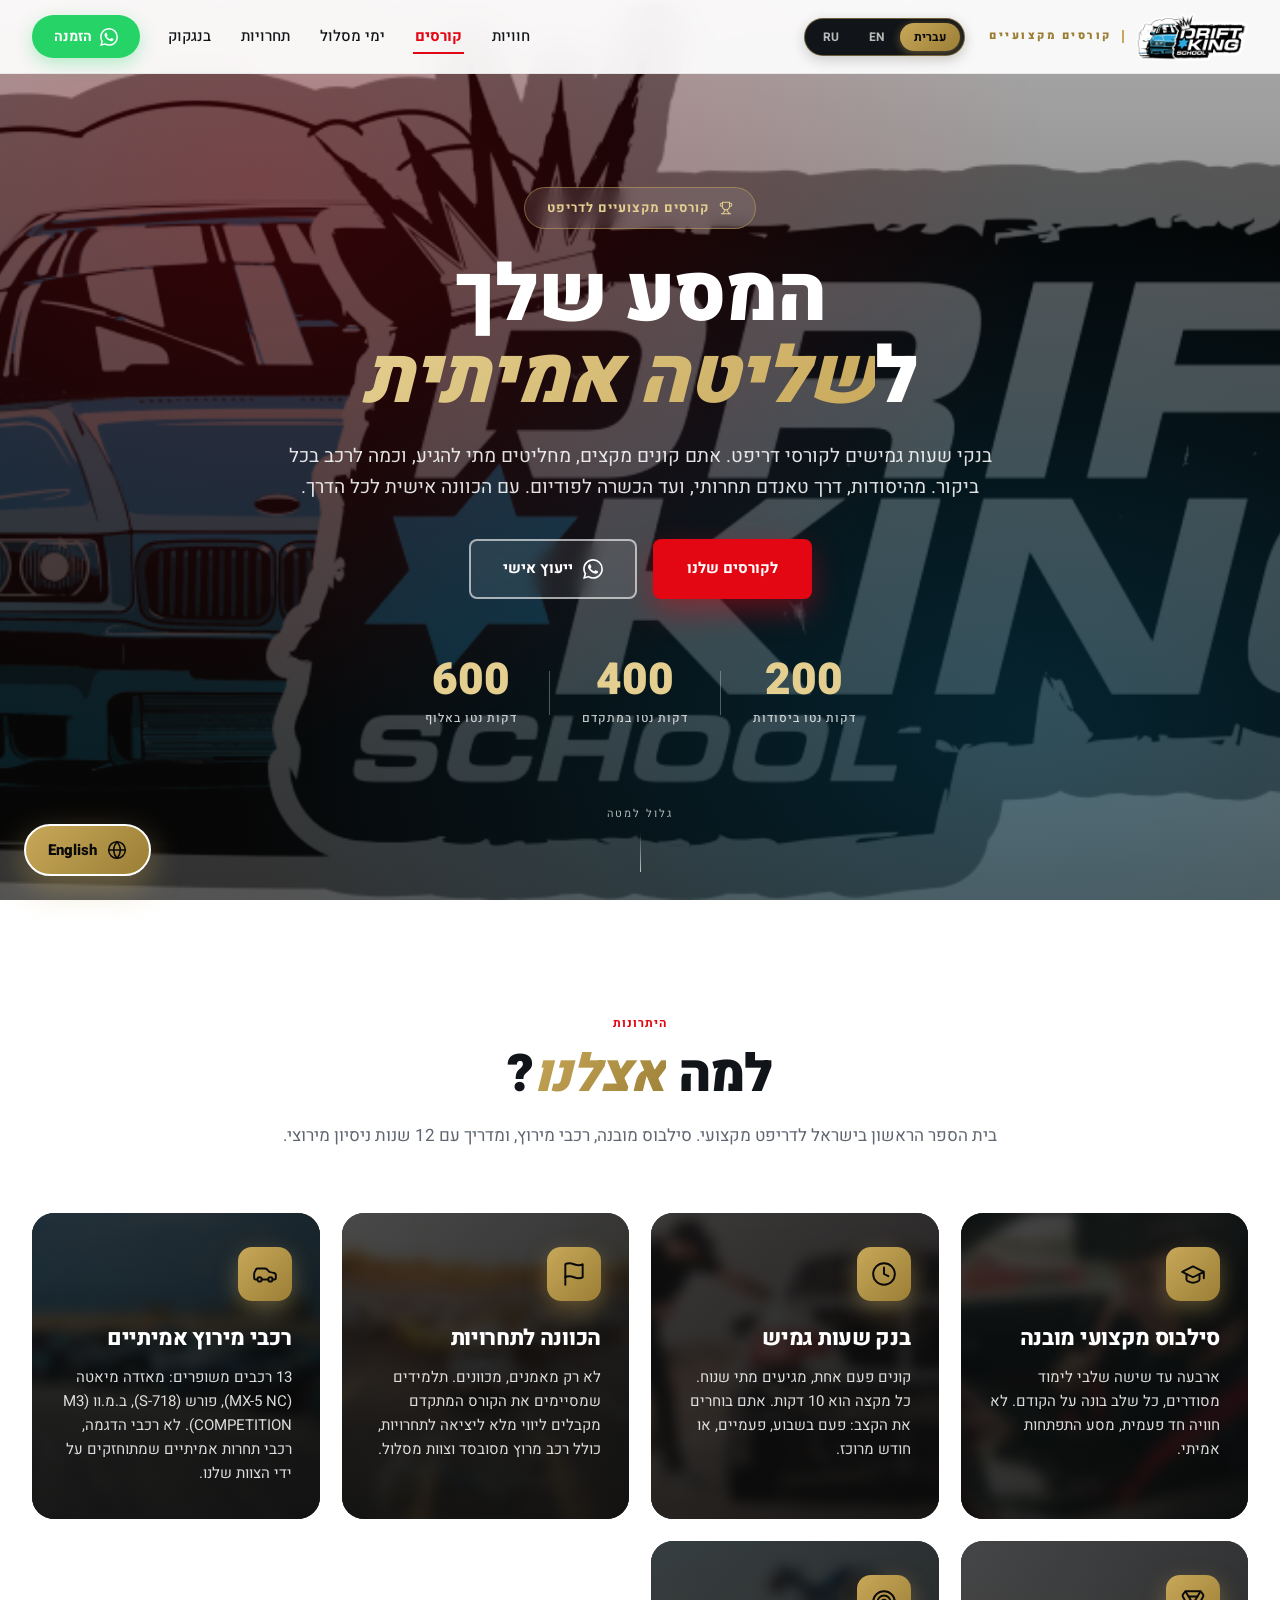
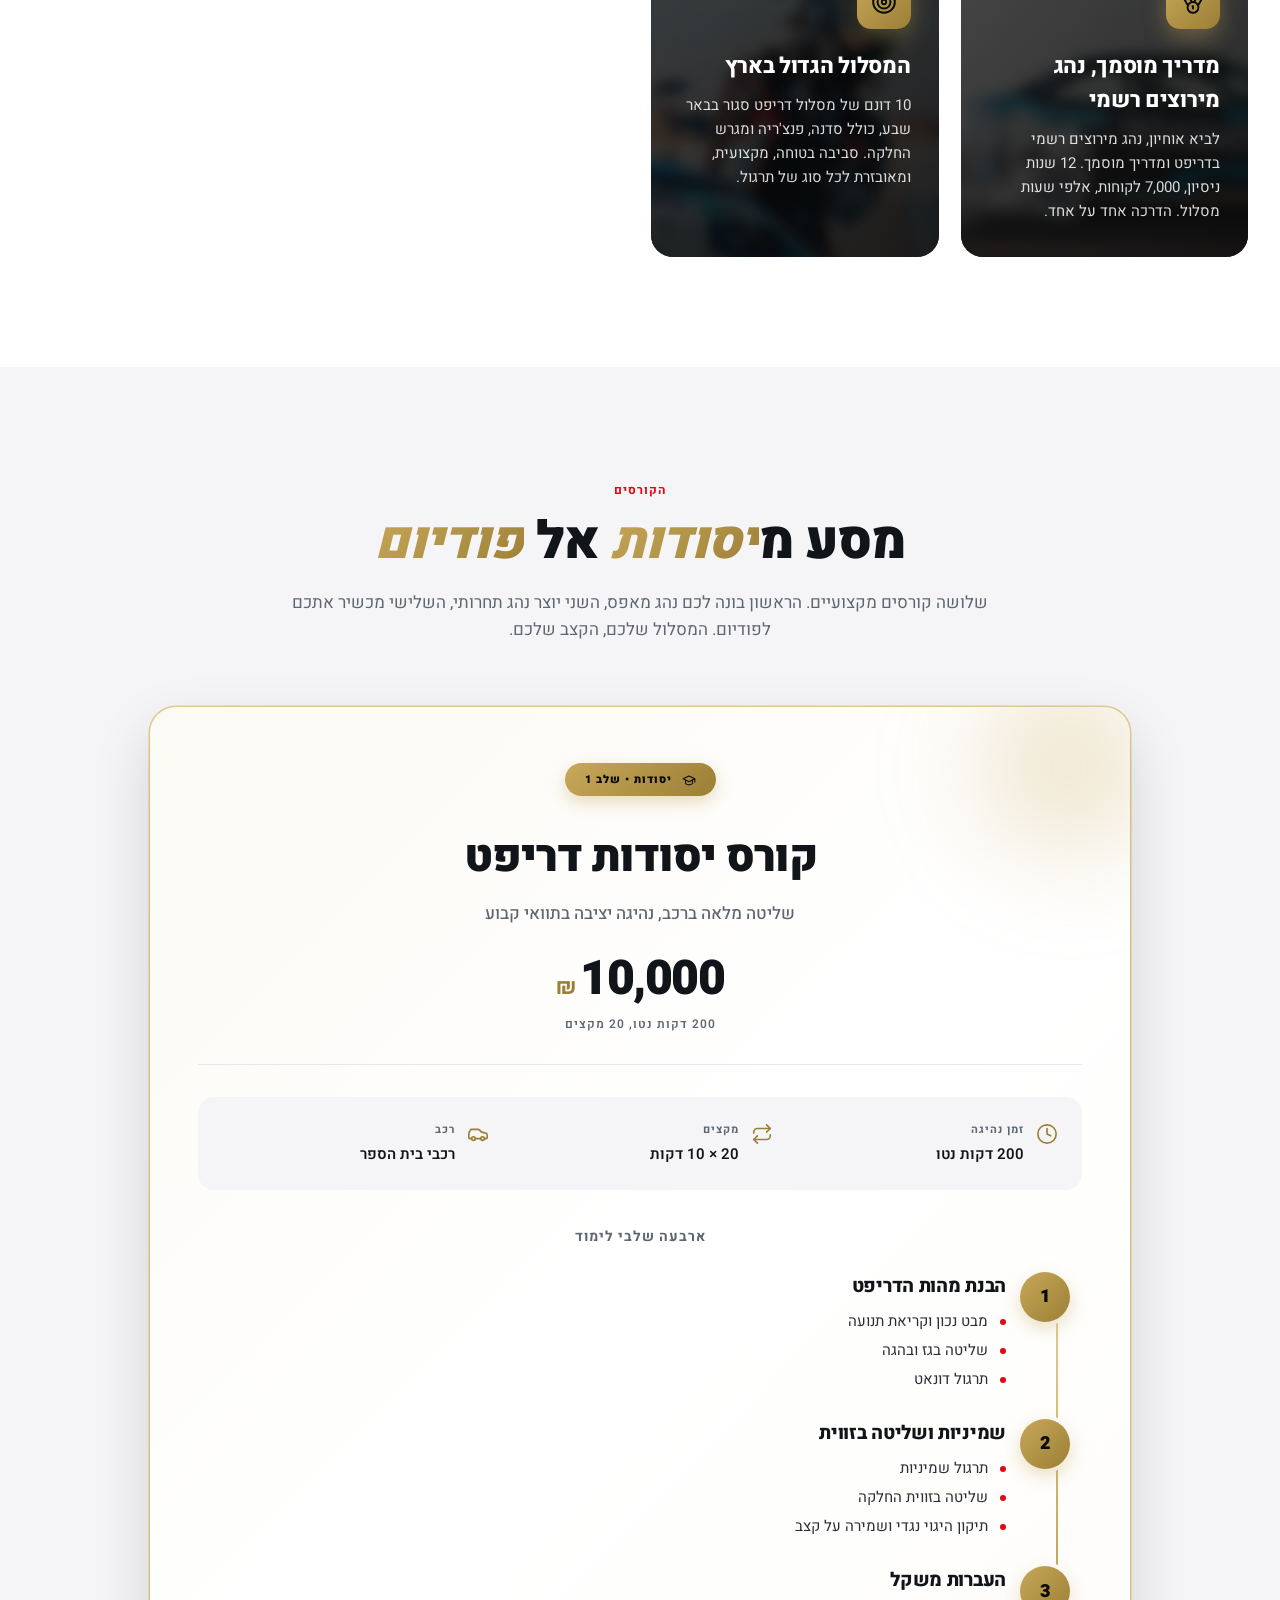
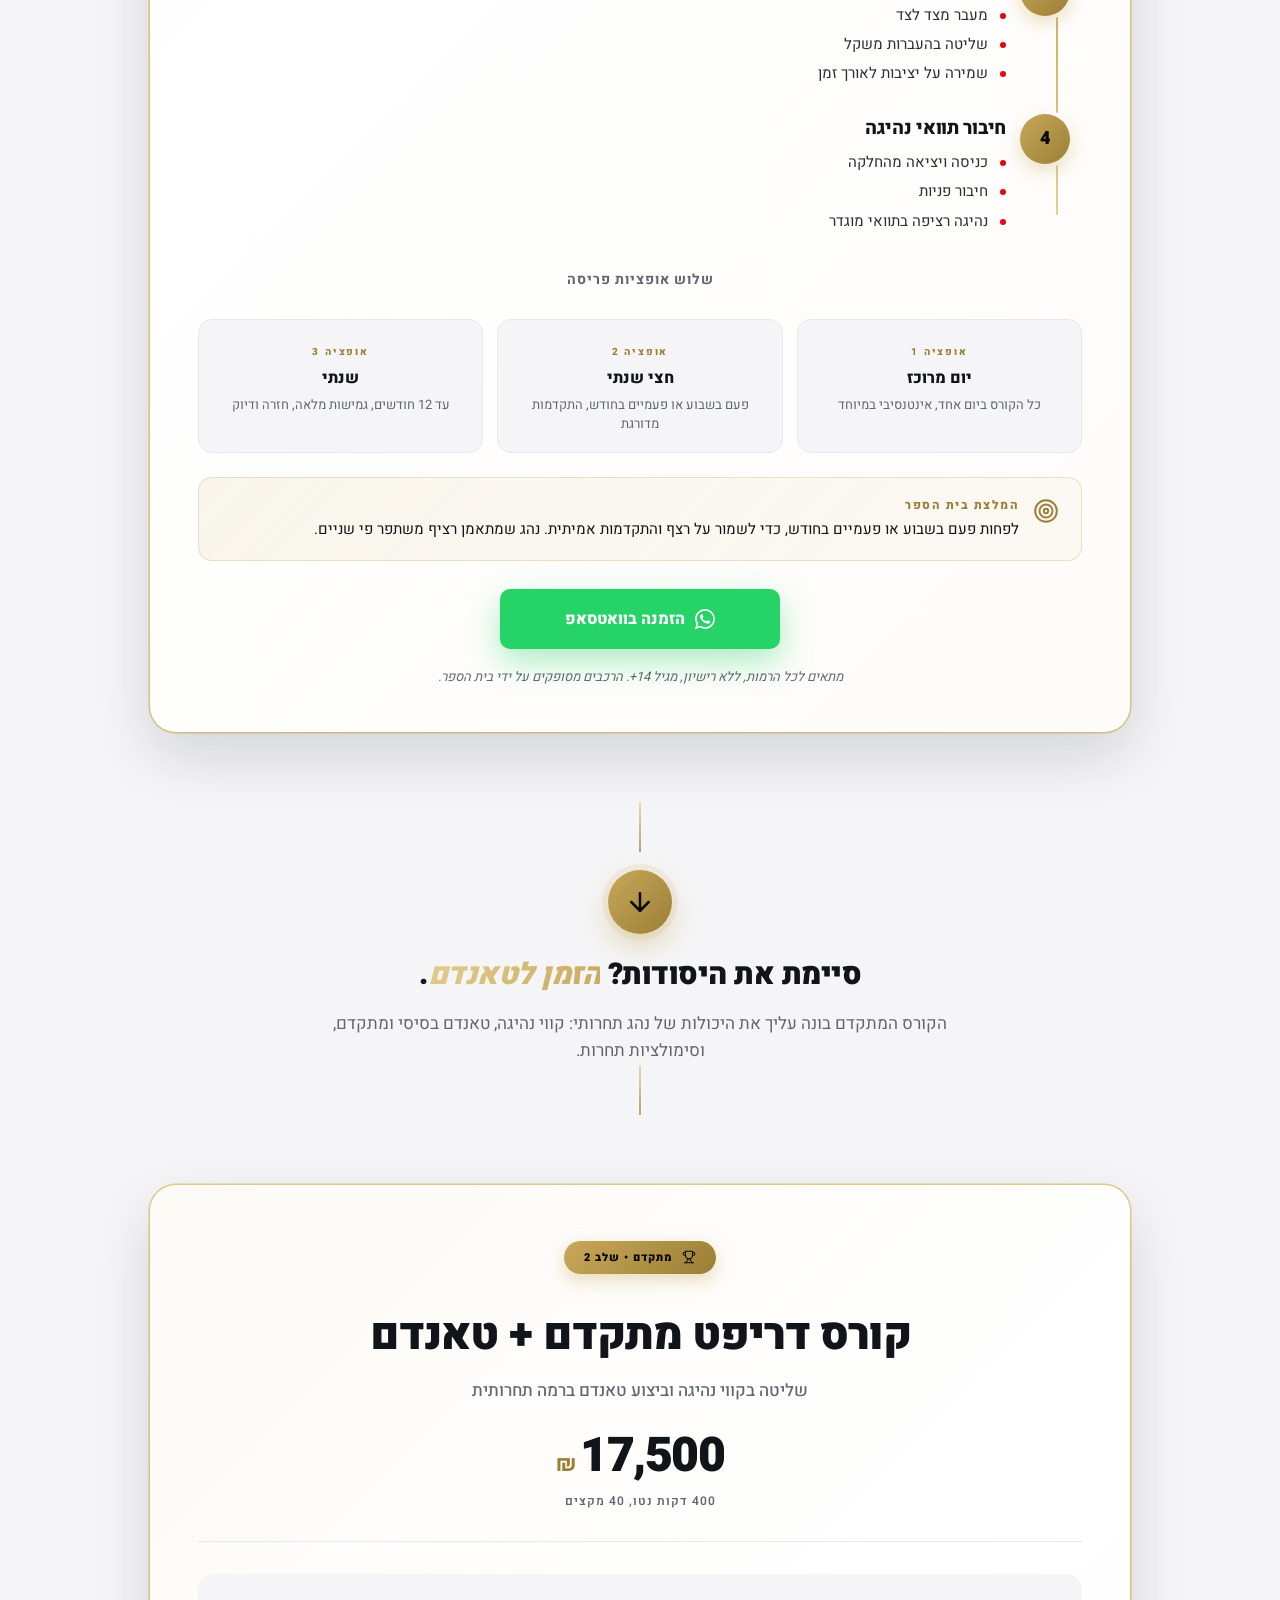
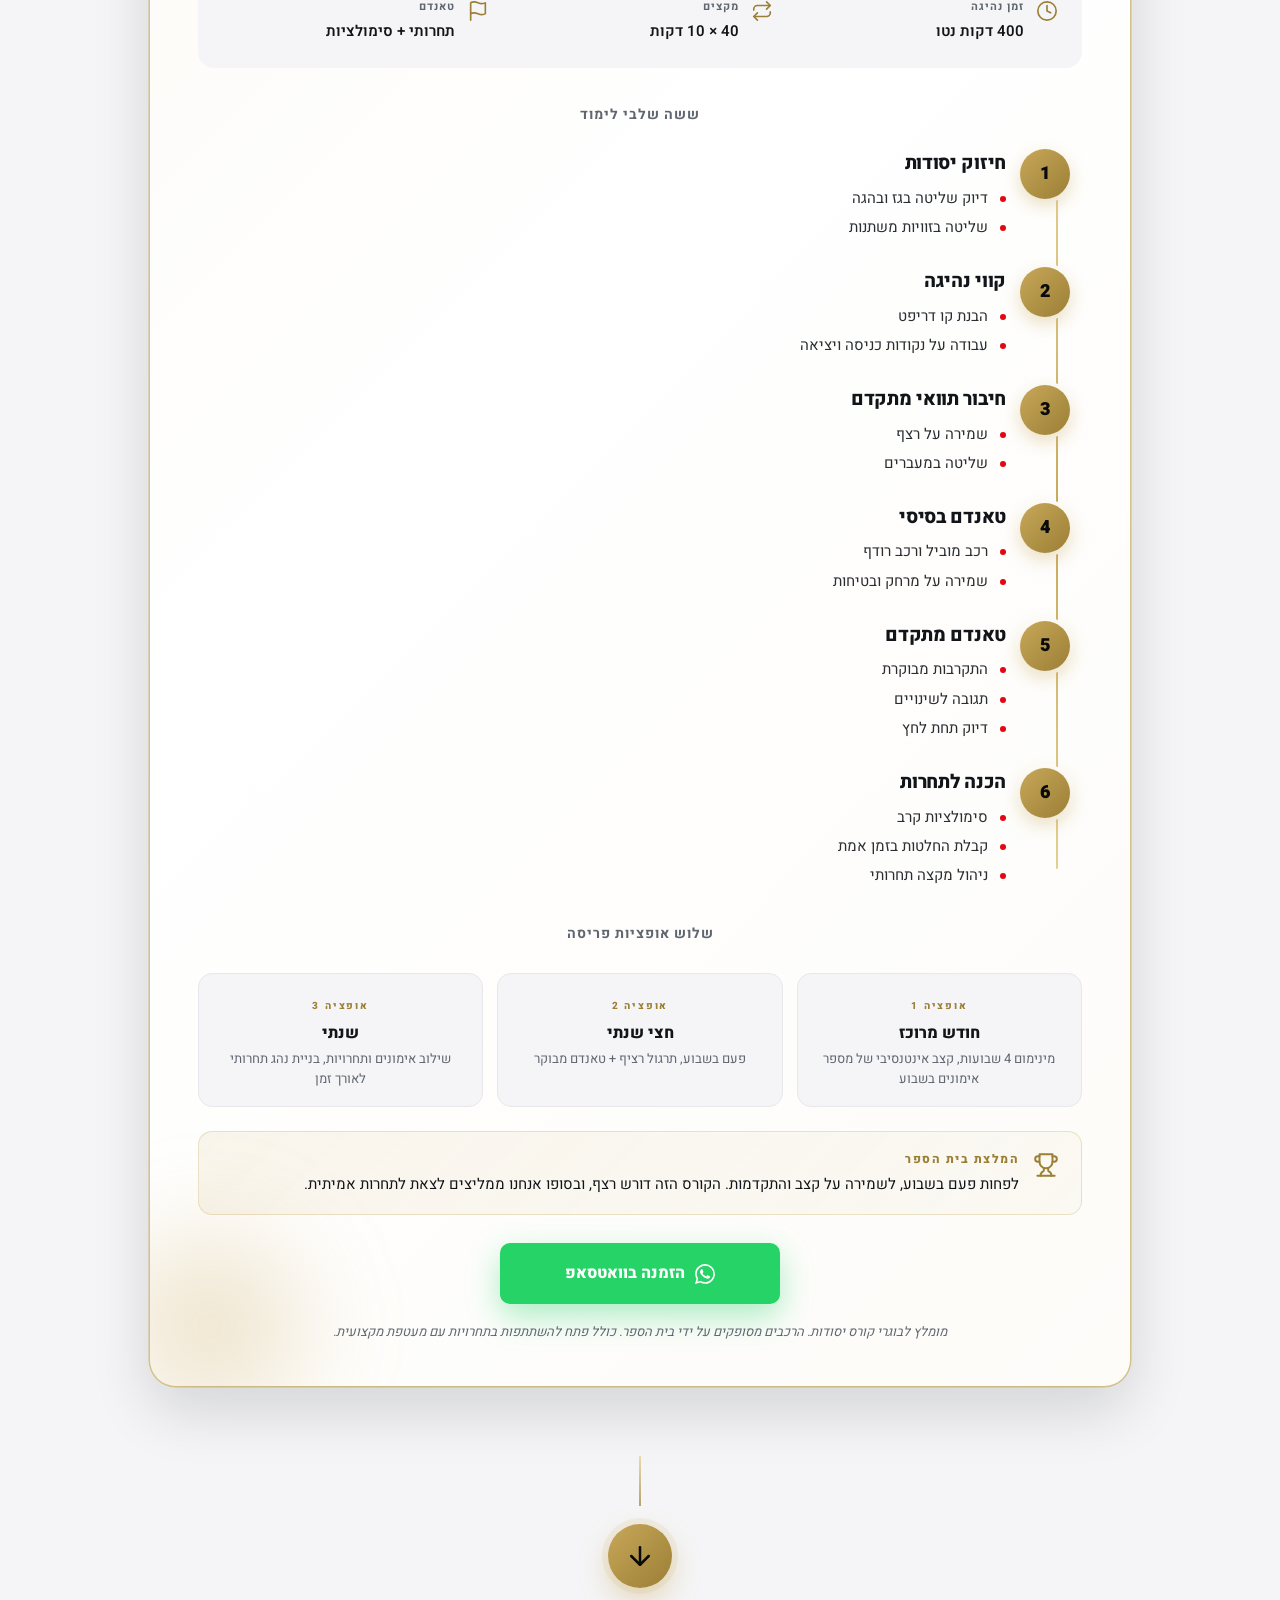
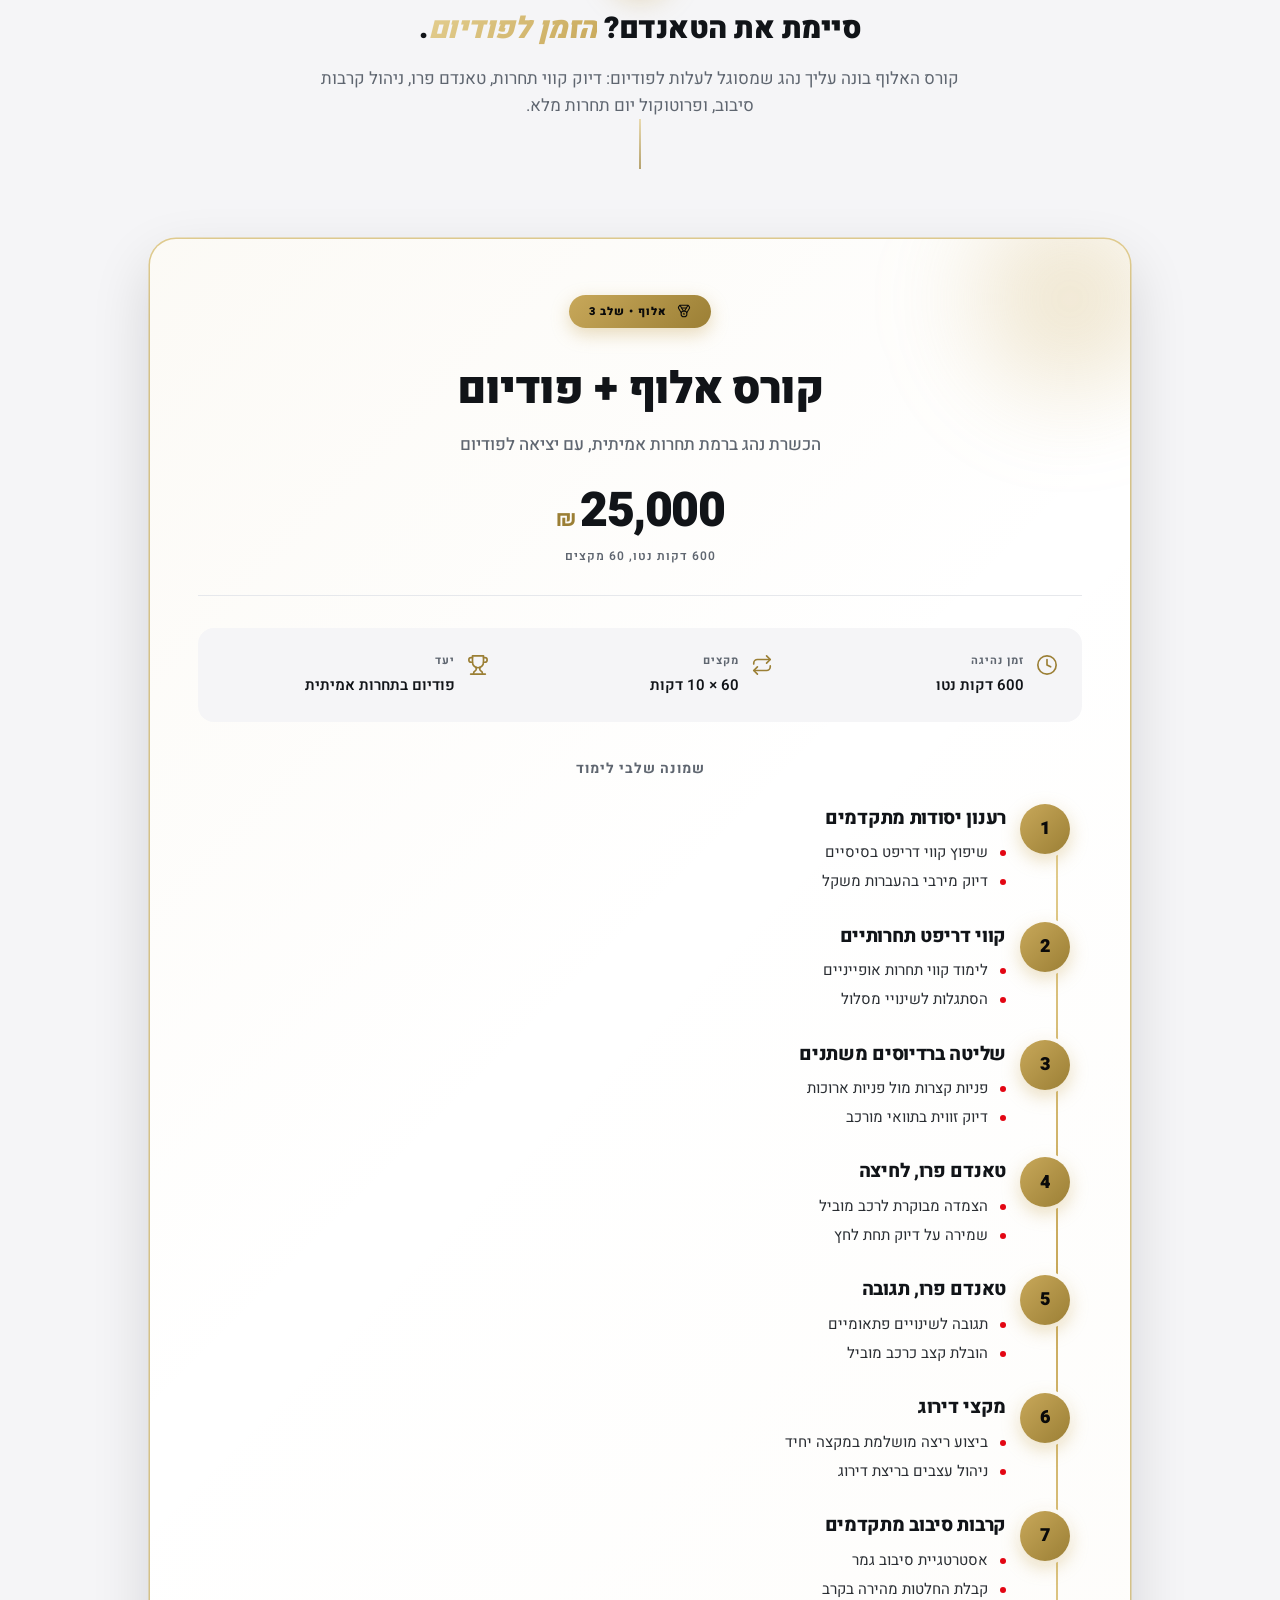
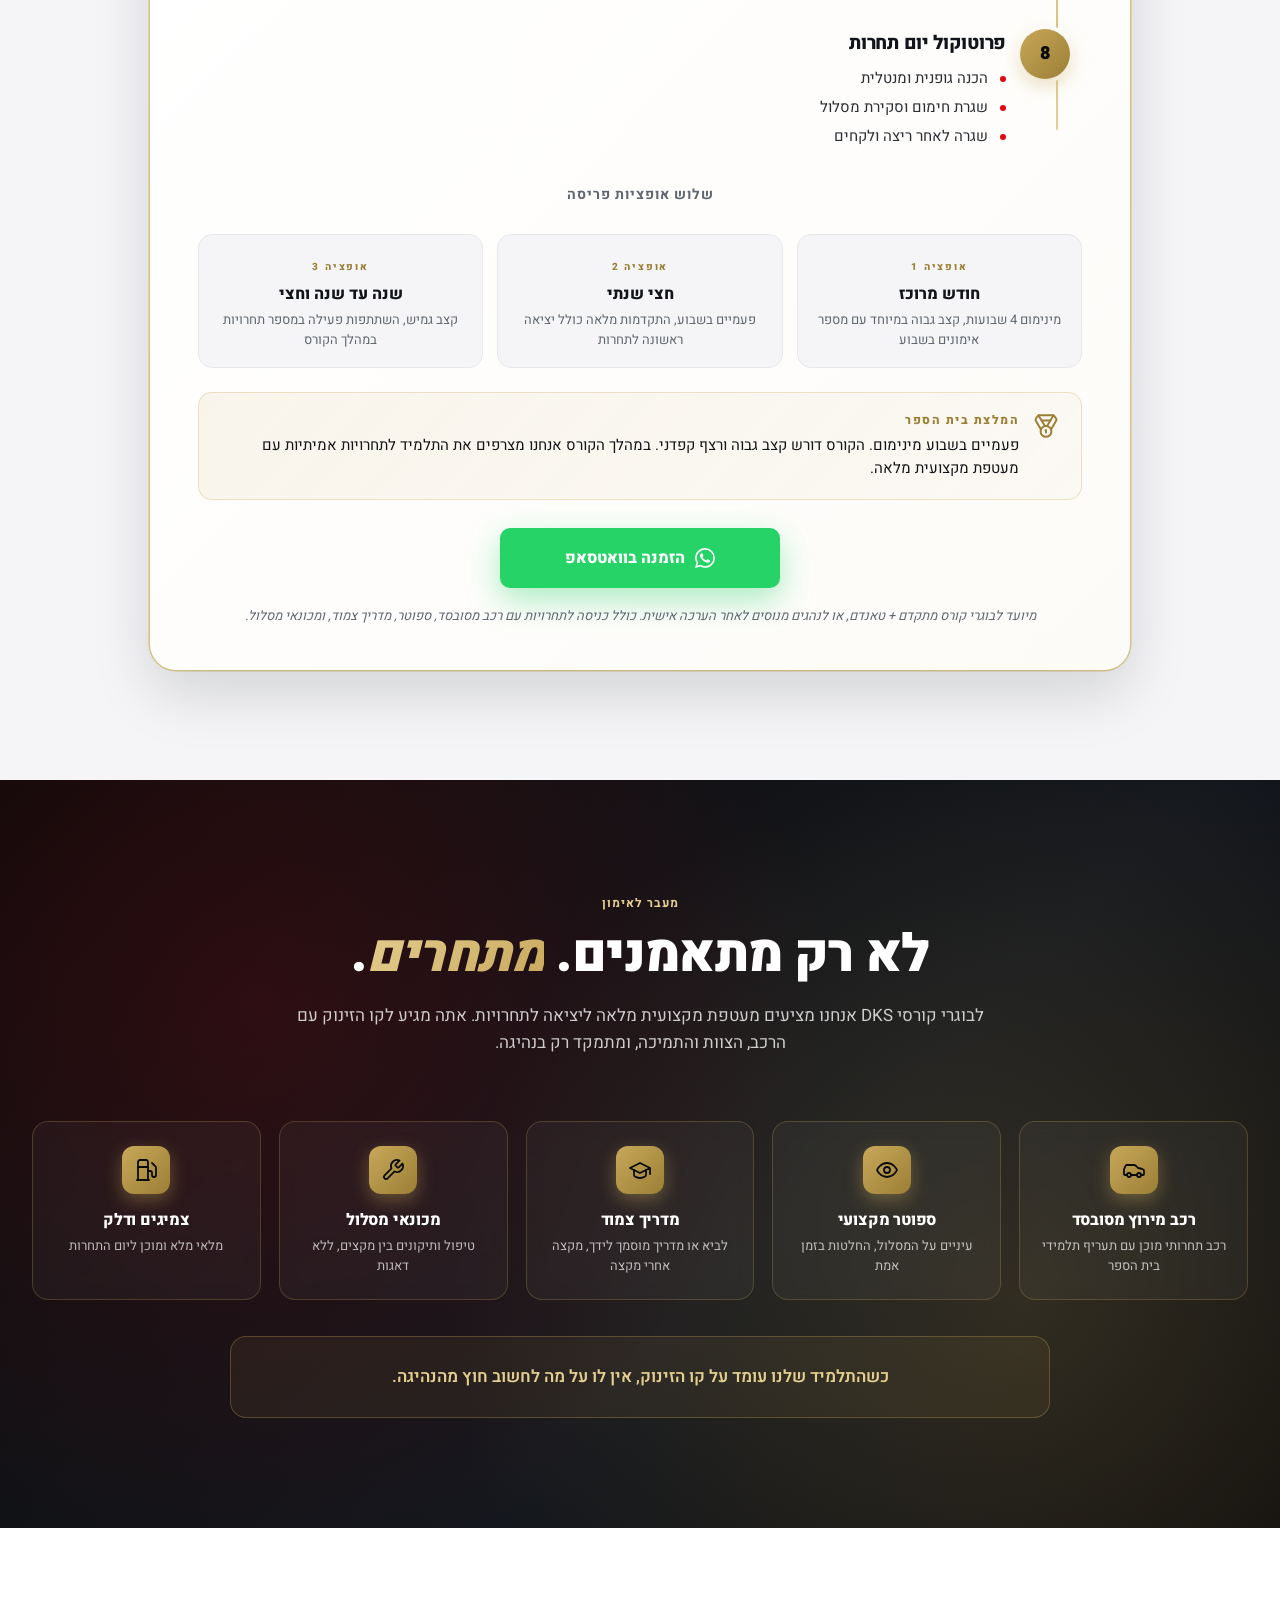
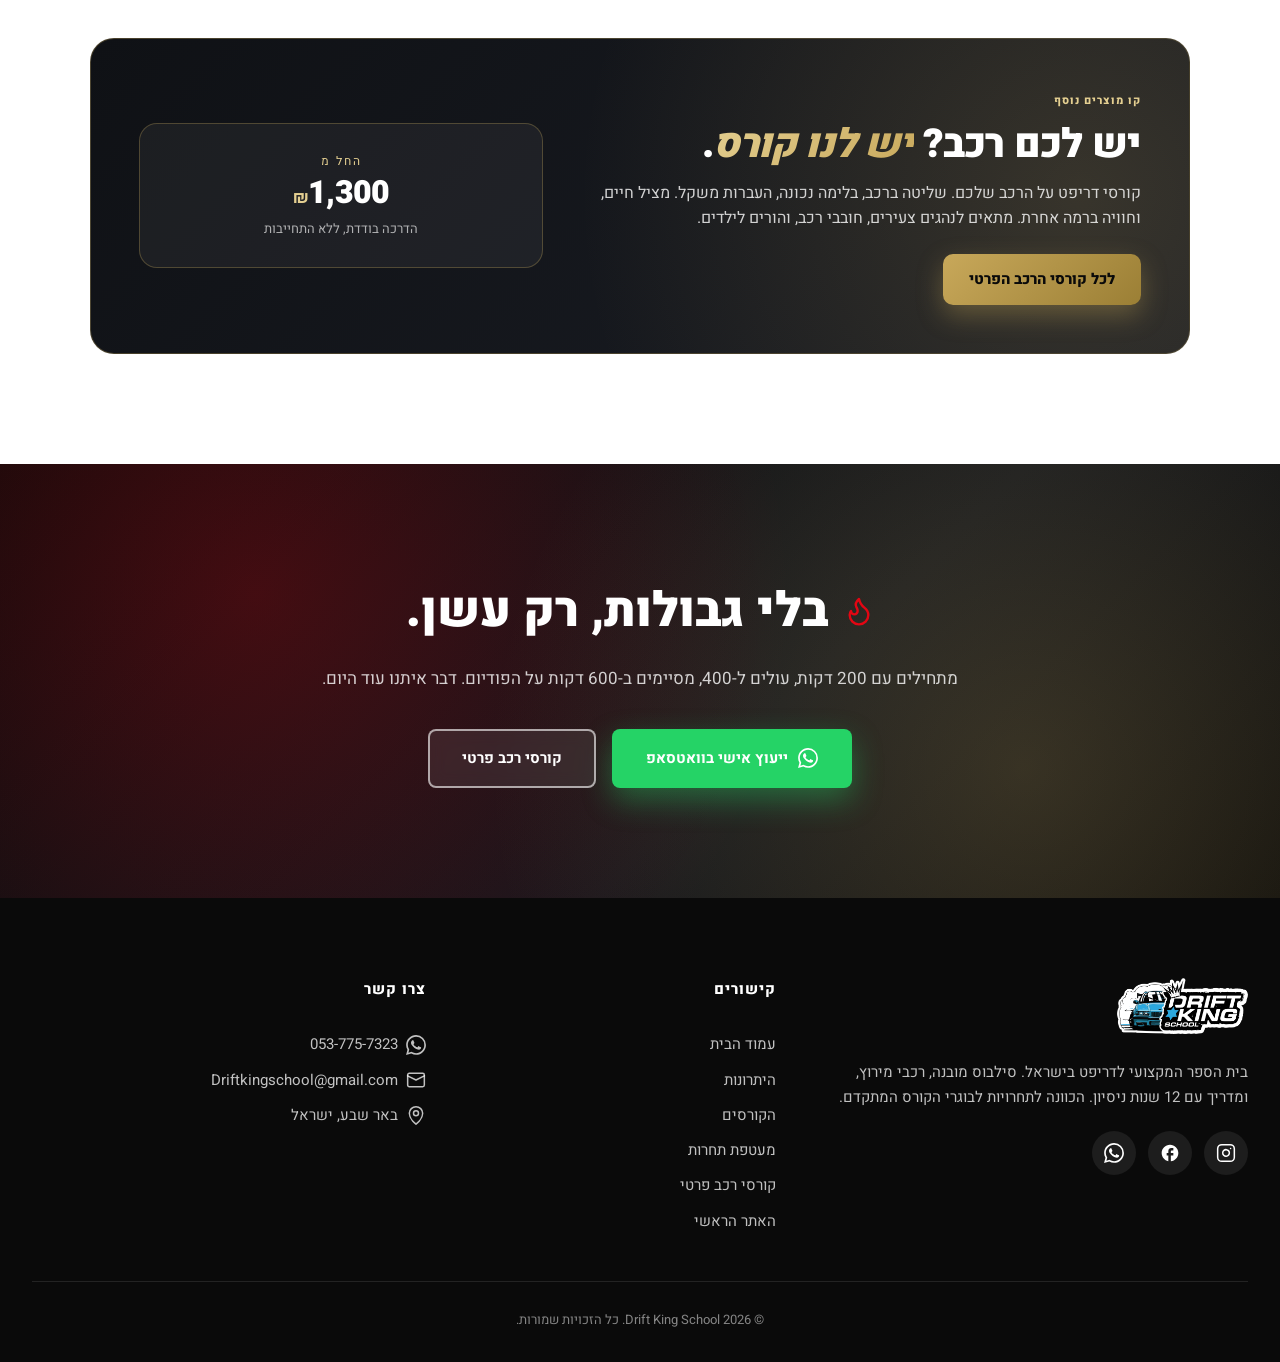
==== index.html @ f8bfcb10 "Nav: track days link -> /track-days/ (evergreen URL) Co-Authored-By: Claude Fable 5 <noreply@anthrop" ====
<!DOCTYPE html>
<html lang="he" dir="rtl" data-lang="he">
<head>
    <meta charset="UTF-8">
    <meta name="viewport" content="width=device-width, initial-scale=1.0">
    <title data-he="קורסי דריפט מקצועיים | Drift King School" data-en="Professional Drift Courses | Drift King School" data-ru="Профессиональные курсы дрифта | Drift King School">קורסי דריפט מקצועיים | Drift King School</title>
    <meta name="description" data-he="לא חוויה. מסע. סילבוס מקצועי, רכבי מירוץ ייעודיים, וליווי אישי שבונה ממך נהג דריפט אמיתי. מהיסודות, דרך טאנדם תחרותי, ועד הכשרה לפודיום." data-en="Not an experience. A journey. A structured curriculum, dedicated race vehicles, and personal coaching that builds you into a real drift driver. From foundations, through competitive tandem, to podium preparation." data-ru="Не впечатление. Путь. Структурированная программа, гоночные машины и личное наставничество. От основ через соревновательный тандем к подготовке к подиуму." content="לא חוויה. מסע. סילבוס מקצועי, רכבי מירוץ ייעודיים, וליווי אישי שבונה ממך נהג דריפט אמיתי. מהיסודות, דרך טאנדם תחרותי, ועד הכשרה לפודיום.">
    <link rel="icon" href="logo.png" type="image/png">
    <link rel="preconnect" href="https://fonts.googleapis.com">
    <link rel="preconnect" href="https://fonts.gstatic.com" crossorigin>
    <link href="https://fonts.googleapis.com/css2?family=Heebo:wght@300;400;500;700;800;900&family=Inter:wght@300;400;500;600;700;800;900&display=swap" rel="stylesheet">
    <link rel="stylesheet" href="style.css">
</head>
<body>

<!-- ===== Lucide SVG icons ===== -->
<svg width="0" height="0" style="position:absolute" aria-hidden="true">
<defs>
    <symbol id="i-phone" viewBox="0 0 24 24" fill="none" stroke="currentColor" stroke-width="1.8" stroke-linecap="round" stroke-linejoin="round"><path d="M22 16.92v3a2 2 0 0 1-2.18 2 19.79 19.79 0 0 1-8.63-3.07 19.5 19.5 0 0 1-6-6 19.79 19.79 0 0 1-3.07-8.67A2 2 0 0 1 4.11 2h3a2 2 0 0 1 2 1.72 12.84 12.84 0 0 0 .7 2.81 2 2 0 0 1-.45 2.11L8.09 9.91a16 16 0 0 0 6 6l1.27-1.27a2 2 0 0 1 2.11-.45 12.84 12.84 0 0 0 2.81.7A2 2 0 0 1 22 16.92z"/></symbol>
    <symbol id="i-mail" viewBox="0 0 24 24" fill="none" stroke="currentColor" stroke-width="1.8" stroke-linecap="round" stroke-linejoin="round"><rect x="2" y="4" width="20" height="16" rx="2"/><path d="m22 7-10 5L2 7"/></symbol>
    <symbol id="i-pin" viewBox="0 0 24 24" fill="none" stroke="currentColor" stroke-width="1.8" stroke-linecap="round" stroke-linejoin="round"><path d="M20 10c0 7-8 13-8 13s-8-6-8-13a8 8 0 0 1 16 0z"/><circle cx="12" cy="10" r="3"/></symbol>
    <symbol id="i-flame" viewBox="0 0 24 24" fill="none" stroke="currentColor" stroke-width="1.8" stroke-linecap="round" stroke-linejoin="round"><path d="M8.5 14.5A2.5 2.5 0 0 0 11 12c0-1.38-.5-2-1-3-1.072-2.143-.224-4.054 2-6 .5 2.5 2 4.9 4 6.5 2 1.6 3 3.5 3 5.5a7 7 0 1 1-14 0c0-1.153.433-2.294 1-3a2.5 2.5 0 0 0 2.5 2.5z"/></symbol>
    <symbol id="i-graduation" viewBox="0 0 24 24" fill="none" stroke="currentColor" stroke-width="1.8" stroke-linecap="round" stroke-linejoin="round"><path d="M22 10v6M2 10l10-5 10 5-10 5z"/><path d="M6 12v5c0 1.7 3.6 3 6 3s6-1.3 6-3v-5"/></symbol>
    <symbol id="i-car" viewBox="0 0 24 24" fill="none" stroke="currentColor" stroke-width="1.8" stroke-linecap="round" stroke-linejoin="round"><path d="M19 17h2c.6 0 1-.4 1-1v-3c0-.9-.7-1.7-1.5-1.9C18.7 10.6 16 10 16 10s-1.3-1.4-2.2-2.3c-.5-.4-1.1-.7-1.8-.7H5c-.6 0-1.1.4-1.4.9l-1.4 2.9A3.7 3.7 0 0 0 2 12v4c0 .6.4 1 1 1h2"/><circle cx="7" cy="17" r="2"/><path d="M9 17h6"/><circle cx="17" cy="17" r="2"/></symbol>
    <symbol id="i-shield" viewBox="0 0 24 24" fill="none" stroke="currentColor" stroke-width="1.8" stroke-linecap="round" stroke-linejoin="round"><path d="M12 22s8-4 8-10V5l-8-3-8 3v7c0 6 8 10 8 10z"/><path d="m9 12 2 2 4-4"/></symbol>
    <symbol id="i-target" viewBox="0 0 24 24" fill="none" stroke="currentColor" stroke-width="1.8" stroke-linecap="round" stroke-linejoin="round"><circle cx="12" cy="12" r="10"/><circle cx="12" cy="12" r="6"/><circle cx="12" cy="12" r="2"/></symbol>
    <symbol id="i-fuel" viewBox="0 0 24 24" fill="none" stroke="currentColor" stroke-width="1.8" stroke-linecap="round" stroke-linejoin="round"><line x1="3" y1="22" x2="15" y2="22"/><line x1="4" y1="9" x2="14" y2="9"/><path d="M14 22V4a2 2 0 0 0-2-2H6a2 2 0 0 0-2 2v18"/><path d="M14 13h2a2 2 0 0 1 2 2v2a2 2 0 0 0 2 2 2 2 0 0 0 2-2V9.83a2 2 0 0 0-.59-1.42L18 5"/></symbol>
    <symbol id="i-trophy" viewBox="0 0 24 24" fill="none" stroke="currentColor" stroke-width="1.8" stroke-linecap="round" stroke-linejoin="round"><path d="M6 9H4.5a2.5 2.5 0 0 1 0-5H6"/><path d="M18 9h1.5a2.5 2.5 0 0 0 0-5H18"/><path d="M4 22h16"/><path d="M10 14.66V17c0 .55-.47.98-.97 1.21C7.85 18.75 7 20.24 7 22"/><path d="M14 14.66V17c0 .55.47.98.97 1.21C16.15 18.75 17 20.24 17 22"/><path d="M18 2H6v7a6 6 0 0 0 12 0V2Z"/></symbol>
    <symbol id="i-repeat" viewBox="0 0 24 24" fill="none" stroke="currentColor" stroke-width="1.8" stroke-linecap="round" stroke-linejoin="round"><path d="m17 2 4 4-4 4"/><path d="M3 11v-1a4 4 0 0 1 4-4h14"/><path d="m7 22-4-4 4-4"/><path d="M21 13v1a4 4 0 0 1-4 4H3"/></symbol>
    <symbol id="i-timer" viewBox="0 0 24 24" fill="none" stroke="currentColor" stroke-width="1.8" stroke-linecap="round" stroke-linejoin="round"><line x1="10" y1="2" x2="14" y2="2"/><line x1="12" y1="14" x2="15" y2="11"/><circle cx="12" cy="14" r="8"/></symbol>
    <symbol id="i-clock" viewBox="0 0 24 24" fill="none" stroke="currentColor" stroke-width="1.8" stroke-linecap="round" stroke-linejoin="round"><circle cx="12" cy="12" r="10"/><polyline points="12 6 12 12 16 14"/></symbol>
    <symbol id="i-globe" viewBox="0 0 24 24" fill="none" stroke="currentColor" stroke-width="1.8" stroke-linecap="round" stroke-linejoin="round"><circle cx="12" cy="12" r="10"/><line x1="2" y1="12" x2="22" y2="12"/><path d="M12 2a15.3 15.3 0 0 1 4 10 15.3 15.3 0 0 1-4 10 15.3 15.3 0 0 1-4-10 15.3 15.3 0 0 1 4-10z"/></symbol>
    <symbol id="i-check" viewBox="0 0 24 24" fill="none" stroke="currentColor" stroke-width="2.4" stroke-linecap="round" stroke-linejoin="round"><polyline points="20 6 9 17 4 12"/></symbol>
    <symbol id="i-whatsapp" viewBox="0 0 24 24" fill="currentColor"><path d="M17.472 14.382c-.297-.149-1.758-.867-2.03-.967-.273-.099-.471-.148-.67.15-.197.297-.767.966-.94 1.164-.173.199-.347.223-.644.075-.297-.15-1.255-.463-2.39-1.475-.883-.788-1.48-1.761-1.653-2.059-.173-.297-.018-.458.13-.606.134-.133.298-.347.446-.52.149-.174.198-.298.298-.497.099-.198.05-.371-.025-.52-.075-.149-.669-1.612-.916-2.207-.242-.579-.487-.5-.669-.51-.173-.008-.371-.01-.57-.01-.198 0-.52.074-.792.372-.272.297-1.04 1.016-1.04 2.479 0 1.462 1.065 2.875 1.213 3.074.149.198 2.096 3.2 5.077 4.487.709.306 1.262.489 1.694.626.712.226 1.36.194 1.872.118.571-.085 1.758-.719 2.006-1.413.248-.694.248-1.289.173-1.413-.074-.124-.272-.198-.57-.347m-5.421 7.403h-.004a9.87 9.87 0 0 1-5.031-1.378l-.361-.214-3.741.982.998-3.648-.235-.374a9.86 9.86 0 0 1-1.51-5.26c.001-5.45 4.436-9.884 9.888-9.884 2.64 0 5.122 1.03 6.988 2.898a9.825 9.825 0 0 1 2.893 6.994c-.003 5.45-4.437 9.884-9.885 9.884m8.413-18.297A11.815 11.815 0 0 0 12.05 0C5.495 0 .16 5.335.157 11.892c0 2.096.547 4.142 1.588 5.945L.057 24l6.305-1.654a11.882 11.882 0 0 0 5.683 1.448h.005c6.554 0 11.89-5.335 11.893-11.893a11.821 11.821 0 0 0-3.48-8.413"/></symbol>
    <symbol id="i-route" viewBox="0 0 24 24" fill="none" stroke="currentColor" stroke-width="1.8" stroke-linecap="round" stroke-linejoin="round"><circle cx="6" cy="19" r="3"/><path d="M9 19h8.5a3.5 3.5 0 0 0 0-7h-11a3.5 3.5 0 0 1 0-7H15"/><circle cx="18" cy="5" r="3"/></symbol>
    <symbol id="i-flag" viewBox="0 0 24 24" fill="none" stroke="currentColor" stroke-width="1.8" stroke-linecap="round" stroke-linejoin="round"><path d="M4 15s1-1 4-1 5 2 8 2 4-1 4-1V3s-1 1-4 1-5-2-8-2-4 1-4 1z"/><line x1="4" y1="22" x2="4" y2="15"/></symbol>
    <symbol id="i-wrench" viewBox="0 0 24 24" fill="none" stroke="currentColor" stroke-width="1.8" stroke-linecap="round" stroke-linejoin="round"><path d="M14.7 6.3a1 1 0 0 0 0 1.4l1.6 1.6a1 1 0 0 0 1.4 0l3.77-3.77a6 6 0 0 1-7.94 7.94l-6.91 6.91a2.121 2.121 0 0 1-3-3l6.91-6.91a6 6 0 0 1 7.94-7.94l-3.76 3.76z"/></symbol>
    <symbol id="i-eye" viewBox="0 0 24 24" fill="none" stroke="currentColor" stroke-width="1.8" stroke-linecap="round" stroke-linejoin="round"><path d="M2 12s3-7 10-7 10 7 10 7-3 7-10 7-10-7-10-7z"/><circle cx="12" cy="12" r="3"/></symbol>
    <symbol id="i-zap" viewBox="0 0 24 24" fill="none" stroke="currentColor" stroke-width="1.8" stroke-linecap="round" stroke-linejoin="round"><polygon points="13 2 3 14 12 14 11 22 21 10 12 10 13 2"/></symbol>
    <symbol id="i-arrow-down" viewBox="0 0 24 24" fill="none" stroke="currentColor" stroke-width="2" stroke-linecap="round" stroke-linejoin="round"><line x1="12" y1="5" x2="12" y2="19"/><polyline points="19 12 12 19 5 12"/></symbol>
    <symbol id="i-medal" viewBox="0 0 24 24" fill="none" stroke="currentColor" stroke-width="1.8" stroke-linecap="round" stroke-linejoin="round"><path d="M7.21 15 2.66 7.14a2 2 0 0 1 .13-2.2L4.4 2.8A2 2 0 0 1 6 2h12a2 2 0 0 1 1.6.8l1.6 2.14a2 2 0 0 1 .14 2.2L16.79 15"/><path d="M11 12 5.12 2.2"/><path d="m13 12 5.88-9.8"/><path d="M8 7h8"/><circle cx="12" cy="17" r="5"/><path d="M12 18v-2h-.5"/></symbol>
    <symbol id="i-instagram" viewBox="0 0 24 24" fill="none" stroke="currentColor" stroke-width="1.8" stroke-linecap="round" stroke-linejoin="round"><rect x="2" y="2" width="20" height="20" rx="5"/><path d="M16 11.37A4 4 0 1 1 12.63 8 4 4 0 0 1 16 11.37z"/><line x1="17.5" y1="6.5" x2="17.51" y2="6.5"/></symbol>
    <symbol id="i-facebook" viewBox="0 0 24 24" fill="currentColor"><path d="M22 12c0-5.52-4.48-10-10-10S2 6.48 2 12c0 4.84 3.44 8.87 8 9.8V15H8v-3h2V9.5C10 7.57 11.57 6 13.5 6H16v3h-2c-.55 0-1 .45-1 1v2h3v3h-3v6.95c5.05-.5 9-4.76 9-9.95z"/></symbol>
</defs>
</svg>

<!-- ===== Logo Intro ===== -->
<div class="logo-intro" id="logoIntro">
    <img src="logo.png" alt="Drift King School" class="logo-intro-img">
</div>

<!-- ===== Navbar ===== -->
<nav class="navbar" id="navbar">
    <div class="nav-container">
        <a href="#top" class="nav-logo">
            <img src="logo.png" alt="Drift King School" class="logo-img">
            <span class="nav-tagline" data-he="קורסים מקצועיים" data-en="Professional Courses" data-ru="Курсы">קורסים מקצועיים</span>
        </a>

        <div class="lang-toggle" role="tablist" aria-label="Language">
            <button class="lang-btn active" data-lang="he" aria-pressed="true" type="button">עברית</button>
            <button class="lang-btn" data-lang="en" aria-pressed="false" type="button">EN</button>
            <button class="lang-btn" data-lang="ru" aria-pressed="false" type="button">RU</button>
        </div>

        <div class="nav-links">
            <a href="https://driftkingschool.github.io/" data-he="חוויות" data-en="Experiences" data-ru="Опыт">חוויות</a>
            <a href="#" class="nav-current" data-he="קורסים" data-en="Courses" data-ru="Курсы">קורסים</a>
            <a href="https://driftkingschool.github.io/track-days/" data-he="ימי מסלול" data-en="Track Days" data-ru="Трек-дни">ימי מסלול</a>
            <a href="https://driftkingschool.github.io/competition-rentals/" data-he="תחרויות" data-en="Competitions" data-ru="Соревнования">תחרויות</a>
            <a href="https://driftkingschool.github.io/dks-bangkok/" data-he="בנגקוק" data-en="Bangkok" data-ru="Бангкок">בנגקוק</a>
            <a href="https://wa.me/972537757323?text=שלום!%20אני%20מעוניין%20בקורסי%20דריפט" class="nav-cta" target="_blank" rel="noopener">
                <svg class="icon icon-sm"><use href="#i-whatsapp"/></svg>
                <span class="nav-cta-text" data-he="הזמנה" data-en="Book" data-ru="Заказ">הזמנה</span>
            </a>
        </div>

        <button class="hamburger" id="hamburger" aria-label="Menu" type="button">
            <span></span><span></span><span></span>
        </button>
    </div>

    <div class="mobile-menu" id="mobileMenu">
        <a href="https://driftkingschool.github.io/" data-he="חוויות" data-en="Experiences" data-ru="Опыт">חוויות</a>
        <a href="#" class="nav-current" onclick="closeMobile()" data-he="קורסים" data-en="Courses" data-ru="Курсы">קורסים</a>
        <a href="https://driftkingschool.github.io/track-days/" data-he="ימי מסלול" data-en="Track Days" data-ru="Трек-дни">ימי מסלול</a>
        <a href="https://driftkingschool.github.io/competition-rentals/" data-he="תחרויות" data-en="Competitions" data-ru="Соревнования">תחרויות</a>
        <a href="https://driftkingschool.github.io/dks-bangkok/" data-he="בנגקוק" data-en="Bangkok" data-ru="Бангкок">בנגקוק</a>
        <div class="mobile-sub-nav">
            <a href="#why-us" data-he="היתרונות" data-en="Why Us" data-ru="Преимущества" onclick="closeMobile()">היתרונות</a>
            <a href="#courses" data-he="הקורסים" data-en="Courses" data-ru="Курсы" onclick="closeMobile()">הקורסים</a>
            <a href="#competition" data-he="תחרות" data-en="Competition" data-ru="Гонки" onclick="closeMobile()">תחרות</a>
            <a href="own-car/" data-he="רכב הלקוח" data-en="Your Own Car" data-ru="Свой авто" onclick="closeMobile()">רכב הלקוח</a>
        </div>
        <a href="https://wa.me/972537757323?text=שלום!%20אני%20מעוניין%20בקורסי%20דריפט" class="nav-cta" target="_blank" rel="noopener">
            <svg class="icon icon-sm"><use href="#i-whatsapp"/></svg>
            <span data-he="הזמנה בוואטסאפ" data-en="Book on WhatsApp" data-ru="Заказ в WhatsApp">הזמנה בוואטסאפ</span>
        </a>
    </div>
</nav>

<!-- ===== Hero ===== -->
<header class="hero" id="top">
    <video class="hero-video" id="heroVideo" autoplay muted loop playsinline preload="auto" poster="logo.png">
        <source src="hero-bg.mp4" type="video/mp4">
    </video>
    <div class="hero-overlay"></div>
    <div class="hero-particles" id="heroParticles"></div>

    <div class="hero-content">
        <div class="hero-badge">
            <svg class="icon icon-xs"><use href="#i-trophy"/></svg>
            <span data-he="קורסים מקצועיים לדריפט" data-en="Professional Drift Courses" data-ru="Профессиональные курсы дрифта">קורסים מקצועיים לדריפט</span>
        </div>

        <h1 class="hero-title">
            <span class="title-line" data-he="המסע שלך" data-en="Your Journey" data-ru="Ваш путь">המסע שלך</span>
            <span class="title-line accent" data-he="ל<span class='highlight'>שליטה אמיתית</span>" data-en="to <span class='highlight'>true mastery</span>" data-ru="к <span class='highlight'>настоящему мастерству</span>">ל<span class="highlight">שליטה אמיתית</span></span>
        </h1>

        <p class="hero-sub" data-he="בנקי שעות גמישים לקורסי דריפט. אתם קונים מקצים, מחליטים מתי להגיע, וכמה לרכב בכל ביקור. מהיסודות, דרך טאנדם תחרותי, ועד הכשרה לפודיום. עם הכוונה אישית לכל הדרך." data-en="Flexible hour banks for drift courses. Buy your laps, choose when to come, and decide how much to drive each visit. From foundations, through competitive tandem, to podium preparation. With personal guidance the whole way." data-ru="Гибкий банк часов для курсов дрифта. Покупайте круги, выбирайте когда приехать, и решайте сколько ехать в каждый визит. От основ, через соревновательный тандем, до подготовки к подиуму. С личным руководством на всем пути.">בנקי שעות גמישים לקורסי דריפט. אתם קונים מקצים, מחליטים מתי להגיע, וכמה לרכב בכל ביקור. מהיסודות, דרך טאנדם תחרותי, ועד הכשרה לפודיום. עם הכוונה אישית לכל הדרך.</p>

        <div class="hero-actions">
            <a href="#courses" class="btn btn-primary">
                <span data-he="לקורסים שלנו" data-en="View Courses" data-ru="К курсам">לקורסים שלנו</span>
            </a>
            <a href="https://wa.me/972537757323?text=שלום!%20אני%20מעוניין%20בקורסי%20דריפט" class="btn btn-outline" target="_blank" rel="noopener">
                <svg class="icon"><use href="#i-whatsapp"/></svg>
                <span data-he="ייעוץ אישי" data-en="Personal Consultation" data-ru="Консультация">ייעוץ אישי</span>
            </a>
        </div>

        <div class="hero-stats">
            <div class="stat">
                <span class="stat-num" data-count="200">0</span>
                <span class="stat-label" data-he="דקות נטו ביסודות" data-en="Net Minutes Foundation" data-ru="Минут Основы">דקות נטו ביסודות</span>
            </div>
            <div class="stat-divider"></div>
            <div class="stat">
                <span class="stat-num" data-count="400">0</span>
                <span class="stat-label" data-he="דקות נטו במתקדם" data-en="Net Minutes Advanced" data-ru="Минут Продвинутый">דקות נטו במתקדם</span>
            </div>
            <div class="stat-divider"></div>
            <div class="stat">
                <span class="stat-num" data-count="600">0</span>
                <span class="stat-label" data-he="דקות נטו באלוף" data-en="Net Minutes Champion" data-ru="Минут Чемпион">דקות נטו באלוף</span>
            </div>
        </div>
    </div>

    <div class="hero-scroll-indicator">
        <span data-he="גלול למטה" data-en="Scroll Down" data-ru="Прокрутите вниз">גלול למטה</span>
        <div class="scroll-arrow"></div>
    </div>
</header>

<!-- ===== Why Us / Advantages ===== -->
<section class="advantages" id="why-us">
    <div class="section-container">
        <div class="section-header">
            <span class="section-tag" data-he="היתרונות" data-en="The Advantages" data-ru="Преимущества">היתרונות</span>
            <h2 class="section-title" data-he="למה <span class='highlight'>אצלנו</span>?" data-en="Why <span class='highlight'>here</span>?" data-ru="Почему <span class='highlight'>у нас</span>?">למה <span class="highlight">אצלנו</span>?</h2>
            <p class="section-desc" data-he="בית הספר הראשון בישראל לדריפט מקצועי. סילבוס מובנה, רכבי מירוץ, ומדריך עם 12 שנות ניסיון מירוצי." data-en="Israel's first professional drift school. Structured curriculum, race-prepared vehicles, and an instructor with 12 years of racing experience." data-ru="Первая школа профессионального дрифта в Израиле. Структурированная программа, гоночные автомобили и инструктор с 12-летним опытом гонок.">בית הספר הראשון בישראל לדריפט מקצועי. סילבוס מובנה, רכבי מירוץ, ומדריך עם 12 שנות ניסיון מירוצי.</p>
        </div>

        <div class="advantages-grid">
            <div class="adv-card has-bg" style="--bg-image: url('images/Gleb-Smirnov-Productions-01714.jpg');">
                <div class="adv-content">
                    <div class="adv-icon"><svg><use href="#i-graduation"/></svg></div>
                    <h3 data-he="סילבוס מקצועי מובנה" data-en="Structured Curriculum" data-ru="Структурированная программа">סילבוס מקצועי מובנה</h3>
                    <p data-he="ארבעה עד שישה שלבי לימוד מסודרים, כל שלב בונה על הקודם. לא חוויה חד פעמית, מסע התפתחות אמיתי." data-en="Four to six progressive learning stages, each building on the previous. Not a one-time experience, but a real development journey." data-ru="От четырех до шести этапов обучения, каждый строится на предыдущем. Не разовый опыт, а настоящий путь развития.">ארבעה עד שישה שלבי לימוד מסודרים, כל שלב בונה על הקודם. לא חוויה חד פעמית, מסע התפתחות אמיתי.</p>
                </div>
            </div>

            <div class="adv-card has-bg" style="--bg-image: url('images/WhatsApp Image 2024-01-09 at 01.16.27.jpeg');">
                <div class="adv-content">
                    <div class="adv-icon"><svg><use href="#i-clock"/></svg></div>
                    <h3 data-he="בנק שעות גמיש" data-en="Flexible Hour Bank" data-ru="Гибкий банк часов">בנק שעות גמיש</h3>
                    <p data-he="קונים פעם אחת, מגיעים מתי שנוח. כל מקצה הוא 10 דקות. אתם בוחרים את הקצב: פעם בשבוע, פעמיים, או חודש מרוכז." data-en="Buy once, come when convenient. Each session is 10 minutes. You choose the pace: weekly, biweekly, or a concentrated month." data-ru="Платите один раз, приезжайте когда удобно. Каждая сессия 10 минут. Вы выбираете темп: еженедельно, дважды в неделю или интенсивный месяц.">קונים פעם אחת, מגיעים מתי שנוח. כל מקצה הוא 10 דקות. אתם בוחרים את הקצב: פעם בשבוע, פעמיים, או חודש מרוכז.</p>
                </div>
            </div>

            <div class="adv-card has-bg" style="--bg-image: url('images/2bb429ee-1154-405d-9e1c-33df6013ea3f (1).jpg');">
                <div class="adv-content">
                    <div class="adv-icon"><svg><use href="#i-flag"/></svg></div>
                    <h3 data-he="הכוונה לתחרויות" data-en="Path to Competition" data-ru="Путь к гонкам">הכוונה לתחרויות</h3>
                    <p data-he="לא רק מאמנים, מכוונים. תלמידים שמסיימים את הקורס המתקדם מקבלים ליווי מלא ליציאה לתחרויות, כולל רכב מרוץ מסובסד וצוות מסלול." data-en="We don't just train, we direct. Advanced course graduates receive full support for entering competitions, including subsidized race vehicle and full pit crew." data-ru="Мы не просто тренируем, мы направляем. Выпускники продвинутого курса получают полную поддержку при выходе на соревнования, включая субсидированный гоночный автомобиль и команду.">לא רק מאמנים, מכוונים. תלמידים שמסיימים את הקורס המתקדם מקבלים ליווי מלא ליציאה לתחרויות, כולל רכב מרוץ מסובסד וצוות מסלול.</p>
                </div>
            </div>

            <div class="adv-card has-bg" style="--bg-image: url('images/selected cars.JPEG');">
                <div class="adv-content">
                    <div class="adv-icon"><svg><use href="#i-car"/></svg></div>
                    <h3 data-he="רכבי מירוץ אמיתיים" data-en="Real Race Vehicles" data-ru="Настоящие гоночные авто">רכבי מירוץ אמיתיים</h3>
                    <p data-he="13 רכבים משופרים: מאזדה מיאטה (MX-5 NC), פורש (718-S), ב.מ.וו (M3 COMPETITION). לא רכבי הדגמה, רכבי תחרות אמיתיים שמתוחזקים על ידי הצוות שלנו." data-en="13 modified vehicles: Mazda Miata (MX-5 NC), Porsche (718-S), BMW (M3 Competition). Not display cars, but real racing vehicles maintained by our crew." data-ru="13 модифицированных автомобилей: Mazda Miata (MX-5 NC), Porsche (718-S), BMW (M3 Competition). Не выставочные, а настоящие гоночные машины, обслуживаемые нашей командой.">13 רכבים משופרים: מאזדה מיאטה (MX-5 NC), פורש (718-S), ב.מ.וו (M3 COMPETITION). לא רכבי הדגמה, רכבי תחרות אמיתיים שמתוחזקים על ידי הצוות שלנו.</p>
                </div>
            </div>

            <div class="adv-card has-bg" style="--bg-image: url('images/WhatsApp Image 2024-02-26 at 10.42.27.jpeg');">
                <div class="adv-content">
                    <div class="adv-icon"><svg><use href="#i-medal"/></svg></div>
                    <h3 data-he="מדריך מוסמך, נהג מירוצים רשמי" data-en="Certified Coach, Official Racer" data-ru="Сертифицированный тренер">מדריך מוסמך, נהג מירוצים רשמי</h3>
                    <p data-he="לביא אוחיון, נהג מירוצים רשמי בדריפט ומדריך מוסמך. 12 שנות ניסיון, 7,000 לקוחות, אלפי שעות מסלול. הדרכה אחד על אחד." data-en="Lavi Ohayon, official drift racer and certified instructor. 12 years of experience, 7,000 clients, thousands of track hours. One-on-one coaching." data-ru="Лави Охайон, официальный гонщик дрифта и сертифицированный инструктор. 12 лет опыта, 7,000 клиентов, тысячи часов на трассе. Индивидуальное обучение.">לביא אוחיון, נהג מירוצים רשמי בדריפט ומדריך מוסמך. 12 שנות ניסיון, 7,000 לקוחות, אלפי שעות מסלול. הדרכה אחד על אחד.</p>
                </div>
            </div>

            <div class="adv-card has-bg" style="--bg-image: url('images/WhatsApp Image 2024-02-26 at 10.42.28 (1).jpeg');">
                <div class="adv-content">
                    <div class="adv-icon"><svg><use href="#i-target"/></svg></div>
                    <h3 data-he="המסלול הגדול בארץ" data-en="Israel's Largest Track" data-ru="Самая большая трасса">המסלול הגדול בארץ</h3>
                    <p data-he="10 דונם של מסלול דריפט סגור בבאר שבע, כולל סדנה, פנצ'ריה ומגרש החלקה. סביבה בטוחה, מקצועית, ומאובזרת לכל סוג של תרגול." data-en="10 acres of closed drift track in Beer Sheva, including workshop, tire service, and sliding pad. Safe, professional environment equipped for every type of practice." data-ru="10 дунамов закрытой трассы дрифта в Беэр-Шеве, включая мастерскую, шиномонтаж и площадку. Безопасная профессиональная среда для любого типа тренировок.">10 דונם של מסלול דריפט סגור בבאר שבע, כולל סדנה, פנצ'ריה ומגרש החלקה. סביבה בטוחה, מקצועית, ומאובזרת לכל סוג של תרגול.</p>
                </div>
            </div>
        </div>
    </div>
</section>

<!-- ===== Courses ===== -->
<section class="courses" id="courses">
    <div class="section-container">
        <div class="section-header">
            <span class="section-tag" data-he="הקורסים" data-en="The Courses" data-ru="Курсы">הקורסים</span>
            <h2 class="section-title" data-he="מסע מ<span class='highlight'>יסודות</span> אל <span class='highlight'>פודיום</span>" data-en="From <span class='highlight'>Foundation</span> to <span class='highlight'>Podium</span>" data-ru="От <span class='highlight'>основ</span> к <span class='highlight'>подиуму</span>">מסע מ<span class="highlight">יסודות</span> אל <span class="highlight">פודיום</span></h2>
            <p class="section-desc" data-he="שלושה קורסים מקצועיים. הראשון בונה לכם נהג מאפס, השני יוצר נהג תחרותי, השלישי מכשיר אתכם לפודיום. המסלול שלכם, הקצב שלכם." data-en="Three professional courses. The first builds you a driver from scratch, the second creates a competitive driver, the third prepares you for the podium. Your path, your pace." data-ru="Три профессиональных курса. Первый создает водителя с нуля, второй создает соревновательного водителя, третий готовит вас к подиуму. Ваш путь, ваш темп.">שלושה קורסים מקצועיים. הראשון בונה לכם נהג מאפס, השני יוצר נהג תחרותי, השלישי מכשיר אתכם לפודיום. המסלול שלכם, הקצב שלכם.</p>
        </div>

        <!-- COURSE 1: FOUNDATION -->
        <div class="course-block">
            <div class="signature-card" id="course-foundation">
                <div class="signature-glow"></div>

                <div style="text-align:center;">
                    <div class="signature-badge">
                        <svg class="icon icon-xs"><use href="#i-graduation"/></svg>
                        <span data-he="יסודות • שלב 1" data-en="Foundation • Stage 1" data-ru="Основы • Этап 1">יסודות • שלב 1</span>
                    </div>
                </div>

                <div class="signature-header">
                    <h3 class="signature-name" data-he="קורס יסודות דריפט" data-en="Drift Foundation Course" data-ru="Курс основ дрифта">קורס יסודות דריפט</h3>
                    <p class="signature-subtitle" data-he="שליטה מלאה ברכב, נהיגה יציבה בתוואי קבוע" data-en="Full vehicle control, stable driving in defined route" data-ru="Полный контроль автомобиля, стабильное вождение по маршруту">שליטה מלאה ברכב, נהיגה יציבה בתוואי קבוע</p>
                    <div class="signature-price">
                        <span class="price-amount">10,000</span>
                        <span class="price-currency">₪</span>
                        <span class="price-note" data-he="200 דקות נטו, 20 מקצים" data-en="200 net minutes, 20 sessions" data-ru="200 чистых минут, 20 сессий">200 דקות נטו, 20 מקצים</span>
                    </div>
                </div>

                <div class="signature-meta">
                    <div class="meta-item">
                        <svg class="meta-icon"><use href="#i-clock"/></svg>
                        <div>
                            <strong data-he="זמן נהיגה" data-en="Drive Time" data-ru="Время езды">זמן נהיגה</strong>
                            <span data-he="200 דקות נטו" data-en="200 net minutes" data-ru="200 чистых минут">200 דקות נטו</span>
                        </div>
                    </div>
                    <div class="meta-item">
                        <svg class="meta-icon"><use href="#i-repeat"/></svg>
                        <div>
                            <strong data-he="מקצים" data-en="Sessions" data-ru="Сессии">מקצים</strong>
                            <span data-he="20 × 10 דקות" data-en="20 × 10 minutes" data-ru="20 × 10 минут">20 × 10 דקות</span>
                        </div>
                    </div>
                    <div class="meta-item">
                        <svg class="meta-icon"><use href="#i-car"/></svg>
                        <div>
                            <strong data-he="רכב" data-en="Vehicle" data-ru="Автомобиль">רכב</strong>
                            <span data-he="רכבי בית הספר" data-en="School vehicles" data-ru="Авто школы">רכבי בית הספר</span>
                        </div>
                    </div>
                </div>

                <h4 class="course-section-title" data-he="ארבעה שלבי לימוד" data-en="Four Learning Stages" data-ru="Четыре этапа обучения">ארבעה שלבי לימוד</h4>

                <div class="timeline">
                    <div class="tl-stage">
                        <div class="tl-num">1</div>
                        <h4 data-he="הבנת מהות הדריפט" data-en="Understanding Drift" data-ru="Понимание дрифта">הבנת מהות הדריפט</h4>
                        <ul>
                            <li data-he="מבט נכון וקריאת תנועה" data-en="Proper vision and traffic reading" data-ru="Правильный взгляд и чтение движения">מבט נכון וקריאת תנועה</li>
                            <li data-he="שליטה בגז ובהגה" data-en="Throttle and steering control" data-ru="Контроль газа и руля">שליטה בגז ובהגה</li>
                            <li data-he="תרגול דונאט" data-en="Donut practice" data-ru="Тренировка пончика">תרגול דונאט</li>
                        </ul>
                    </div>

                    <div class="tl-stage">
                        <div class="tl-num">2</div>
                        <h4 data-he="שמיניות ושליטה בזווית" data-en="Figure Eights and Slide Angle" data-ru="Восьмерки и угол скольжения">שמיניות ושליטה בזווית</h4>
                        <ul>
                            <li data-he="תרגול שמיניות" data-en="Figure-eight drills" data-ru="Упражнения на восьмерки">תרגול שמיניות</li>
                            <li data-he="שליטה בזווית החלקה" data-en="Slide angle control" data-ru="Управление углом сноса">שליטה בזווית החלקה</li>
                            <li data-he="תיקון היגוי נגדי ושמירה על קצב" data-en="Counter-steer correction and rhythm" data-ru="Контр-руление и ритм">תיקון היגוי נגדי ושמירה על קצב</li>
                        </ul>
                    </div>

                    <div class="tl-stage">
                        <div class="tl-num">3</div>
                        <h4 data-he="העברות משקל" data-en="Weight Transfer" data-ru="Перенос веса">העברות משקל</h4>
                        <ul>
                            <li data-he="מעבר מצד לצד" data-en="Side-to-side transitions" data-ru="Переходы из стороны в сторону">מעבר מצד לצד</li>
                            <li data-he="שליטה בהעברות משקל" data-en="Weight transfer mastery" data-ru="Овладение переносом веса">שליטה בהעברות משקל</li>
                            <li data-he="שמירה על יציבות לאורך זמן" data-en="Sustained stability" data-ru="Постоянная устойчивость">שמירה על יציבות לאורך זמן</li>
                        </ul>
                    </div>

                    <div class="tl-stage">
                        <div class="tl-num">4</div>
                        <h4 data-he="חיבור תוואי נהיגה" data-en="Route Connection" data-ru="Соединение маршрута">חיבור תוואי נהיגה</h4>
                        <ul>
                            <li data-he="כניסה ויציאה מהחלקה" data-en="Slide entry and exit" data-ru="Вход и выход из заноса">כניסה ויציאה מהחלקה</li>
                            <li data-he="חיבור פניות" data-en="Connecting corners" data-ru="Соединение поворотов">חיבור פניות</li>
                            <li data-he="נהיגה רציפה בתוואי מוגדר" data-en="Continuous driving on defined route" data-ru="Непрерывное движение по маршруту">נהיגה רציפה בתוואי מוגדר</li>
                        </ul>
                    </div>
                </div>

                <h4 class="course-section-title" data-he="שלוש אופציות פריסה" data-en="Three Layout Options" data-ru="Три варианта">שלוש אופציות פריסה</h4>

                <div class="flex-options">
                    <div class="flex-option">
                        <span class="opt-tag" data-he="אופציה 1" data-en="Option 1" data-ru="Вариант 1">אופציה 1</span>
                        <h5 data-he="יום מרוכז" data-en="Single Day" data-ru="Один день">יום מרוכז</h5>
                        <p data-he="כל הקורס ביום אחד, אינטנסיבי במיוחד" data-en="Whole course in one day, very intense" data-ru="Весь курс за один день, очень интенсивно">כל הקורס ביום אחד, אינטנסיבי במיוחד</p>
                    </div>
                    <div class="flex-option">
                        <span class="opt-tag" data-he="אופציה 2" data-en="Option 2" data-ru="Вариант 2">אופציה 2</span>
                        <h5 data-he="חצי שנתי" data-en="Six Months" data-ru="Полгода">חצי שנתי</h5>
                        <p data-he="פעם בשבוע או פעמיים בחודש, התקדמות מדורגת" data-en="Weekly or biweekly, gradual progress" data-ru="Еженедельно или раз в две недели">פעם בשבוע או פעמיים בחודש, התקדמות מדורגת</p>
                    </div>
                    <div class="flex-option">
                        <span class="opt-tag" data-he="אופציה 3" data-en="Option 3" data-ru="Вариант 3">אופציה 3</span>
                        <h5 data-he="שנתי" data-en="Annual" data-ru="Годовой">שנתי</h5>
                        <p data-he="עד 12 חודשים, גמישות מלאה, חזרה ודיוק" data-en="Up to 12 months, full flexibility, refinement" data-ru="До 12 месяцев, полная гибкость">עד 12 חודשים, גמישות מלאה, חזרה ודיוק</p>
                    </div>
                </div>

                <div class="school-rec">
                    <svg class="rec-icon"><use href="#i-target"/></svg>
                    <div class="rec-text">
                        <strong data-he="המלצת בית הספר" data-en="School Recommendation" data-ru="Рекомендация школы">המלצת בית הספר</strong>
                        <p data-he="לפחות פעם בשבוע או פעמיים בחודש, כדי לשמור על רצף והתקדמות אמיתית. נהג שמתאמן רציף משתפר פי שניים." data-en="At least once a week or twice a month, to maintain consistency and real progress. A consistent driver improves twice as fast." data-ru="Минимум раз в неделю или дважды в месяц для поддержания последовательности и реального прогресса.">לפחות פעם בשבוע או פעמיים בחודש, כדי לשמור על רצף והתקדמות אמיתית. נהג שמתאמן רציף משתפר פי שניים.</p>
                    </div>
                </div>

                <div class="signature-cta-wrap">
                    <a href="https://wa.me/972537757323?text=שלום!%20אני%20מעוניין%20בקורס%20יסודות%20דריפט%20(10,000%20%E2%82%AA)" class="signature-cta" target="_blank" rel="noopener">
                        <svg class="icon"><use href="#i-whatsapp"/></svg>
                        <span data-he="הזמנה בוואטסאפ" data-en="Book on WhatsApp" data-ru="Заказ в WhatsApp">הזמנה בוואטסאפ</span>
                    </a>
                </div>

                <p class="signature-footnote" data-he="מתאים לכל הרמות, ללא רישיון, מגיל 14+. הרכבים מסופקים על ידי בית הספר." data-en="Suitable for all levels, no license needed, age 14+. Vehicles provided by the school." data-ru="Подходит для всех уровней, без водительских прав, от 14 лет. Автомобили предоставляются школой.">מתאים לכל הרמות, ללא רישיון, מגיל 14+. הרכבים מסופקים על ידי בית הספר.</p>
            </div>
        </div>

        <!-- JOURNEY BRIDGE -->
        <div class="journey-bridge">
            <div class="journey-icon">
                <svg><use href="#i-arrow-down"/></svg>
            </div>
            <h3 data-he="סיימת את היסודות? <span class='highlight'>הזמן לטאנדם</span>." data-en="Mastered the Foundation? <span class='highlight'>Time for Tandem</span>." data-ru="Освоили основы? <span class='highlight'>Время для тандема</span>.">סיימת את היסודות? <span class="highlight">הזמן לטאנדם</span>.</h3>
            <p data-he="הקורס המתקדם בונה עליך את היכולות של נהג תחרותי: קווי נהיגה, טאנדם בסיסי ומתקדם, וסימולציות תחרות." data-en="The advanced course builds on you the abilities of a competitive driver: driving lines, basic and advanced tandem, and competition simulations." data-ru="Продвинутый курс развивает в вас навыки соревновательного водителя: линии вождения, базовый и продвинутый тандем, и симуляции гонок.">הקורס המתקדם בונה עליך את היכולות של נהג תחרותי: קווי נהיגה, טאנדם בסיסי ומתקדם, וסימולציות תחרות.</p>
        </div>

        <!-- COURSE 2: ADVANCED + TANDEM -->
        <div class="course-block">
            <div class="signature-card" id="course-advanced">
                <div class="signature-glow right"></div>

                <div style="text-align:center;">
                    <div class="signature-badge">
                        <svg class="icon icon-xs"><use href="#i-trophy"/></svg>
                        <span data-he="מתקדם • שלב 2" data-en="Advanced • Stage 2" data-ru="Продвинутый • Этап 2">מתקדם • שלב 2</span>
                    </div>
                </div>

                <div class="signature-header">
                    <h3 class="signature-name" data-he="קורס דריפט מתקדם + טאנדם" data-en="Advanced Drift + Tandem Course" data-ru="Продвинутый курс + Тандем">קורס דריפט מתקדם + טאנדם</h3>
                    <p class="signature-subtitle" data-he="שליטה בקווי נהיגה וביצוע טאנדם ברמה תחרותית" data-en="Master driving lines and tandem at competitive level" data-ru="Мастерство линий вождения и тандем на соревновательном уровне">שליטה בקווי נהיגה וביצוע טאנדם ברמה תחרותית</p>
                    <div class="signature-price">
                        <span class="price-amount">17,500</span>
                        <span class="price-currency">₪</span>
                        <span class="price-note" data-he="400 דקות נטו, 40 מקצים" data-en="400 net minutes, 40 sessions" data-ru="400 чистых минут, 40 сессий">400 דקות נטו, 40 מקצים</span>
                    </div>
                </div>

                <div class="signature-meta">
                    <div class="meta-item">
                        <svg class="meta-icon"><use href="#i-clock"/></svg>
                        <div>
                            <strong data-he="זמן נהיגה" data-en="Drive Time" data-ru="Время езды">זמן נהיגה</strong>
                            <span data-he="400 דקות נטו" data-en="400 net minutes" data-ru="400 чистых минут">400 דקות נטו</span>
                        </div>
                    </div>
                    <div class="meta-item">
                        <svg class="meta-icon"><use href="#i-repeat"/></svg>
                        <div>
                            <strong data-he="מקצים" data-en="Sessions" data-ru="Сессии">מקצים</strong>
                            <span data-he="40 × 10 דקות" data-en="40 × 10 minutes" data-ru="40 × 10 минут">40 × 10 דקות</span>
                        </div>
                    </div>
                    <div class="meta-item">
                        <svg class="meta-icon"><use href="#i-flag"/></svg>
                        <div>
                            <strong data-he="טאנדם" data-en="Tandem" data-ru="Тандем">טאנדם</strong>
                            <span data-he="תחרותי + סימולציות" data-en="Competitive + simulations" data-ru="Соревновательный">תחרותי + סימולציות</span>
                        </div>
                    </div>
                </div>

                <h4 class="course-section-title" data-he="ששה שלבי לימוד" data-en="Six Learning Stages" data-ru="Шесть этапов обучения">ששה שלבי לימוד</h4>

                <div class="timeline">
                    <div class="tl-stage">
                        <div class="tl-num">1</div>
                        <h4 data-he="חיזוק יסודות" data-en="Foundation Reinforcement" data-ru="Укрепление основ">חיזוק יסודות</h4>
                        <ul>
                            <li data-he="דיוק שליטה בגז ובהגה" data-en="Precision throttle and steering" data-ru="Точность газа и руля">דיוק שליטה בגז ובהגה</li>
                            <li data-he="שליטה בזוויות משתנות" data-en="Variable angle control" data-ru="Контроль переменных углов">שליטה בזוויות משתנות</li>
                        </ul>
                    </div>

                    <div class="tl-stage">
                        <div class="tl-num">2</div>
                        <h4 data-he="קווי נהיגה" data-en="Driving Lines" data-ru="Линии вождения">קווי נהיגה</h4>
                        <ul>
                            <li data-he="הבנת קו דריפט" data-en="Understanding the drift line" data-ru="Понимание линии дрифта">הבנת קו דריפט</li>
                            <li data-he="עבודה על נקודות כניסה ויציאה" data-en="Entry and exit points" data-ru="Точки входа и выхода">עבודה על נקודות כניסה ויציאה</li>
                        </ul>
                    </div>

                    <div class="tl-stage">
                        <div class="tl-num">3</div>
                        <h4 data-he="חיבור תוואי מתקדם" data-en="Advanced Route Connection" data-ru="Продвинутое соединение маршрута">חיבור תוואי מתקדם</h4>
                        <ul>
                            <li data-he="שמירה על רצף" data-en="Maintaining flow" data-ru="Поддержание потока">שמירה על רצף</li>
                            <li data-he="שליטה במעברים" data-en="Transition mastery" data-ru="Мастерство переходов">שליטה במעברים</li>
                        </ul>
                    </div>

                    <div class="tl-stage">
                        <div class="tl-num">4</div>
                        <h4 data-he="טאנדם בסיסי" data-en="Basic Tandem" data-ru="Базовый тандем">טאנדם בסיסי</h4>
                        <ul>
                            <li data-he="רכב מוביל ורכב רודף" data-en="Lead and chase vehicles" data-ru="Ведущий и преследующий">רכב מוביל ורכב רודף</li>
                            <li data-he="שמירה על מרחק ובטיחות" data-en="Distance and safety" data-ru="Дистанция и безопасность">שמירה על מרחק ובטיחות</li>
                        </ul>
                    </div>

                    <div class="tl-stage">
                        <div class="tl-num">5</div>
                        <h4 data-he="טאנדם מתקדם" data-en="Advanced Tandem" data-ru="Продвинутый тандем">טאנדם מתקדם</h4>
                        <ul>
                            <li data-he="התקרבות מבוקרת" data-en="Controlled approach" data-ru="Контролируемое сближение">התקרבות מבוקרת</li>
                            <li data-he="תגובה לשינויים" data-en="Response to changes" data-ru="Реакция на изменения">תגובה לשינויים</li>
                            <li data-he="דיוק תחת לחץ" data-en="Precision under pressure" data-ru="Точность под давлением">דיוק תחת לחץ</li>
                        </ul>
                    </div>

                    <div class="tl-stage">
                        <div class="tl-num">6</div>
                        <h4 data-he="הכנה לתחרות" data-en="Competition Prep" data-ru="Подготовка к гонкам">הכנה לתחרות</h4>
                        <ul>
                            <li data-he="סימולציות קרב" data-en="Battle simulations" data-ru="Боевые симуляции">סימולציות קרב</li>
                            <li data-he="קבלת החלטות בזמן אמת" data-en="Real-time decision making" data-ru="Принятие решений в реальном времени">קבלת החלטות בזמן אמת</li>
                            <li data-he="ניהול מקצה תחרותי" data-en="Race session management" data-ru="Управление гоночной сессией">ניהול מקצה תחרותי</li>
                        </ul>
                    </div>
                </div>

                <h4 class="course-section-title" data-he="שלוש אופציות פריסה" data-en="Three Layout Options" data-ru="Три варианта">שלוש אופציות פריסה</h4>

                <div class="flex-options">
                    <div class="flex-option">
                        <span class="opt-tag" data-he="אופציה 1" data-en="Option 1" data-ru="Вариант 1">אופציה 1</span>
                        <h5 data-he="חודש מרוכז" data-en="Concentrated Month" data-ru="Интенсивный месяц">חודש מרוכז</h5>
                        <p data-he="מינימום 4 שבועות, קצב אינטנסיבי של מספר אימונים בשבוע" data-en="Minimum 4 weeks, intensive pace of multiple sessions per week" data-ru="Минимум 4 недели, интенсивный темп с несколькими тренировками в неделю">מינימום 4 שבועות, קצב אינטנסיבי של מספר אימונים בשבוע</p>
                    </div>
                    <div class="flex-option">
                        <span class="opt-tag" data-he="אופציה 2" data-en="Option 2" data-ru="Вариант 2">אופציה 2</span>
                        <h5 data-he="חצי שנתי" data-en="Six Months" data-ru="Полгода">חצי שנתי</h5>
                        <p data-he="פעם בשבוע, תרגול רציף + טאנדם מבוקר" data-en="Weekly, continuous practice + controlled tandem" data-ru="Еженедельно + контролируемый тандем">פעם בשבוע, תרגול רציף + טאנדם מבוקר</p>
                    </div>
                    <div class="flex-option">
                        <span class="opt-tag" data-he="אופציה 3" data-en="Option 3" data-ru="Вариант 3">אופציה 3</span>
                        <h5 data-he="שנתי" data-en="Annual" data-ru="Годовой">שנתי</h5>
                        <p data-he="שילוב אימונים ותחרויות, בניית נהג תחרותי לאורך זמן" data-en="Training + competitions, building a competitive driver over time" data-ru="Тренировки + соревнования, построение соревновательного водителя">שילוב אימונים ותחרויות, בניית נהג תחרותי לאורך זמן</p>
                    </div>
                </div>

                <div class="school-rec">
                    <svg class="rec-icon"><use href="#i-trophy"/></svg>
                    <div class="rec-text">
                        <strong data-he="המלצת בית הספר" data-en="School Recommendation" data-ru="Рекомендация школы">המלצת בית הספר</strong>
                        <p data-he="לפחות פעם בשבוע, לשמירה על קצב והתקדמות. הקורס הזה דורש רצף, ובסופו אנחנו ממליצים לצאת לתחרות אמיתית." data-en="At least once a week to maintain pace. This course requires consistency, and we recommend competing at its conclusion." data-ru="Минимум раз в неделю для поддержания темпа. Курс требует последовательности, и мы рекомендуем выход на реальные соревнования.">לפחות פעם בשבוע, לשמירה על קצב והתקדמות. הקורס הזה דורש רצף, ובסופו אנחנו ממליצים לצאת לתחרות אמיתית.</p>
                    </div>
                </div>

                <div class="signature-cta-wrap">
                    <a href="https://wa.me/972537757323?text=שלום!%20אני%20מעוניין%20בקורס%20מתקדם%20%2B%20טאנדם%20(17,500%20%E2%82%AA)" class="signature-cta" target="_blank" rel="noopener">
                        <svg class="icon"><use href="#i-whatsapp"/></svg>
                        <span data-he="הזמנה בוואטסאפ" data-en="Book on WhatsApp" data-ru="Заказ в WhatsApp">הזמנה בוואטסאפ</span>
                    </a>
                </div>

                <p class="signature-footnote" data-he="מומלץ לבוגרי קורס יסודות. הרכבים מסופקים על ידי בית הספר. כולל פתח להשתתפות בתחרויות עם מעטפת מקצועית." data-en="Recommended for foundation course graduates. Vehicles provided. Includes entry to competitions with full pit support." data-ru="Рекомендуется выпускникам курса основ. Автомобили предоставляются. Включает участие в гонках с полной поддержкой.">מומלץ לבוגרי קורס יסודות. הרכבים מסופקים על ידי בית הספר. כולל פתח להשתתפות בתחרויות עם מעטפת מקצועית.</p>
            </div>
        </div>

        <!-- JOURNEY BRIDGE 2 -->
        <div class="journey-bridge">
            <div class="journey-icon">
                <svg><use href="#i-arrow-down"/></svg>
            </div>
            <h3 data-he="סיימת את הטאנדם? <span class='highlight'>הזמן לפודיום</span>." data-en="Mastered Tandem? <span class='highlight'>Time for the Podium</span>." data-ru="Освоили тандем? <span class='highlight'>Время для подиума</span>.">סיימת את הטאנדם? <span class="highlight">הזמן לפודיום</span>.</h3>
            <p data-he="קורס האלוף בונה עליך נהג שמסוגל לעלות לפודיום: דיוק קווי תחרות, טאנדם פרו, ניהול קרבות סיבוב, ופרוטוקול יום תחרות מלא." data-en="The Champion course builds you a podium-capable driver: competition line precision, pro tandem, round battle management, and full race day protocol." data-ru="Курс Чемпиона создает вас как водителя, способного подняться на подиум: точность гоночных линий, про-тандем, управление боями в раундах и полный протокол гоночного дня.">קורס האלוף בונה עליך נהג שמסוגל לעלות לפודיום: דיוק קווי תחרות, טאנדם פרו, ניהול קרבות סיבוב, ופרוטוקול יום תחרות מלא.</p>
        </div>

        <!-- COURSE 3: CHAMPION + PODIUM -->
        <div class="course-block">
            <div class="signature-card" id="course-champion">
                <div class="signature-glow"></div>

                <div style="text-align:center;">
                    <div class="signature-badge">
                        <svg class="icon icon-xs"><use href="#i-medal"/></svg>
                        <span data-he="אלוף • שלב 3" data-en="Champion • Stage 3" data-ru="Чемпион • Этап 3">אלוף • שלב 3</span>
                    </div>
                </div>

                <div class="signature-header">
                    <h3 class="signature-name" data-he="קורס אלוף + פודיום" data-en="Champion + Podium Course" data-ru="Курс Чемпиона + Подиум">קורס אלוף + פודיום</h3>
                    <p class="signature-subtitle" data-he="הכשרת נהג ברמת תחרות אמיתית, עם יציאה לפודיום" data-en="Real competition-level driver training, with podium-bound progression" data-ru="Подготовка водителя на реальном гоночном уровне, с выходом на подиум">הכשרת נהג ברמת תחרות אמיתית, עם יציאה לפודיום</p>
                    <div class="signature-price">
                        <span class="price-amount">25,000</span>
                        <span class="price-currency">₪</span>
                        <span class="price-note" data-he="600 דקות נטו, 60 מקצים" data-en="600 net minutes, 60 sessions" data-ru="600 чистых минут, 60 сессий">600 דקות נטו, 60 מקצים</span>
                    </div>
                </div>

                <div class="signature-meta">
                    <div class="meta-item">
                        <svg class="meta-icon"><use href="#i-clock"/></svg>
                        <div>
                            <strong data-he="זמן נהיגה" data-en="Drive Time" data-ru="Время езды">זמן נהיגה</strong>
                            <span data-he="600 דקות נטו" data-en="600 net minutes" data-ru="600 чистых минут">600 דקות נטו</span>
                        </div>
                    </div>
                    <div class="meta-item">
                        <svg class="meta-icon"><use href="#i-repeat"/></svg>
                        <div>
                            <strong data-he="מקצים" data-en="Sessions" data-ru="Сессии">מקצים</strong>
                            <span data-he="60 × 10 דקות" data-en="60 × 10 minutes" data-ru="60 × 10 минут">60 × 10 דקות</span>
                        </div>
                    </div>
                    <div class="meta-item">
                        <svg class="meta-icon"><use href="#i-trophy"/></svg>
                        <div>
                            <strong data-he="יעד" data-en="Goal" data-ru="Цель">יעד</strong>
                            <span data-he="פודיום בתחרות אמיתית" data-en="Podium in real competition" data-ru="Подиум на реальной гонке">פודיום בתחרות אמיתית</span>
                        </div>
                    </div>
                </div>

                <h4 class="course-section-title" data-he="שמונה שלבי לימוד" data-en="Eight Learning Stages" data-ru="Восемь этапов обучения">שמונה שלבי לימוד</h4>

                <div class="timeline">
                    <div class="tl-stage">
                        <div class="tl-num">1</div>
                        <h4 data-he="רענון יסודות מתקדמים" data-en="Advanced Foundation Refresh" data-ru="Обновление продвинутых основ">רענון יסודות מתקדמים</h4>
                        <ul>
                            <li data-he="שיפוץ קווי דריפט בסיסיים" data-en="Refining base drift lines" data-ru="Шлифовка базовых линий дрифта">שיפוץ קווי דריפט בסיסיים</li>
                            <li data-he="דיוק מירבי בהעברות משקל" data-en="Maximum precision in weight transfer" data-ru="Максимальная точность в переносе веса">דיוק מירבי בהעברות משקל</li>
                        </ul>
                    </div>

                    <div class="tl-stage">
                        <div class="tl-num">2</div>
                        <h4 data-he="קווי דריפט תחרותיים" data-en="Competition Drift Lines" data-ru="Гоночные линии дрифта">קווי דריפט תחרותיים</h4>
                        <ul>
                            <li data-he="לימוד קווי תחרות אופייניים" data-en="Learning typical competition lines" data-ru="Изучение типичных гоночных линий">לימוד קווי תחרות אופייניים</li>
                            <li data-he="הסתגלות לשינויי מסלול" data-en="Adapting to track variations" data-ru="Адаптация к изменениям трассы">הסתגלות לשינויי מסלול</li>
                        </ul>
                    </div>

                    <div class="tl-stage">
                        <div class="tl-num">3</div>
                        <h4 data-he="שליטה ברדיוסים משתנים" data-en="Variable Radius Mastery" data-ru="Мастерство переменных радиусов">שליטה ברדיוסים משתנים</h4>
                        <ul>
                            <li data-he="פניות קצרות מול פניות ארוכות" data-en="Short turns vs long turns" data-ru="Короткие против длинных поворотов">פניות קצרות מול פניות ארוכות</li>
                            <li data-he="דיוק זווית בתוואי מורכב" data-en="Angle precision on complex routes" data-ru="Точность угла на сложных маршрутах">דיוק זווית בתוואי מורכב</li>
                        </ul>
                    </div>

                    <div class="tl-stage">
                        <div class="tl-num">4</div>
                        <h4 data-he="טאנדם פרו, לחיצה" data-en="Pro Tandem, Pressure" data-ru="Про-тандем, давление">טאנדם פרו, לחיצה</h4>
                        <ul>
                            <li data-he="הצמדה מבוקרת לרכב מוביל" data-en="Controlled proximity to lead vehicle" data-ru="Контролируемая близость к ведущему">הצמדה מבוקרת לרכב מוביל</li>
                            <li data-he="שמירה על דיוק תחת לחץ" data-en="Maintaining precision under pressure" data-ru="Поддержание точности под давлением">שמירה על דיוק תחת לחץ</li>
                        </ul>
                    </div>

                    <div class="tl-stage">
                        <div class="tl-num">5</div>
                        <h4 data-he="טאנדם פרו, תגובה" data-en="Pro Tandem, Response" data-ru="Про-тандем, реакция">טאנדם פרו, תגובה</h4>
                        <ul>
                            <li data-he="תגובה לשינויים פתאומיים" data-en="Response to sudden changes" data-ru="Реакция на внезапные изменения">תגובה לשינויים פתאומיים</li>
                            <li data-he="הובלת קצב כרכב מוביל" data-en="Leading pace as the lead car" data-ru="Управление темпом как ведущий">הובלת קצב כרכב מוביל</li>
                        </ul>
                    </div>

                    <div class="tl-stage">
                        <div class="tl-num">6</div>
                        <h4 data-he="מקצי דירוג" data-en="Qualifying Runs" data-ru="Квалификационные заезды">מקצי דירוג</h4>
                        <ul>
                            <li data-he="ביצוע ריצה מושלמת במקצה יחיד" data-en="Executing a perfect single run" data-ru="Выполнение идеального одиночного заезда">ביצוע ריצה מושלמת במקצה יחיד</li>
                            <li data-he="ניהול עצבים בריצת דירוג" data-en="Managing nerves in a qualifying lap" data-ru="Контроль нервов в квалификации">ניהול עצבים בריצת דירוג</li>
                        </ul>
                    </div>

                    <div class="tl-stage">
                        <div class="tl-num">7</div>
                        <h4 data-he="קרבות סיבוב מתקדמים" data-en="Advanced Battle Rounds" data-ru="Продвинутые бои в раундах">קרבות סיבוב מתקדמים</h4>
                        <ul>
                            <li data-he="אסטרטגיית סיבוב גמר" data-en="Final round strategy" data-ru="Стратегия финального раунда">אסטרטגיית סיבוב גמר</li>
                            <li data-he="קבלת החלטות מהירה בקרב" data-en="Fast decision-making in battle" data-ru="Быстрые решения в бою">קבלת החלטות מהירה בקרב</li>
                        </ul>
                    </div>

                    <div class="tl-stage">
                        <div class="tl-num">8</div>
                        <h4 data-he="פרוטוקול יום תחרות" data-en="Race Day Protocol" data-ru="Протокол дня соревнования">פרוטוקול יום תחרות</h4>
                        <ul>
                            <li data-he="הכנה גופנית ומנטלית" data-en="Physical and mental preparation" data-ru="Физическая и ментальная подготовка">הכנה גופנית ומנטלית</li>
                            <li data-he="שגרת חימום וסקירת מסלול" data-en="Warmup routine and track walk" data-ru="Разминка и осмотр трассы">שגרת חימום וסקירת מסלול</li>
                            <li data-he="שגרה לאחר ריצה ולקחים" data-en="Post-run routine and debriefs" data-ru="Распорядок после заезда и разбор полетов">שגרה לאחר ריצה ולקחים</li>
                        </ul>
                    </div>
                </div>

                <h4 class="course-section-title" data-he="שלוש אופציות פריסה" data-en="Three Layout Options" data-ru="Три варианта">שלוש אופציות פריסה</h4>

                <div class="flex-options">
                    <div class="flex-option">
                        <span class="opt-tag" data-he="אופציה 1" data-en="Option 1" data-ru="Вариант 1">אופציה 1</span>
                        <h5 data-he="חודש מרוכז" data-en="Concentrated Month" data-ru="Интенсивный месяц">חודש מרוכז</h5>
                        <p data-he="מינימום 4 שבועות, קצב גבוה במיוחד עם מספר אימונים בשבוע" data-en="Minimum 4 weeks, exceptionally high pace with multiple sessions per week" data-ru="Минимум 4 недели, исключительно высокий темп с несколькими тренировками в неделю">מינימום 4 שבועות, קצב גבוה במיוחד עם מספר אימונים בשבוע</p>
                    </div>
                    <div class="flex-option">
                        <span class="opt-tag" data-he="אופציה 2" data-en="Option 2" data-ru="Вариант 2">אופציה 2</span>
                        <h5 data-he="חצי שנתי" data-en="Six Months" data-ru="Полгода">חצי שנתי</h5>
                        <p data-he="פעמיים בשבוע, התקדמות מלאה כולל יציאה ראשונה לתחרות" data-en="Twice weekly, full progression including first competition entry" data-ru="Дважды в неделю, полный прогресс включая первый выход на соревнование">פעמיים בשבוע, התקדמות מלאה כולל יציאה ראשונה לתחרות</p>
                    </div>
                    <div class="flex-option">
                        <span class="opt-tag" data-he="אופציה 3" data-en="Option 3" data-ru="Вариант 3">אופציה 3</span>
                        <h5 data-he="שנה עד שנה וחצי" data-en="Year to 18 Months" data-ru="Год - полтора года">שנה עד שנה וחצי</h5>
                        <p data-he="קצב גמיש, השתתפות פעילה במספר תחרויות במהלך הקורס" data-en="Flexible pace, active participation in multiple competitions during the course" data-ru="Гибкий темп, активное участие в нескольких соревнованиях во время курса">קצב גמיש, השתתפות פעילה במספר תחרויות במהלך הקורס</p>
                    </div>
                </div>

                <div class="school-rec">
                    <svg class="rec-icon"><use href="#i-medal"/></svg>
                    <div class="rec-text">
                        <strong data-he="המלצת בית הספר" data-en="School Recommendation" data-ru="Рекомендация школы">המלצת בית הספר</strong>
                        <p data-he="פעמיים בשבוע מינימום. הקורס דורש קצב גבוה ורצף קפדני. במהלך הקורס אנחנו מצרפים את התלמיד לתחרויות אמיתיות עם מעטפת מקצועית מלאה." data-en="Minimum twice weekly. This course demands high pace and strict consistency. During the course we enter the student into real competitions with a full professional envelope." data-ru="Минимум дважды в неделю. Этот курс требует высокого темпа и строгой последовательности. Во время курса мы записываем ученика на реальные соревнования с полной профессиональной поддержкой.">פעמיים בשבוע מינימום. הקורס דורש קצב גבוה ורצף קפדני. במהלך הקורס אנחנו מצרפים את התלמיד לתחרויות אמיתיות עם מעטפת מקצועית מלאה.</p>
                    </div>
                </div>

                <div class="signature-cta-wrap">
                    <a href="https://wa.me/972537757323?text=שלום!%20אני%20מעוניין%20בקורס%20אלוף%20%2B%20פודיום%20(25,000%20%E2%82%AA)" class="signature-cta" target="_blank" rel="noopener">
                        <svg class="icon"><use href="#i-whatsapp"/></svg>
                        <span data-he="הזמנה בוואטסאפ" data-en="Book on WhatsApp" data-ru="Заказ в WhatsApp">הזמנה בוואטסאפ</span>
                    </a>
                </div>

                <p class="signature-footnote" data-he="מיועד לבוגרי קורס מתקדם + טאנדם, או לנהגים מנוסים לאחר הערכה אישית. כולל כניסה לתחרויות עם רכב מסובסד, ספוטר, מדריך צמוד, ומכונאי מסלול." data-en="Designed for advanced + tandem course graduates, or experienced drivers after personal assessment. Includes competition entry with subsidized vehicle, spotter, dedicated coach, and track mechanic." data-ru="Предназначен для выпускников продвинутого курса + тандем, или опытных водителей после индивидуальной оценки. Включает участие в гонках с субсидированным авто, споттером, тренером и механиком.">מיועד לבוגרי קורס מתקדם + טאנדם, או לנהגים מנוסים לאחר הערכה אישית. כולל כניסה לתחרויות עם רכב מסובסד, ספוטר, מדריך צמוד, ומכונאי מסלול.</p>
            </div>
        </div>
    </div>
</section>

<!-- ===== Competition Envelope ===== -->
<section class="competition" id="competition">
    <div class="section-container">
        <div class="section-header">
            <span class="section-tag" data-he="מעבר לאימון" data-en="Beyond Training" data-ru="За пределами тренировок">מעבר לאימון</span>
            <h2 class="section-title" data-he="לא רק מתאמנים. <span class='highlight'>מתחרים</span>." data-en="Not Just Training. <span class='highlight'>Competing</span>." data-ru="Не только тренировки. <span class='highlight'>Гонки</span>.">לא רק מתאמנים. <span class="highlight">מתחרים</span>.</h2>
            <p class="section-desc" data-he="לבוגרי קורסי DKS אנחנו מציעים מעטפת מקצועית מלאה ליציאה לתחרויות. אתה מגיע לקו הזינוק עם הרכב, הצוות והתמיכה, ומתמקד רק בנהיגה." data-en="DKS course graduates receive a full professional envelope for entering competitions. You arrive at the start line with vehicle, crew, and support, focusing only on driving." data-ru="Выпускники курсов DKS получают полную профессиональную поддержку при выходе на гонки. Вы прибываете на старт с автомобилем, командой и поддержкой, сосредотачиваясь только на вождении.">לבוגרי קורסי DKS אנחנו מציעים מעטפת מקצועית מלאה ליציאה לתחרויות. אתה מגיע לקו הזינוק עם הרכב, הצוות והתמיכה, ומתמקד רק בנהיגה.</p>
        </div>

        <div class="comp-grid">
            <div class="comp-item">
                <div class="comp-icon"><svg><use href="#i-car"/></svg></div>
                <h4 data-he="רכב מירוץ מסובסד" data-en="Subsidized Race Car" data-ru="Гоночный авто">רכב מירוץ מסובסד</h4>
                <p data-he="רכב תחרותי מוכן עם תעריף תלמידי בית הספר" data-en="Race-ready vehicle at student rates" data-ru="Готовый гоночный авто по студенческим ценам">רכב תחרותי מוכן עם תעריף תלמידי בית הספר</p>
            </div>
            <div class="comp-item">
                <div class="comp-icon"><svg><use href="#i-eye"/></svg></div>
                <h4 data-he="ספוטר מקצועי" data-en="Pro Spotter" data-ru="Профессиональный споттер">ספוטר מקצועי</h4>
                <p data-he="עיניים על המסלול, החלטות בזמן אמת" data-en="Eyes on track, real-time calls" data-ru="Глаза на трассе, решения в реальном времени">עיניים על המסלול, החלטות בזמן אמת</p>
            </div>
            <div class="comp-item">
                <div class="comp-icon"><svg><use href="#i-graduation"/></svg></div>
                <h4 data-he="מדריך צמוד" data-en="Personal Coach" data-ru="Персональный тренер">מדריך צמוד</h4>
                <p data-he="לביא או מדריך מוסמך לידך, מקצה אחרי מקצה" data-en="Lavi or a certified coach by your side, lap by lap" data-ru="Лави или сертифицированный тренер рядом с вами">לביא או מדריך מוסמך לידך, מקצה אחרי מקצה</p>
            </div>
            <div class="comp-item">
                <div class="comp-icon"><svg><use href="#i-wrench"/></svg></div>
                <h4 data-he="מכונאי מסלול" data-en="Track Mechanic" data-ru="Механик трассы">מכונאי מסלול</h4>
                <p data-he="טיפול ותיקונים בין מקצים, ללא דאגות" data-en="Service and repairs between sessions, zero worries" data-ru="Обслуживание и ремонт между сессиями">טיפול ותיקונים בין מקצים, ללא דאגות</p>
            </div>
            <div class="comp-item">
                <div class="comp-icon"><svg><use href="#i-fuel"/></svg></div>
                <h4 data-he="צמיגים ודלק" data-en="Tires and Fuel" data-ru="Шины и топливо">צמיגים ודלק</h4>
                <p data-he="מלאי מלא ומוכן ליום התחרות" data-en="Full stock ready for race day" data-ru="Полный запас на день гонки">מלאי מלא ומוכן ליום התחרות</p>
            </div>
        </div>

        <div class="comp-headline" data-he="כשהתלמיד שלנו עומד על קו הזינוק, אין לו על מה לחשוב חוץ מהנהיגה." data-en="When our student stands on the start line, the only thing on his mind is the driving." data-ru="Когда наш ученик стоит на стартовой линии, единственное о чем он думает: вождение.">כשהתלמיד שלנו עומד על קו הזינוק, אין לו על מה לחשוב חוץ מהנהיגה.</div>
    </div>
</section>

<!-- ===== Own Car Teaser ===== -->
<section class="own-car-teaser">
    <div class="section-container">
        <div class="teaser-card">
            <div class="teaser-text">
                <span class="teaser-tag" data-he="קו מוצרים נוסף" data-en="Another Product Line" data-ru="Дополнительная линейка">קו מוצרים נוסף</span>
                <h2 data-he="יש לכם רכב? <span class='highlight'>יש לנו קורס</span>." data-en="Got a car? <span class='highlight'>We've got a course</span>." data-ru="Есть авто? <span class='highlight'>Есть курс</span>.">יש לכם רכב? <span class="highlight">יש לנו קורס</span>.</h2>
                <p data-he="קורסי דריפט על הרכב שלכם. שליטה ברכב, בלימה נכונה, העברות משקל. מציל חיים, וחוויה ברמה אחרת. מתאים לנהגים צעירים, חובבי רכב, והורים לילדים." data-en="Drift courses on your own car. Vehicle control, proper braking, weight transfer. Lifesaving, and a whole new experience. Perfect for young drivers, car enthusiasts, and parents." data-ru="Курсы дрифта на вашем автомобиле. Контроль авто, торможение, перенос веса. Спасает жизни и дает новый опыт. Подходит для молодых водителей и автолюбителей.">קורסי דריפט על הרכב שלכם. שליטה ברכב, בלימה נכונה, העברות משקל. מציל חיים, וחוויה ברמה אחרת. מתאים לנהגים צעירים, חובבי רכב, והורים לילדים.</p>
                <a href="own-car/" class="teaser-cta">
                    <span data-he="לכל קורסי הרכב הפרטי" data-en="View all own-car courses" data-ru="Все курсы на своем авто">לכל קורסי הרכב הפרטי</span>
                </a>
            </div>
            <div class="teaser-price">
                <span class="from" data-he="החל מ" data-en="Starting from" data-ru="От">החל מ</span>
                <div class="price">
                    <span class="currency">₪</span>1,300
                </div>
                <span class="desc" data-he="הדרכה בודדת, ללא התחייבות" data-en="Single lesson, no commitment" data-ru="Одно занятие, без обязательств">הדרכה בודדת, ללא התחייבות</span>
            </div>
        </div>
    </div>
</section>

<!-- ===== CTA Banner ===== -->
<section class="cta-banner">
    <div class="cta-bg-effect"></div>
    <div class="section-container">
        <h2>
            <svg class="cta-flame icon-lg"><use href="#i-flame"/></svg>
            <span data-he="בלי גבולות, רק עשן." data-en="No Limits, Just Smoke." data-ru="Без границ, только дым.">בלי גבולות, רק עשן.</span>
        </h2>
        <p data-he="מתחילים עם 200 דקות, עולים ל-400, מסיימים ב-600 דקות על הפודיום. דבר איתנו עוד היום." data-en="Start at 200 minutes, climb to 400, finish at 600 minutes on the podium. Talk to us today." data-ru="Начните с 200 минут, поднимитесь до 400, закончите 600 минутами на подиуме. Свяжитесь с нами сегодня.">מתחילים עם 200 דקות, עולים ל-400, מסיימים ב-600 דקות על הפודיום. דבר איתנו עוד היום.</p>
        <div class="cta-actions">
            <a href="https://wa.me/972537757323?text=שלום!%20אני%20מעוניין%20בקורסי%20דריפט" class="btn btn-whatsapp" target="_blank" rel="noopener">
                <svg class="icon"><use href="#i-whatsapp"/></svg>
                <span data-he="ייעוץ אישי בוואטסאפ" data-en="Personal Consultation" data-ru="Консультация в WhatsApp">ייעוץ אישי בוואטסאפ</span>
            </a>
            <a href="own-car/" class="btn btn-outline">
                <span data-he="קורסי רכב פרטי" data-en="Own-Car Courses" data-ru="Курсы на своем авто">קורסי רכב פרטי</span>
            </a>
        </div>
    </div>
</section>

<!-- ===== Footer ===== -->
<footer class="footer">
    <div class="section-container">
        <div class="footer-grid">
            <div class="footer-brand">
                <a href="#top" class="footer-logo"><img src="logo.png" alt="Drift King School"></a>
                <p data-he="בית הספר המקצועי לדריפט בישראל. סילבוס מובנה, רכבי מירוץ, ומדריך עם 12 שנות ניסיון. הכוונה לתחרויות לבוגרי הקורס המתקדם." data-en="Israel's professional drift school. Structured curriculum, race vehicles, and an instructor with 12 years of experience. Competition guidance for advanced course graduates." data-ru="Профессиональная школа дрифта в Израиле. Структурированная программа, гоночные автомобили и инструктор с 12-летним опытом.">בית הספר המקצועי לדריפט בישראל. סילבוס מובנה, רכבי מירוץ, ומדריך עם 12 שנות ניסיון. הכוונה לתחרויות לבוגרי הקורס המתקדם.</p>
                <div class="footer-social">
                    <a href="https://www.instagram.com/driftkingschool/" target="_blank" rel="noopener" aria-label="Instagram"><svg class="icon"><use href="#i-instagram"/></svg></a>
                    <a href="https://www.facebook.com/" target="_blank" rel="noopener" aria-label="Facebook"><svg class="icon"><use href="#i-facebook"/></svg></a>
                    <a href="https://wa.me/972537757323" target="_blank" rel="noopener" aria-label="WhatsApp"><svg class="icon"><use href="#i-whatsapp"/></svg></a>
                </div>
            </div>

            <div class="footer-links">
                <h4 data-he="קישורים" data-en="Links" data-ru="Ссылки">קישורים</h4>
                <a href="#top" data-he="עמוד הבית" data-en="Home" data-ru="Главная">עמוד הבית</a>
                <a href="#why-us" data-he="היתרונות" data-en="Why Us" data-ru="Преимущества">היתרונות</a>
                <a href="#courses" data-he="הקורסים" data-en="Courses" data-ru="Курсы">הקורסים</a>
                <a href="#competition" data-he="מעטפת תחרות" data-en="Competition" data-ru="Гонки">מעטפת תחרות</a>
                <a href="own-car/" data-he="קורסי רכב פרטי" data-en="Own-Car Courses" data-ru="На своем авто">קורסי רכב פרטי</a>
                <a href="https://driftkingschool.github.io/" target="_blank" rel="noopener" data-he="האתר הראשי" data-en="Main Site" data-ru="Главный сайт">האתר הראשי</a>
            </div>

            <div class="footer-contact">
                <h4 data-he="צרו קשר" data-en="Contact" data-ru="Контакты">צרו קשר</h4>
                <a href="https://wa.me/972537757323"><svg class="icon"><use href="#i-whatsapp"/></svg> 053-775-7323</a>
                <a href="mailto:Driftkingschool@gmail.com"><svg class="icon"><use href="#i-mail"/></svg> Driftkingschool@gmail.com</a>
                <p><svg class="icon"><use href="#i-pin"/></svg> <span data-he="באר שבע, ישראל" data-en="Beer Sheva, Israel" data-ru="Беэр-Шева, Израиль">באר שבע, ישראל</span></p>
            </div>
        </div>

        <div class="footer-bottom">
            <span data-he="© 2026 Drift King School. כל הזכויות שמורות." data-en="© 2026 Drift King School. All rights reserved." data-ru="© 2026 Drift King School. Все права защищены.">© 2026 Drift King School. כל הזכויות שמורות.</span>
        </div>
    </div>
</footer>

<!-- ===== Floating Lang Button ===== -->
<button class="lang-float" id="langFloat" aria-label="Switch language" type="button">
    <svg class="icon"><use href="#i-globe"/></svg>
    <span id="langFloatText">English</span>
</button>

<script src="script.js"></script>
</body>
</html>
---- style.css ----
/* ==========================================================
   DRIFT KING SCHOOL: COURSES MICROSITE
   Trilingual HE/EN/RU. Hebrew default. BMW-inspired luxury.
   ========================================================== */

:root {
    --red: #e30613;
    --red-dark: #b00510;
    --blue: #1c69d4;
    --cyan: #00AEEF;
    --gold: #c8a85a;
    --gold-light: #e4cf91;
    --gold-dark: #9b7f35;
    --black: #0a0a0a;
    --ink: #111418;
    --text: #2a2e33;
    --muted: #5f6670;
    --line: #e6e8ec;
    --bg: #ffffff;
    --bg-alt: #f5f5f7;
    --bg-dark: #0f1115;
    --shadow-sm: 0 2px 12px rgba(10, 14, 20, 0.05);
    --shadow-md: 0 8px 28px rgba(10, 14, 20, 0.08);
    --shadow-lg: 0 24px 60px rgba(10, 14, 20, 0.14);
    --shadow-gold: 0 20px 50px rgba(200, 168, 90, 0.28);
    --radius: 14px;
    --radius-lg: 22px;
    --font-en: 'Inter', 'Heebo', system-ui, sans-serif;
    --font-he: 'Heebo', 'Inter', system-ui, sans-serif;
    --font-ru: 'Inter', 'Heebo', system-ui, sans-serif;
    --nav-h: 74px;
}

* { box-sizing: border-box; margin: 0; padding: 0; }

html { scroll-behavior: smooth; -webkit-text-size-adjust: 100%; }

body {
    font-family: var(--font-he);
    color: var(--text);
    background: var(--bg);
    line-height: 1.55;
    font-weight: 400;
    overflow-x: hidden;
    -webkit-font-smoothing: antialiased;
}

html[data-lang="en"] body { font-family: var(--font-en); }
html[data-lang="ru"] body { font-family: var(--font-ru); }
html[data-lang="he"] body { font-family: var(--font-he); }

img, video, svg { max-width: 100%; display: block; }

.icon { width: 20px; height: 20px; flex-shrink: 0; }
.icon-xs { width: 14px; height: 14px; }
.icon-sm { width: 18px; height: 18px; }
.icon-lg { width: 32px; height: 32px; }

a { color: inherit; }

/* ===== LOGO INTRO ===== */
.logo-intro {
    position: fixed; inset: 0;
    background: var(--bg);
    display: flex; align-items: center; justify-content: center;
    z-index: 10000;
    animation: introFade 1.6s ease forwards;
    animation-delay: 0.9s;
}
.logo-intro-img {
    width: 220px; max-width: 60vw;
    animation: introPulse 1.2s ease;
}
@keyframes introFade { to { opacity: 0; visibility: hidden; } }
@keyframes introPulse {
    0% { opacity: 0; transform: scale(0.6); }
    55% { opacity: 1; transform: scale(1.06); }
    100% { opacity: 1; transform: scale(1); }
}

/* ===== NAVIGATION ===== */
.navbar {
    position: fixed; top: 0; left: 0; right: 0;
    height: var(--nav-h);
    background: rgba(255, 255, 255, 0.92);
    backdrop-filter: blur(14px);
    -webkit-backdrop-filter: blur(14px);
    border-bottom: 1px solid rgba(0, 0, 0, 0.06);
    z-index: 1000;
    transition: background 0.3s ease, box-shadow 0.3s ease;
}
.navbar.scrolled {
    background: rgba(255, 255, 255, 0.98);
    box-shadow: var(--shadow-sm);
}
.nav-container {
    max-width: 1400px;
    height: 100%;
    margin: 0 auto;
    padding: 0 32px;
    display: flex;
    align-items: center;
    gap: 24px;
}
.nav-logo {
    display: flex; align-items: center; gap: 12px;
    text-decoration: none;
    color: var(--ink);
}
.nav-logo .logo-img { height: 48px; width: auto; }
.nav-tagline {
    font-weight: 900;
    font-size: 11px;
    letter-spacing: 2.5px;
    color: var(--gold-dark);
    border-inline-start: 2px solid var(--gold);
    padding-inline-start: 10px;
    line-height: 1.1;
    text-transform: uppercase;
}
.nav-links {
    display: flex; align-items: center; gap: 26px;
    margin-inline-start: auto;
}
.nav-links a:not(.nav-cta) {
    color: var(--ink);
    text-decoration: none;
    font-weight: 500;
    font-size: 15px;
    position: relative;
    padding: 6px 2px;
}
.nav-links a:not(.nav-cta)::after {
    content: "";
    position: absolute;
    left: 0; right: 0; bottom: 0;
    height: 2px;
    background: var(--red);
    transform: scaleX(0);
    transform-origin: left;
    transition: transform 0.25s ease;
}
html[dir="rtl"] .nav-links a:not(.nav-cta)::after { transform-origin: right; }
.nav-links a:not(.nav-cta):hover::after { transform: scaleX(1); }
.nav-links a.nav-current {
    color: var(--red);
    font-weight: 700;
}
.nav-links a.nav-current::after {
    transform: scaleX(1);
    background: var(--red);
}
.mobile-sub-nav {
    display: flex; flex-direction: column; gap: 10px;
    padding: 14px 0 4px;
    margin: 6px 0;
    border-top: 1px solid var(--line);
    border-bottom: 1px solid var(--line);
}
.mobile-sub-nav a {
    color: var(--muted) !important;
    font-size: 14px !important;
    font-weight: 500 !important;
    padding: 4px 0 !important;
    border: none !important;
}
.mobile-menu a.nav-current {
    color: var(--red) !important;
    font-weight: 700 !important;
}

.nav-cta {
    display: inline-flex; align-items: center; gap: 8px;
    background: #25D366;
    color: #fff !important;
    padding: 11px 22px;
    border-radius: 999px;
    font-weight: 700;
    font-size: 14px;
    text-decoration: none;
    transition: background 0.2s ease, transform 0.2s ease;
    box-shadow: 0 6px 18px rgba(37, 211, 102, 0.32);
}
.nav-cta:hover { background: #1fbd5a; transform: translateY(-1px); }

/* ===== LANG TOGGLE ===== */
.lang-toggle {
    display: inline-flex;
    background: #111418;
    border-radius: 999px;
    padding: 4px;
    gap: 2px;
    position: relative;
    box-shadow: 0 4px 14px rgba(0, 0, 0, 0.18);
    border: 1px solid rgba(200, 168, 90, 0.5);
}
.lang-btn {
    border: none;
    background: transparent;
    color: rgba(255, 255, 255, 0.7);
    font-weight: 700;
    font-size: 12px;
    padding: 8px 14px;
    border-radius: 999px;
    cursor: pointer;
    display: inline-flex;
    align-items: center;
    gap: 6px;
    transition: color 0.2s ease, background 0.25s ease;
    font-family: inherit;
    line-height: 1;
}
.lang-btn.active {
    background: linear-gradient(135deg, var(--gold), var(--gold-dark));
    color: #0a0a0a;
    box-shadow: 0 2px 10px rgba(200, 168, 90, 0.45);
}
.lang-btn:not(.active):hover { color: #fff; }

/* Floating language button (always visible) */
.lang-float {
    position: fixed;
    bottom: 24px;
    inset-inline-end: 24px;
    z-index: 999;
    background: linear-gradient(135deg, var(--gold), var(--gold-dark));
    color: #0a0a0a;
    border: 2px solid #fff;
    border-radius: 999px;
    padding: 14px 22px;
    font-weight: 800;
    font-size: 15px;
    cursor: pointer;
    display: inline-flex;
    align-items: center;
    gap: 10px;
    box-shadow: 0 12px 32px rgba(200, 168, 90, 0.45), 0 4px 12px rgba(0, 0, 0, 0.15);
    font-family: inherit;
    line-height: 1;
    transition: transform 0.25s ease, box-shadow 0.25s ease;
}
.lang-float:hover {
    transform: translateY(-3px);
    box-shadow: 0 18px 40px rgba(200, 168, 90, 0.55), 0 6px 14px rgba(0, 0, 0, 0.2);
}
.lang-float .icon { width: 20px; height: 20px; }

/* ===== HAMBURGER ===== */
.hamburger {
    display: none;
    background: transparent;
    border: none;
    width: 32px; height: 32px;
    flex-direction: column;
    justify-content: center;
    gap: 5px;
    cursor: pointer;
    padding: 0;
}
.hamburger span {
    display: block;
    width: 24px; height: 2px;
    background: var(--ink);
    transition: transform 0.3s ease, opacity 0.25s ease;
}
.hamburger.open span:nth-child(1) { transform: translateY(7px) rotate(45deg); }
.hamburger.open span:nth-child(2) { opacity: 0; }
.hamburger.open span:nth-child(3) { transform: translateY(-7px) rotate(-45deg); }

.mobile-menu {
    position: fixed;
    top: var(--nav-h);
    left: 0; right: 0;
    background: #fff;
    flex-direction: column;
    padding: 24px 32px 36px;
    gap: 18px;
    border-bottom: 1px solid var(--line);
    box-shadow: var(--shadow-md);
    display: none;
    z-index: 999;
}
.mobile-menu.open { display: flex; }
.mobile-menu a {
    color: var(--ink);
    text-decoration: none;
    font-weight: 600;
    font-size: 17px;
    padding: 8px 0;
    border-bottom: 1px solid var(--line);
}
.mobile-menu a.nav-cta {
    background: #25D366;
    color: #fff !important;
    text-align: center;
    border-radius: 999px;
    border: none;
    padding: 14px;
    margin-top: 10px;
    display: inline-flex;
    align-items: center;
    justify-content: center;
    gap: 8px;
}

/* ===== HERO ===== */
.hero {
    position: relative;
    min-height: 100vh;
    min-height: 100svh;
    display: flex;
    align-items: center;
    justify-content: center;
    overflow: hidden;
    color: #fff;
    padding-top: var(--nav-h);
}
.hero-video {
    position: absolute; inset: 0;
    width: 100%; height: 100%;
    object-fit: cover;
    z-index: 0;
    filter: brightness(0.55) contrast(1.08);
}
.hero-overlay {
    position: absolute; inset: 0;
    background:
        radial-gradient(ellipse at 20% 20%, rgba(227, 6, 19, 0.22), transparent 55%),
        radial-gradient(ellipse at 80% 80%, rgba(0, 174, 239, 0.18), transparent 55%),
        linear-gradient(180deg, rgba(10,10,10,0.35) 0%, rgba(10,10,10,0.7) 100%);
    z-index: 1;
}
.hero-particles {
    position: absolute; inset: 0;
    z-index: 2;
    pointer-events: none;
}
.hero-particles span {
    position: absolute;
    width: 3px; height: 3px;
    background: rgba(255, 255, 255, 0.6);
    border-radius: 50%;
    animation: floatUp 8s linear infinite;
    box-shadow: 0 0 8px rgba(255, 255, 255, 0.8);
}
@keyframes floatUp {
    0% { transform: translateY(100vh) scale(0); opacity: 0; }
    10% { opacity: 1; transform: translateY(90vh) scale(1); }
    90% { opacity: 1; }
    100% { transform: translateY(-10vh) scale(0); opacity: 0; }
}

.hero-content {
    position: relative;
    z-index: 3;
    text-align: center;
    max-width: 1000px;
    padding: 80px 24px 140px;
}
.hero-badge {
    display: inline-flex;
    align-items: center;
    gap: 10px;
    background: rgba(255, 255, 255, 0.1);
    backdrop-filter: blur(8px);
    -webkit-backdrop-filter: blur(8px);
    border: 1px solid rgba(200, 168, 90, 0.5);
    border-radius: 999px;
    padding: 10px 22px;
    font-size: 13px;
    font-weight: 700;
    letter-spacing: 1.5px;
    text-transform: uppercase;
    color: var(--gold-light);
    margin-bottom: 26px;
}
.hero-title {
    font-size: clamp(38px, 7vw, 78px);
    line-height: 1.05;
    font-weight: 900;
    letter-spacing: -1.2px;
    margin-bottom: 22px;
}
.title-line { display: block; }
.title-line.accent { color: #fff; }
.highlight {
    background: linear-gradient(135deg, var(--gold-light), var(--gold));
    -webkit-background-clip: text;
    background-clip: text;
    color: transparent;
    font-style: italic;
}
.hero-sub {
    font-size: clamp(16px, 1.6vw, 19px);
    color: rgba(255, 255, 255, 0.88);
    margin: 0 auto 36px;
    max-width: 720px;
    line-height: 1.65;
}
.hero-actions {
    display: flex;
    gap: 16px;
    justify-content: center;
    flex-wrap: wrap;
    margin-bottom: 60px;
}

.btn {
    display: inline-flex;
    align-items: center;
    gap: 10px;
    padding: 16px 32px;
    border-radius: 8px;
    font-weight: 700;
    font-size: 15px;
    text-decoration: none;
    transition: transform 0.22s ease, box-shadow 0.25s ease, background 0.2s ease, color 0.2s ease;
    border: 2px solid transparent;
    cursor: pointer;
    font-family: inherit;
}
.btn-primary {
    background: var(--red);
    color: #fff;
    box-shadow: 0 12px 30px rgba(227, 6, 19, 0.4);
}
.btn-primary:hover {
    background: var(--red-dark);
    transform: translateY(-2px);
    box-shadow: 0 16px 38px rgba(227, 6, 19, 0.5);
}
.btn-outline {
    background: rgba(255, 255, 255, 0.08);
    color: #fff;
    border-color: rgba(255, 255, 255, 0.6);
    backdrop-filter: blur(8px);
}
.btn-outline:hover {
    background: #fff;
    color: var(--ink);
    transform: translateY(-2px);
}
.btn-whatsapp {
    background: #25D366;
    color: #fff;
    box-shadow: 0 12px 30px rgba(37, 211, 102, 0.38);
}
.btn-whatsapp:hover {
    background: #1fbd5a;
    transform: translateY(-2px);
    box-shadow: 0 16px 38px rgba(37, 211, 102, 0.5);
}

.hero-stats {
    display: flex;
    justify-content: center;
    align-items: center;
    gap: 32px;
    flex-wrap: wrap;
}
.stat { display: flex; flex-direction: column; align-items: center; gap: 6px; }
.stat-num {
    font-size: clamp(32px, 4vw, 44px);
    font-weight: 900;
    color: var(--gold-light);
    line-height: 1;
    font-variant-numeric: tabular-nums;
}
.stat-plus { color: var(--gold-light); font-weight: 900; font-size: 20px; margin-inline-start: 2px; }
.stat-label {
    font-size: 12px;
    text-transform: uppercase;
    letter-spacing: 1.8px;
    color: rgba(255, 255, 255, 0.78);
    font-weight: 500;
}
.stat-divider {
    width: 1px; height: 44px;
    background: rgba(255, 255, 255, 0.3);
}
.hero-scroll-indicator {
    position: absolute;
    bottom: 28px;
    left: 50%;
    transform: translateX(-50%);
    display: flex;
    flex-direction: column;
    align-items: center;
    gap: 10px;
    color: rgba(255, 255, 255, 0.7);
    font-size: 11px;
    letter-spacing: 2px;
    text-transform: uppercase;
    z-index: 3;
}
.scroll-arrow {
    width: 1px;
    height: 40px;
    background: linear-gradient(180deg, transparent, rgba(255,255,255,0.7));
    animation: scrollHint 1.8s ease-in-out infinite;
}
@keyframes scrollHint {
    0%, 100% { transform: scaleY(0.4); transform-origin: top; }
    50% { transform: scaleY(1); }
}

/* ===== SECTION COMMON ===== */
section { padding: 110px 0; position: relative; }
.section-container { max-width: 1300px; margin: 0 auto; padding: 0 32px; }
.section-header { text-align: center; margin-bottom: 64px; }
.section-tag {
    display: inline-block;
    font-size: 12px;
    font-weight: 700;
    text-transform: uppercase;
    letter-spacing: 3px;
    color: var(--red);
    margin-bottom: 14px;
}
.section-title {
    font-size: clamp(32px, 4.5vw, 52px);
    font-weight: 900;
    color: var(--ink);
    line-height: 1.1;
    letter-spacing: -0.8px;
    margin-bottom: 18px;
}
.section-title .highlight {
    background: linear-gradient(135deg, var(--gold), var(--gold-dark));
    -webkit-background-clip: text;
    background-clip: text;
    color: transparent;
    font-style: italic;
}
.section-desc {
    font-size: 17px;
    color: var(--muted);
    max-width: 720px;
    margin: 0 auto;
    line-height: 1.6;
}

/* ===== ADVANTAGES ===== */
.advantages { background: #fff; }
.advantages-grid {
    display: grid;
    grid-template-columns: repeat(auto-fit, minmax(280px, 1fr));
    gap: 22px;
}
.adv-card {
    position: relative;
    padding: 34px 28px;
    border-radius: var(--radius-lg);
    background: #0f1115;
    color: #fff;
    overflow: hidden;
    min-height: 260px;
    cursor: default;
    isolation: isolate;
}
.adv-card.has-bg::before {
    content: "";
    position: absolute; inset: 0;
    background-image: var(--bg-image);
    background-size: cover;
    background-position: center;
    filter: blur(6px) brightness(0.45);
    transform: scale(1.08);
    z-index: -1;
}
.adv-card::after {
    content: "";
    position: absolute; inset: 0;
    background: linear-gradient(140deg, rgba(10,10,10,0.4) 0%, rgba(10,10,10,0.78) 100%);
    z-index: -1;
}
.adv-content { position: relative; z-index: 1; }
.adv-icon {
    width: 54px; height: 54px;
    border-radius: 14px;
    background: linear-gradient(135deg, var(--gold), var(--gold-dark));
    display: flex; align-items: center; justify-content: center;
    margin-bottom: 20px;
    box-shadow: 0 8px 22px rgba(200, 168, 90, 0.4);
}
.adv-icon svg { width: 26px; height: 26px; color: #0a0a0a; }
.adv-card h3 {
    font-size: 22px;
    font-weight: 800;
    margin-bottom: 10px;
    letter-spacing: -0.3px;
}
.adv-card p {
    color: rgba(255, 255, 255, 0.85);
    font-size: 15px;
    line-height: 1.6;
}

/* ===== COURSE SIGNATURE CARDS ===== */
.courses { background: var(--bg-alt); }
.course-block {
    max-width: 980px;
    margin: 0 auto;
}
.course-block + .course-block { margin-top: 80px; }

.signature-card {
    position: relative;
    background: #fff;
    border-radius: 26px;
    padding: 56px 48px 44px;
    box-shadow: var(--shadow-lg), 0 0 0 1.5px var(--gold-light);
    overflow: hidden;
    isolation: isolate;
}
.signature-card::before {
    content: "";
    position: absolute;
    inset: 0;
    background: linear-gradient(135deg, rgba(200, 168, 90, 0.06), transparent 40%, rgba(200, 168, 90, 0.04));
    z-index: -1;
    pointer-events: none;
}
.signature-glow {
    position: absolute;
    top: -80px;
    inset-inline-start: -80px;
    width: 280px; height: 280px;
    background: radial-gradient(circle, rgba(200, 168, 90, 0.35), transparent 70%);
    filter: blur(40px);
    z-index: -1;
    pointer-events: none;
}
.signature-glow.right {
    inset-inline-start: auto;
    inset-inline-end: -80px;
    top: auto;
    bottom: -80px;
}
.signature-badge {
    display: inline-flex;
    align-items: center;
    gap: 10px;
    background: linear-gradient(135deg, var(--gold), var(--gold-dark));
    color: #0a0a0a;
    padding: 8px 20px;
    border-radius: 999px;
    font-weight: 900;
    font-size: 11px;
    letter-spacing: 2.5px;
    text-transform: uppercase;
    margin-bottom: 28px;
    box-shadow: 0 6px 18px rgba(200, 168, 90, 0.4);
}
.signature-header { text-align: center; padding-bottom: 30px; border-bottom: 1px solid var(--line); }
.signature-name {
    font-size: clamp(30px, 4.5vw, 44px);
    font-weight: 900;
    color: var(--ink);
    letter-spacing: -1px;
    margin-bottom: 8px;
}
.signature-subtitle {
    font-size: 17px;
    color: var(--muted);
    margin-bottom: 28px;
    font-weight: 500;
}
.signature-price {
    display: inline-flex;
    align-items: baseline;
    gap: 4px;
    flex-wrap: wrap;
    justify-content: center;
    position: relative;
}
.signature-price .price-currency {
    font-size: 22px;
    font-weight: 700;
    color: var(--gold-dark);
    line-height: 1;
}
.signature-price .price-amount {
    font-size: clamp(34px, 4.2vw, 48px);
    font-weight: 900;
    color: var(--ink);
    line-height: 1;
    letter-spacing: -1.5px;
    font-variant-numeric: tabular-nums;
}
.signature-price .price-note {
    flex-basis: 100%;
    font-size: 12px;
    color: var(--muted);
    text-transform: uppercase;
    letter-spacing: 2px;
    margin-top: 8px;
    font-weight: 600;
}

.signature-meta {
    display: grid;
    grid-template-columns: repeat(3, 1fr);
    gap: 18px;
    margin: 32px 0;
    padding: 24px;
    background: var(--bg-alt);
    border-radius: 16px;
}
.signature-meta .meta-item {
    display: flex;
    align-items: flex-start;
    gap: 12px;
    text-align: start;
}
.signature-meta .meta-icon {
    width: 22px; height: 22px;
    color: var(--gold-dark);
    flex-shrink: 0;
    margin-top: 2px;
}
.signature-meta .meta-item strong {
    display: block;
    font-size: 11px;
    text-transform: uppercase;
    letter-spacing: 1.5px;
    color: var(--muted);
    font-weight: 700;
    margin-bottom: 4px;
}
.signature-meta .meta-item span {
    font-size: 15px;
    color: var(--ink);
    font-weight: 600;
}

/* ===== TIMELINE (course stages) ===== */
.course-section-title {
    font-size: 14px;
    font-weight: 700;
    text-transform: uppercase;
    letter-spacing: 2.5px;
    color: var(--muted);
    margin: 36px 0 24px;
    text-align: center;
}
.timeline {
    position: relative;
    padding-inline-start: 12px;
    margin: 24px 0 36px;
}
.timeline::before {
    content: "";
    position: absolute;
    inset-inline-start: 24px;
    top: 18px;
    bottom: 18px;
    width: 2px;
    background: linear-gradient(180deg, var(--gold-light), var(--gold), var(--gold-light));
    border-radius: 2px;
}
.tl-stage {
    position: relative;
    padding-inline-start: 64px;
    padding-bottom: 28px;
}
.tl-stage:last-child { padding-bottom: 0; }
.tl-num {
    position: absolute;
    inset-inline-start: 0;
    top: 0;
    width: 50px; height: 50px;
    border-radius: 50%;
    background: linear-gradient(135deg, var(--gold), var(--gold-dark));
    color: #0a0a0a;
    display: flex;
    align-items: center;
    justify-content: center;
    font-weight: 900;
    font-size: 18px;
    box-shadow: 0 6px 18px rgba(200, 168, 90, 0.4), 0 0 0 4px #fff;
    z-index: 1;
}
.tl-stage h4 {
    font-size: 19px;
    font-weight: 800;
    color: var(--ink);
    margin-bottom: 8px;
    letter-spacing: -0.3px;
}
.tl-stage ul {
    list-style: none;
    display: flex;
    flex-direction: column;
    gap: 6px;
}
.tl-stage li {
    position: relative;
    padding-inline-start: 18px;
    color: var(--text);
    font-size: 15px;
    line-height: 1.55;
}
.tl-stage li::before {
    content: "";
    position: absolute;
    inset-inline-start: 0;
    top: 9px;
    width: 6px; height: 6px;
    border-radius: 50%;
    background: var(--red);
}

/* ===== FLEX OPTIONS ===== */
.flex-options {
    display: grid;
    grid-template-columns: repeat(3, 1fr);
    gap: 14px;
    margin: 28px 0 24px;
}
.flex-option {
    background: var(--bg-alt);
    border: 1px solid var(--line);
    border-radius: 14px;
    padding: 18px 20px;
    text-align: center;
}
.flex-option .opt-tag {
    display: inline-block;
    font-size: 10px;
    font-weight: 800;
    color: var(--gold-dark);
    letter-spacing: 1.8px;
    text-transform: uppercase;
    margin-bottom: 6px;
}
.flex-option h5 {
    font-size: 16px;
    font-weight: 800;
    color: var(--ink);
    margin-bottom: 4px;
}
.flex-option p {
    font-size: 13px;
    color: var(--muted);
    line-height: 1.5;
}

.school-rec {
    background: linear-gradient(135deg, rgba(200, 168, 90, 0.1), rgba(200, 168, 90, 0.04));
    border: 1px solid rgba(200, 168, 90, 0.3);
    border-radius: 14px;
    padding: 18px 22px;
    margin: 24px 0 28px;
    display: flex;
    align-items: flex-start;
    gap: 14px;
}
.school-rec .rec-icon {
    width: 26px; height: 26px;
    color: var(--gold-dark);
    flex-shrink: 0;
    margin-top: 2px;
}
.school-rec .rec-text strong {
    display: block;
    font-size: 12px;
    text-transform: uppercase;
    letter-spacing: 1.5px;
    color: var(--gold-dark);
    margin-bottom: 4px;
    font-weight: 800;
}
.school-rec .rec-text p {
    font-size: 15px;
    color: var(--ink);
    line-height: 1.55;
}

/* CTA inside signature */
.signature-cta-wrap {
    display: flex;
    flex-wrap: wrap;
    gap: 14px;
    justify-content: center;
    margin-top: 12px;
}
.signature-cta {
    flex: 0 1 auto;
    min-width: 280px;
    display: inline-flex;
    align-items: center;
    justify-content: center;
    gap: 10px;
    background: #25D366;
    color: #fff;
    padding: 18px 34px;
    border-radius: 10px;
    font-weight: 800;
    font-size: 16px;
    text-decoration: none;
    box-shadow: 0 12px 32px rgba(37, 211, 102, 0.38);
    transition: transform 0.22s ease, box-shadow 0.25s ease, background 0.2s ease;
}
.signature-cta:hover {
    background: #1fbd5a;
    transform: translateY(-2px);
    box-shadow: 0 16px 40px rgba(37, 211, 102, 0.5);
}

.signature-footnote {
    margin-top: 18px;
    text-align: center;
    color: var(--muted);
    font-size: 13px;
    font-style: italic;
}

/* ===== JOURNEY BRIDGE ===== */
.journey-bridge {
    text-align: center;
    padding: 70px 24px;
    max-width: 700px;
    margin: 0 auto;
    position: relative;
}
.journey-bridge::before,
.journey-bridge::after {
    content: "";
    display: block;
    width: 2px;
    height: 50px;
    background: linear-gradient(180deg, var(--gold-light), var(--gold-dark));
    margin: 0 auto;
    opacity: 0.7;
}
.journey-icon {
    width: 64px; height: 64px;
    border-radius: 50%;
    background: linear-gradient(135deg, var(--gold), var(--gold-dark));
    display: inline-flex;
    align-items: center;
    justify-content: center;
    margin: 18px auto;
    box-shadow: 0 12px 28px rgba(200, 168, 90, 0.4), 0 0 0 6px rgba(200, 168, 90, 0.12);
}
.journey-icon svg { width: 30px; height: 30px; color: #0a0a0a; }
.journey-bridge h3 {
    font-size: clamp(22px, 3vw, 30px);
    font-weight: 900;
    color: var(--ink);
    letter-spacing: -0.5px;
    margin-bottom: 12px;
}
.journey-bridge p {
    font-size: 17px;
    color: var(--muted);
    line-height: 1.6;
}

/* ===== COMPETITION ENVELOPE ===== */
.competition {
    background: linear-gradient(135deg, #0a0a0a 0%, #14171d 60%, #0a0a0a 100%);
    color: #fff;
    position: relative;
    overflow: hidden;
}
.competition::before {
    content: "";
    position: absolute; inset: 0;
    background:
        radial-gradient(circle at 20% 30%, rgba(227, 6, 19, 0.15), transparent 50%),
        radial-gradient(circle at 80% 70%, rgba(200, 168, 90, 0.18), transparent 50%);
    pointer-events: none;
}
.competition .section-container { position: relative; z-index: 1; }
.competition .section-tag { color: var(--gold-light); }
.competition .section-title { color: #fff; }
.competition .section-title .highlight {
    background: linear-gradient(135deg, var(--gold-light), var(--gold));
    -webkit-background-clip: text;
    background-clip: text;
    color: transparent;
}
.competition .section-desc { color: rgba(255, 255, 255, 0.78); }

.comp-grid {
    display: grid;
    grid-template-columns: repeat(auto-fit, minmax(200px, 1fr));
    gap: 18px;
    margin-top: 32px;
}
.comp-item {
    background: rgba(255, 255, 255, 0.04);
    border: 1px solid rgba(200, 168, 90, 0.25);
    border-radius: 16px;
    padding: 24px 20px;
    text-align: center;
    backdrop-filter: blur(8px);
    -webkit-backdrop-filter: blur(8px);
    transition: border-color 0.25s ease, transform 0.25s ease;
}
.comp-item:hover {
    border-color: rgba(200, 168, 90, 0.6);
    transform: translateY(-4px);
}
.comp-icon {
    width: 48px; height: 48px;
    border-radius: 12px;
    background: linear-gradient(135deg, var(--gold), var(--gold-dark));
    display: flex; align-items: center; justify-content: center;
    margin: 0 auto 14px;
    box-shadow: 0 6px 18px rgba(200, 168, 90, 0.4);
}
.comp-icon svg { width: 24px; height: 24px; color: #0a0a0a; }
.comp-item h4 {
    font-size: 16px;
    font-weight: 800;
    color: #fff;
    margin-bottom: 4px;
    letter-spacing: -0.2px;
}
.comp-item p {
    font-size: 13px;
    color: rgba(255, 255, 255, 0.7);
    line-height: 1.5;
}
.comp-headline {
    text-align: center;
    margin-top: 36px;
    padding: 26px 32px;
    background: rgba(200, 168, 90, 0.08);
    border-radius: 16px;
    border: 1px solid rgba(200, 168, 90, 0.3);
    color: var(--gold-light);
    font-size: 17px;
    font-weight: 600;
    line-height: 1.6;
    max-width: 820px;
    margin-inline: auto;
}

/* ===== OWN-CAR TEASER ===== */
.own-car-teaser { background: #fff; }
.teaser-card {
    max-width: 1100px;
    margin: 0 auto;
    background: linear-gradient(135deg, #0f1115 0%, #1a1d24 100%);
    color: #fff;
    border-radius: 24px;
    padding: 48px 48px;
    display: grid;
    grid-template-columns: 1.4fr 1fr;
    gap: 32px;
    align-items: center;
    overflow: hidden;
    position: relative;
    isolation: isolate;
    border: 1px solid rgba(200, 168, 90, 0.3);
}
.teaser-card::before {
    content: "";
    position: absolute;
    inset: 0;
    background: radial-gradient(circle at 90% 50%, rgba(200, 168, 90, 0.18), transparent 50%);
    z-index: -1;
}
.teaser-tag {
    display: inline-block;
    font-size: 11px;
    font-weight: 800;
    text-transform: uppercase;
    letter-spacing: 2.5px;
    color: var(--gold-light);
    margin-bottom: 14px;
}
.teaser-card h2 {
    font-size: clamp(28px, 4vw, 40px);
    font-weight: 900;
    line-height: 1.1;
    letter-spacing: -0.8px;
    margin-bottom: 14px;
}
.teaser-card p {
    color: rgba(255, 255, 255, 0.8);
    font-size: 16px;
    line-height: 1.6;
    margin-bottom: 22px;
}
.teaser-cta {
    display: inline-flex;
    align-items: center;
    gap: 10px;
    background: linear-gradient(135deg, var(--gold), var(--gold-dark));
    color: #0a0a0a;
    padding: 14px 26px;
    border-radius: 10px;
    font-weight: 800;
    font-size: 15px;
    text-decoration: none;
    box-shadow: 0 10px 26px rgba(200, 168, 90, 0.35);
    transition: transform 0.22s ease, box-shadow 0.25s ease;
}
.teaser-cta:hover {
    transform: translateY(-2px);
    box-shadow: 0 14px 34px rgba(200, 168, 90, 0.5);
}
.teaser-price {
    text-align: center;
    background: rgba(255, 255, 255, 0.05);
    border-radius: 18px;
    padding: 28px 24px;
    border: 1px solid rgba(200, 168, 90, 0.3);
}
.teaser-price .from {
    display: block;
    font-size: 12px;
    text-transform: uppercase;
    letter-spacing: 2px;
    color: var(--gold-light);
    margin-bottom: 6px;
}
.teaser-price .price {
    font-size: 32px;
    font-weight: 900;
    color: #fff;
    letter-spacing: -0.8px;
    line-height: 1;
}
.teaser-price .currency {
    font-size: 17px;
    color: var(--gold-light);
    font-weight: 700;
}
.teaser-price .desc {
    display: block;
    margin-top: 10px;
    font-size: 13px;
    color: rgba(255, 255, 255, 0.65);
}

/* ===== CTA BANNER ===== */
.cta-banner {
    padding: 110px 0;
    background: linear-gradient(135deg, #0a0a0a 0%, #14171d 60%, #0a0a0a 100%);
    color: #fff;
    text-align: center;
    position: relative;
    overflow: hidden;
}
.cta-bg-effect {
    position: absolute; inset: 0;
    background:
        radial-gradient(circle at 20% 30%, rgba(227, 6, 19, 0.25), transparent 50%),
        radial-gradient(circle at 80% 70%, rgba(200, 168, 90, 0.22), transparent 50%);
    pointer-events: none;
}
.cta-banner .section-container { position: relative; z-index: 1; }
.cta-banner h2 {
    font-size: clamp(30px, 4.5vw, 48px);
    font-weight: 900;
    margin-bottom: 18px;
    display: inline-flex;
    align-items: center;
    gap: 14px;
    flex-wrap: wrap;
    justify-content: center;
}
.cta-flame { color: var(--red); animation: flameFlicker 1.5s ease-in-out infinite; }
@keyframes flameFlicker {
    0%, 100% { transform: scale(1) rotate(-2deg); filter: brightness(1); }
    50% { transform: scale(1.1) rotate(2deg); filter: brightness(1.3); }
}
.cta-banner p {
    font-size: 17px;
    color: rgba(255, 255, 255, 0.8);
    margin-bottom: 36px;
    max-width: 640px;
    margin-left: auto; margin-right: auto;
}
.cta-actions {
    display: flex;
    gap: 16px;
    justify-content: center;
    flex-wrap: wrap;
}

/* ===== FOOTER ===== */
.footer {
    background: #0a0a0a;
    color: rgba(255, 255, 255, 0.75);
    padding: 80px 0 32px;
}
.footer-grid {
    display: grid;
    grid-template-columns: 1.4fr 1fr 1.3fr;
    gap: 48px;
    margin-bottom: 48px;
}
.footer-brand p {
    margin-top: 18px;
    line-height: 1.65;
    font-size: 15px;
}
.footer-logo img { height: 56px; width: auto; }
.footer-social {
    display: flex;
    gap: 12px;
    margin-top: 22px;
}
.footer-social a {
    width: 44px; height: 44px;
    border-radius: 50%;
    background: rgba(255, 255, 255, 0.08);
    display: flex; align-items: center; justify-content: center;
    color: #fff;
    transition: background 0.2s ease, transform 0.2s ease;
}
.footer-social a:hover {
    background: var(--red);
    transform: translateY(-3px);
}
.footer h4 {
    color: #fff;
    font-size: 15px;
    font-weight: 800;
    text-transform: uppercase;
    letter-spacing: 2px;
    margin-bottom: 20px;
}
.footer-links, .footer-contact { display: flex; flex-direction: column; gap: 12px; }
.footer a:not(.footer-social a) {
    color: rgba(255, 255, 255, 0.75);
    text-decoration: none;
    font-size: 15px;
    display: inline-flex;
    align-items: center;
    gap: 8px;
    transition: color 0.2s ease;
}
.footer a:not(.footer-social a):hover { color: var(--gold-light); }
.footer-contact p {
    display: inline-flex;
    align-items: center;
    gap: 8px;
    font-size: 15px;
}
.footer-bottom {
    border-top: 1px solid rgba(255, 255, 255, 0.1);
    padding-top: 28px;
    text-align: center;
    color: rgba(255, 255, 255, 0.5);
    font-size: 13px;
}

/* ===== OWN-CAR PAGE ===== */
.own-car-hero {
    padding: calc(var(--nav-h) + 80px) 0 60px;
    background: linear-gradient(135deg, #0a0a0a 0%, #14171d 100%);
    color: #fff;
    text-align: center;
    position: relative;
    overflow: hidden;
}
.own-car-hero::before {
    content: "";
    position: absolute; inset: 0;
    background: radial-gradient(circle at 50% 50%, rgba(200, 168, 90, 0.12), transparent 60%);
    pointer-events: none;
}
.own-car-hero .section-container { position: relative; z-index: 1; }
.own-car-hero .breadcrumb {
    margin-bottom: 22px;
    font-size: 13px;
    color: rgba(255, 255, 255, 0.6);
}
.own-car-hero .breadcrumb a {
    color: var(--gold-light);
    text-decoration: none;
    font-weight: 600;
}
.own-car-hero .breadcrumb a:hover { color: var(--gold); }
.own-car-hero h1 {
    font-size: clamp(34px, 5vw, 56px);
    font-weight: 900;
    line-height: 1.1;
    letter-spacing: -1px;
    margin-bottom: 16px;
}
.own-car-hero p {
    font-size: 17px;
    color: rgba(255, 255, 255, 0.8);
    max-width: 720px;
    margin: 0 auto;
    line-height: 1.6;
}

.single-lesson-banner {
    max-width: 920px;
    margin: -40px auto 0;
    background: #fff;
    border: 1px solid var(--line);
    border-radius: 18px;
    padding: 24px 28px;
    box-shadow: var(--shadow-md);
    display: grid;
    grid-template-columns: 1fr auto auto;
    gap: 22px;
    align-items: center;
    position: relative;
    z-index: 2;
}
.single-lesson-banner .sl-tag {
    font-size: 11px;
    font-weight: 800;
    text-transform: uppercase;
    letter-spacing: 2px;
    color: var(--gold-dark);
    margin-bottom: 4px;
}
.single-lesson-banner h3 {
    font-size: 18px;
    font-weight: 800;
    color: var(--ink);
}
.single-lesson-banner .sl-price {
    font-size: 20px;
    font-weight: 900;
    color: var(--ink);
    letter-spacing: -0.3px;
}
.single-lesson-banner .sl-price .currency {
    font-size: 13px;
    color: var(--gold-dark);
    margin-inline-end: 2px;
}
.single-lesson-banner .sl-cta {
    background: #25D366;
    color: #fff;
    padding: 12px 22px;
    border-radius: 8px;
    text-decoration: none;
    font-weight: 700;
    font-size: 14px;
    transition: background 0.2s ease, transform 0.2s ease;
}
.single-lesson-banner .sl-cta:hover { background: #1fbd5a; transform: translateY(-1px); }

.car-courses { background: var(--bg-alt); padding-top: 80px; }
.car-courses-grid {
    display: grid;
    grid-template-columns: repeat(3, 1fr);
    gap: 24px;
    max-width: 1200px;
    margin: 0 auto;
}
.car-course {
    background: #fff;
    border: 1px solid var(--line);
    border-radius: 22px;
    padding: 38px 30px 32px;
    position: relative;
    overflow: hidden;
    isolation: isolate;
    transition: transform 0.25s ease, box-shadow 0.25s ease;
    display: flex;
    flex-direction: column;
}
.car-course:hover {
    transform: translateY(-4px);
    box-shadow: var(--shadow-md);
}
.car-course.popular {
    border-color: rgba(227, 6, 19, 0.4);
    box-shadow: 0 14px 36px rgba(227, 6, 19, 0.1);
}
.car-course.pro {
    border: 1.5px solid var(--gold-light);
    box-shadow: var(--shadow-md), 0 0 0 0.5px var(--gold);
}
.car-course .ribbon {
    position: absolute;
    top: 18px;
    inset-inline-end: -36px;
    background: linear-gradient(135deg, var(--red), var(--red-dark));
    color: #fff;
    padding: 6px 40px;
    font-size: 11px;
    font-weight: 800;
    letter-spacing: 2px;
    text-transform: uppercase;
    transform: rotate(35deg);
    box-shadow: 0 4px 12px rgba(227, 6, 19, 0.4);
}
.car-course.pro .ribbon {
    background: linear-gradient(135deg, var(--gold), var(--gold-dark));
    color: #0a0a0a;
}
.cc-tier {
    font-size: 11px;
    font-weight: 800;
    text-transform: uppercase;
    letter-spacing: 2.5px;
    color: var(--muted);
    margin-bottom: 8px;
}
.car-course.pro .cc-tier { color: var(--gold-dark); }
.cc-name {
    font-size: 28px;
    font-weight: 900;
    color: var(--ink);
    letter-spacing: -0.8px;
    margin-bottom: 8px;
}
.cc-meet {
    font-size: 14px;
    color: var(--muted);
    margin-bottom: 22px;
    font-weight: 500;
}
.cc-price {
    display: flex;
    align-items: baseline;
    gap: 5px;
    margin-bottom: 8px;
}
.cc-price .currency {
    font-size: 16px;
    color: var(--gold-dark);
    font-weight: 700;
}
.cc-price .amount {
    font-size: 30px;
    font-weight: 900;
    color: var(--ink);
    letter-spacing: -0.8px;
    line-height: 1;
    font-variant-numeric: tabular-nums;
}
.cc-per {
    font-size: 13px;
    color: var(--muted);
    margin-bottom: 22px;
}
.cc-per strong {
    color: var(--ink);
    font-weight: 700;
}
.cc-goals {
    list-style: none;
    margin-bottom: 22px;
    flex-grow: 1;
}
.cc-goals li {
    padding: 8px 0;
    border-bottom: 1px solid var(--line);
    font-size: 14px;
    color: var(--text);
    display: flex;
    align-items: flex-start;
    gap: 10px;
    line-height: 1.5;
}
.cc-goals li:last-child { border-bottom: none; }
.cc-goals .check {
    width: 16px; height: 16px;
    color: var(--red);
    flex-shrink: 0;
    margin-top: 3px;
}
.cc-cta {
    display: inline-flex;
    align-items: center;
    justify-content: center;
    gap: 8px;
    background: #25D366;
    color: #fff;
    padding: 14px 22px;
    border-radius: 10px;
    text-decoration: none;
    font-weight: 800;
    font-size: 15px;
    box-shadow: 0 10px 26px rgba(37, 211, 102, 0.34);
    transition: background 0.2s ease, transform 0.22s ease, box-shadow 0.25s ease;
}
.cc-cta:hover {
    background: #1fbd5a;
    transform: translateY(-2px);
    box-shadow: 0 14px 34px rgba(37, 211, 102, 0.5);
}

/* ===== RESPONSIVE ===== */
@media (max-width: 1100px) {
    .nav-tagline { display: none; }
    .nav-cta .nav-cta-text { display: none; }
}
@media (max-width: 960px) {
    .nav-links { display: none; }
    .hamburger { display: flex; }
    .lang-toggle { margin-inline-start: auto; }
    .nav-container { gap: 10px; padding: 0 16px; }
    .signature-card { padding: 40px 24px 32px; }
    .signature-meta { grid-template-columns: 1fr; gap: 14px; }
    .flex-options { grid-template-columns: 1fr; }
    .teaser-card { grid-template-columns: 1fr; padding: 36px 28px; }
    .teaser-price { width: 100%; }
    .footer-grid { grid-template-columns: 1fr; gap: 36px; }
    .car-courses-grid { grid-template-columns: 1fr; }
    .single-lesson-banner { grid-template-columns: 1fr; text-align: center; }
    .single-lesson-banner .sl-cta { margin: 0 auto; }
    section { padding: 80px 0; }
    .hero-stats { gap: 18px; }
    .stat-divider { display: none; }
    .timeline { padding-inline-start: 0; }
    .timeline::before { inset-inline-start: 18px; }
    .tl-stage { padding-inline-start: 56px; }
    .tl-num { width: 40px; height: 40px; font-size: 15px; }
}

@media (max-width: 600px) {
    .hero-actions .btn,
    .cta-actions .btn { width: 100%; justify-content: center; }
    .signature-price .price-amount { font-size: 36px; letter-spacing: -1px; }
    .lang-float { padding: 12px 16px; font-size: 13px; bottom: 16px; inset-inline-end: 16px; }
    .signature-card { padding: 32px 18px 28px; border-radius: 18px; }
    .tl-stage h4 { font-size: 17px; }
    .tl-stage li { font-size: 14px; }
    .nav-logo .logo-img { height: 38px; }
}

/* ===== REVEAL ANIMATIONS ===== */
.reveal { opacity: 0; transform: translateY(24px); transition: opacity 0.7s ease, transform 0.7s ease; }
.reveal.visible { opacity: 1; transform: translateY(0); }

/* ===== RTL TWEAKS ===== */
html[dir="rtl"] .hero-badge,
html[dir="rtl"] .signature-badge,
html[dir="rtl"] .teaser-tag,
html[dir="rtl"] .cc-tier,
html[dir="rtl"] .stat-label,
html[dir="rtl"] .section-tag,
html[dir="rtl"] .course-section-title,
html[dir="rtl"] .signature-meta .meta-item strong,
html[dir="rtl"] .footer h4,
html[dir="rtl"] .price-note {
    letter-spacing: 1px;
}

/* ====== CROSS-SITE NAVIGATION (mobile menu) ====== */
.cross-nav-section {
    margin-top: 1.4rem;
    padding-top: 1rem;
    border-top: 1px solid var(--line);
    display: flex;
    flex-direction: column;
    gap: 0;
}
.cross-nav-header {
    font-size: 0.72rem;
    font-weight: 800;
    letter-spacing: 0.18em;
    text-transform: uppercase;
    color: var(--gold-dark);
    margin: 0 0 0.5rem 0;
    padding: 0;
    line-height: 1.4;
}
.cross-nav-link {
    padding: 0.75rem 0;
    border-bottom: 1px solid var(--line);
    font-size: 0.95rem;
    font-weight: 600;
    color: var(--ink);
    transition: color 0.18s ease, padding-inline-start 0.18s ease;
    display: block;
    text-decoration: none;
}
.cross-nav-link:hover,
.cross-nav-link:focus {
    color: var(--red);
    padding-inline-start: 0.4rem;
}
.cross-nav-link:last-child { border-bottom: none; }
html[dir="rtl"] .cross-nav-header { text-align: right; }
html[dir="ltr"] .cross-nav-header { text-align: left; }
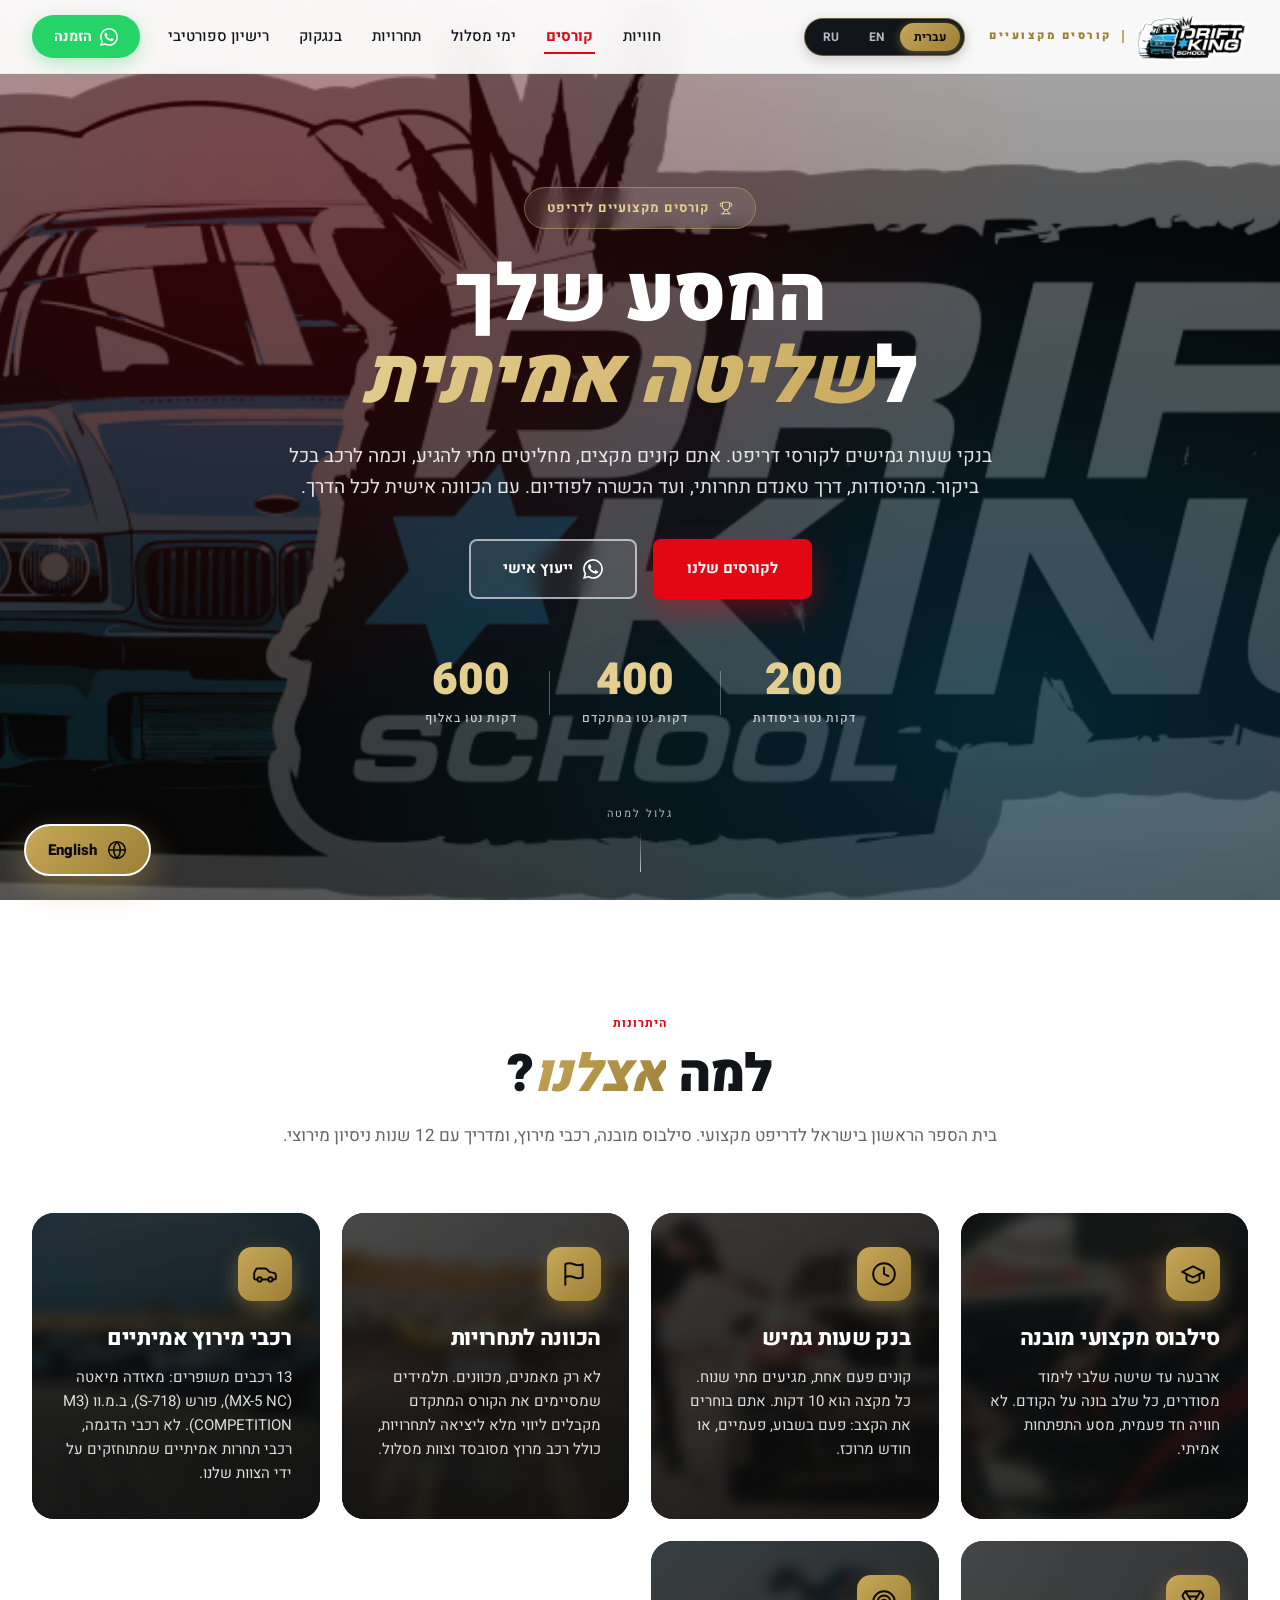
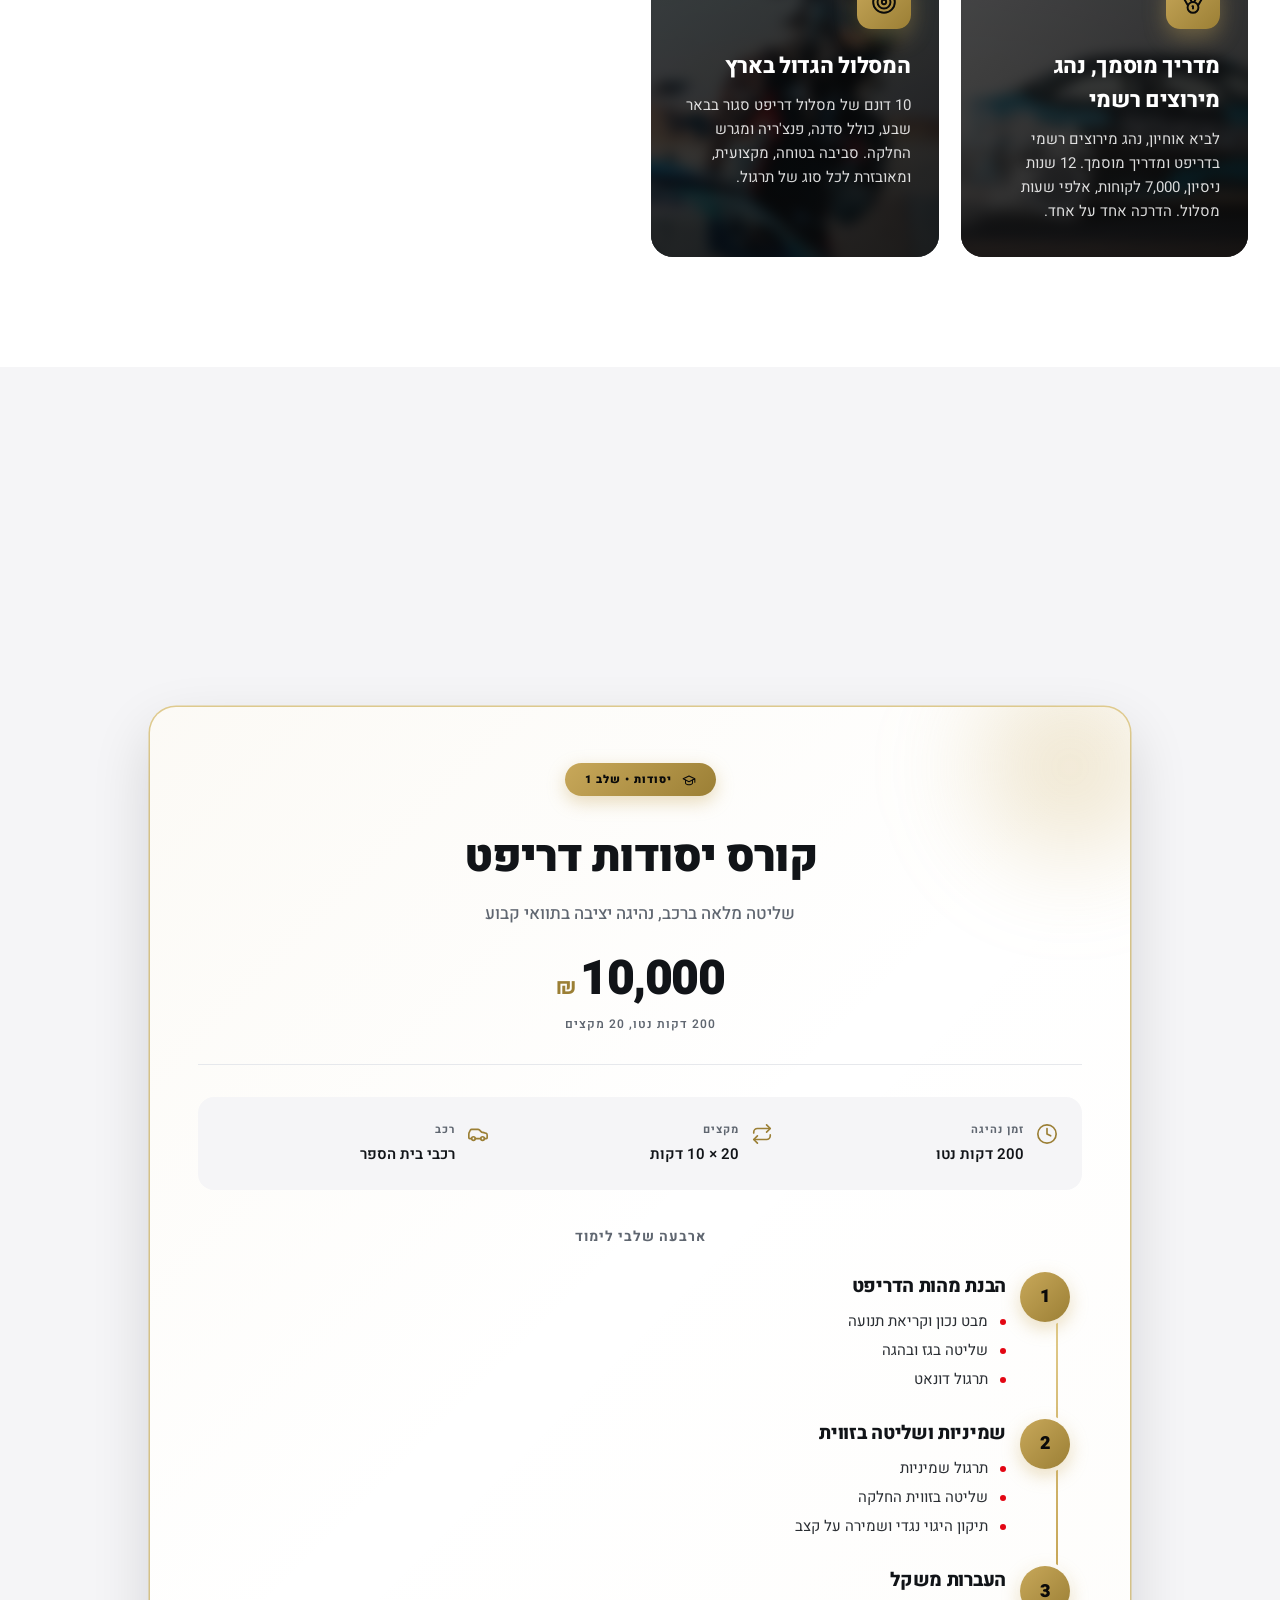
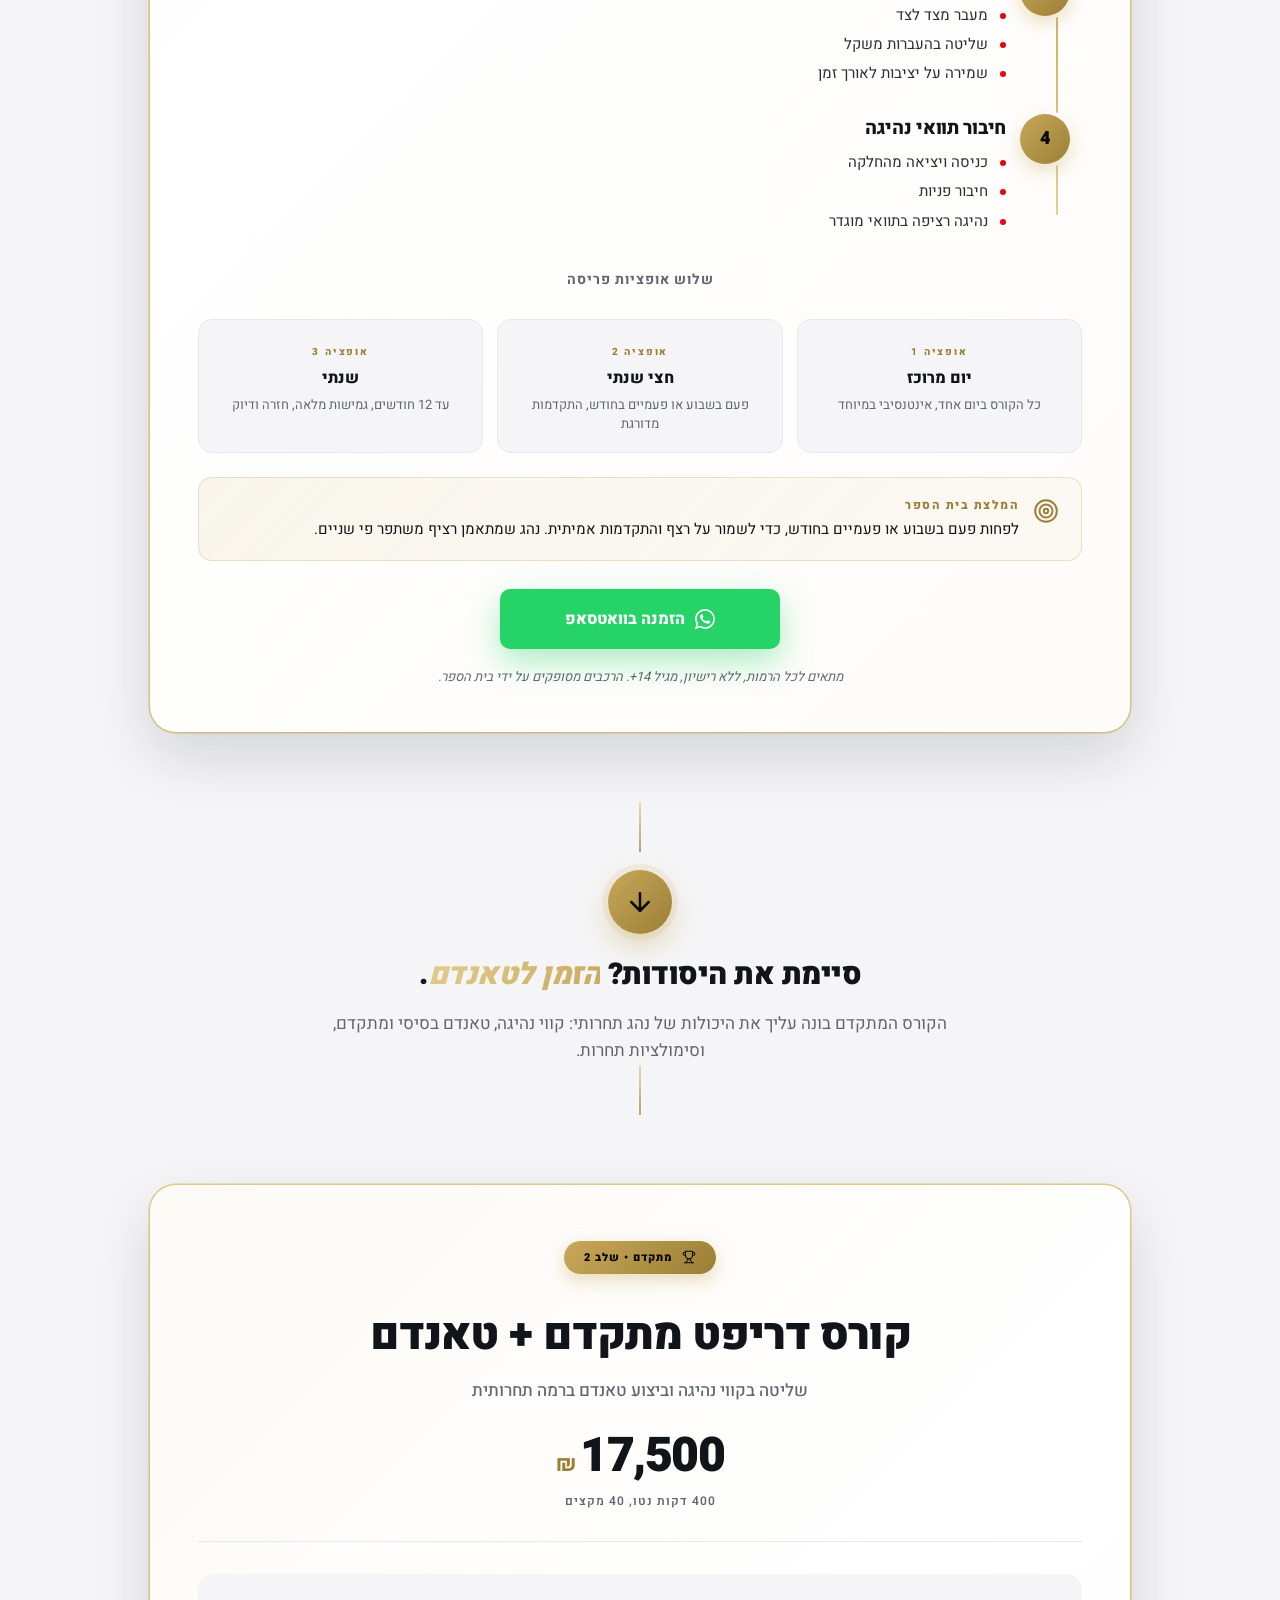
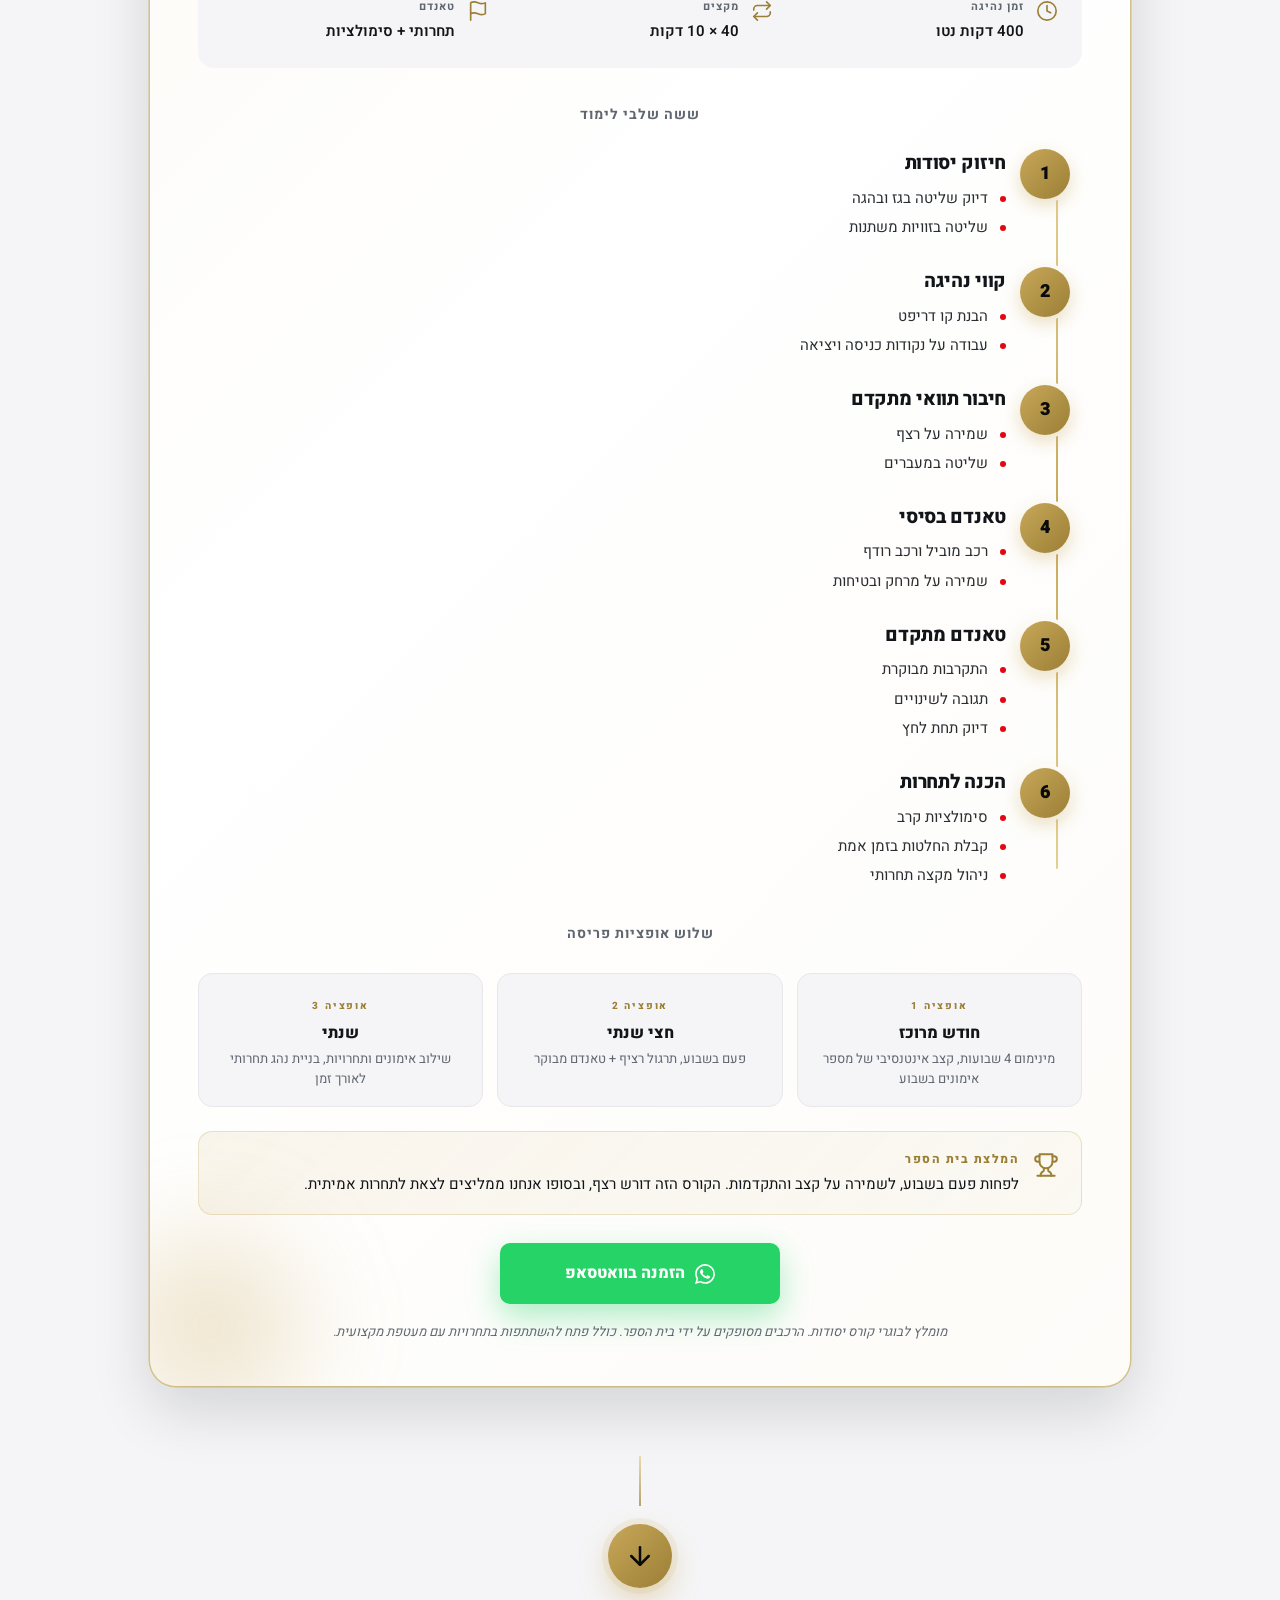
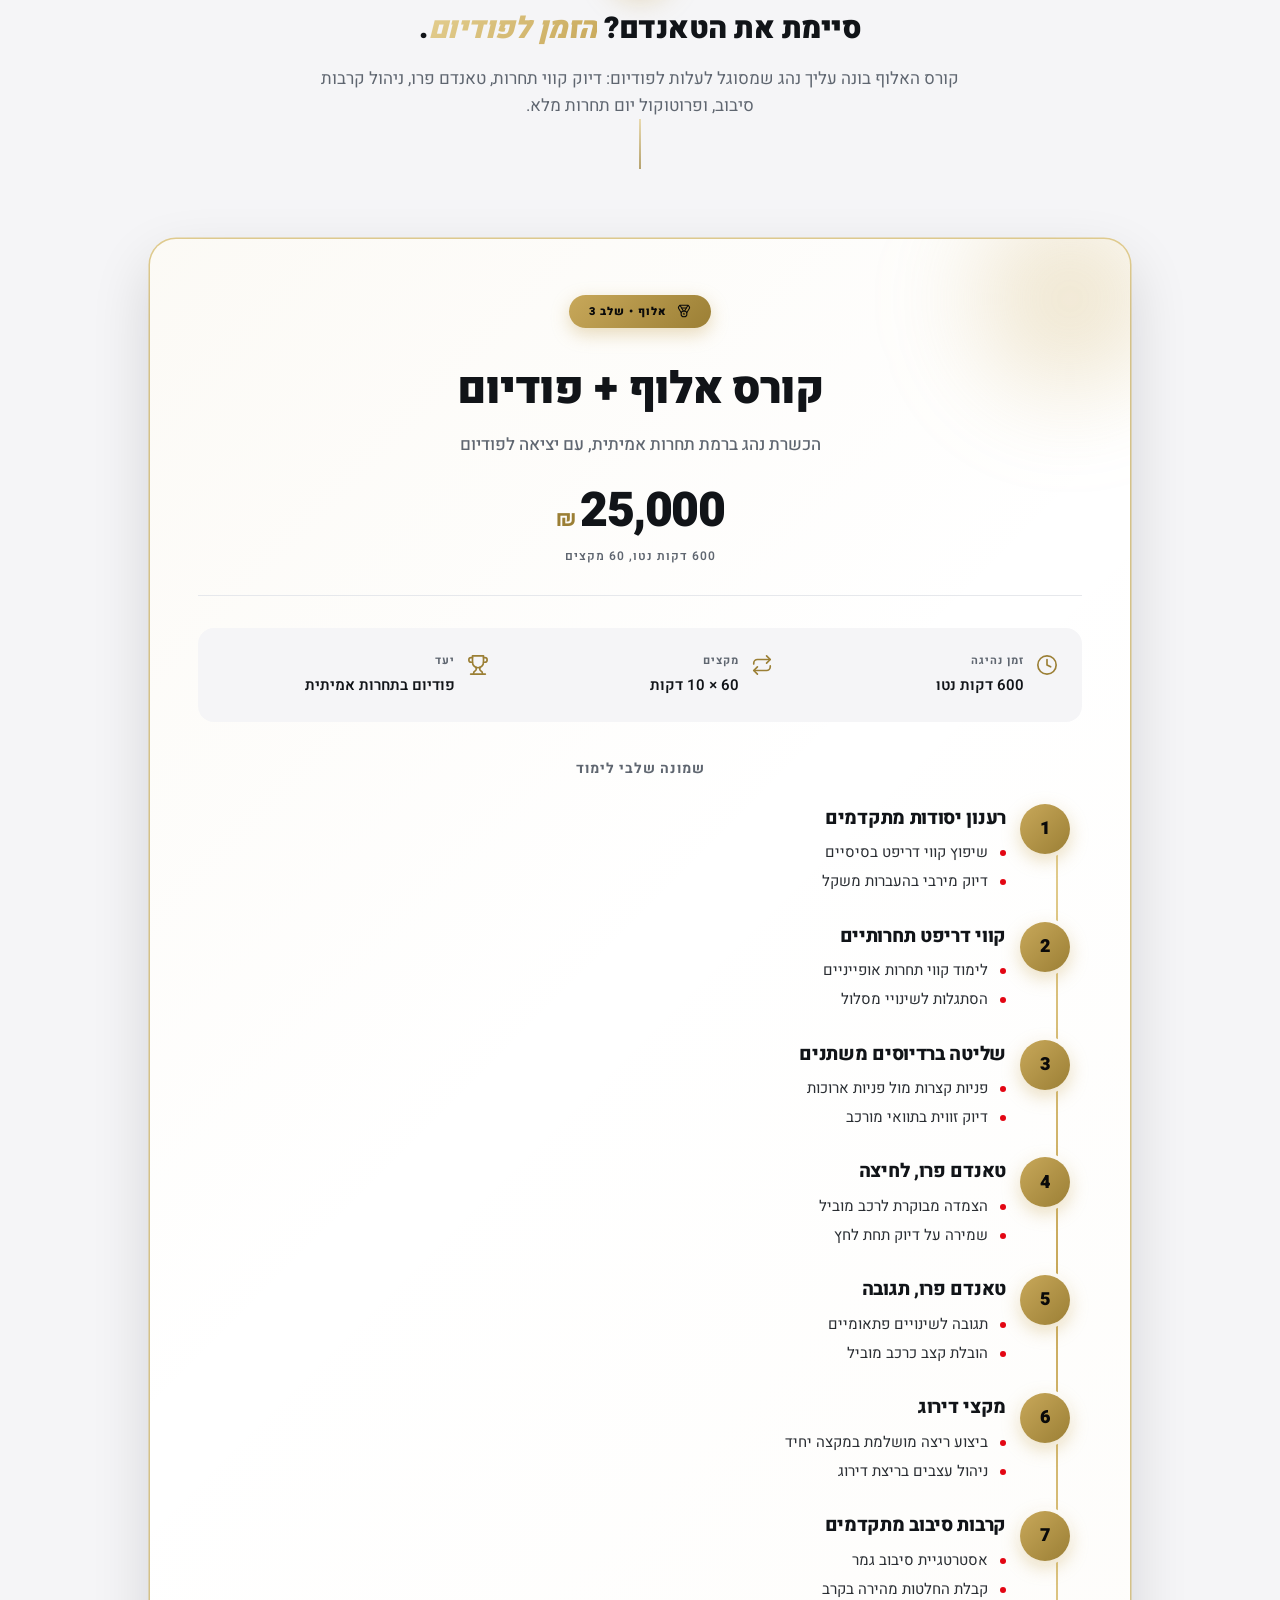
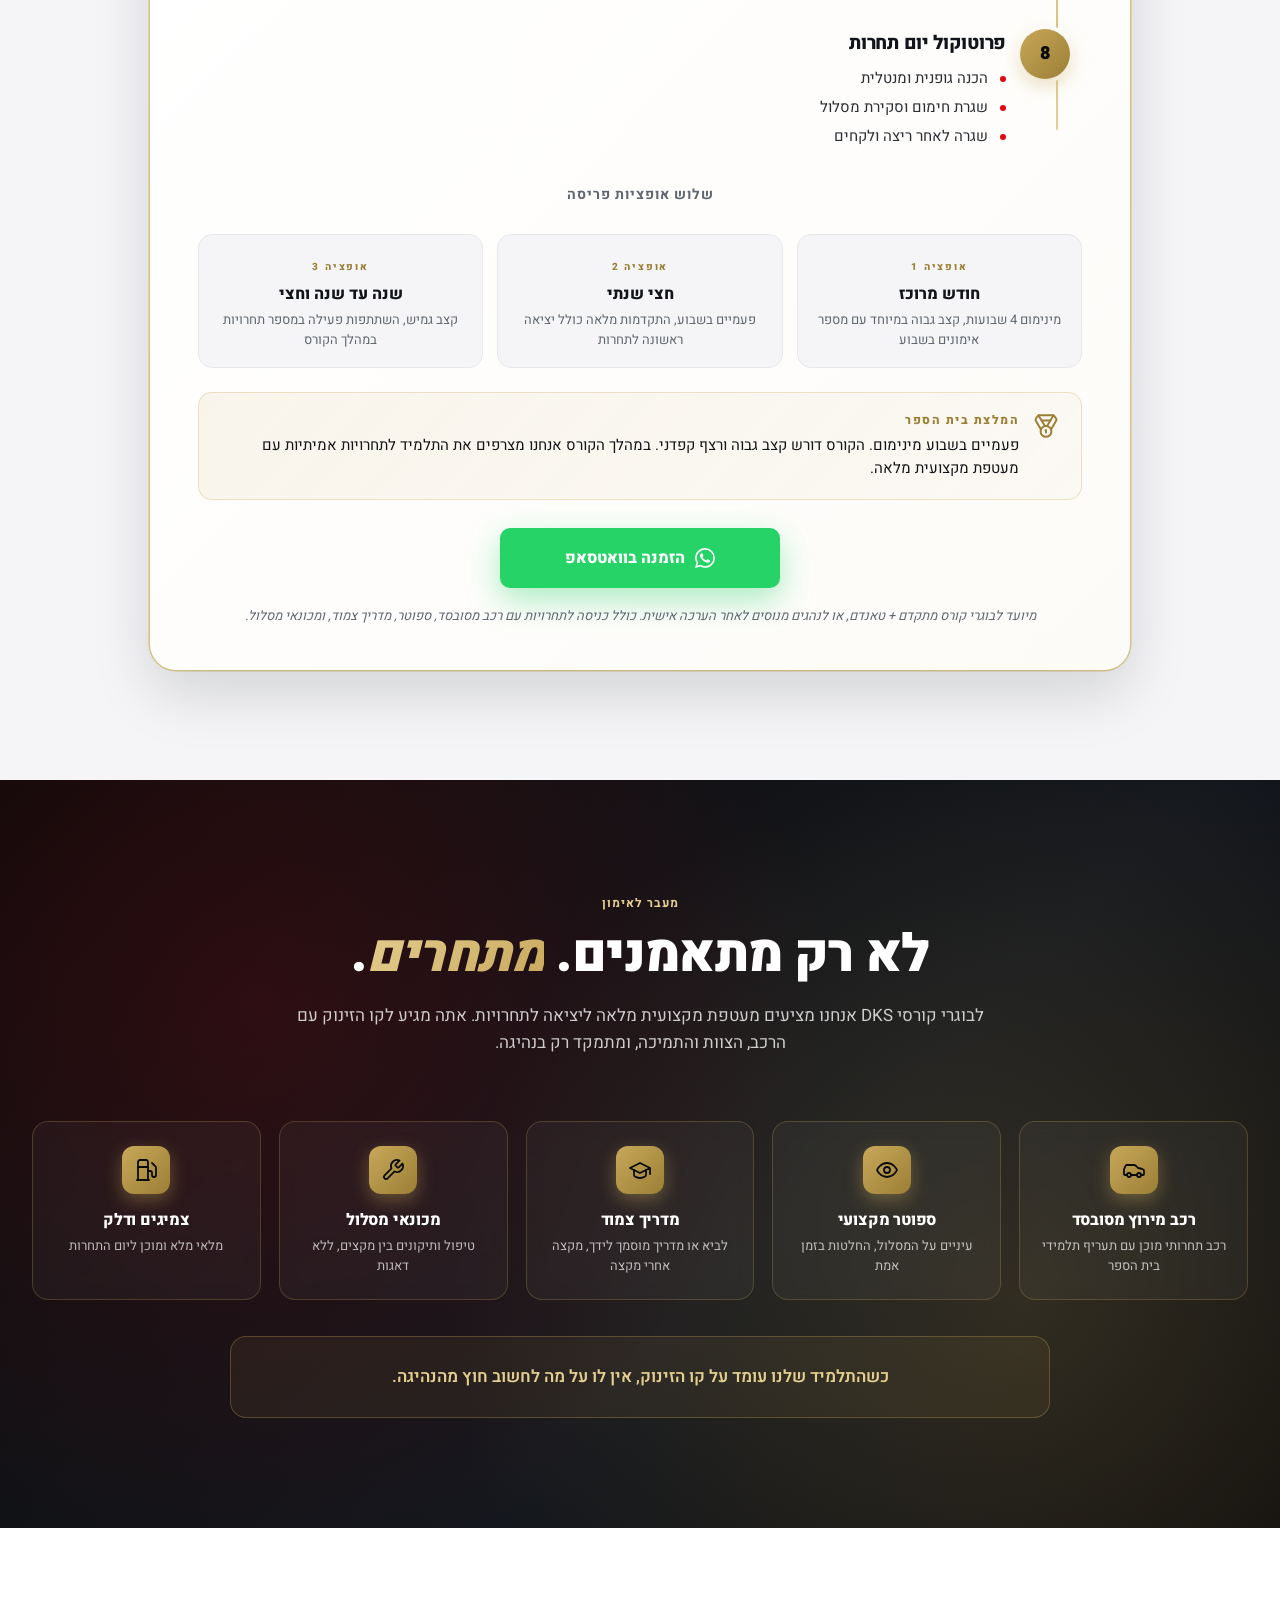
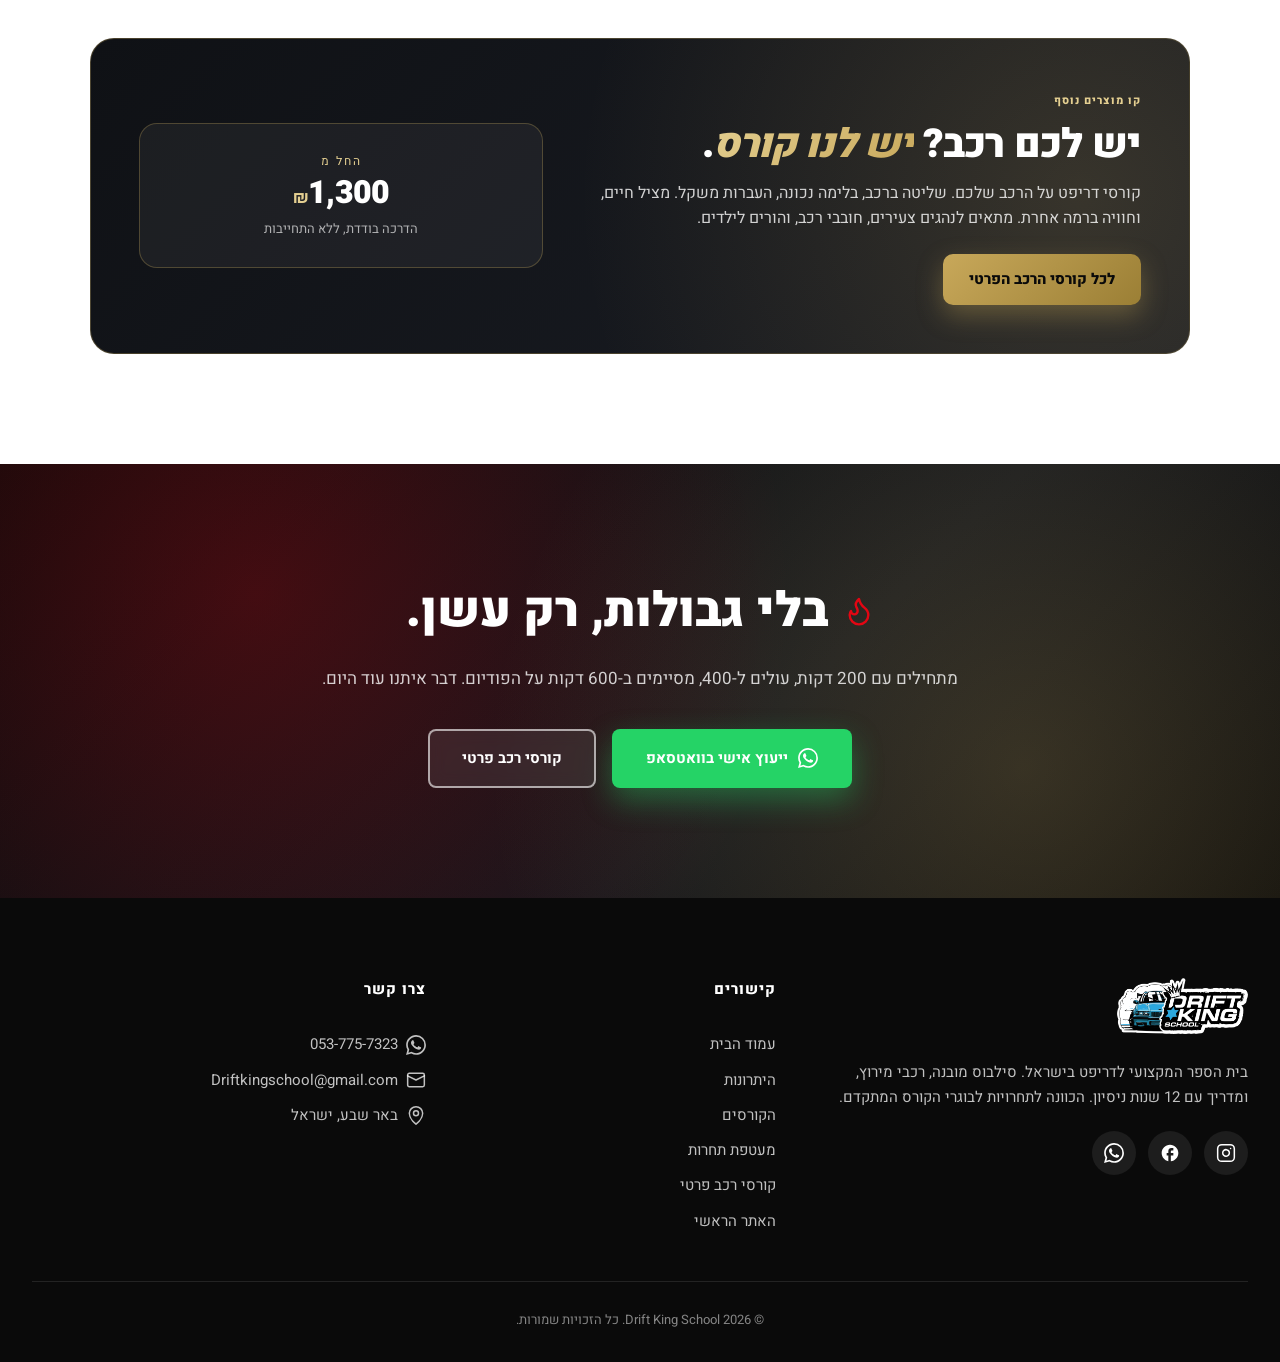
==== commit d5d7e573: "Add Sport License (dks-rishayon) to unified cross-site nav Closes the one-directional-nav gap: risha" ====
--- a/index.html
+++ b/index.html
@@ -69,6 +69,7 @@
             <a href="https://driftkingschool.github.io/track-days/" data-he="ימי מסלול" data-en="Track Days" data-ru="Трек-дни">ימי מסלול</a>
             <a href="https://driftkingschool.github.io/competition-rentals/" data-he="תחרויות" data-en="Competitions" data-ru="Соревнования">תחרויות</a>
             <a href="https://driftkingschool.github.io/dks-bangkok/" data-he="בנגקוק" data-en="Bangkok" data-ru="Бангкок">בנגקוק</a>
+            <a href="https://driftkingschool.github.io/dks-rishayon/" data-he="רישיון ספורטיבי" data-en="Sport License" data-ru="Спортивная лицензия">רישיון ספורטיבי</a>
             <a href="https://wa.me/972537757323?text=שלום!%20אני%20מעוניין%20בקורסי%20דריפט" class="nav-cta" target="_blank" rel="noopener">
                 <svg class="icon icon-sm"><use href="#i-whatsapp"/></svg>
                 <span class="nav-cta-text" data-he="הזמנה" data-en="Book" data-ru="Заказ">הזמנה</span>
@@ -86,6 +87,7 @@
         <a href="https://driftkingschool.github.io/track-days/" data-he="ימי מסלול" data-en="Track Days" data-ru="Трек-дни">ימי מסלול</a>
         <a href="https://driftkingschool.github.io/competition-rentals/" data-he="תחרויות" data-en="Competitions" data-ru="Соревнования">תחרויות</a>
         <a href="https://driftkingschool.github.io/dks-bangkok/" data-he="בנגקוק" data-en="Bangkok" data-ru="Бангкок">בנגקוק</a>
+            <a href="https://driftkingschool.github.io/dks-rishayon/" data-he="רישיון ספורטיבי" data-en="Sport License" data-ru="Спортивная лицензия">רישיון ספורטיבי</a>
         <div class="mobile-sub-nav">
             <a href="#why-us" data-he="היתרונות" data-en="Why Us" data-ru="Преимущества" onclick="closeMobile()">היתרונות</a>
             <a href="#courses" data-he="הקורסים" data-en="Courses" data-ru="Курсы" onclick="closeMobile()">הקורסים</a>
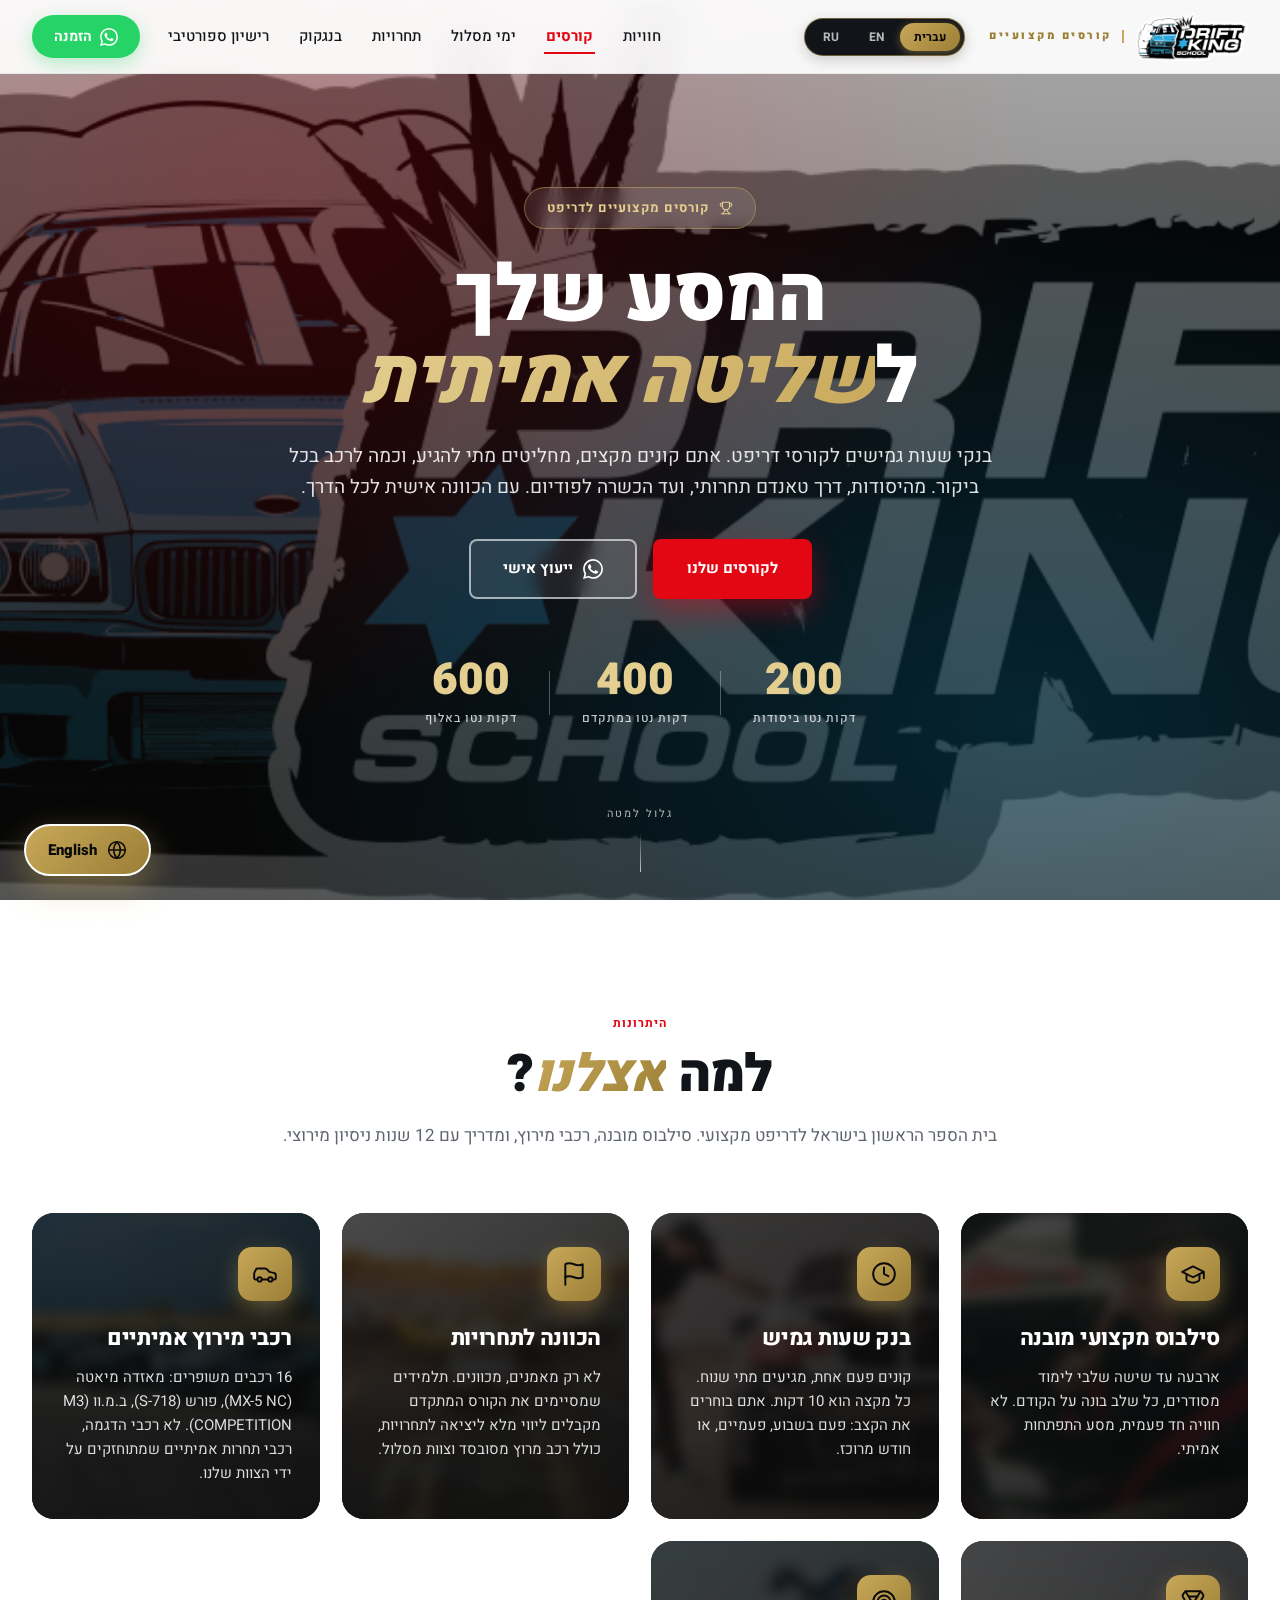
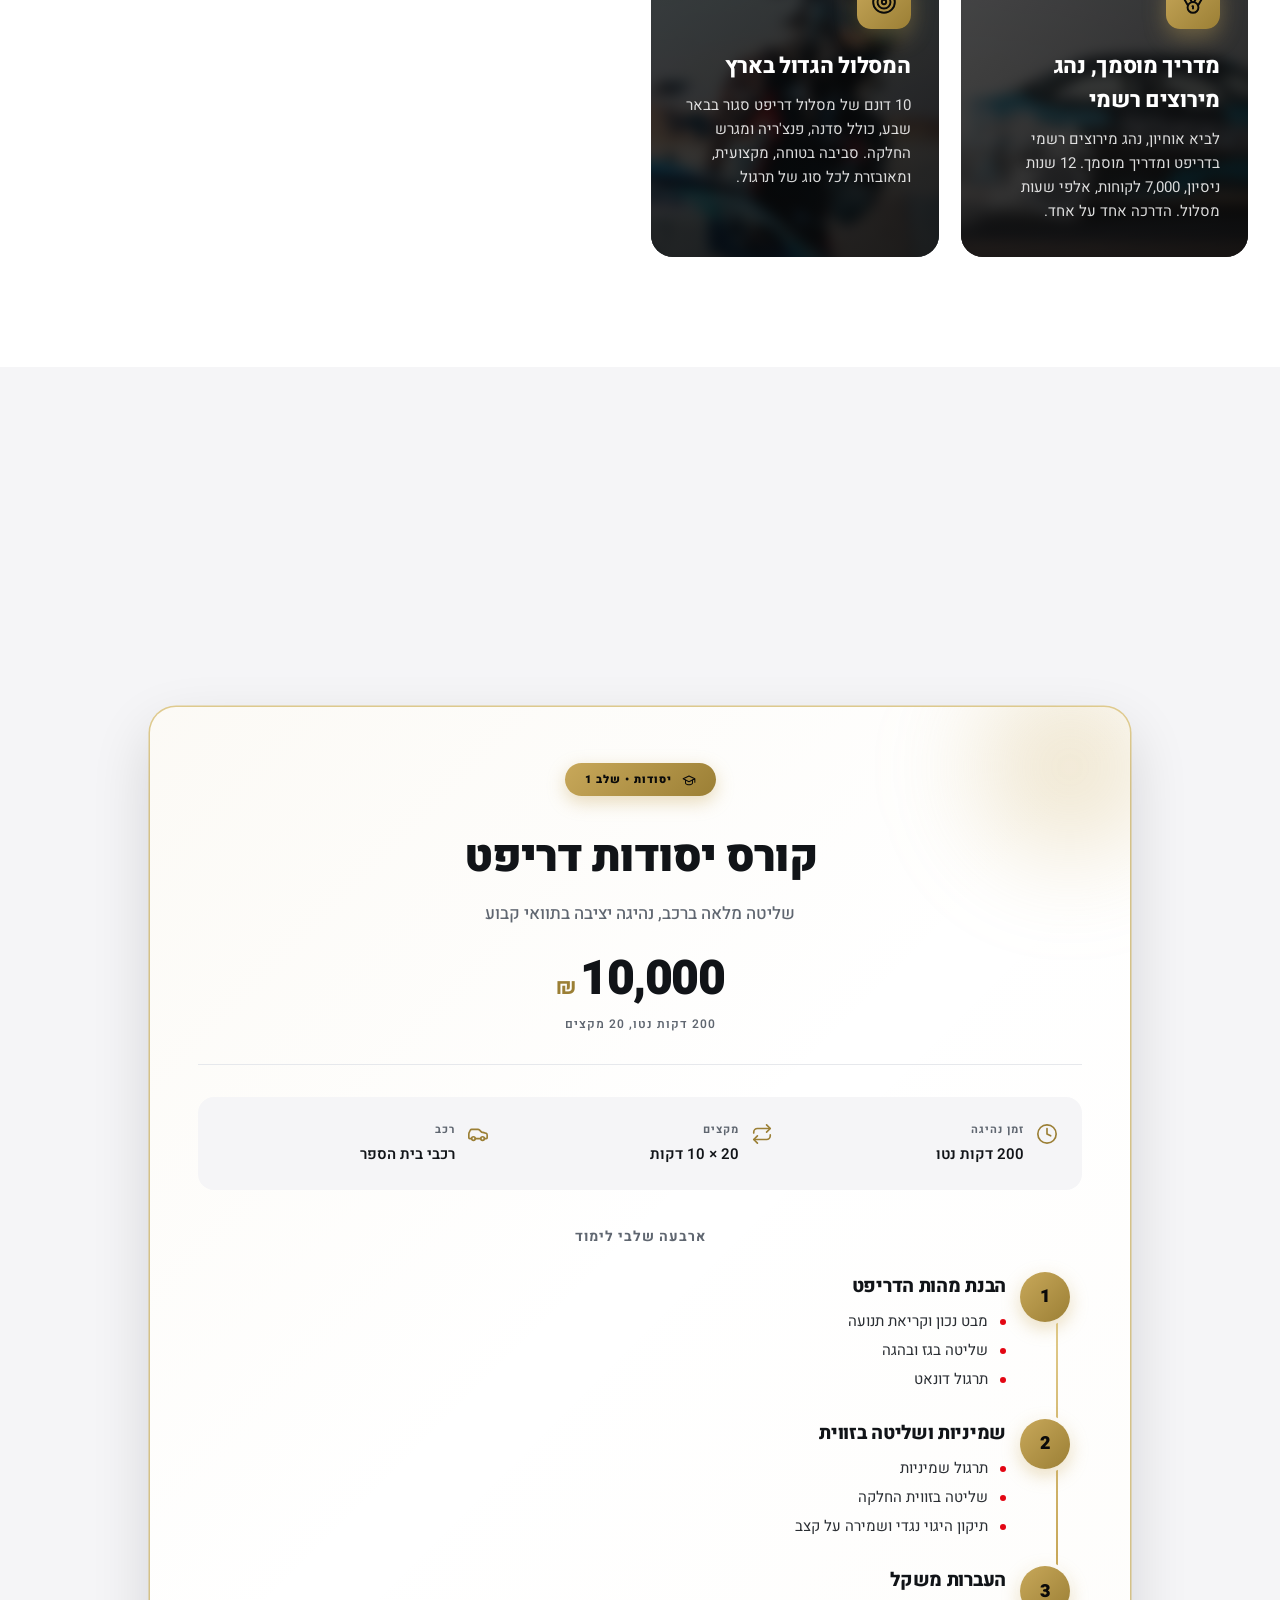
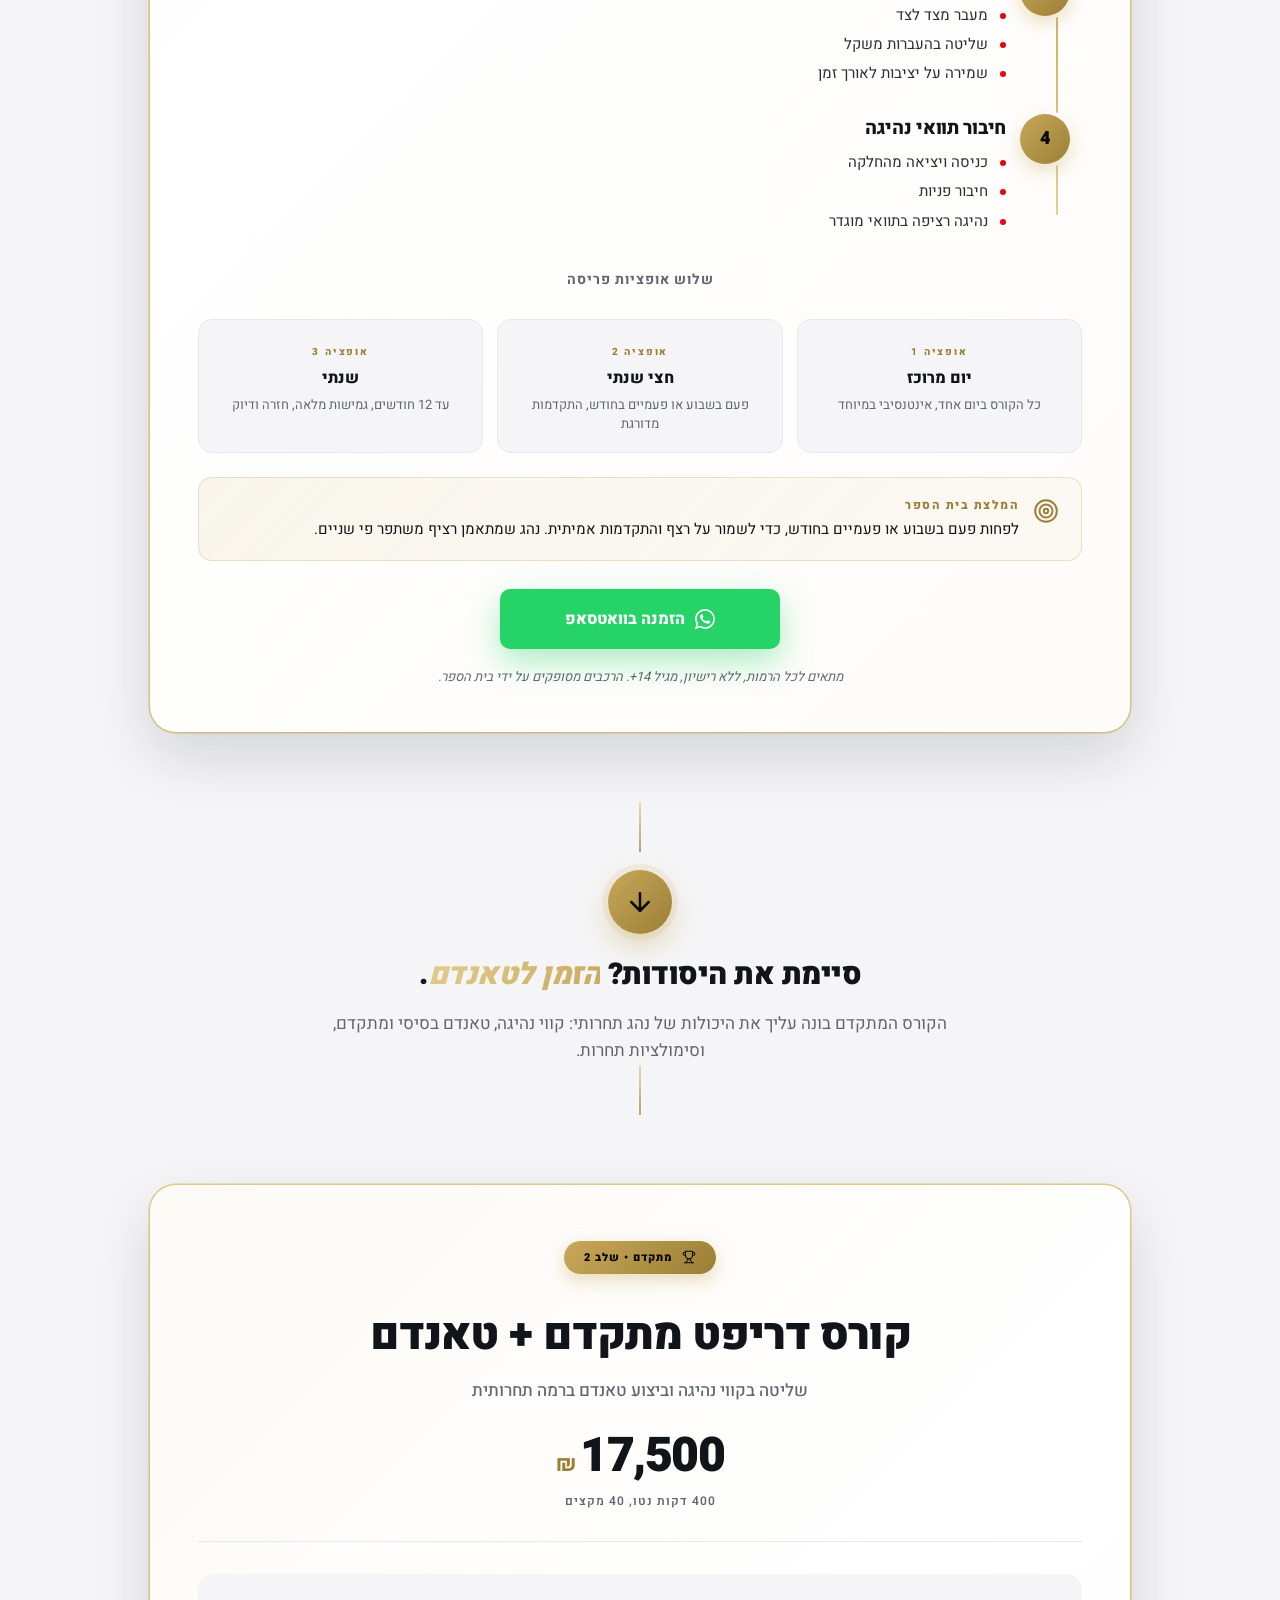
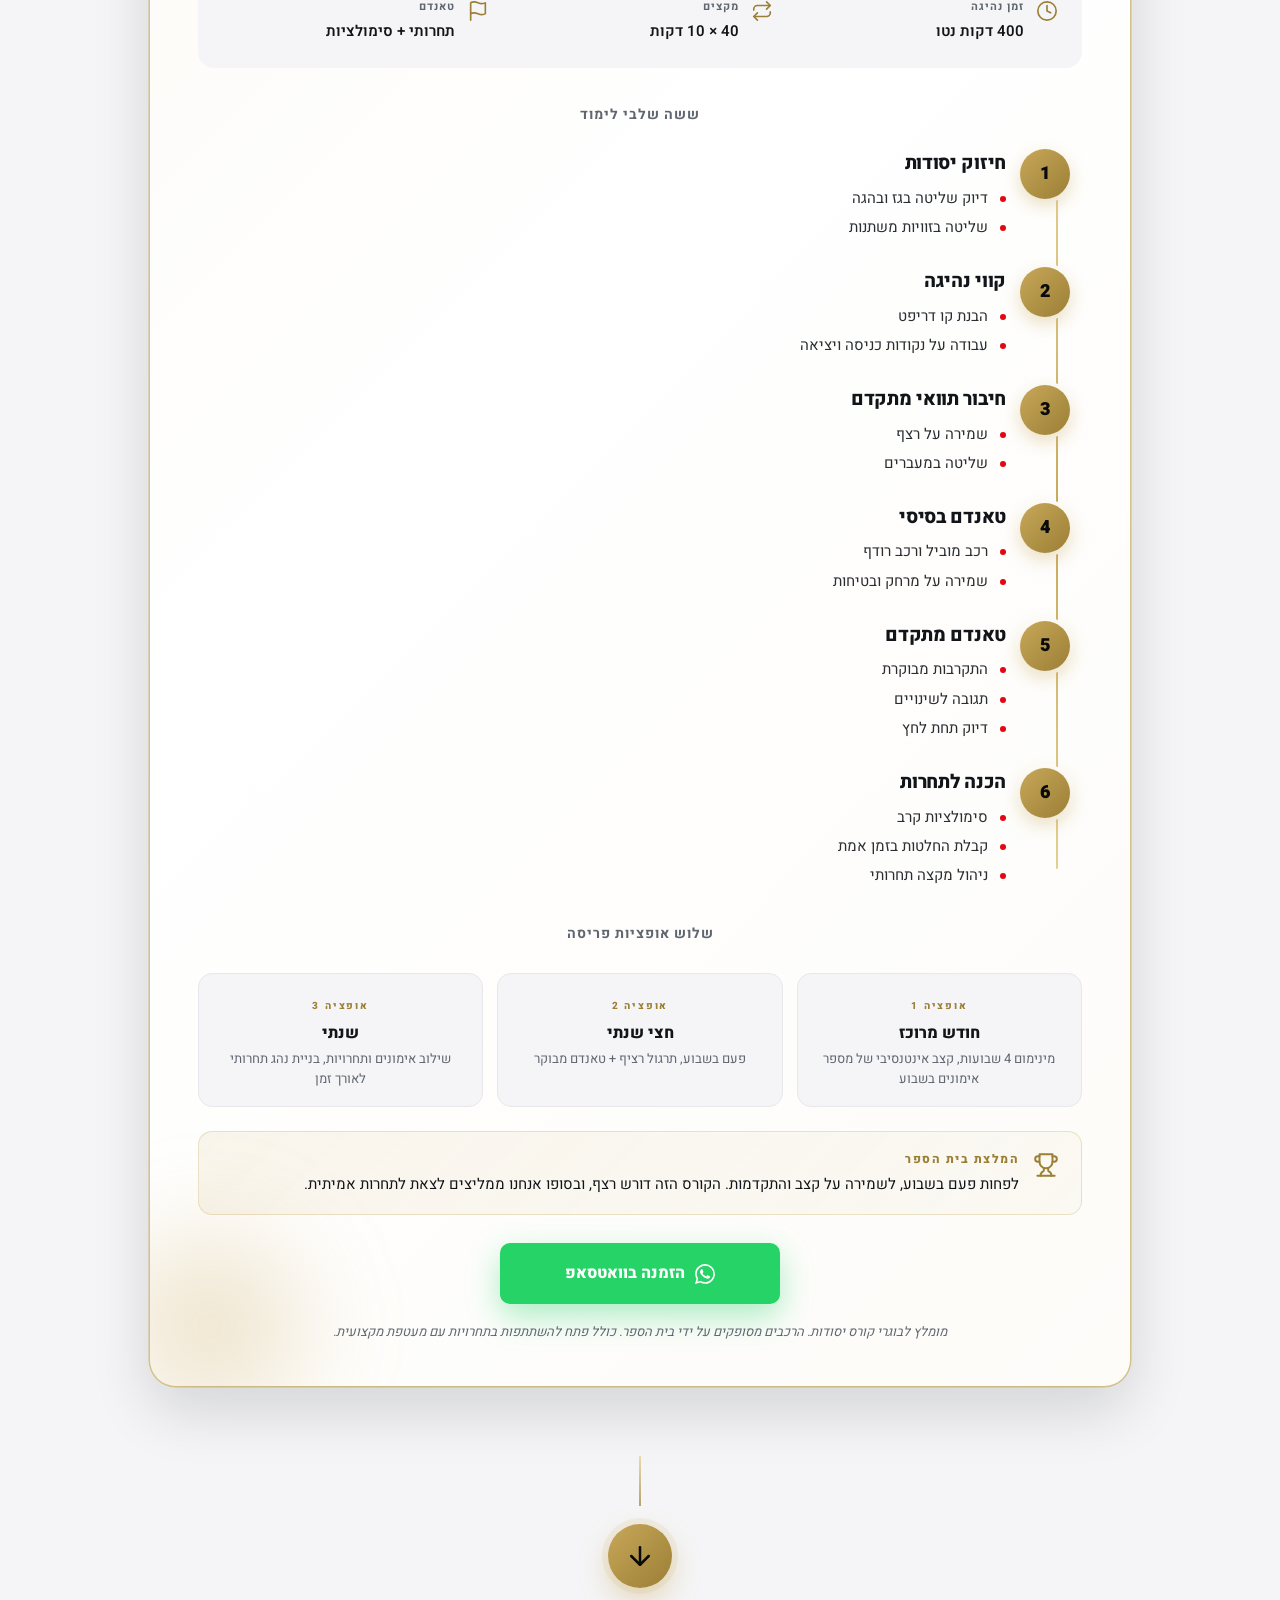
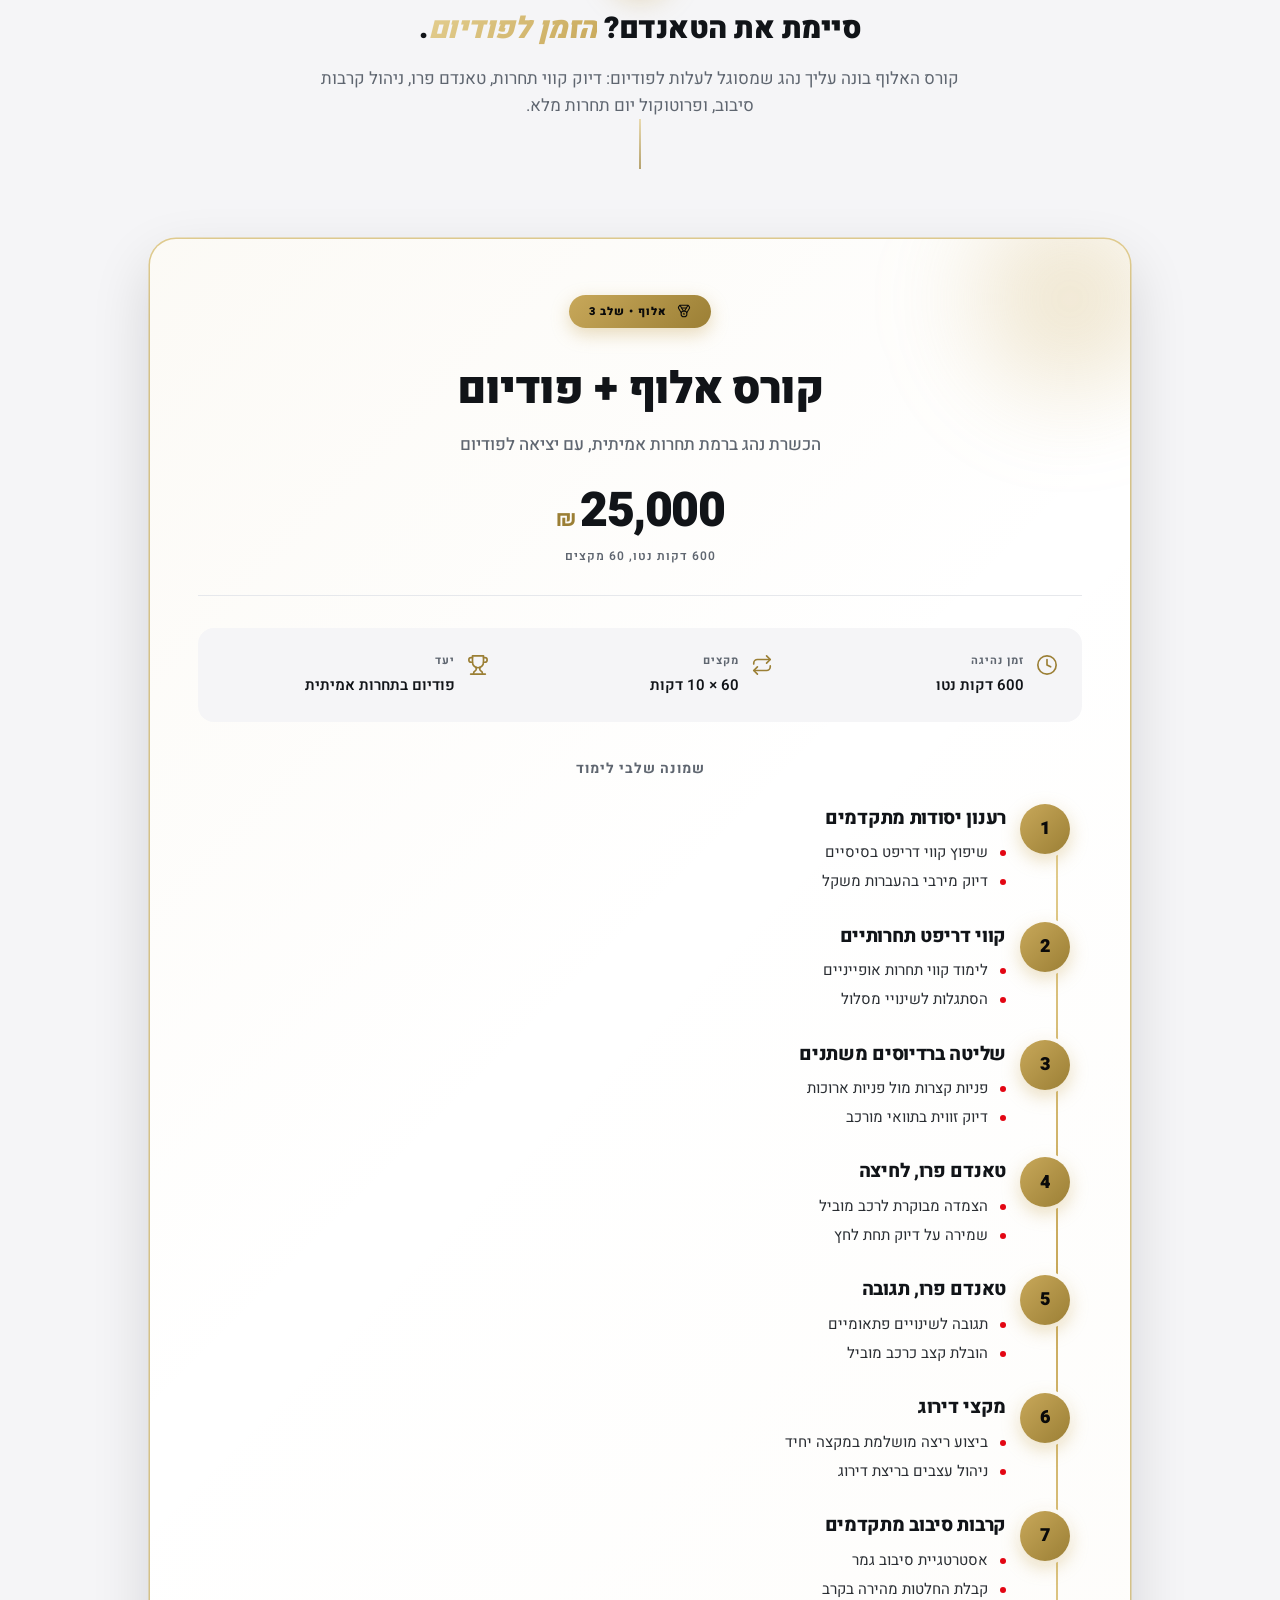
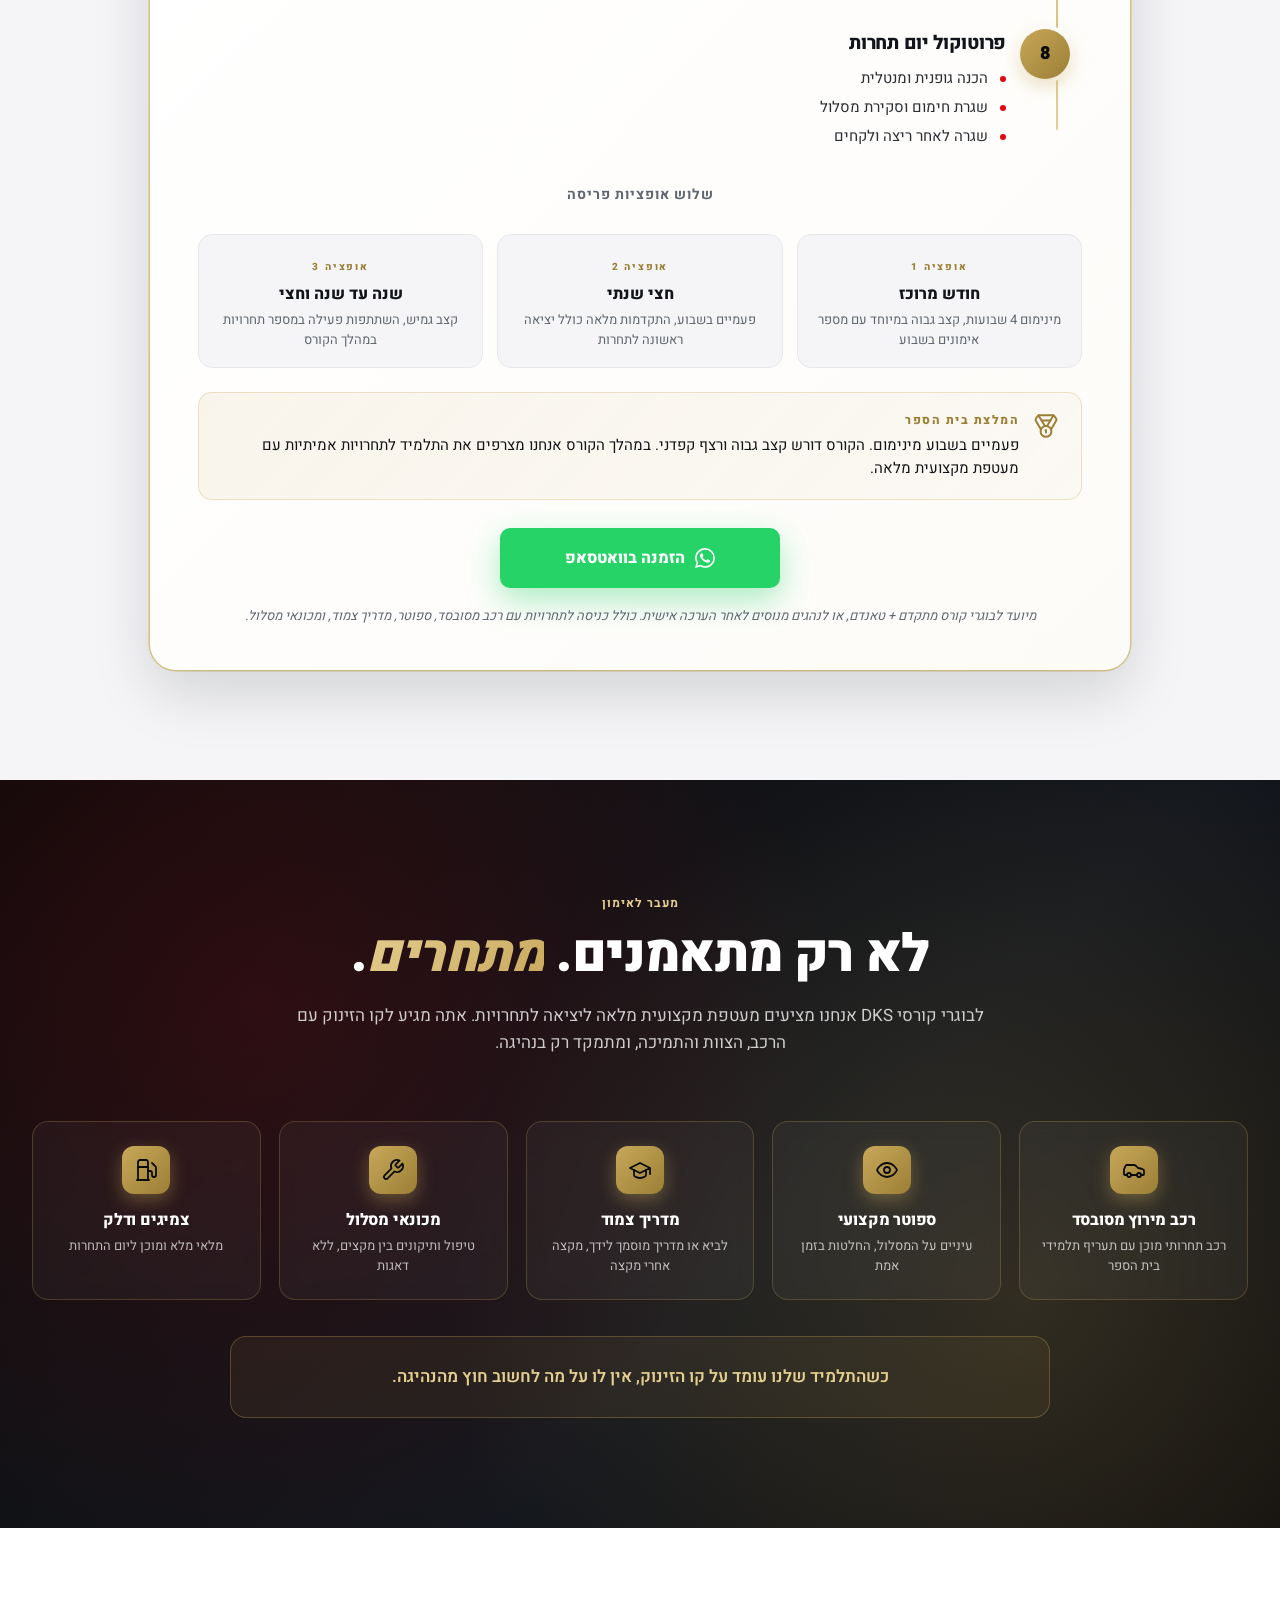
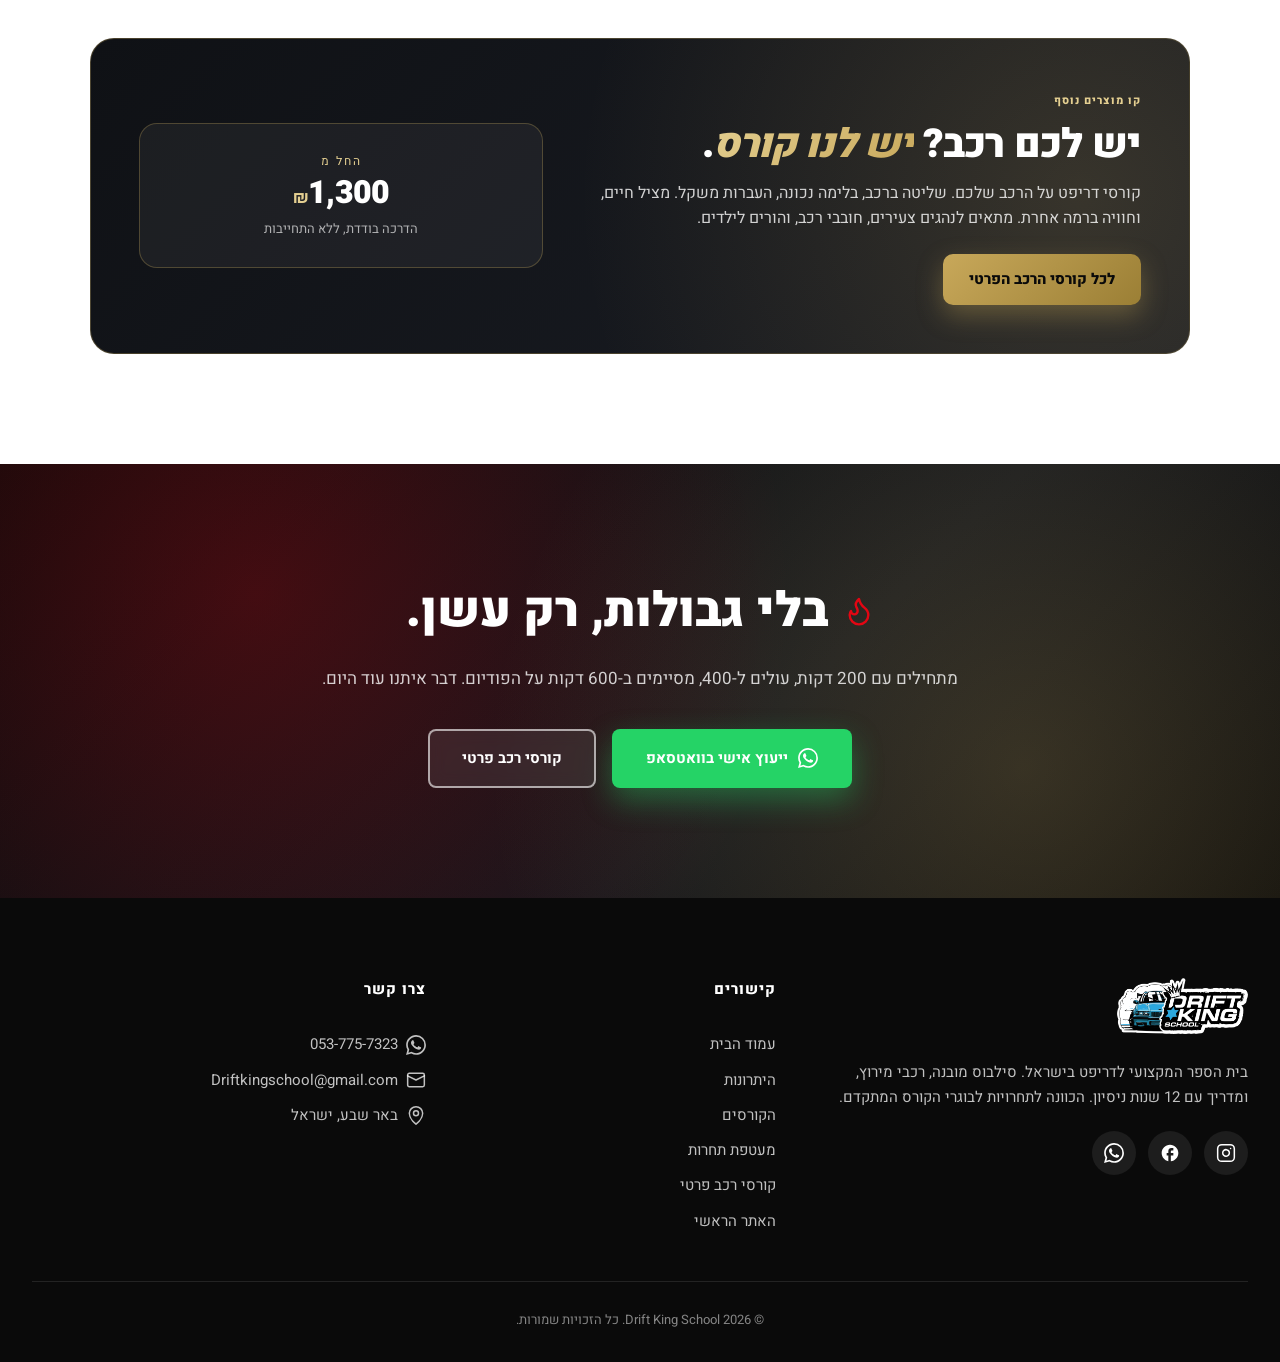
==== commit a56b9421: "Update fleet count 13 -> 16 modified vehicles (HE/EN/RU)" ====
--- a/index.html
+++ b/index.html
@@ -194,7 +194,7 @@
                 <div class="adv-content">
                     <div class="adv-icon"><svg><use href="#i-car"/></svg></div>
                     <h3 data-he="רכבי מירוץ אמיתיים" data-en="Real Race Vehicles" data-ru="Настоящие гоночные авто">רכבי מירוץ אמיתיים</h3>
-                    <p data-he="13 רכבים משופרים: מאזדה מיאטה (MX-5 NC), פורש (718-S), ב.מ.וו (M3 COMPETITION). לא רכבי הדגמה, רכבי תחרות אמיתיים שמתוחזקים על ידי הצוות שלנו." data-en="13 modified vehicles: Mazda Miata (MX-5 NC), Porsche (718-S), BMW (M3 Competition). Not display cars, but real racing vehicles maintained by our crew." data-ru="13 модифицированных автомобилей: Mazda Miata (MX-5 NC), Porsche (718-S), BMW (M3 Competition). Не выставочные, а настоящие гоночные машины, обслуживаемые нашей командой.">13 רכבים משופרים: מאזדה מיאטה (MX-5 NC), פורש (718-S), ב.מ.וו (M3 COMPETITION). לא רכבי הדגמה, רכבי תחרות אמיתיים שמתוחזקים על ידי הצוות שלנו.</p>
+                    <p data-he="16 רכבים משופרים: מאזדה מיאטה (MX-5 NC), פורש (718-S), ב.מ.וו (M3 COMPETITION). לא רכבי הדגמה, רכבי תחרות אמיתיים שמתוחזקים על ידי הצוות שלנו." data-en="16 modified vehicles: Mazda Miata (MX-5 NC), Porsche (718-S), BMW (M3 Competition). Not display cars, but real racing vehicles maintained by our crew." data-ru="16 модифицированных автомобилей: Mazda Miata (MX-5 NC), Porsche (718-S), BMW (M3 Competition). Не выставочные, а настоящие гоночные машины, обслуживаемые нашей командой.">16 רכבים משופרים: מאזדה מיאטה (MX-5 NC), פורש (718-S), ב.מ.וו (M3 COMPETITION). לא רכבי הדגמה, רכבי תחרות אמיתיים שמתוחזקים על ידי הצוות שלנו.</p>
                 </div>
             </div>
 
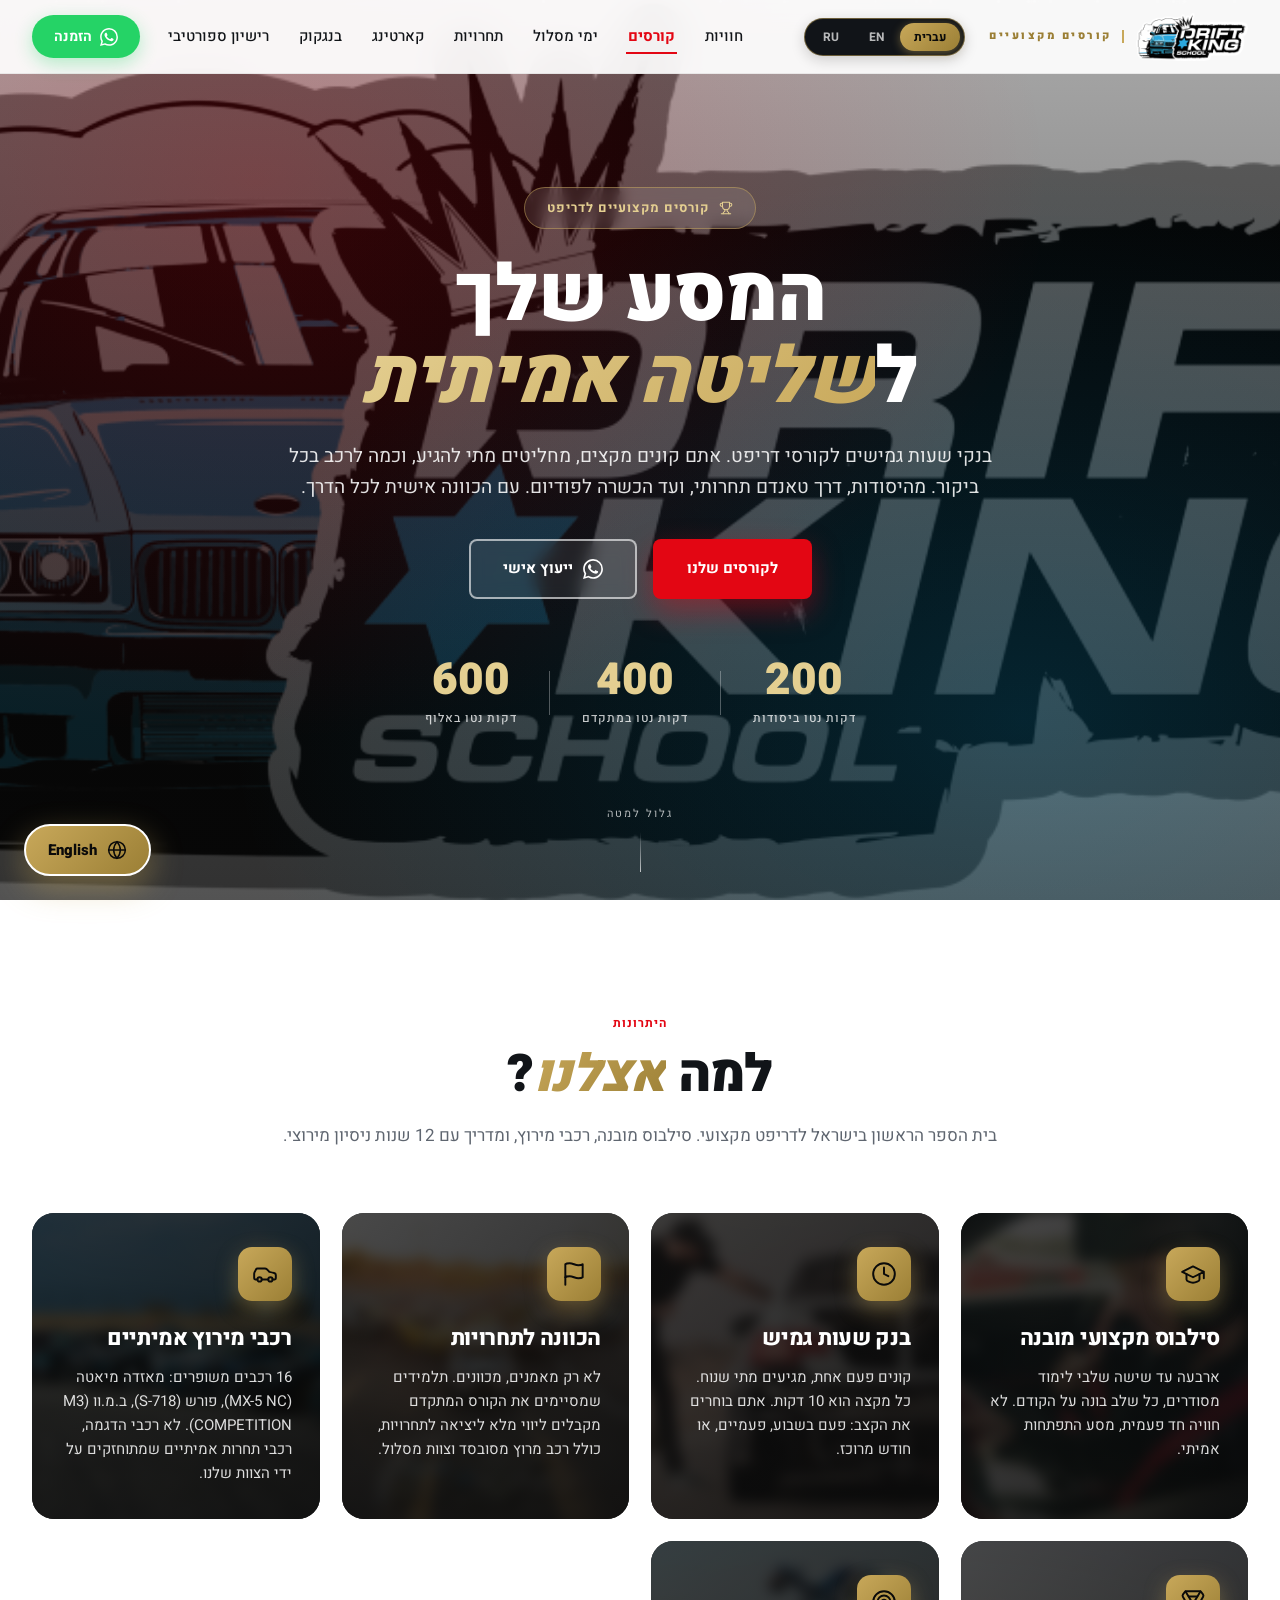
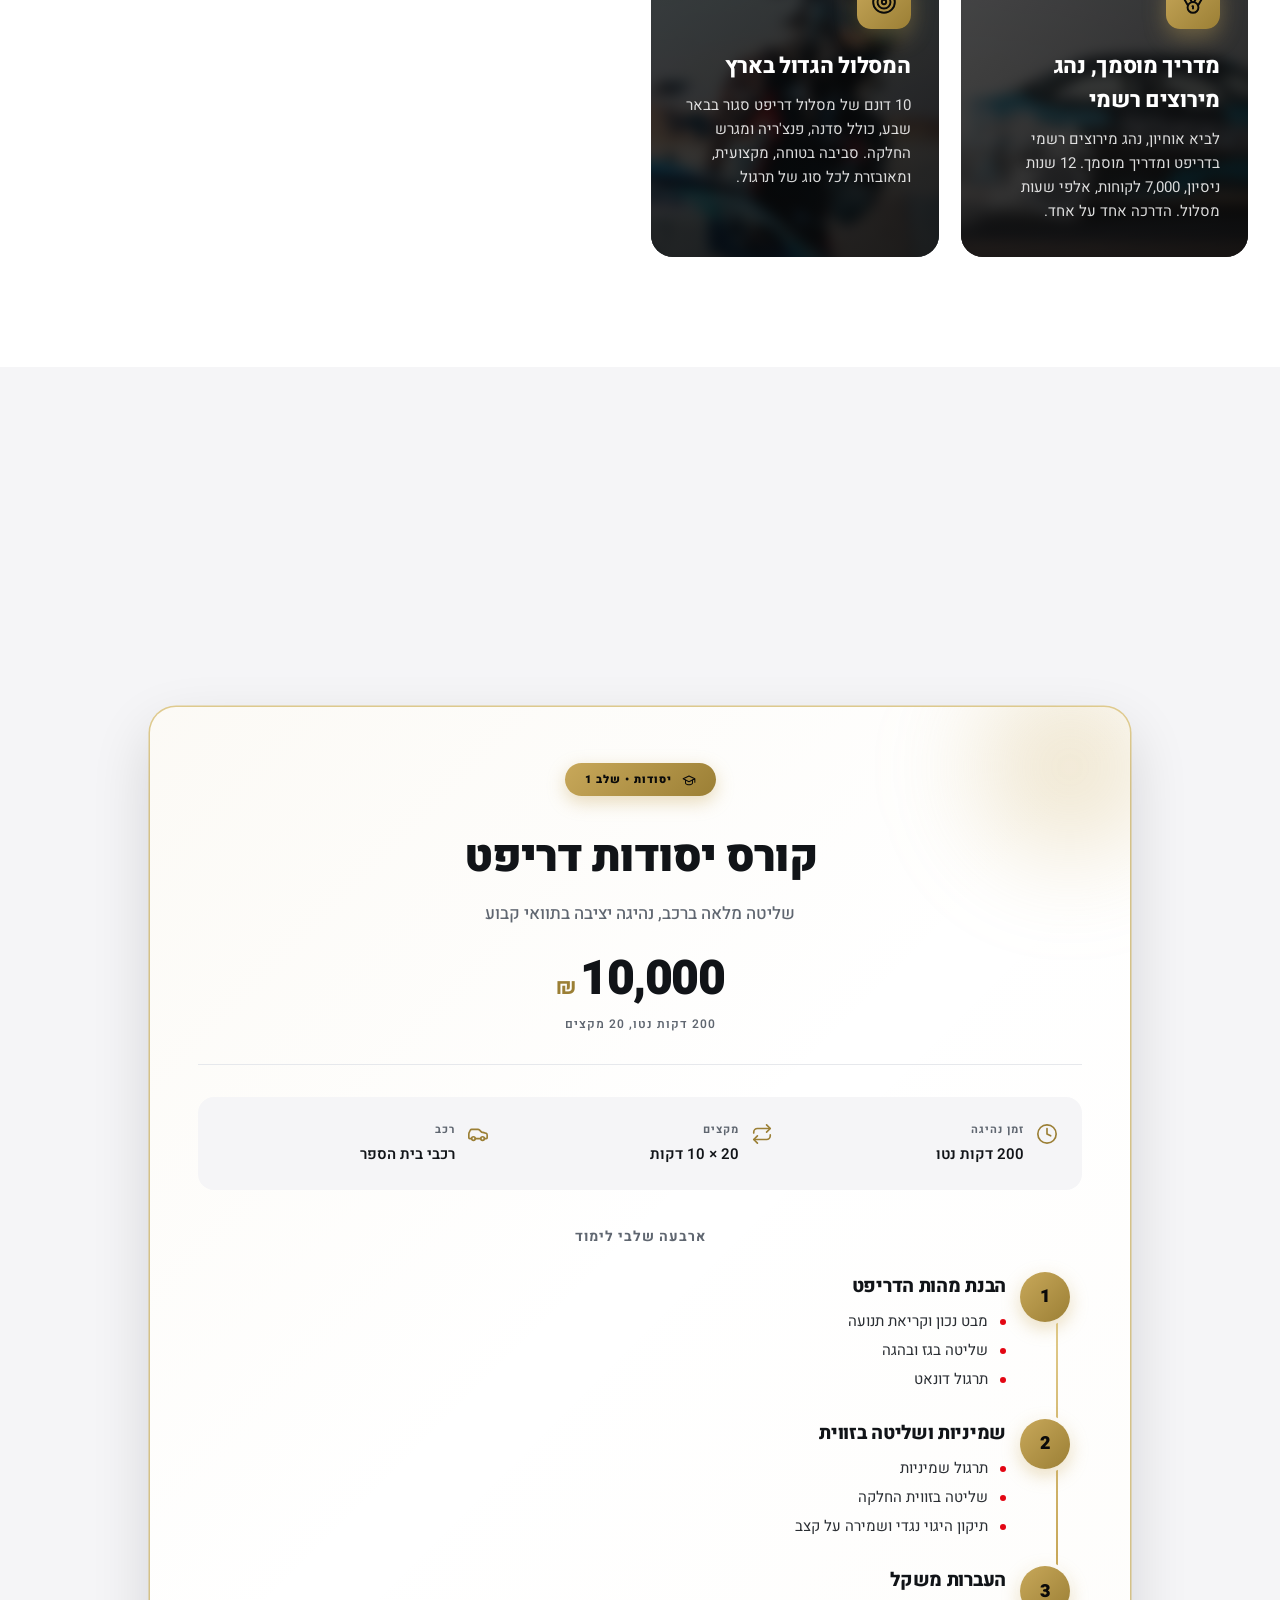
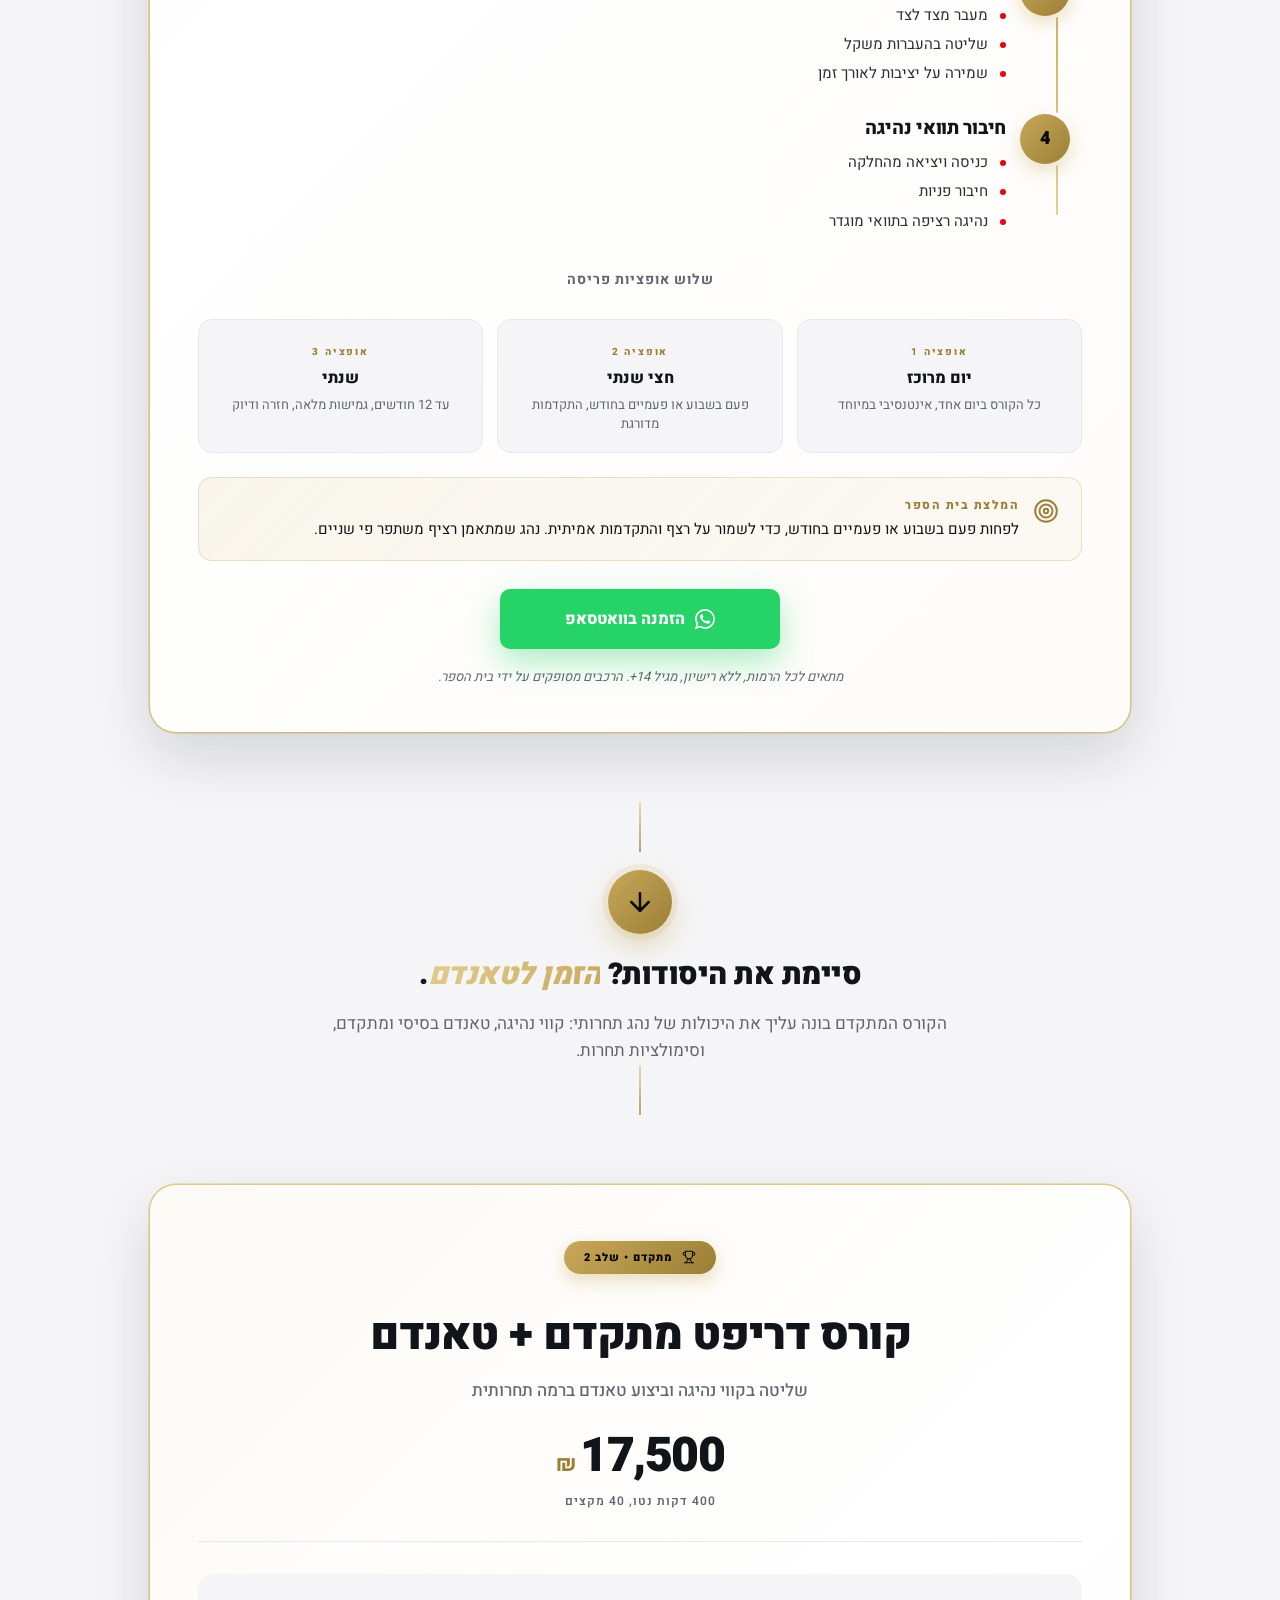
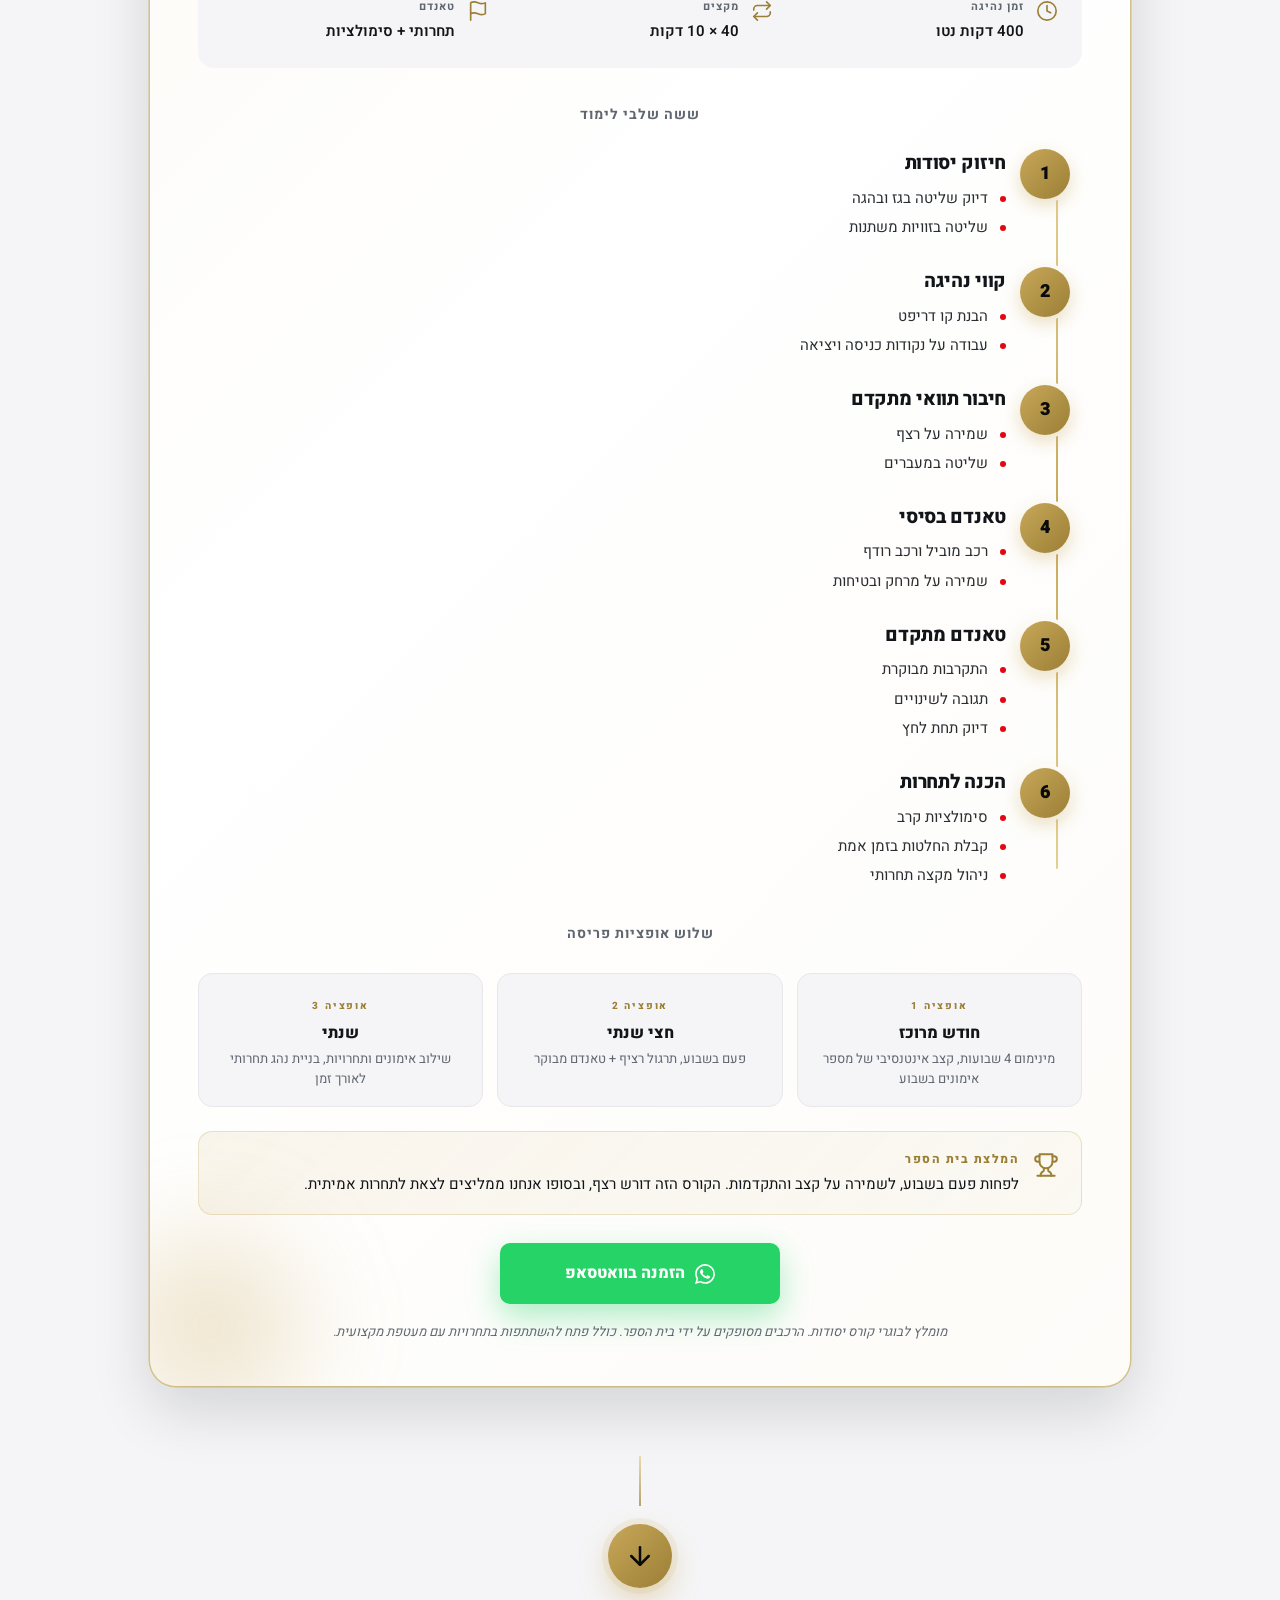
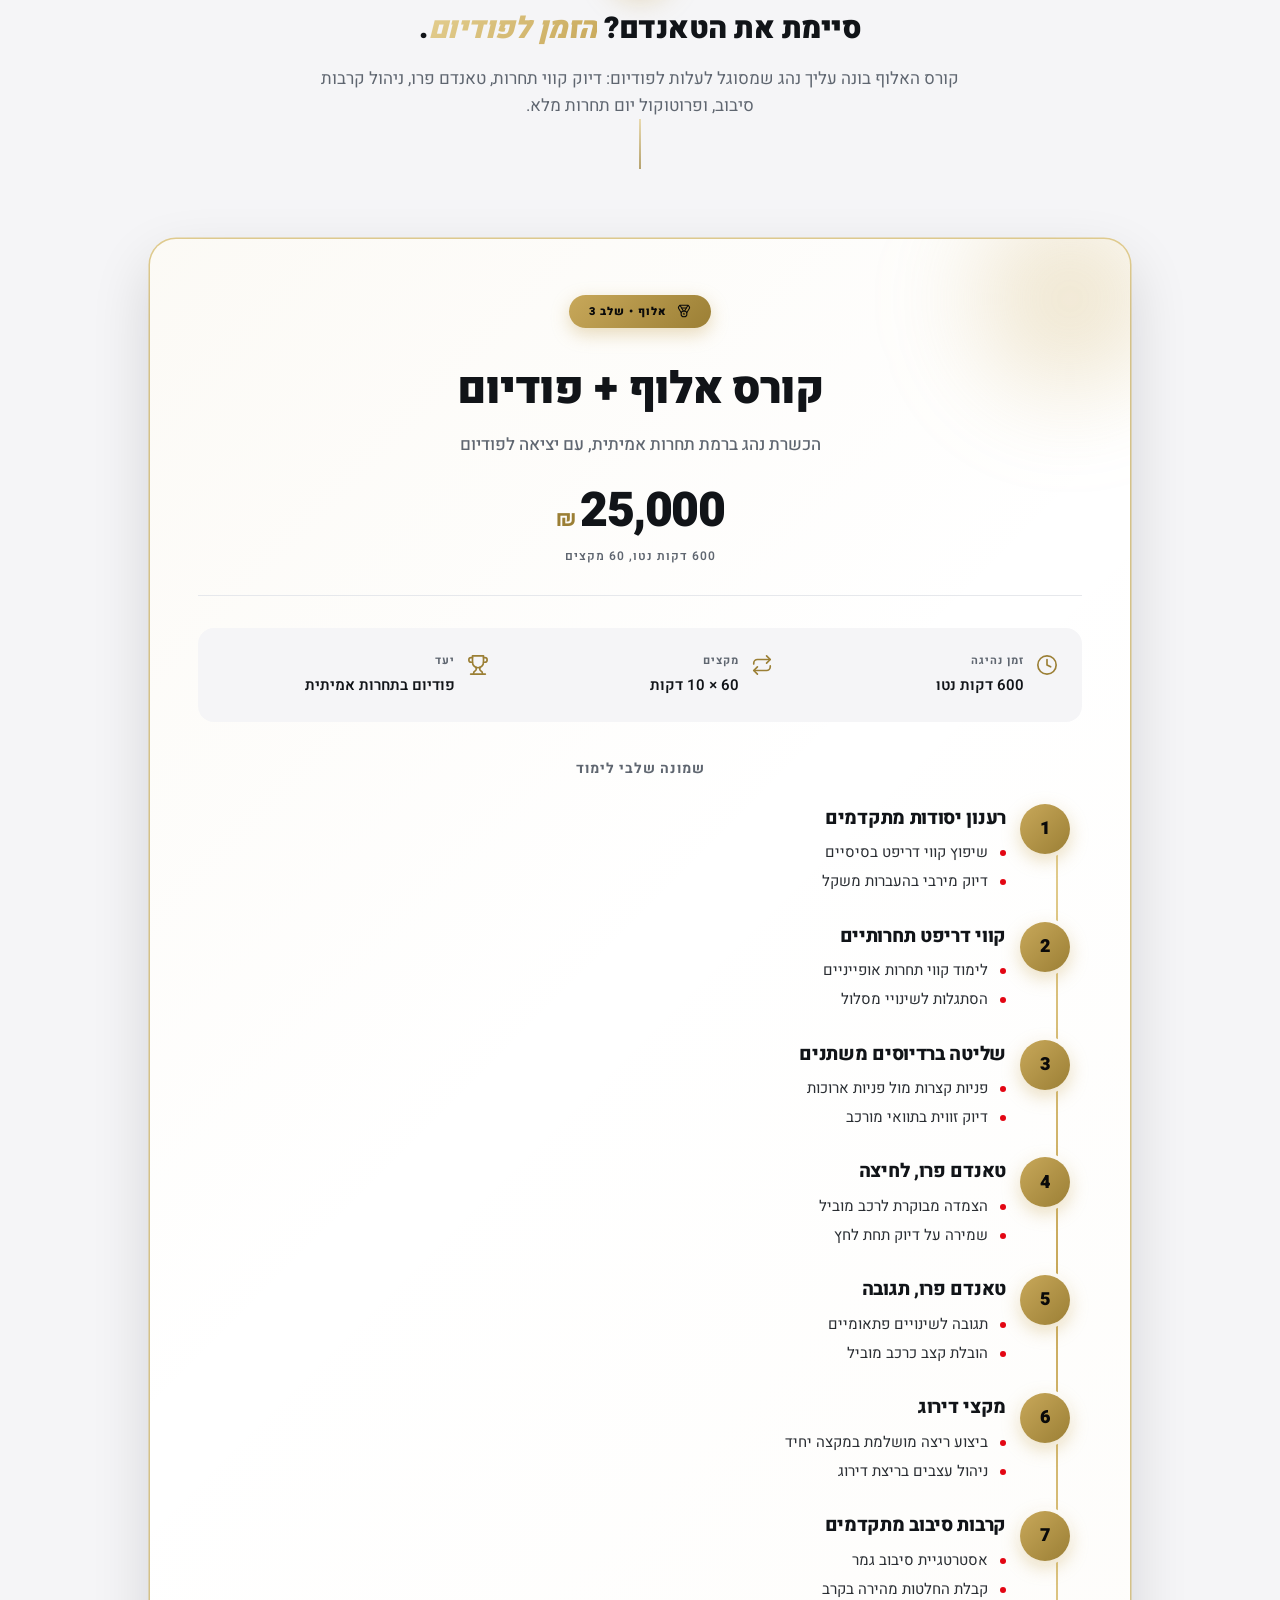
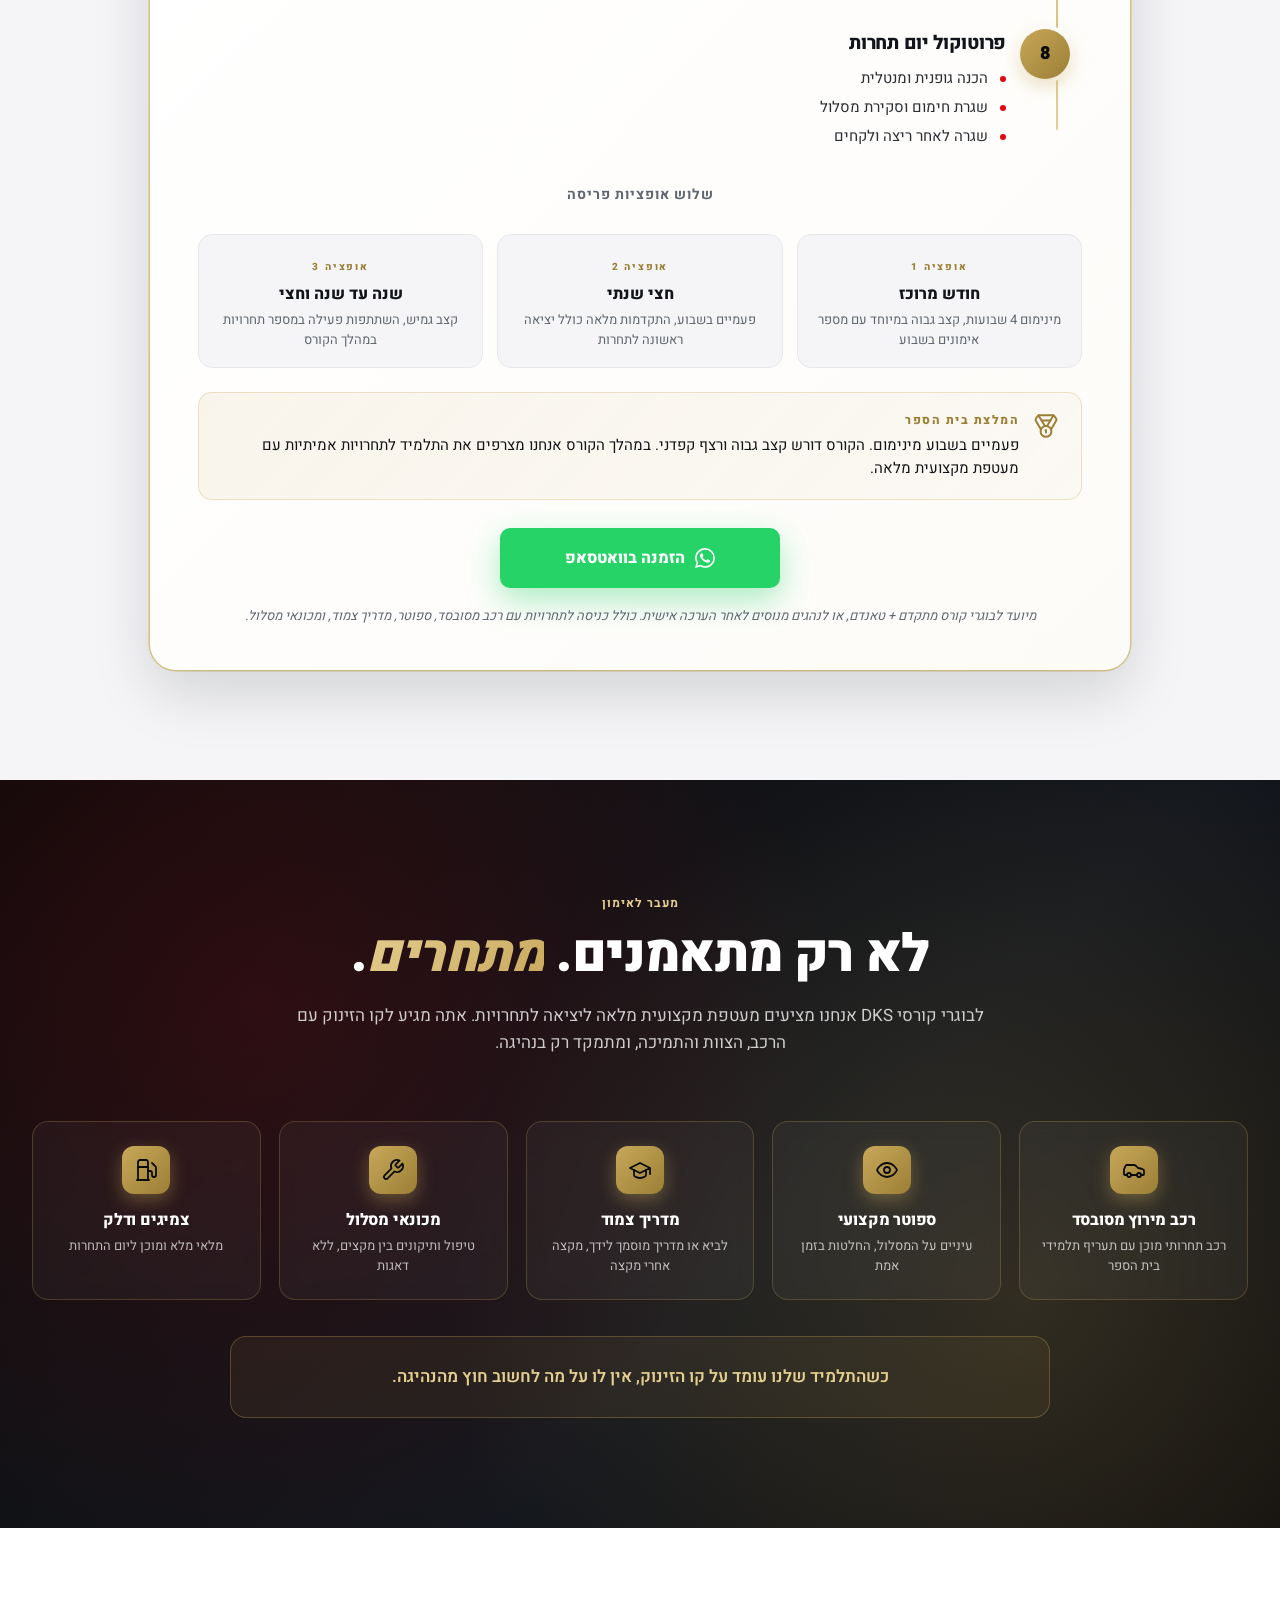
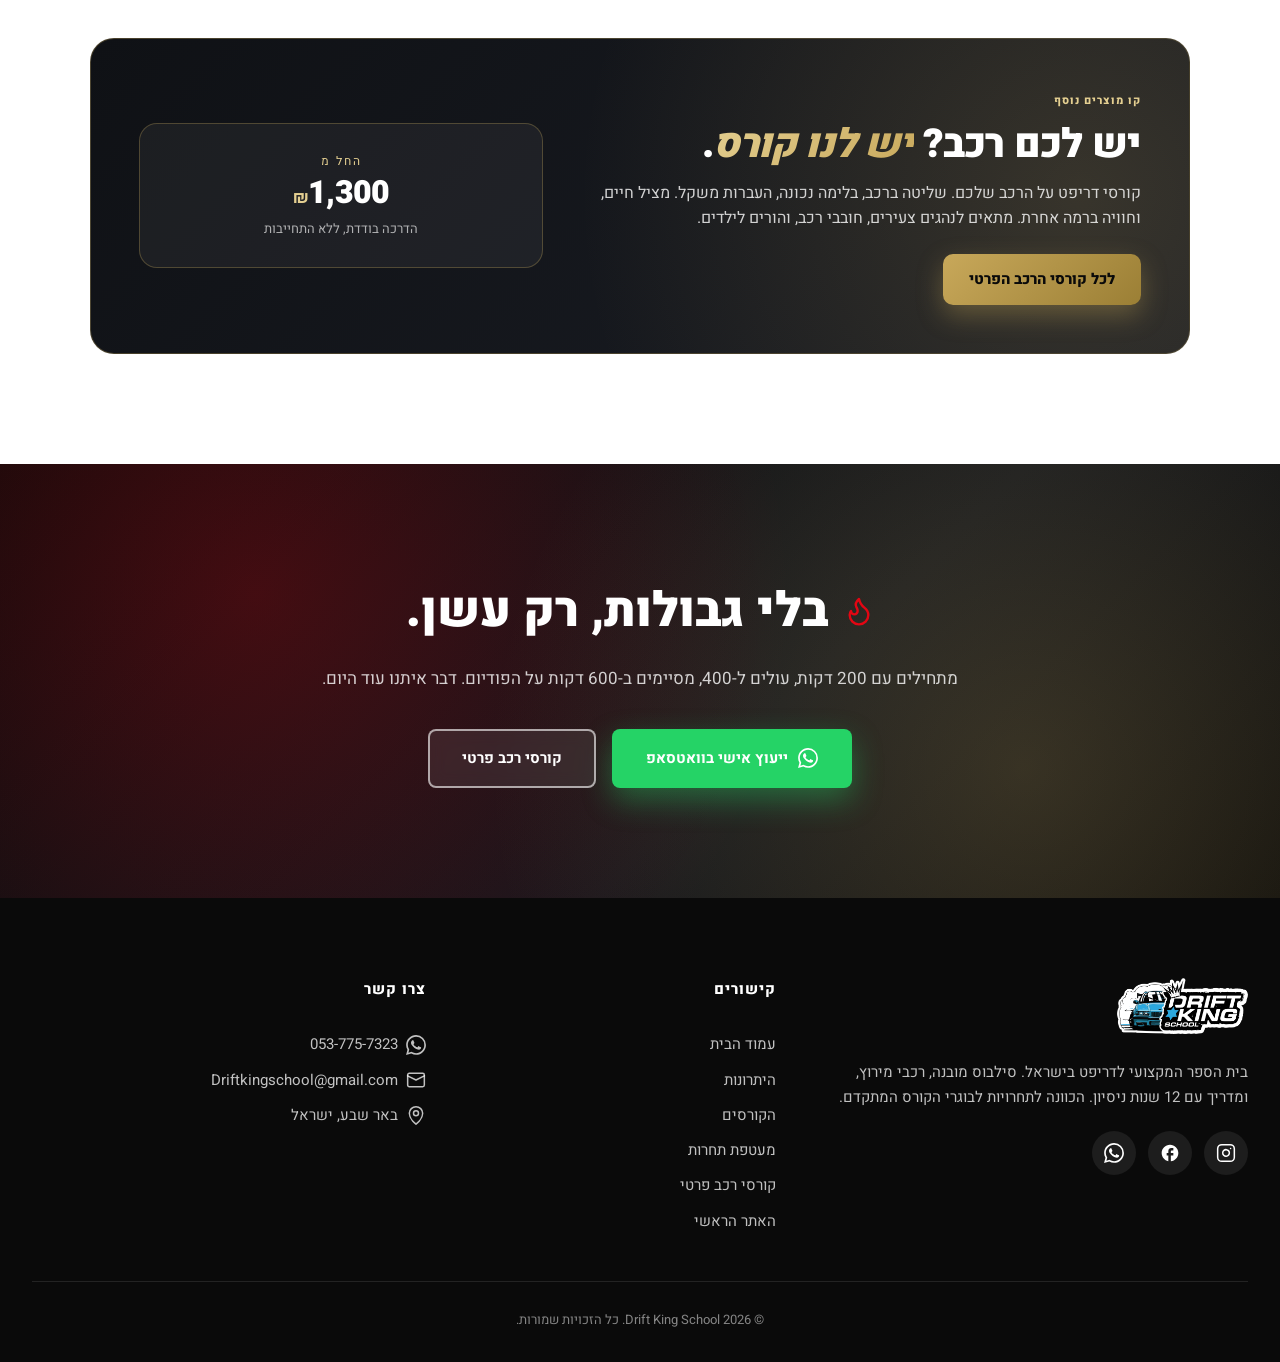
==== commit d94efd22: "Add Karting (dks-karting) to unified nav Co-Authored-By: Claude Fable 5 <noreply@anthropic.com>" ====
--- a/index.html
+++ b/index.html
@@ -68,6 +68,7 @@
             <a href="#" class="nav-current" data-he="קורסים" data-en="Courses" data-ru="Курсы">קורסים</a>
             <a href="https://driftkingschool.github.io/track-days/" data-he="ימי מסלול" data-en="Track Days" data-ru="Трек-дни">ימי מסלול</a>
             <a href="https://driftkingschool.github.io/competition-rentals/" data-he="תחרויות" data-en="Competitions" data-ru="Соревнования">תחרויות</a>
+        <a href="https://driftkingschool.github.io/dks-karting/" data-he="קארטינג" data-en="Karting" data-ru="Картинг">קארטינג</a>
             <a href="https://driftkingschool.github.io/dks-bangkok/" data-he="בנגקוק" data-en="Bangkok" data-ru="Бангкок">בנגקוק</a>
             <a href="https://driftkingschool.github.io/dks-rishayon/" data-he="רישיון ספורטיבי" data-en="Sport License" data-ru="Спортивная лицензия">רישיון ספורטיבי</a>
             <a href="https://wa.me/972537757323?text=שלום!%20אני%20מעוניין%20בקורסי%20דריפט" class="nav-cta" target="_blank" rel="noopener">
@@ -86,6 +87,7 @@
         <a href="#" class="nav-current" onclick="closeMobile()" data-he="קורסים" data-en="Courses" data-ru="Курсы">קורסים</a>
         <a href="https://driftkingschool.github.io/track-days/" data-he="ימי מסלול" data-en="Track Days" data-ru="Трек-дни">ימי מסלול</a>
         <a href="https://driftkingschool.github.io/competition-rentals/" data-he="תחרויות" data-en="Competitions" data-ru="Соревнования">תחרויות</a>
+        <a href="https://driftkingschool.github.io/dks-karting/" data-he="קארטינג" data-en="Karting" data-ru="Картинг">קארטינג</a>
         <a href="https://driftkingschool.github.io/dks-bangkok/" data-he="בנגקוק" data-en="Bangkok" data-ru="Бангкок">בנגקוק</a>
             <a href="https://driftkingschool.github.io/dks-rishayon/" data-he="רישיון ספורטיבי" data-en="Sport License" data-ru="Спортивная лицензия">רישיון ספורטיבי</a>
         <div class="mobile-sub-nav">
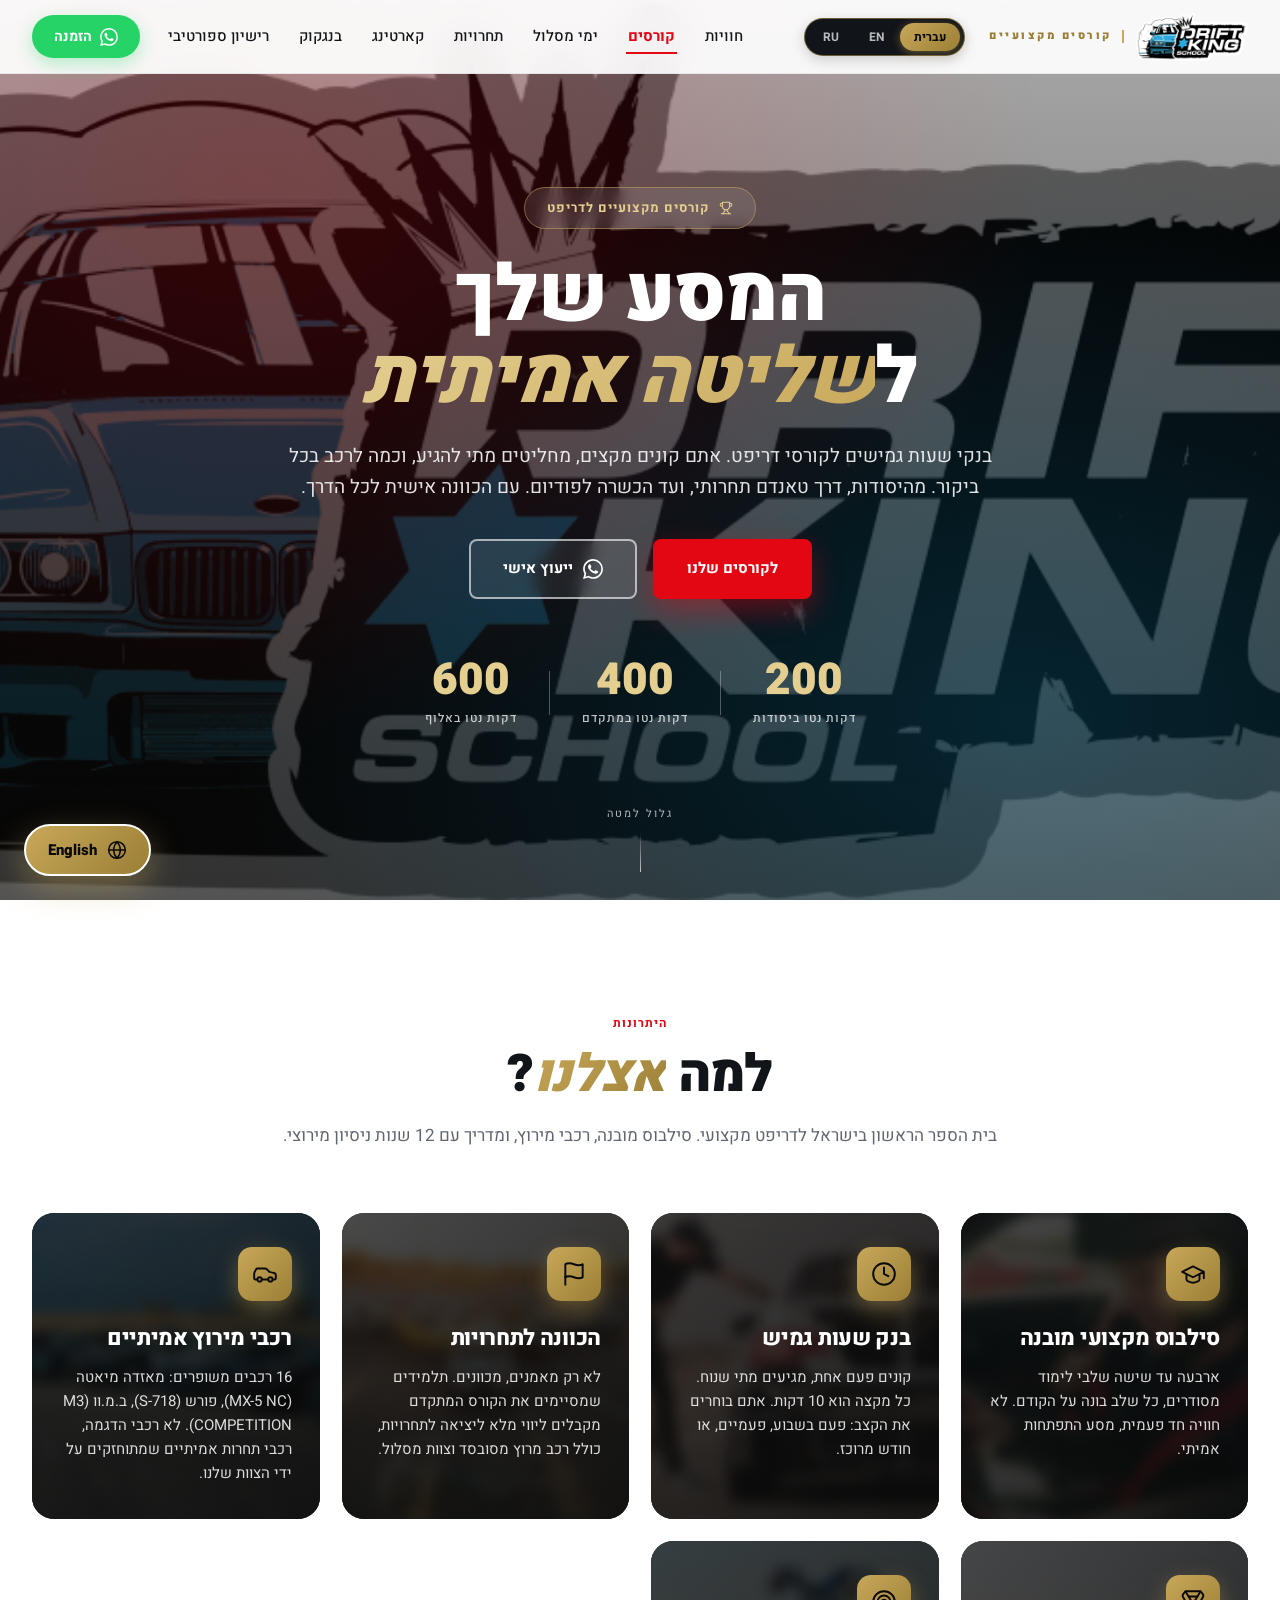
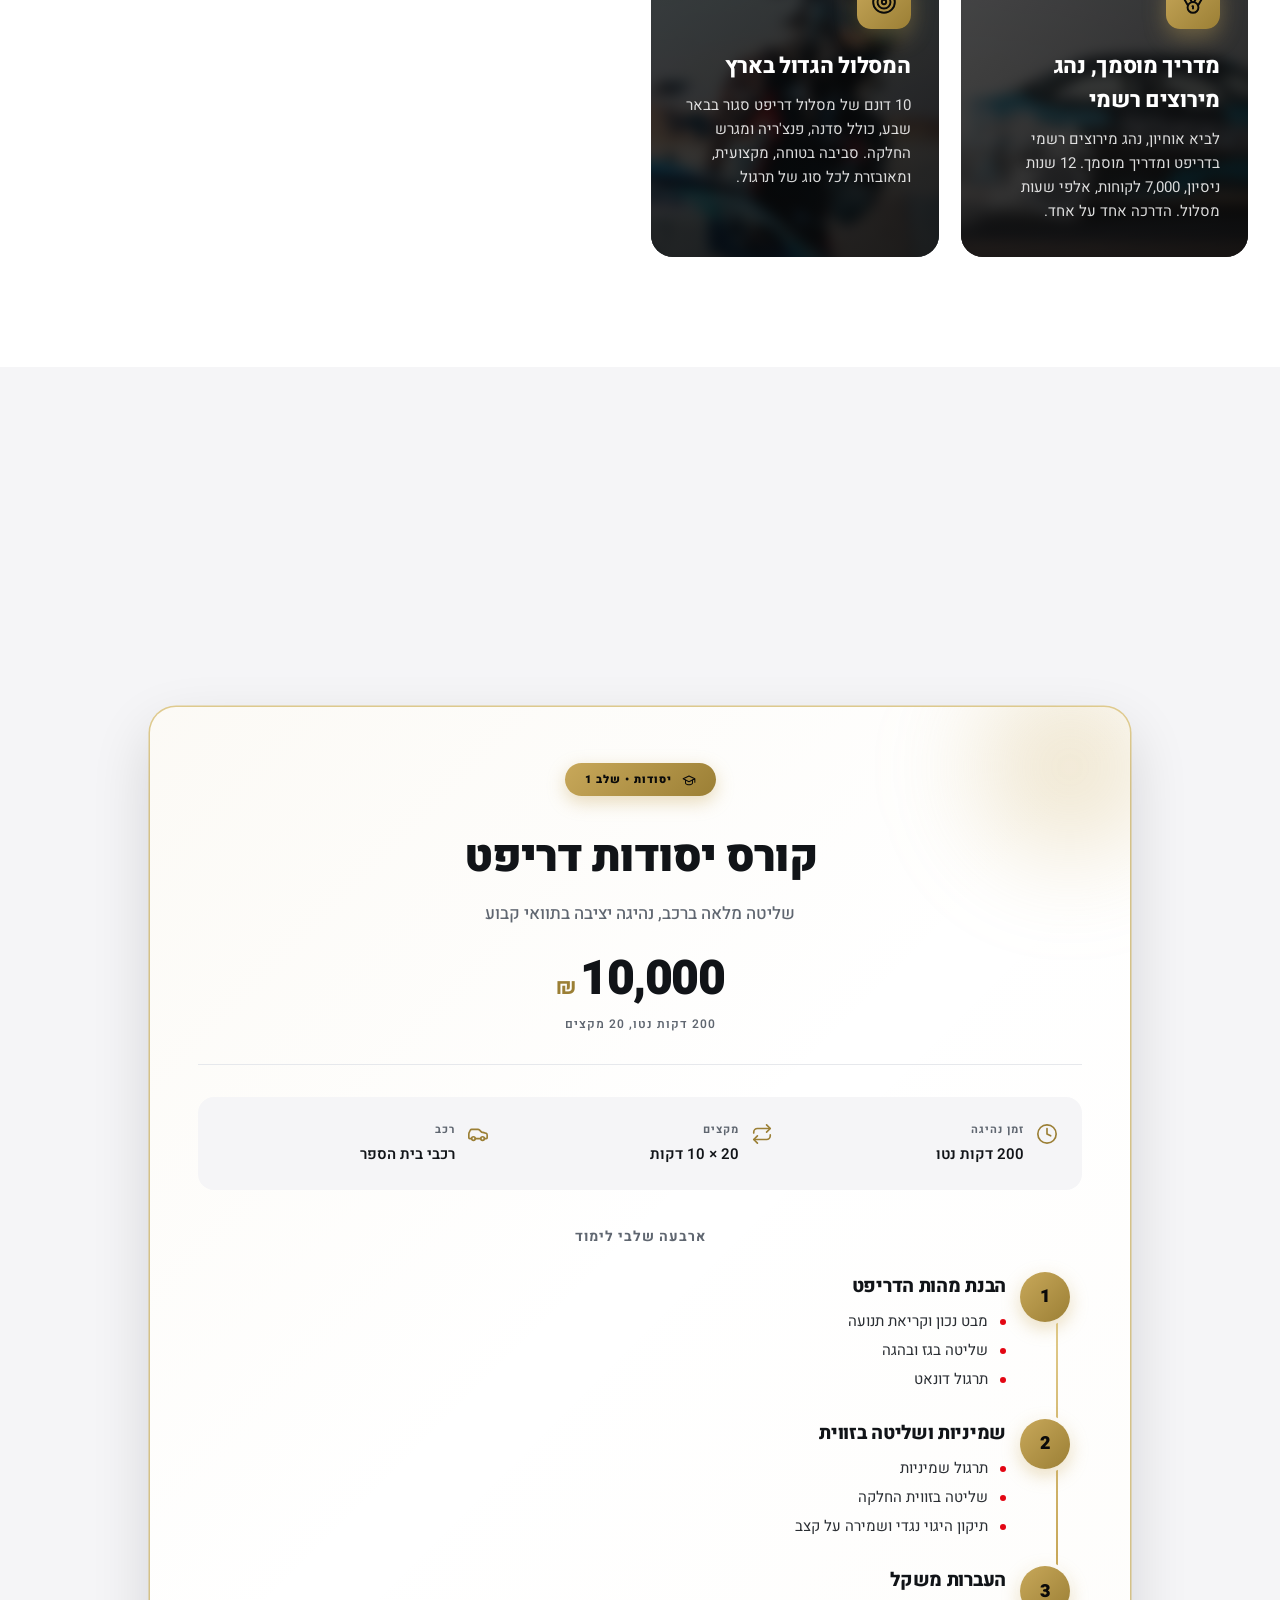
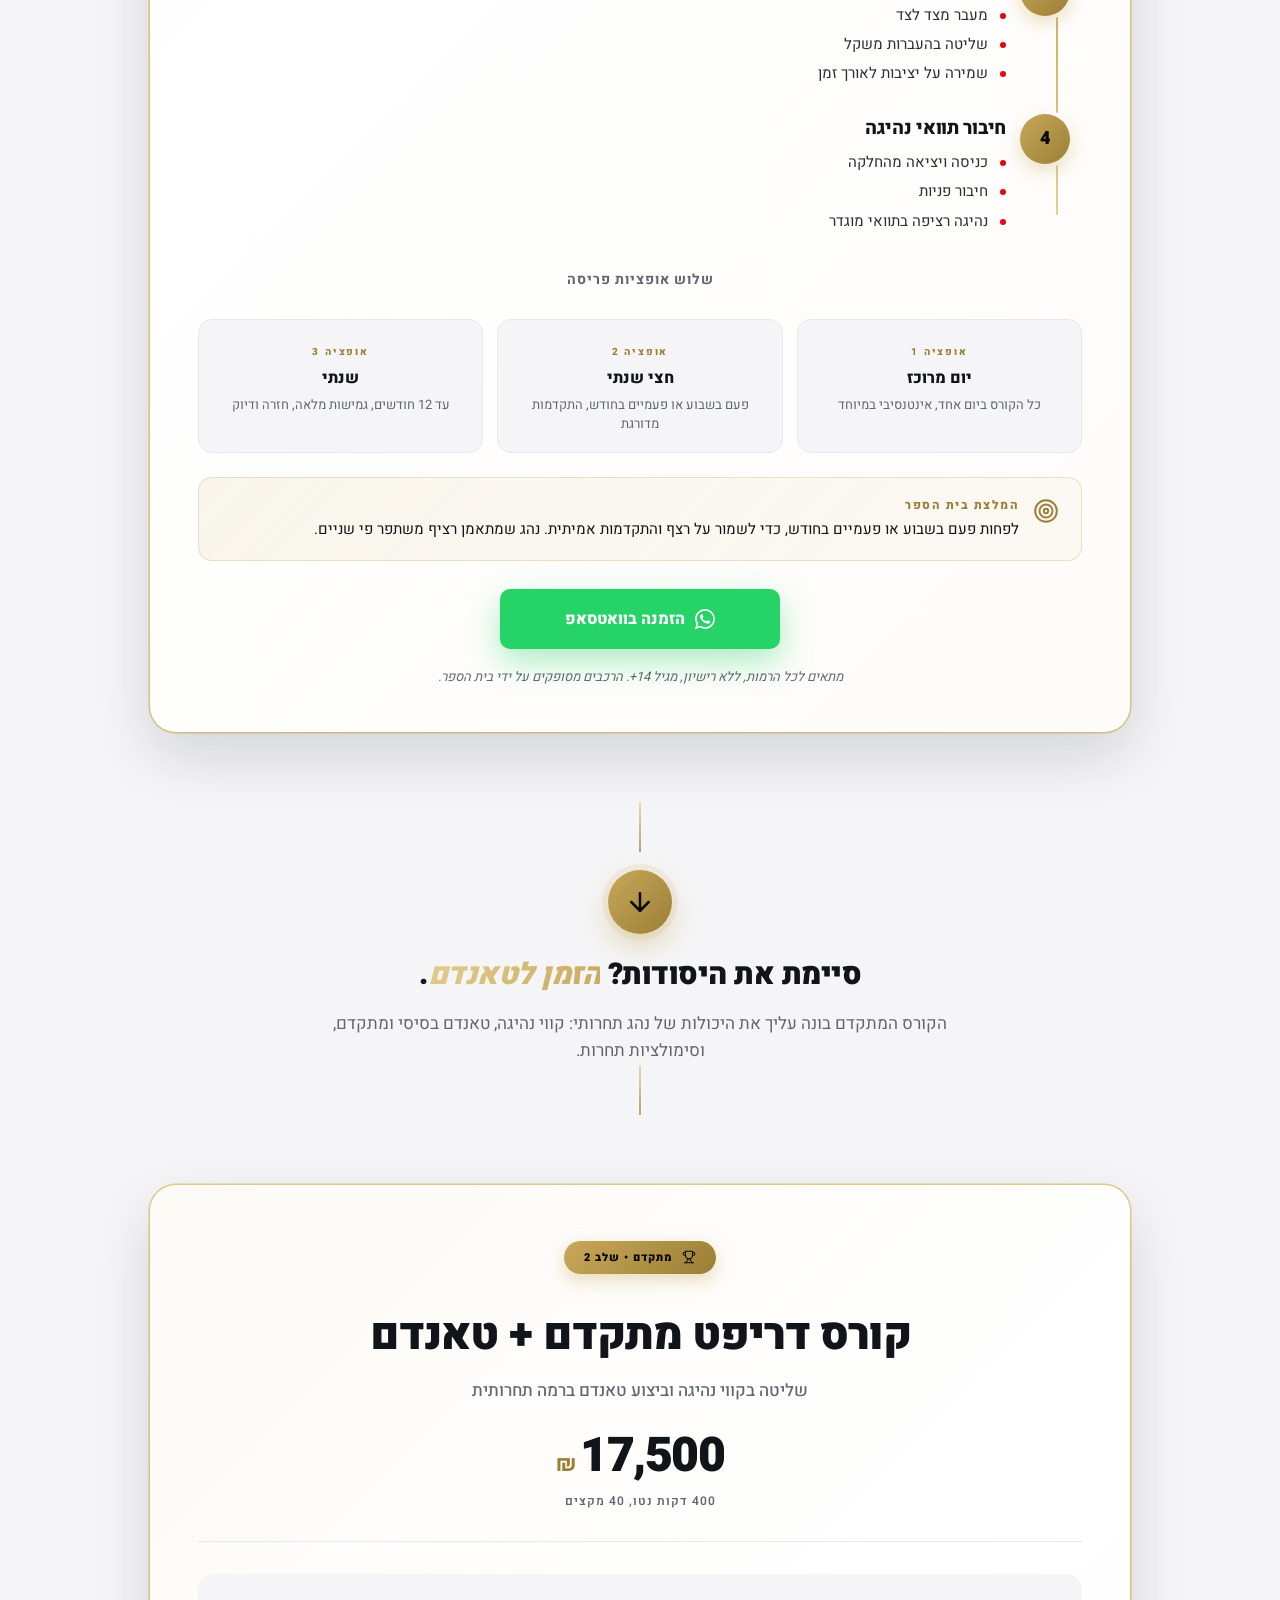
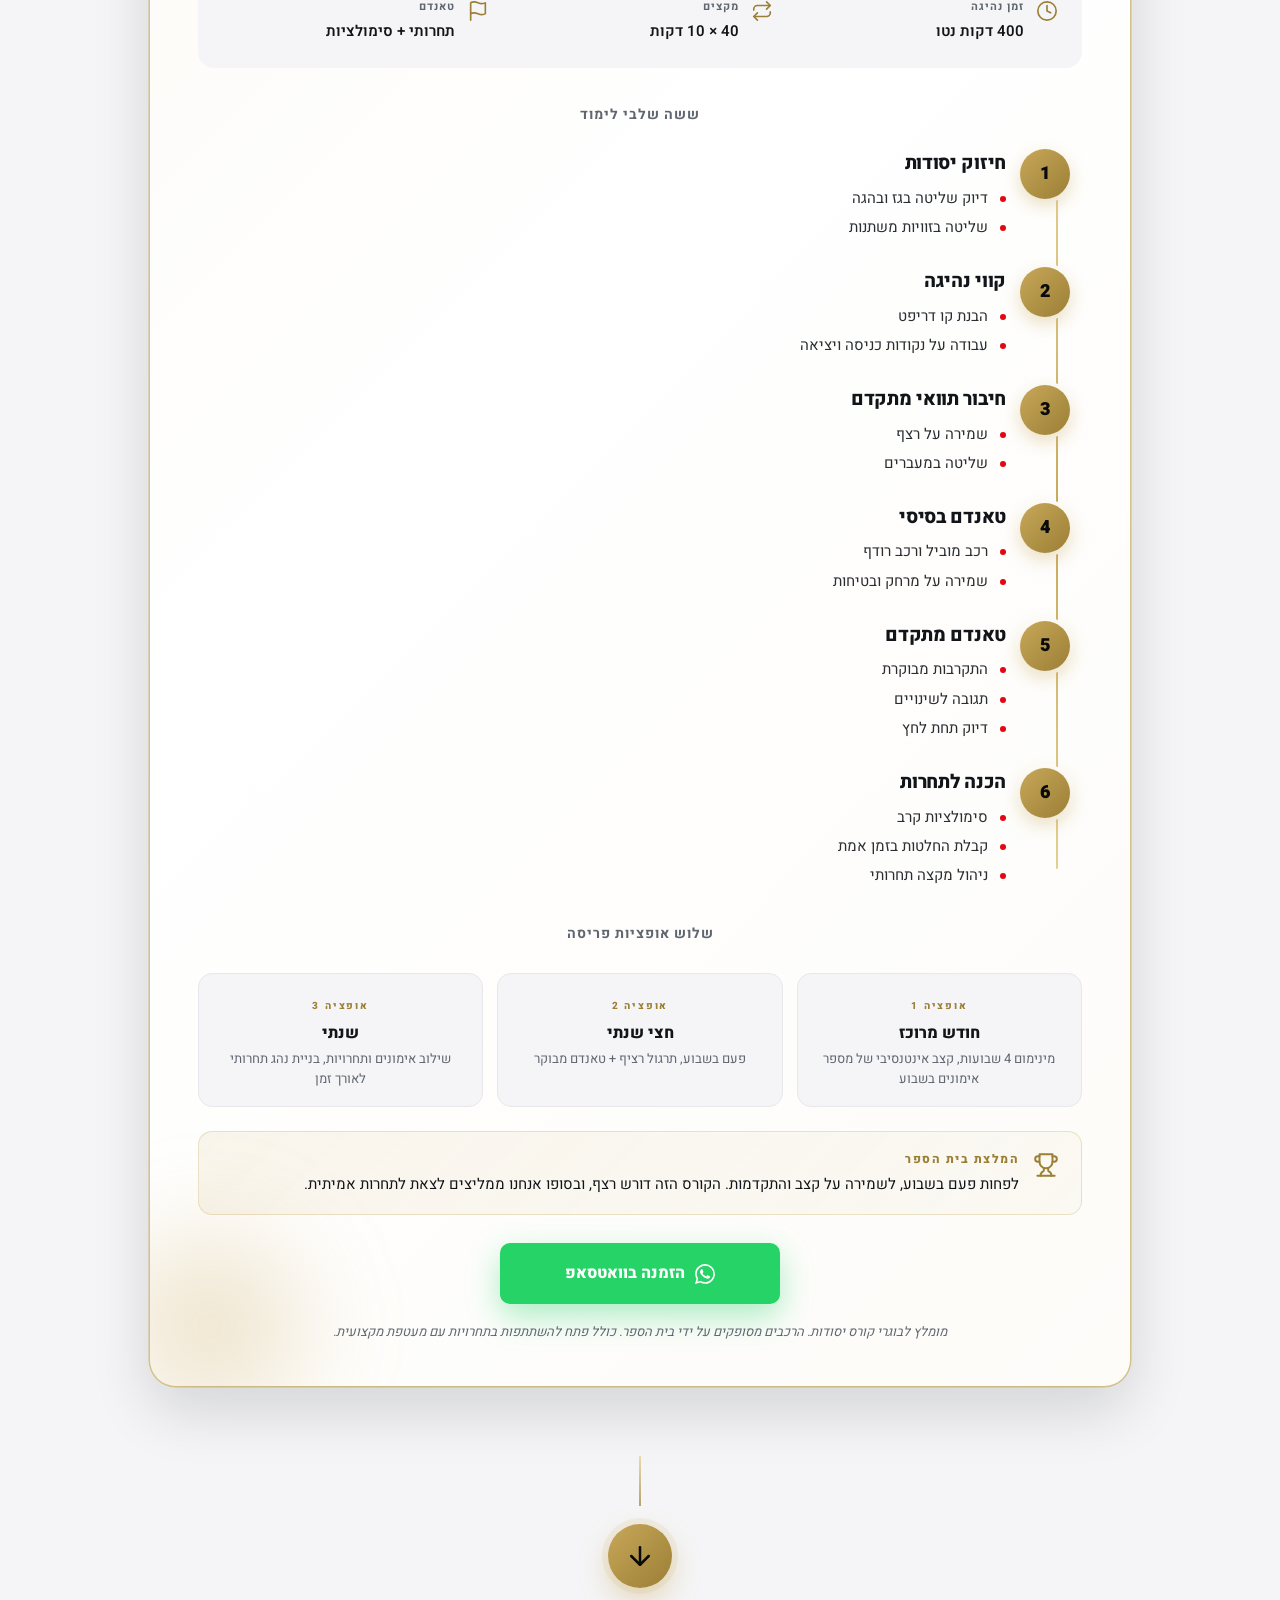
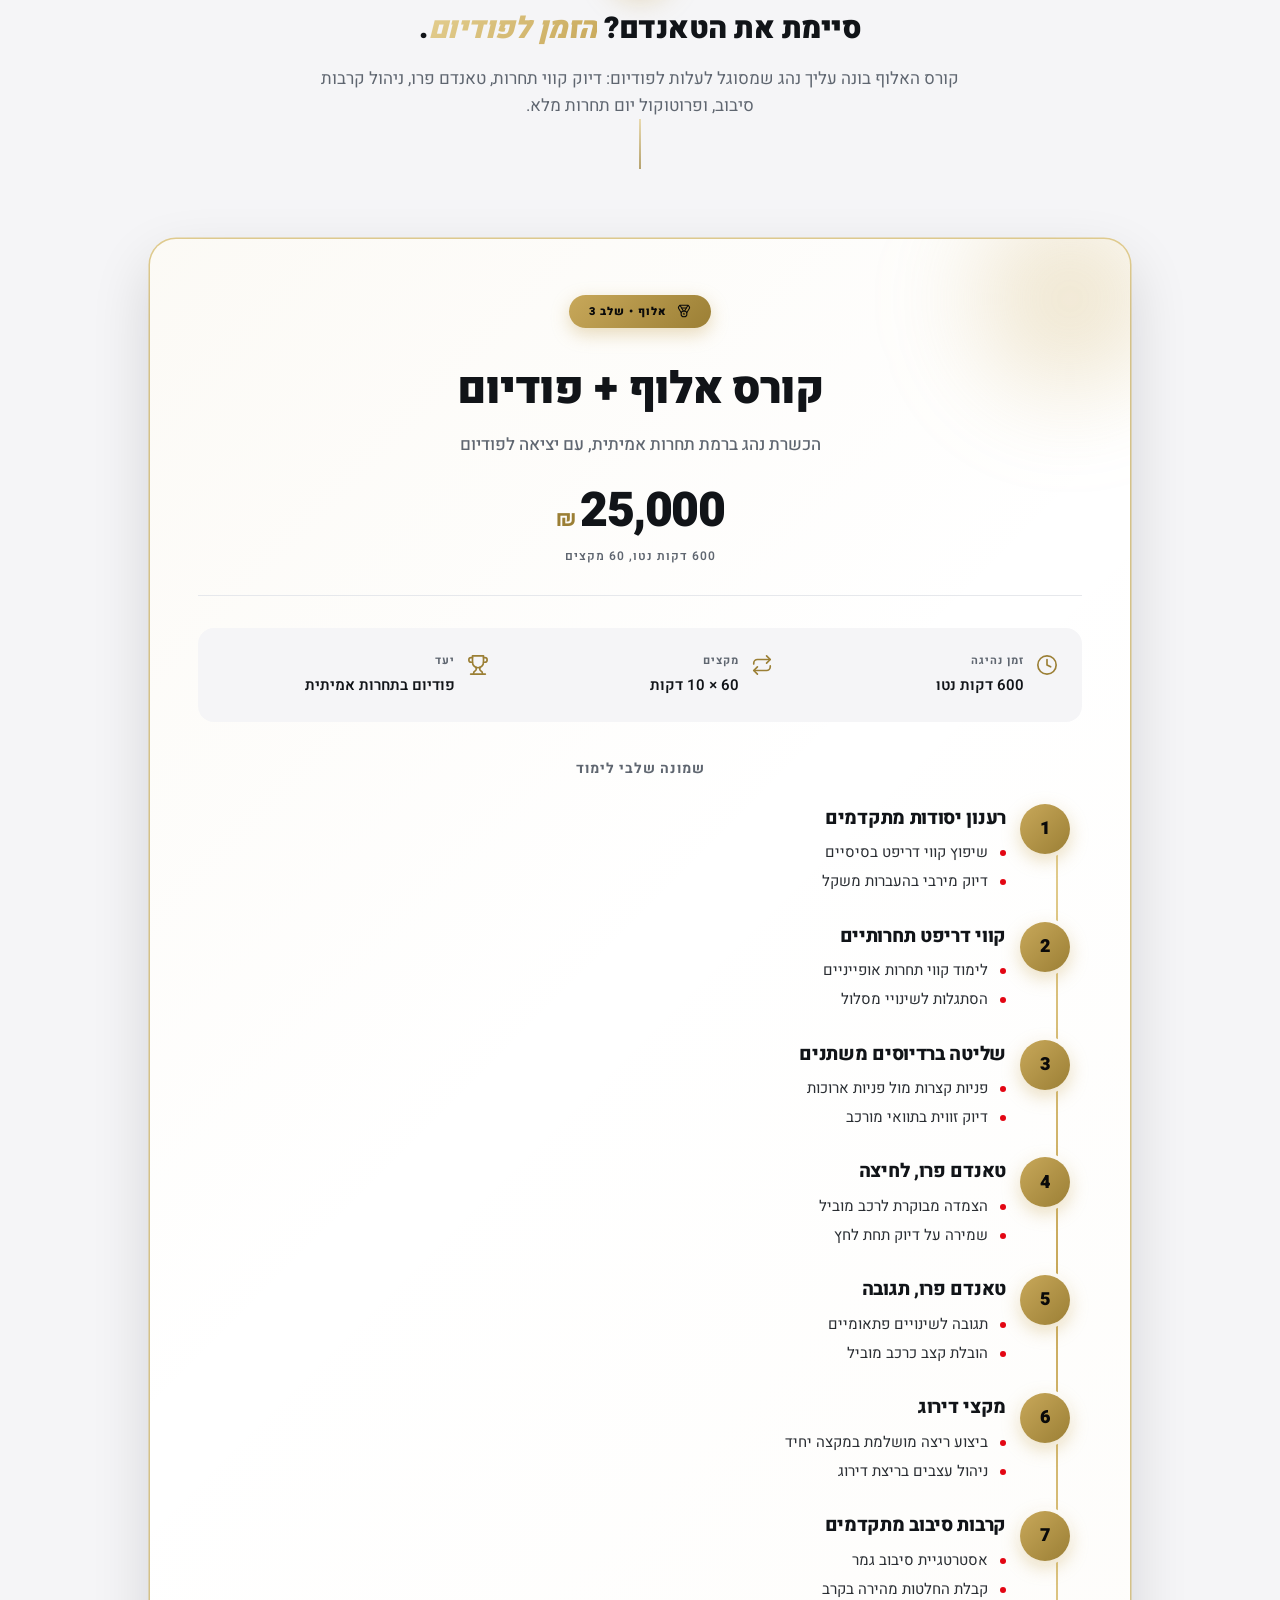
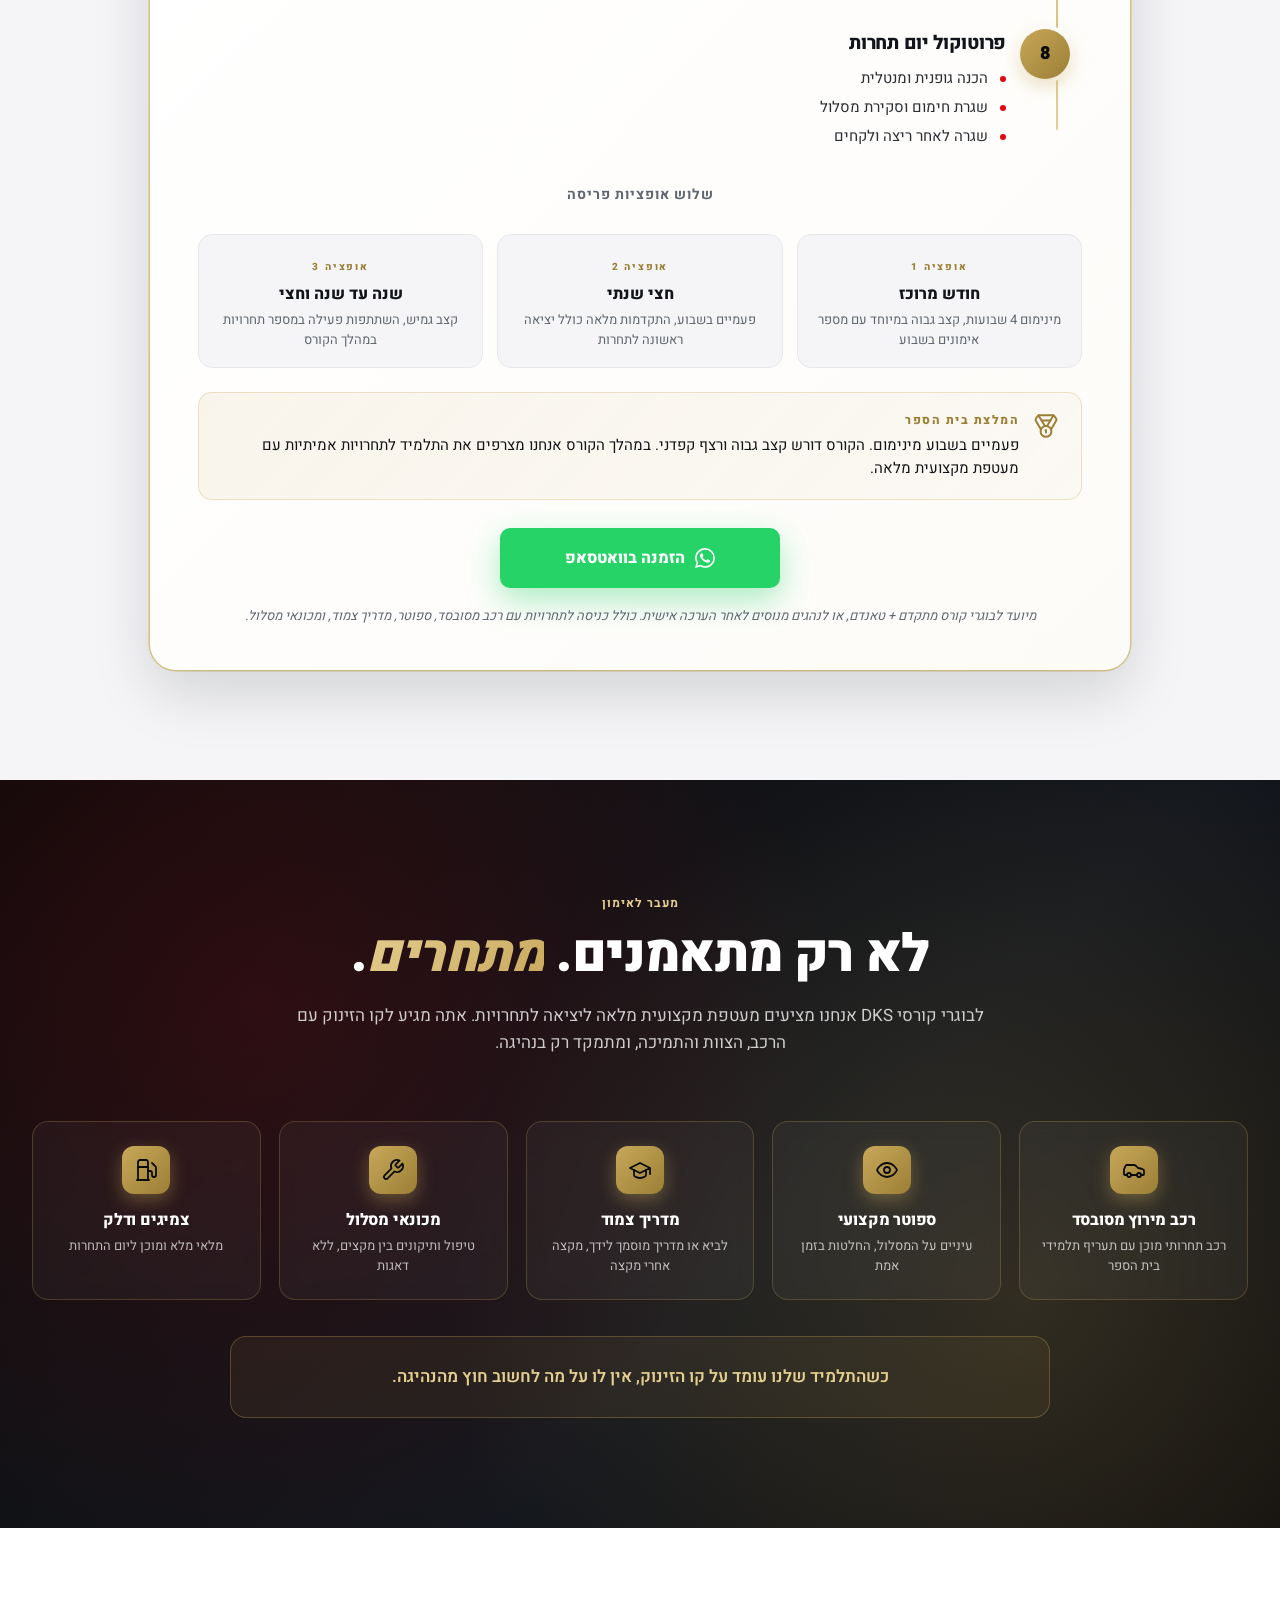
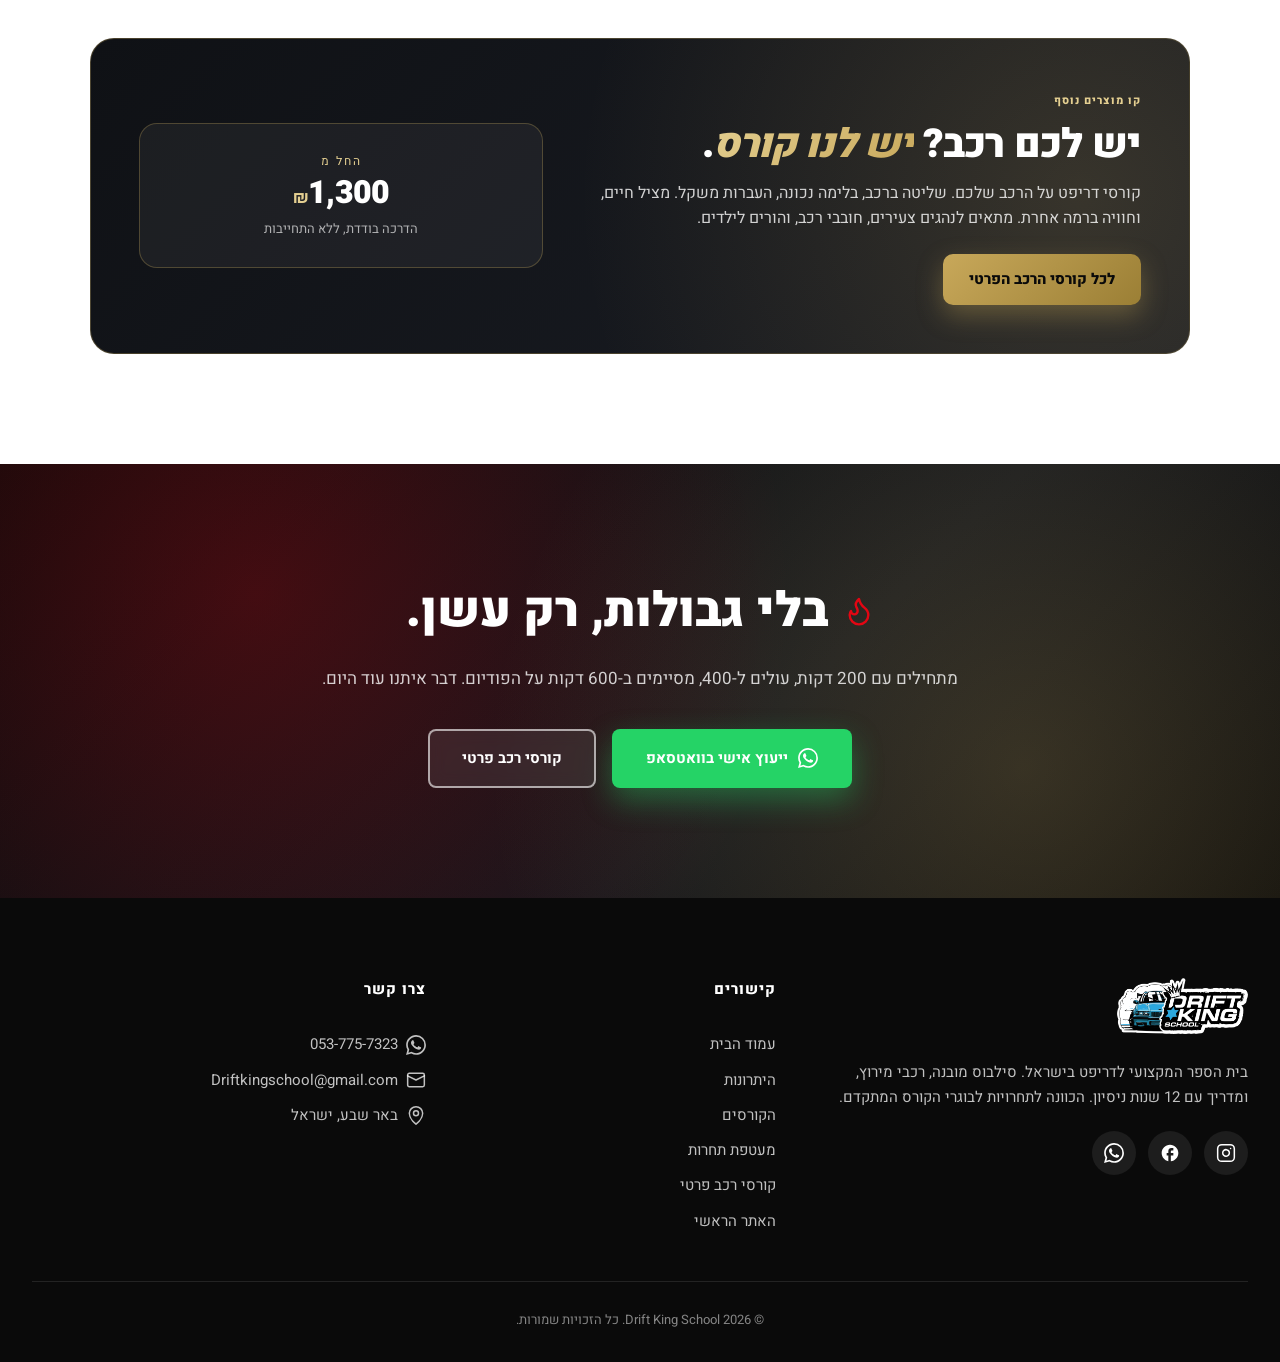
==== commit b5eddd61: "Link preview: 1200x630 WhatsApp card (og-cover.jpg) + full og/twitter meta block" ====
--- a/index.html
+++ b/index.html
@@ -4,6 +4,23 @@
     <meta charset="UTF-8">
     <meta name="viewport" content="width=device-width, initial-scale=1.0">
     <title data-he="קורסי דריפט מקצועיים | Drift King School" data-en="Professional Drift Courses | Drift King School" data-ru="Профессиональные курсы дрифта | Drift King School">קורסי דריפט מקצועיים | Drift King School</title>
+    <!-- ===== Link preview (WhatsApp / Facebook / Twitter): 1200x630 card ===== -->
+    <meta property="og:type" content="website">
+    <meta property="og:site_name" content="Drift King School">
+    <meta property="og:locale" content="he_IL">
+    <meta property="og:title" content="קורסי דריפט מקצועיים | Drift King School">
+    <meta property="og:description" content="לא חוויה. מסע. סילבוס מקצועי, רכבי מירוץ ייעודיים וליווי אישי שבונה ממך נהג דריפט אמיתי, מהיסודות ועד טאנדם ותחרויות.">
+    <meta property="og:url" content="https://driftkingschool.github.io/dks-courses/">
+    <meta property="og:image" content="https://driftkingschool.github.io/dks-courses/og-cover.jpg?v=2026-09-10">
+    <meta property="og:image:secure_url" content="https://driftkingschool.github.io/dks-courses/og-cover.jpg?v=2026-09-10">
+    <meta property="og:image:type" content="image/jpeg">
+    <meta property="og:image:width" content="1200">
+    <meta property="og:image:height" content="630">
+    <meta property="og:image:alt" content="קורסי דריפט מקצועיים">
+    <meta name="twitter:card" content="summary_large_image">
+    <meta name="twitter:title" content="קורסי דריפט מקצועיים | Drift King School">
+    <meta name="twitter:description" content="לא חוויה. מסע. סילבוס מקצועי, רכבי מירוץ ייעודיים וליווי אישי שבונה ממך נהג דריפט אמיתי, מהיסודות ועד טאנדם ותחרויות.">
+    <meta name="twitter:image" content="https://driftkingschool.github.io/dks-courses/og-cover.jpg?v=2026-09-10">
     <meta name="description" data-he="לא חוויה. מסע. סילבוס מקצועי, רכבי מירוץ ייעודיים, וליווי אישי שבונה ממך נהג דריפט אמיתי. מהיסודות, דרך טאנדם תחרותי, ועד הכשרה לפודיום." data-en="Not an experience. A journey. A structured curriculum, dedicated race vehicles, and personal coaching that builds you into a real drift driver. From foundations, through competitive tandem, to podium preparation." data-ru="Не впечатление. Путь. Структурированная программа, гоночные машины и личное наставничество. От основ через соревновательный тандем к подготовке к подиуму." content="לא חוויה. מסע. סילבוס מקצועי, רכבי מירוץ ייעודיים, וליווי אישי שבונה ממך נהג דריפט אמיתי. מהיסודות, דרך טאנדם תחרותי, ועד הכשרה לפודיום.">
     <link rel="icon" href="logo.png" type="image/png">
     <link rel="preconnect" href="https://fonts.googleapis.com">
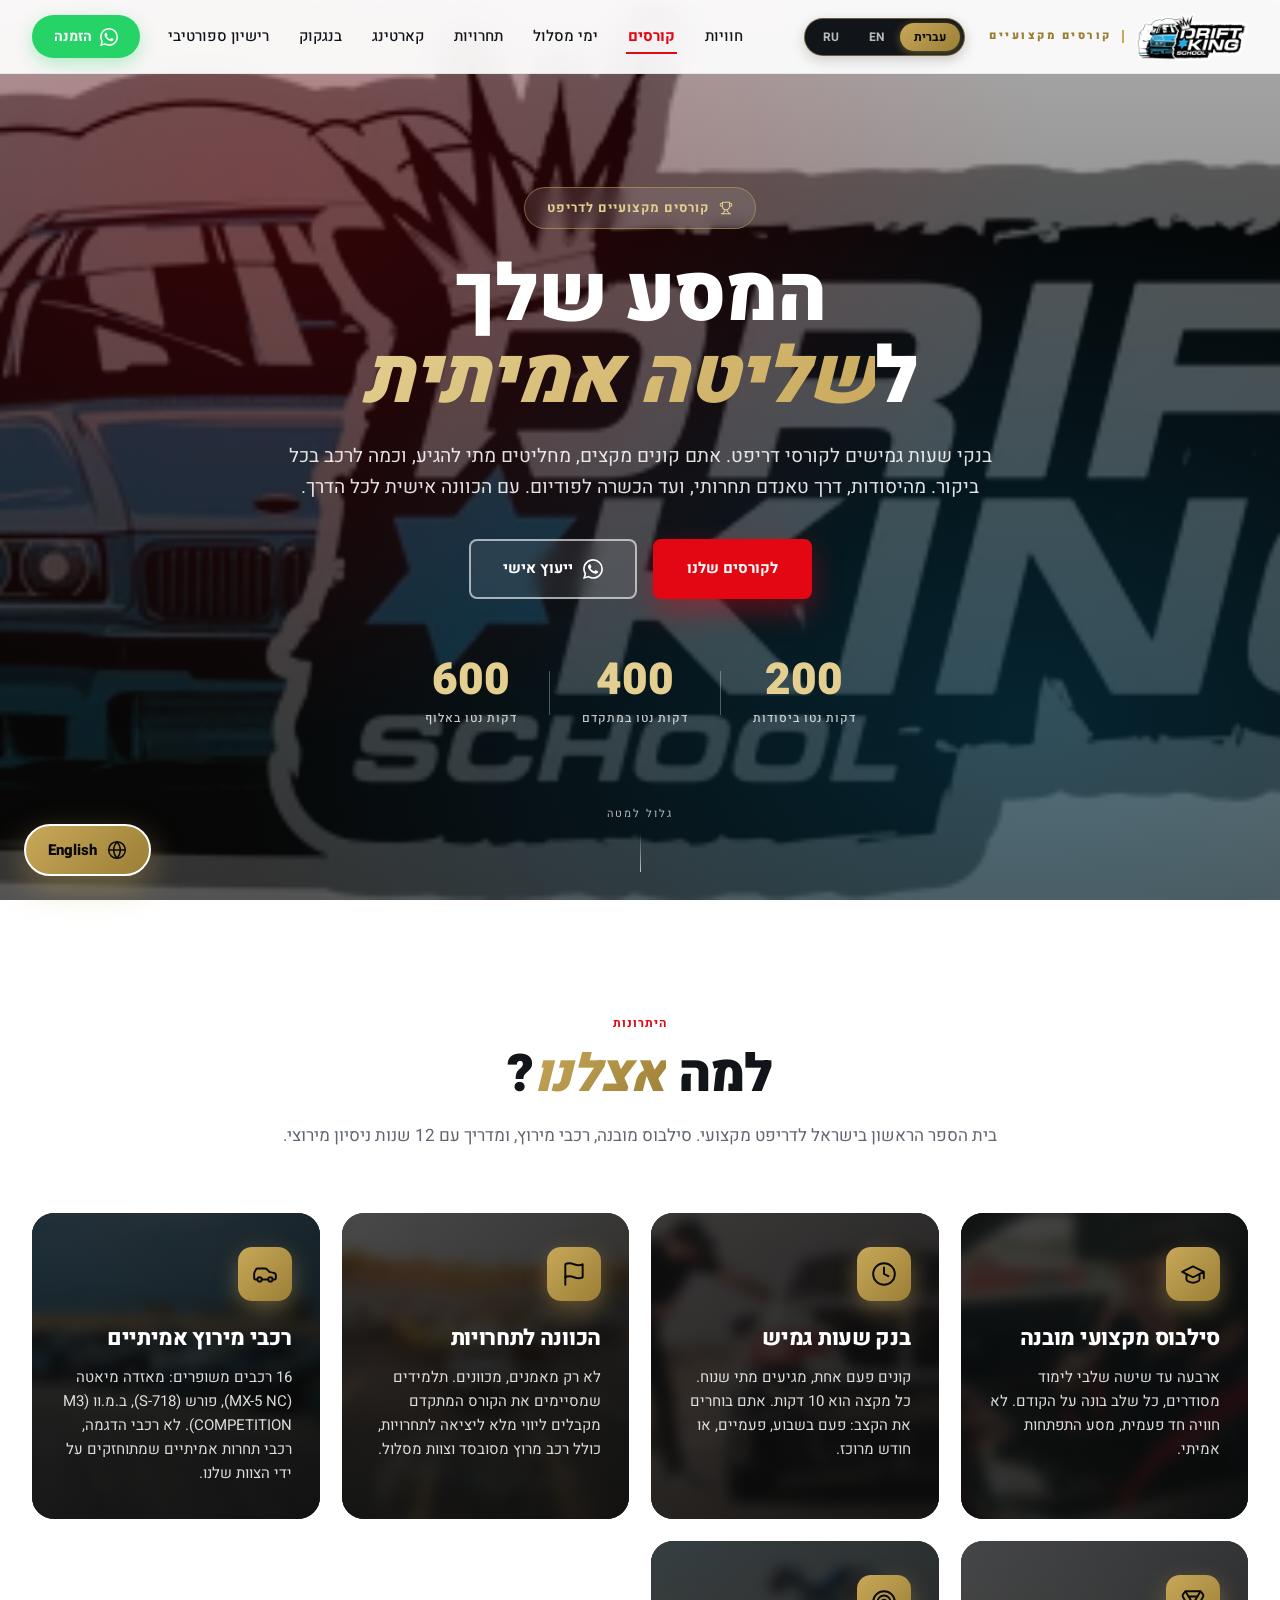
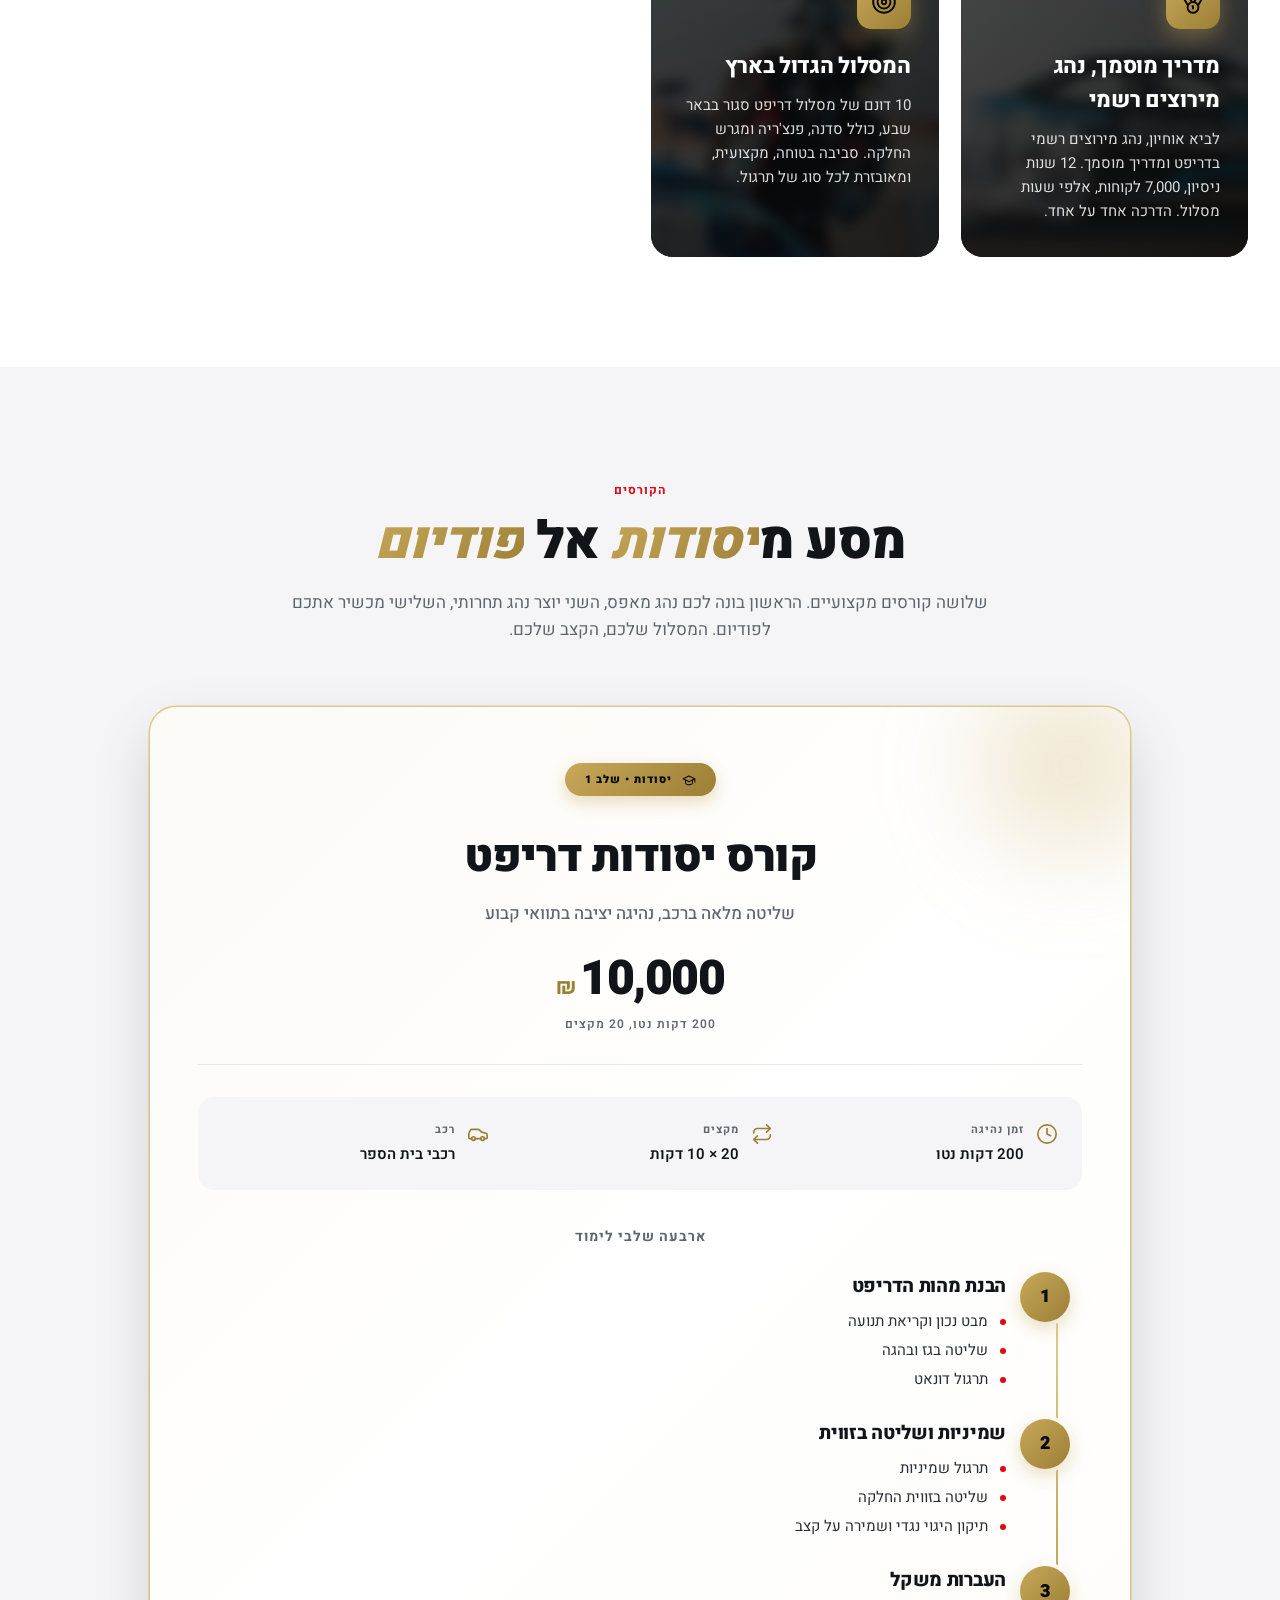
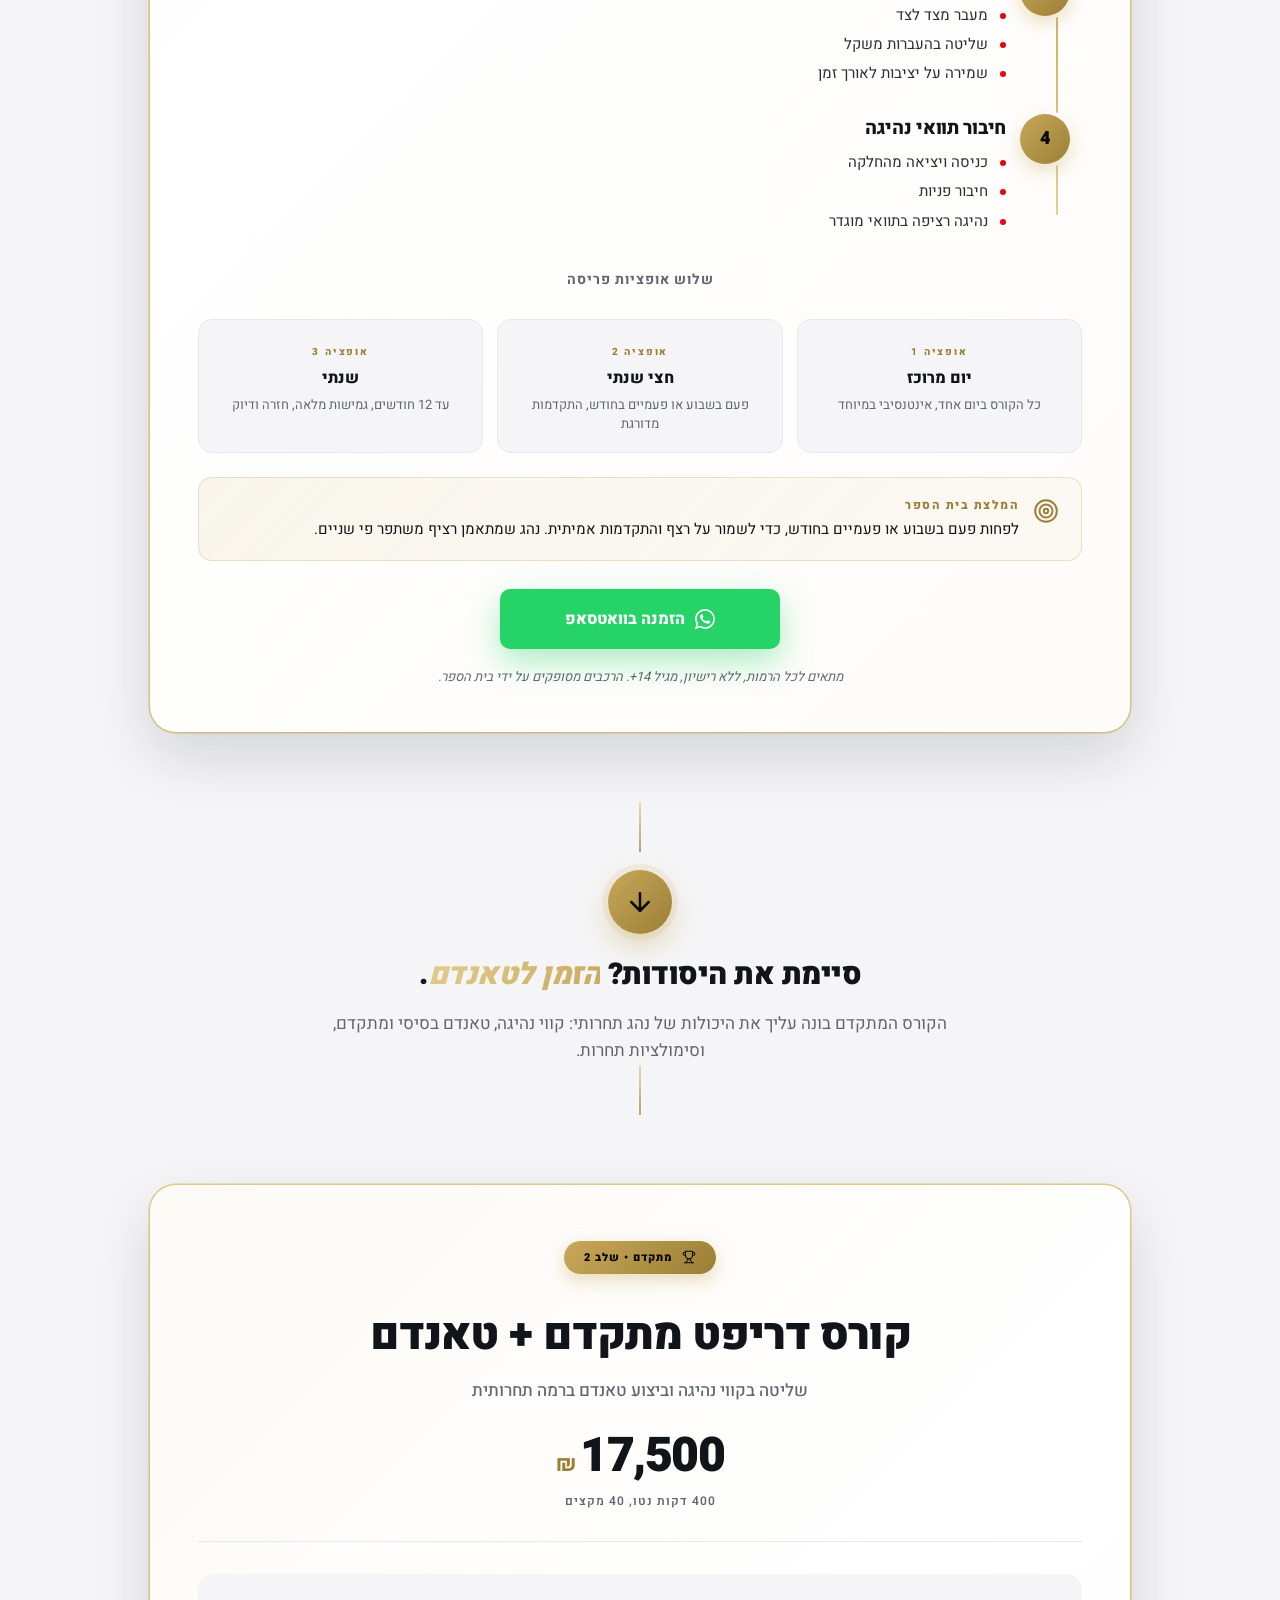
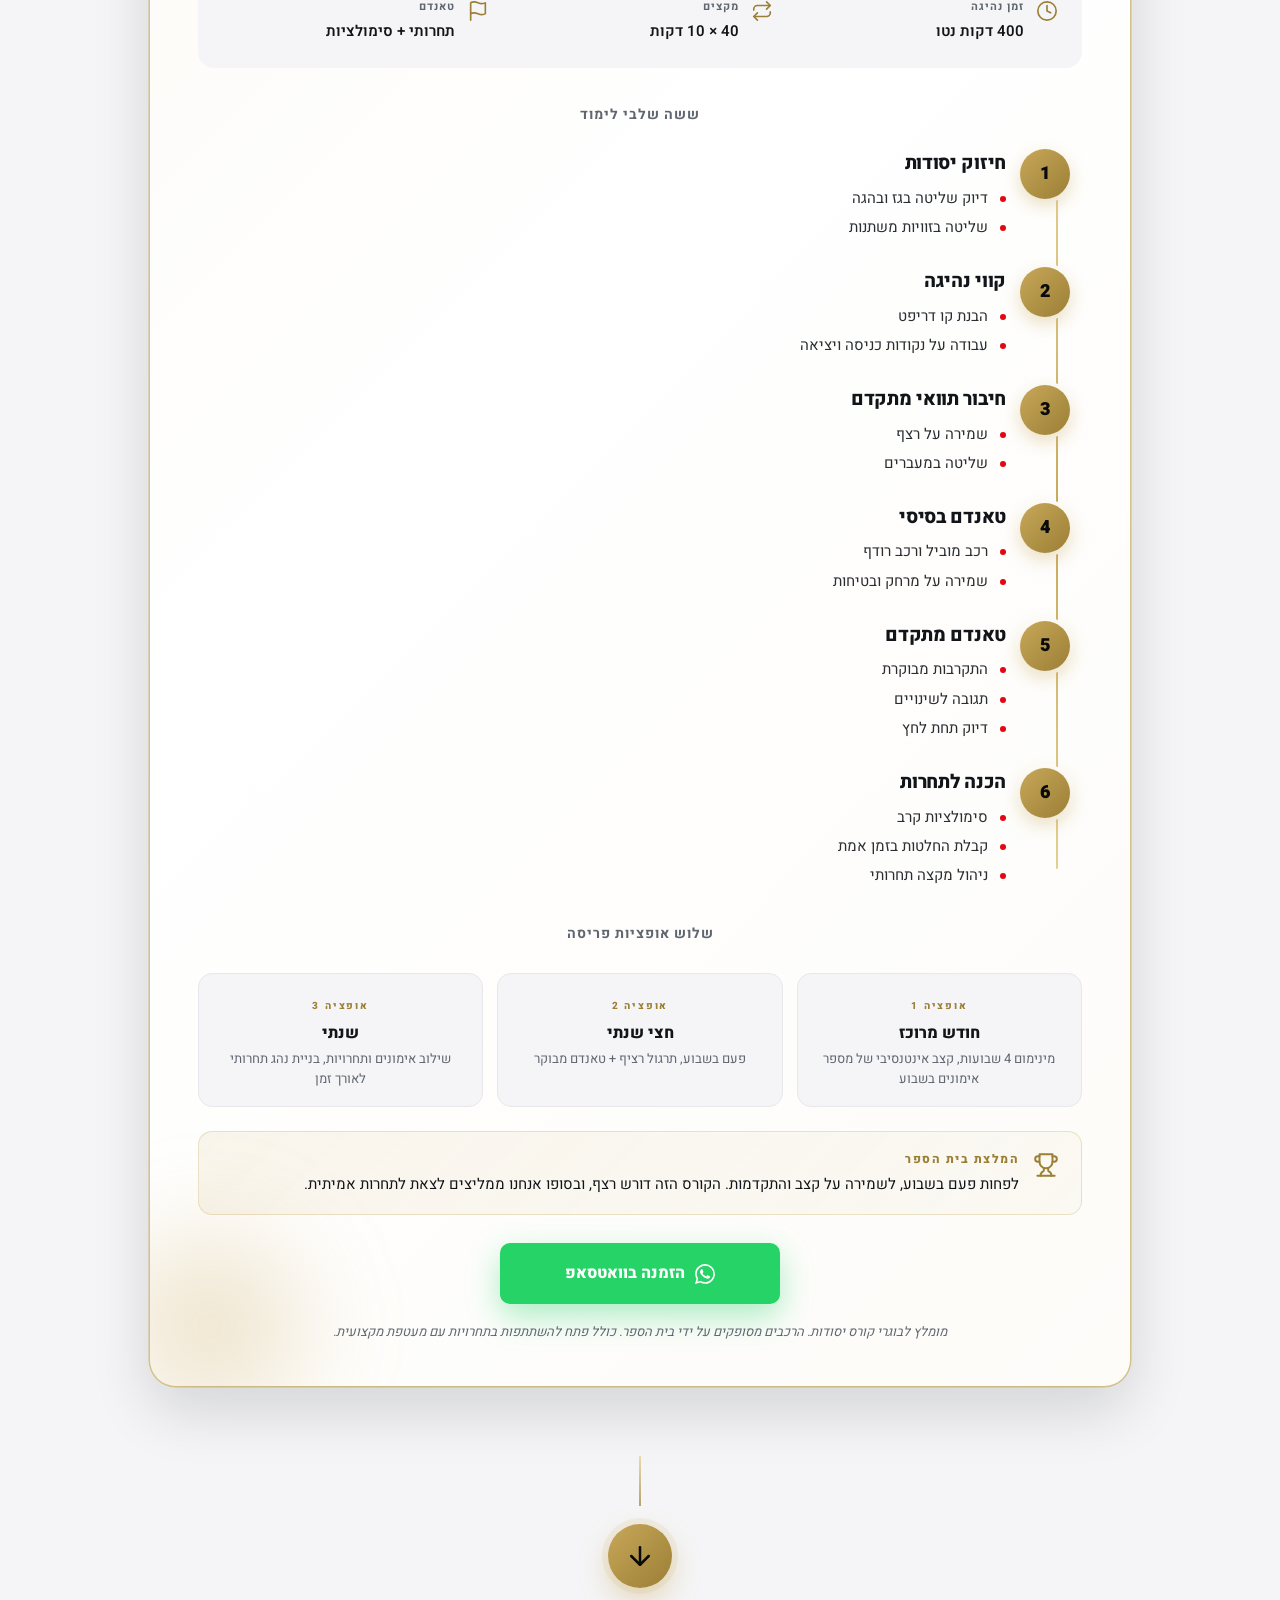
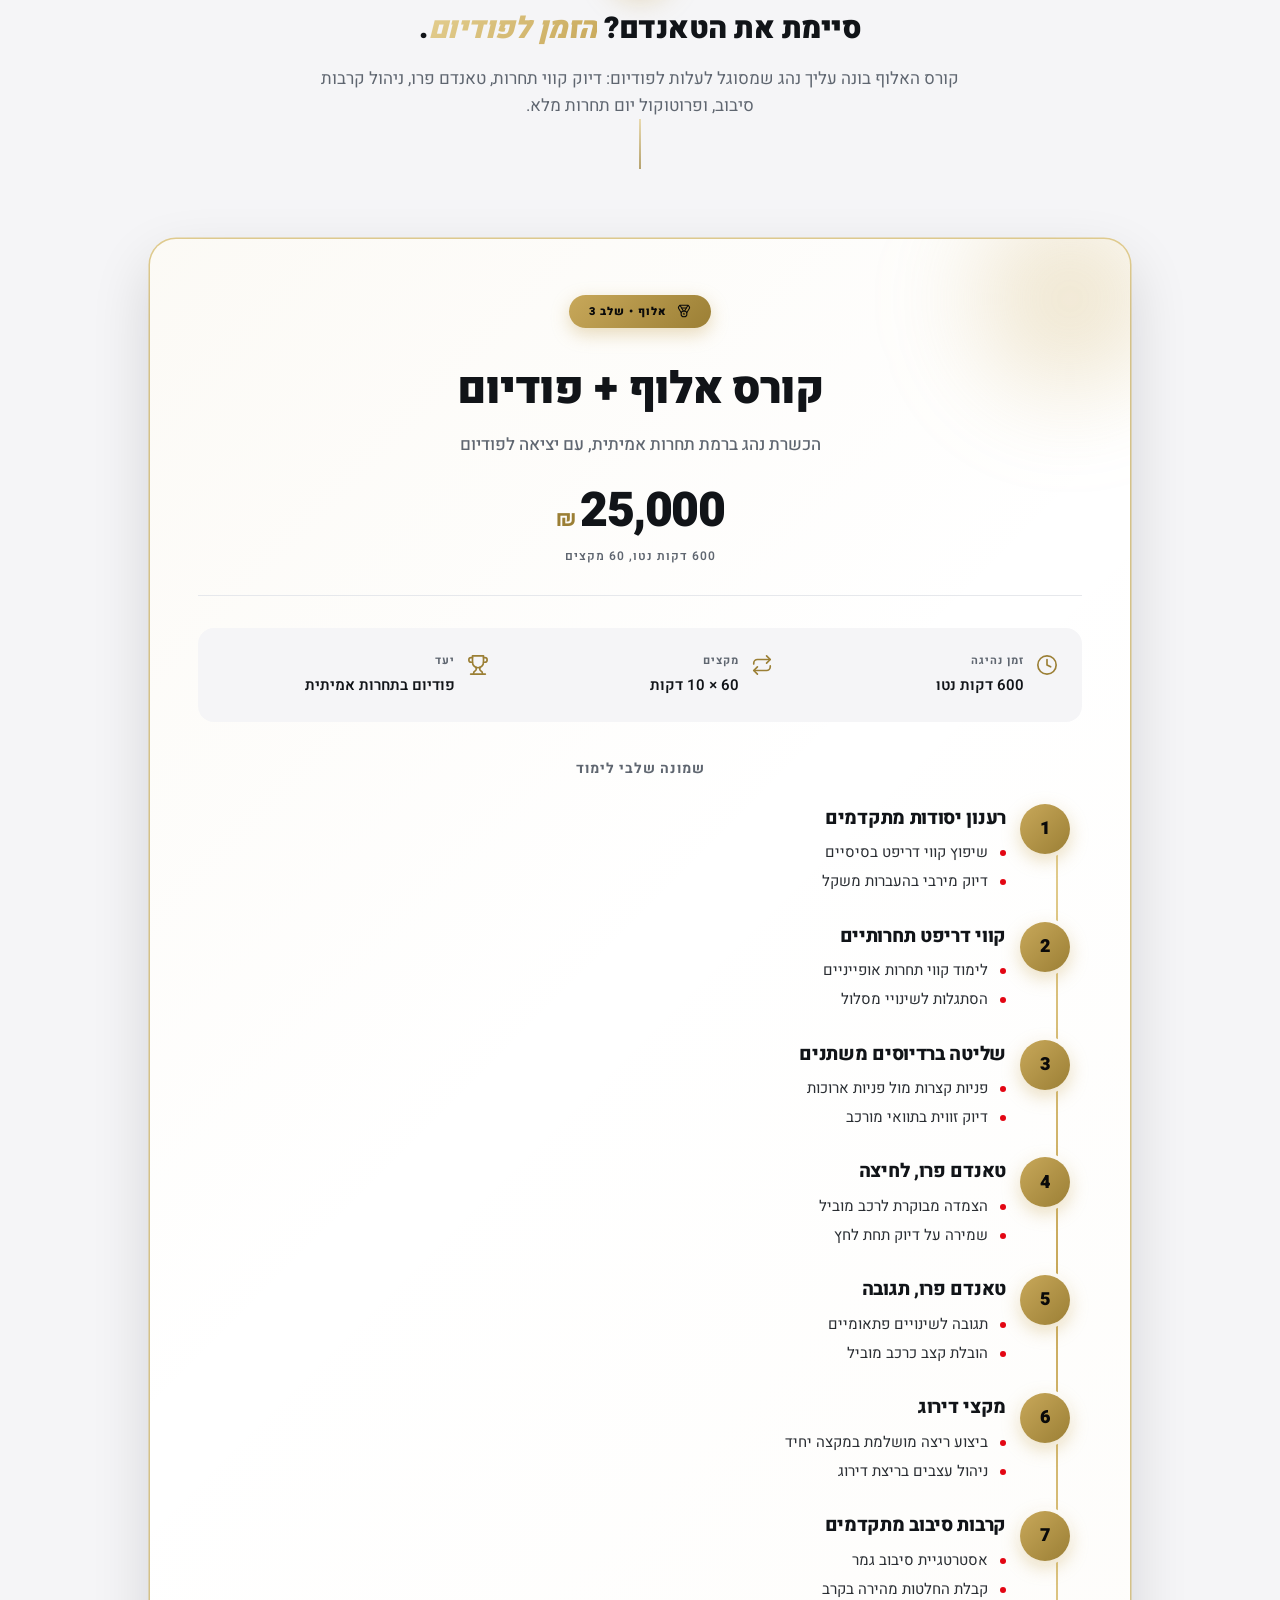
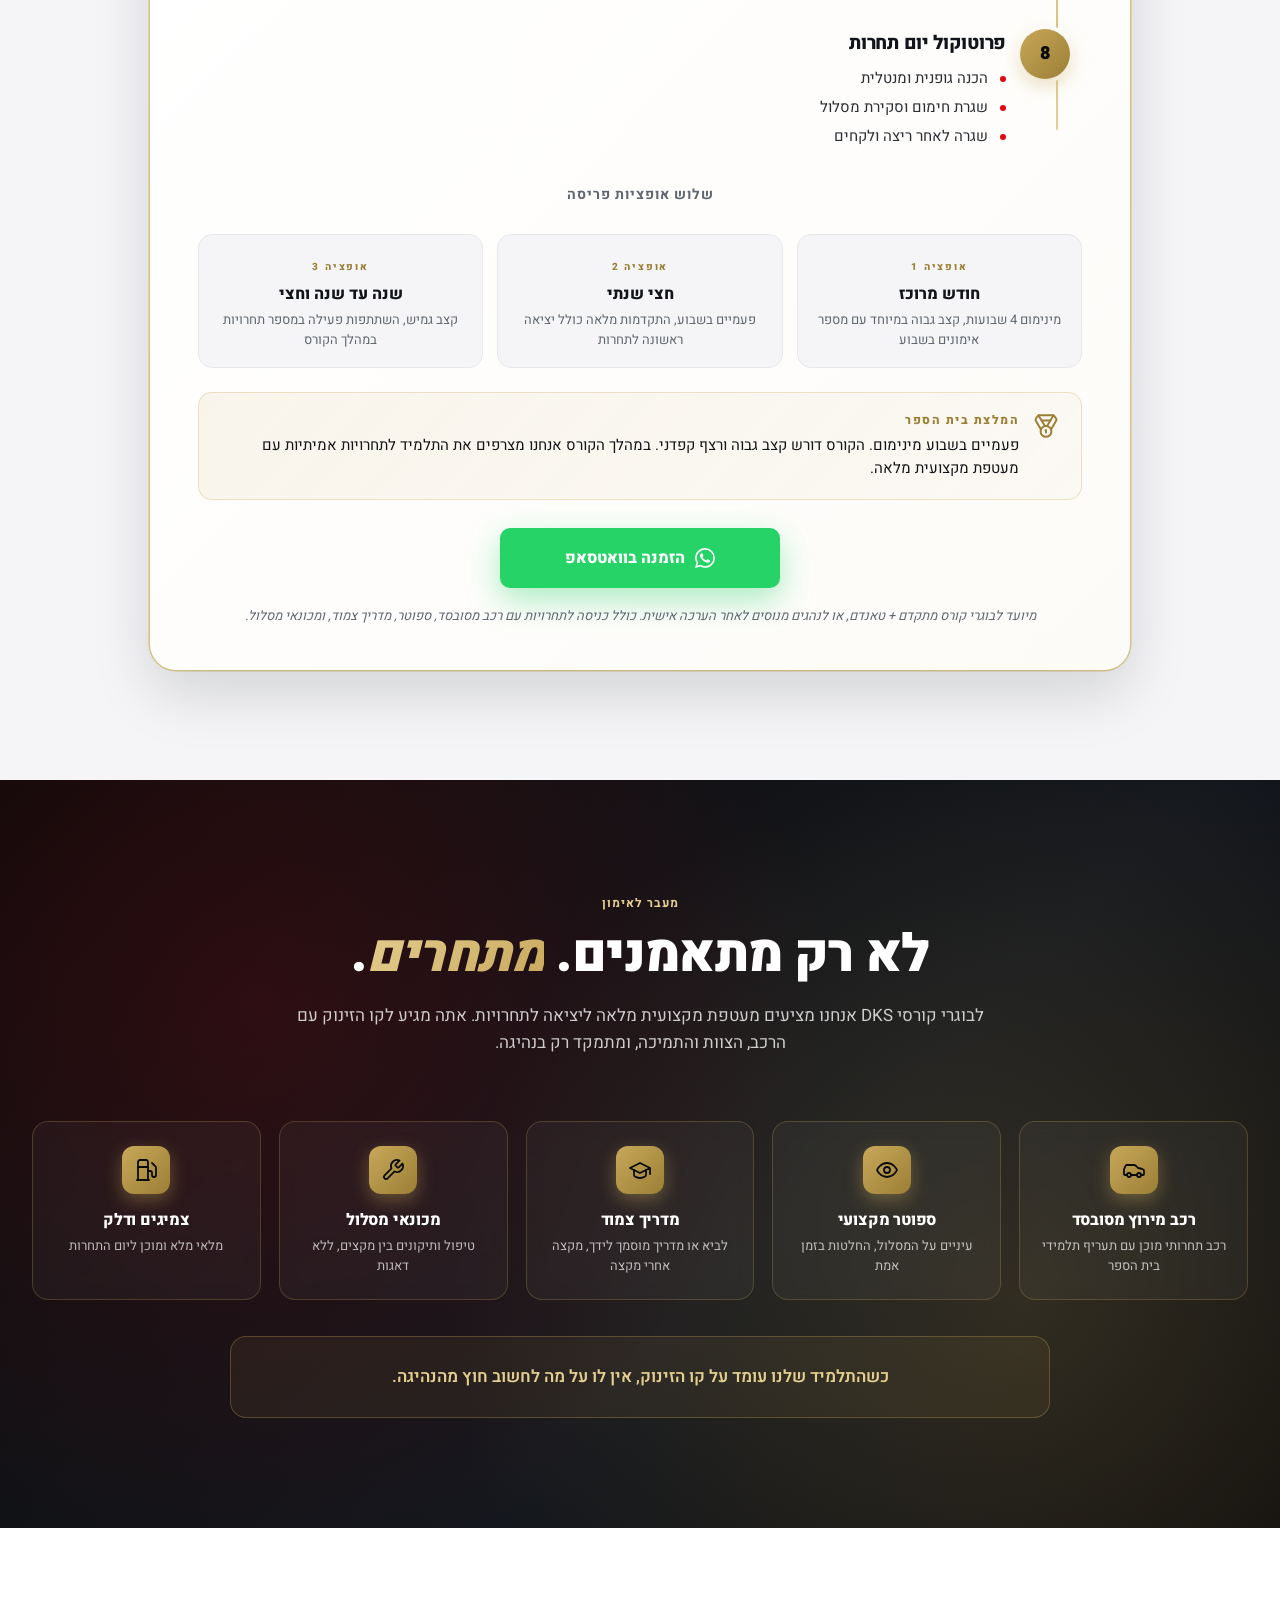
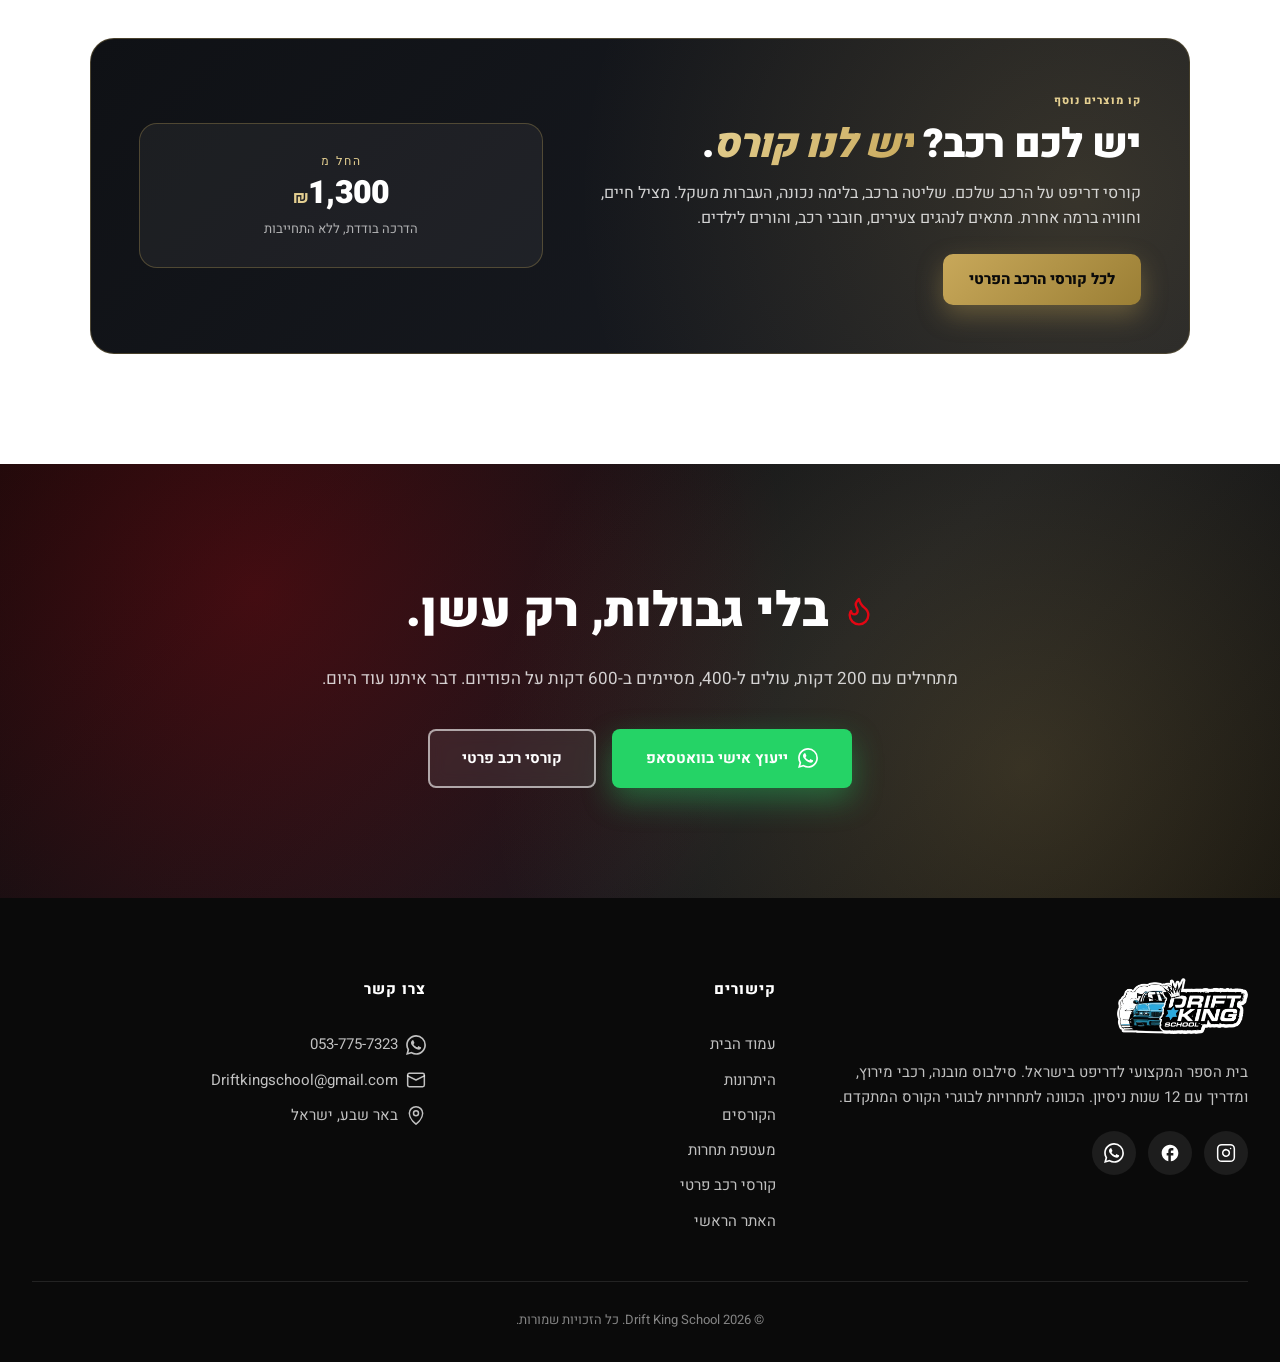
==== commit b409ade6: "Serve images as WebP at the size they are actually displayed Images on this site were shipped at ful" ====
--- a/index.html
+++ b/index.html
@@ -22,7 +22,7 @@
     <meta name="twitter:description" content="לא חוויה. מסע. סילבוס מקצועי, רכבי מירוץ ייעודיים וליווי אישי שבונה ממך נהג דריפט אמיתי, מהיסודות ועד טאנדם ותחרויות.">
     <meta name="twitter:image" content="https://driftkingschool.github.io/dks-courses/og-cover.jpg?v=2026-09-10">
     <meta name="description" data-he="לא חוויה. מסע. סילבוס מקצועי, רכבי מירוץ ייעודיים, וליווי אישי שבונה ממך נהג דריפט אמיתי. מהיסודות, דרך טאנדם תחרותי, ועד הכשרה לפודיום." data-en="Not an experience. A journey. A structured curriculum, dedicated race vehicles, and personal coaching that builds you into a real drift driver. From foundations, through competitive tandem, to podium preparation." data-ru="Не впечатление. Путь. Структурированная программа, гоночные машины и личное наставничество. От основ через соревновательный тандем к подготовке к подиуму." content="לא חוויה. מסע. סילבוס מקצועי, רכבי מירוץ ייעודיים, וליווי אישי שבונה ממך נהג דריפט אמיתי. מהיסודות, דרך טאנדם תחרותי, ועד הכשרה לפודיום.">
-    <link rel="icon" href="logo.png" type="image/png">
+    <link rel="icon" href="logo-icon.png" type="image/png">
     <link rel="preconnect" href="https://fonts.googleapis.com">
     <link rel="preconnect" href="https://fonts.gstatic.com" crossorigin>
     <link href="https://fonts.googleapis.com/css2?family=Heebo:wght@300;400;500;700;800;900&family=Inter:wght@300;400;500;600;700;800;900&display=swap" rel="stylesheet">
@@ -63,14 +63,14 @@
 
 <!-- ===== Logo Intro ===== -->
 <div class="logo-intro" id="logoIntro">
-    <img src="logo.png" alt="Drift King School" class="logo-intro-img">
+    <img src="logo.webp" alt="Drift King School" class="logo-intro-img">
 </div>
 
 <!-- ===== Navbar ===== -->
 <nav class="navbar" id="navbar">
     <div class="nav-container">
         <a href="#top" class="nav-logo">
-            <img src="logo.png" alt="Drift King School" class="logo-img">
+            <img src="logo.webp" alt="Drift King School" class="logo-img">
             <span class="nav-tagline" data-he="קורסים מקצועיים" data-en="Professional Courses" data-ru="Курсы">קורסים מקצועיים</span>
         </a>
 
@@ -122,7 +122,7 @@
 
 <!-- ===== Hero ===== -->
 <header class="hero" id="top">
-    <video class="hero-video" id="heroVideo" autoplay muted loop playsinline preload="auto" poster="logo.png">
+    <video class="hero-video" id="heroVideo" autoplay muted loop playsinline preload="auto" poster="logo.webp">
         <source src="hero-bg.mp4" type="video/mp4">
     </video>
     <div class="hero-overlay"></div>
@@ -185,7 +185,7 @@
         </div>
 
         <div class="advantages-grid">
-            <div class="adv-card has-bg" style="--bg-image: url('images/Gleb-Smirnov-Productions-01714.jpg');">
+            <div class="adv-card has-bg" style="--bg-image: url('images/adv-everyone.webp');">
                 <div class="adv-content">
                     <div class="adv-icon"><svg><use href="#i-graduation"/></svg></div>
                     <h3 data-he="סילבוס מקצועי מובנה" data-en="Structured Curriculum" data-ru="Структурированная программа">סילבוס מקצועי מובנה</h3>
@@ -193,7 +193,7 @@
                 </div>
             </div>
 
-            <div class="adv-card has-bg" style="--bg-image: url('images/WhatsApp Image 2024-01-09 at 01.16.27.jpeg');">
+            <div class="adv-card has-bg" style="--bg-image: url('images/adv-instruction.webp');">
                 <div class="adv-content">
                     <div class="adv-icon"><svg><use href="#i-clock"/></svg></div>
                     <h3 data-he="בנק שעות גמיש" data-en="Flexible Hour Bank" data-ru="Гибкий банк часов">בנק שעות גמיש</h3>
@@ -201,7 +201,7 @@
                 </div>
             </div>
 
-            <div class="adv-card has-bg" style="--bg-image: url('images/2bb429ee-1154-405d-9e1c-33df6013ea3f (1).jpg');">
+            <div class="adv-card has-bg" style="--bg-image: url('images/adv-track.webp');">
                 <div class="adv-content">
                     <div class="adv-icon"><svg><use href="#i-flag"/></svg></div>
                     <h3 data-he="הכוונה לתחרויות" data-en="Path to Competition" data-ru="Путь к гонкам">הכוונה לתחרויות</h3>
@@ -209,7 +209,7 @@
                 </div>
             </div>
 
-            <div class="adv-card has-bg" style="--bg-image: url('images/selected cars.JPEG');">
+            <div class="adv-card has-bg" style="--bg-image: url('images/adv-fleet.webp');">
                 <div class="adv-content">
                     <div class="adv-icon"><svg><use href="#i-car"/></svg></div>
                     <h3 data-he="רכבי מירוץ אמיתיים" data-en="Real Race Vehicles" data-ru="Настоящие гоночные авто">רכבי מירוץ אמיתיים</h3>
@@ -217,7 +217,7 @@
                 </div>
             </div>
 
-            <div class="adv-card has-bg" style="--bg-image: url('images/WhatsApp Image 2024-02-26 at 10.42.27.jpeg');">
+            <div class="adv-card has-bg" style="--bg-image: url('images/adv-unlimited.webp');">
                 <div class="adv-content">
                     <div class="adv-icon"><svg><use href="#i-medal"/></svg></div>
                     <h3 data-he="מדריך מוסמך, נהג מירוצים רשמי" data-en="Certified Coach, Official Racer" data-ru="Сертифицированный тренер">מדריך מוסמך, נהג מירוצים רשמי</h3>
@@ -225,7 +225,7 @@
                 </div>
             </div>
 
-            <div class="adv-card has-bg" style="--bg-image: url('images/WhatsApp Image 2024-02-26 at 10.42.28 (1).jpeg');">
+            <div class="adv-card has-bg" style="--bg-image: url('images/adv-safety.webp');">
                 <div class="adv-content">
                     <div class="adv-icon"><svg><use href="#i-target"/></svg></div>
                     <h3 data-he="המסלול הגדול בארץ" data-en="Israel's Largest Track" data-ru="Самая большая трасса">המסלול הגדול בארץ</h3>
@@ -791,7 +791,7 @@
     <div class="section-container">
         <div class="footer-grid">
             <div class="footer-brand">
-                <a href="#top" class="footer-logo"><img src="logo.png" alt="Drift King School"></a>
+                <a href="#top" class="footer-logo"><img src="logo.webp" alt="Drift King School"></a>
                 <p data-he="בית הספר המקצועי לדריפט בישראל. סילבוס מובנה, רכבי מירוץ, ומדריך עם 12 שנות ניסיון. הכוונה לתחרויות לבוגרי הקורס המתקדם." data-en="Israel's professional drift school. Structured curriculum, race vehicles, and an instructor with 12 years of experience. Competition guidance for advanced course graduates." data-ru="Профессиональная школа дрифта в Израиле. Структурированная программа, гоночные автомобили и инструктор с 12-летним опытом.">בית הספר המקצועי לדריפט בישראל. סילבוס מובנה, רכבי מירוץ, ומדריך עם 12 שנות ניסיון. הכוונה לתחרויות לבוגרי הקורס המתקדם.</p>
                 <div class="footer-social">
                     <a href="https://www.instagram.com/driftkingschool/" target="_blank" rel="noopener" aria-label="Instagram"><svg class="icon"><use href="#i-instagram"/></svg></a>
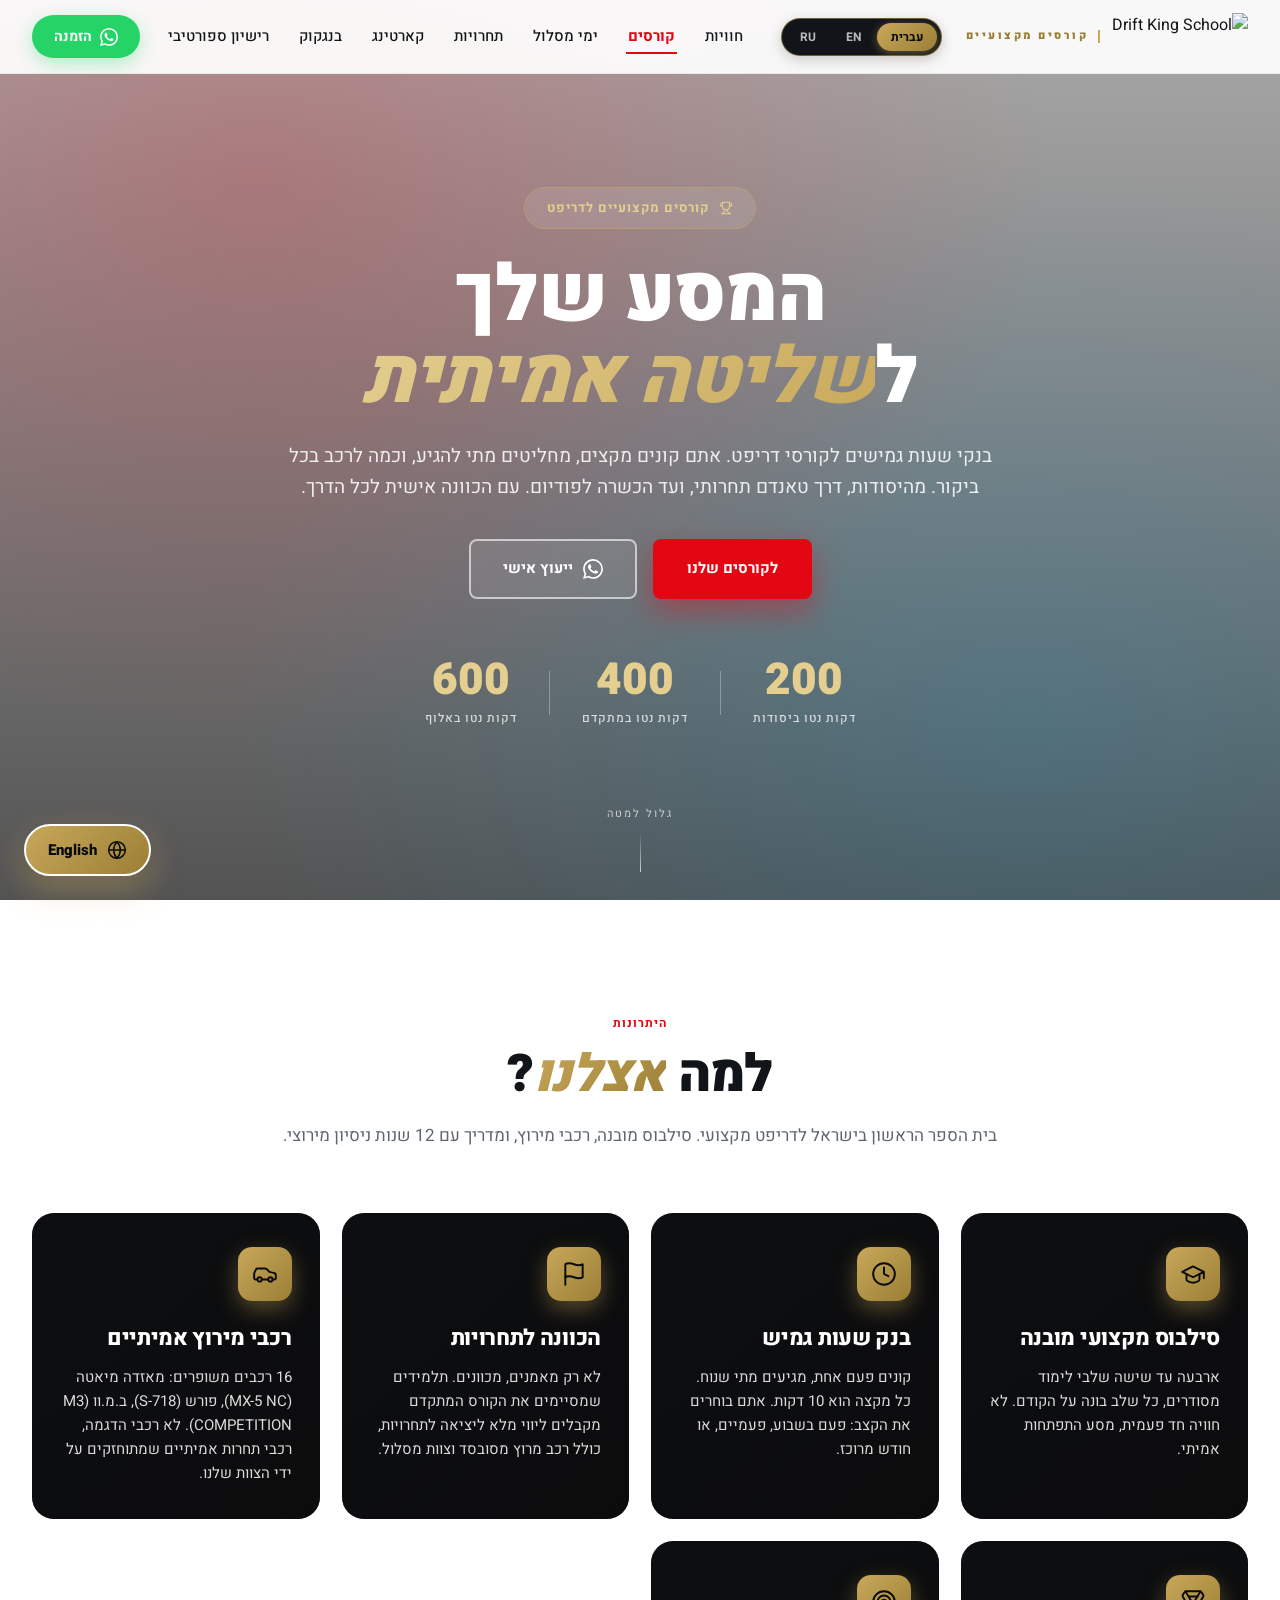
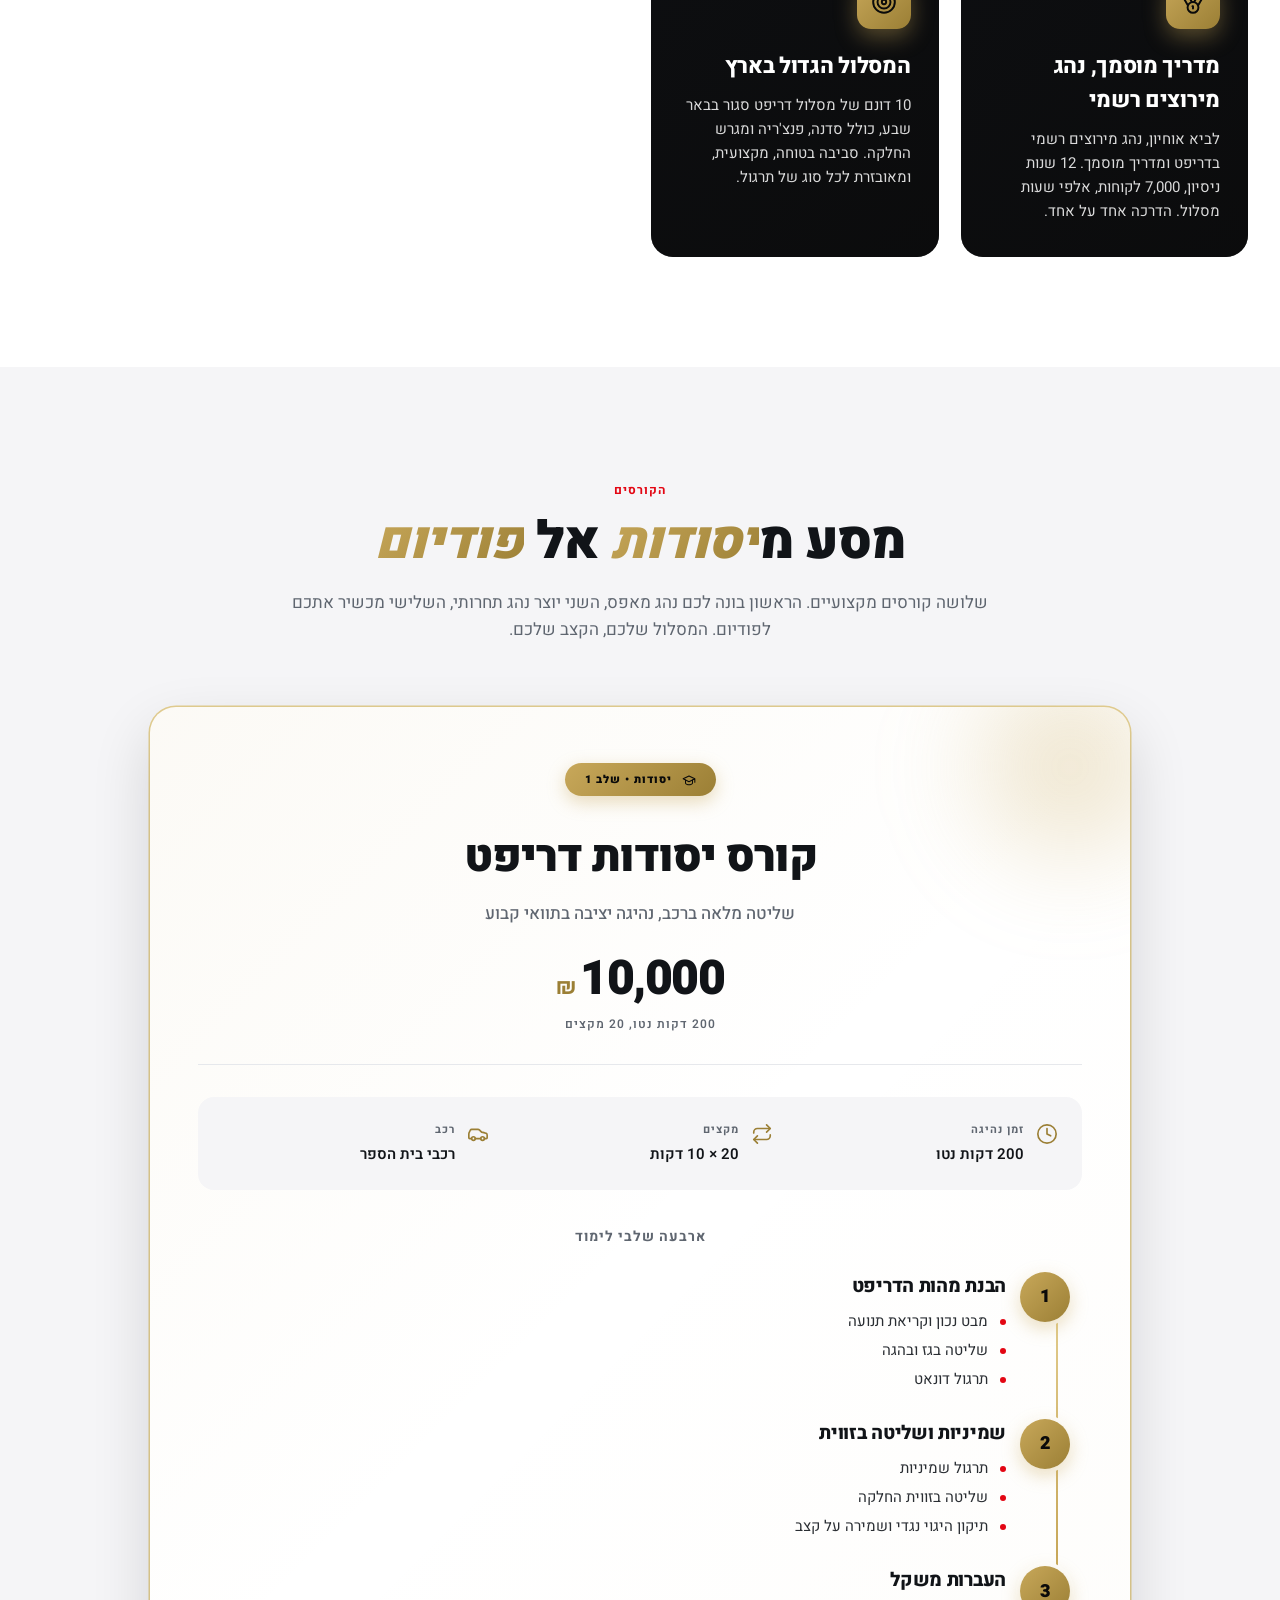
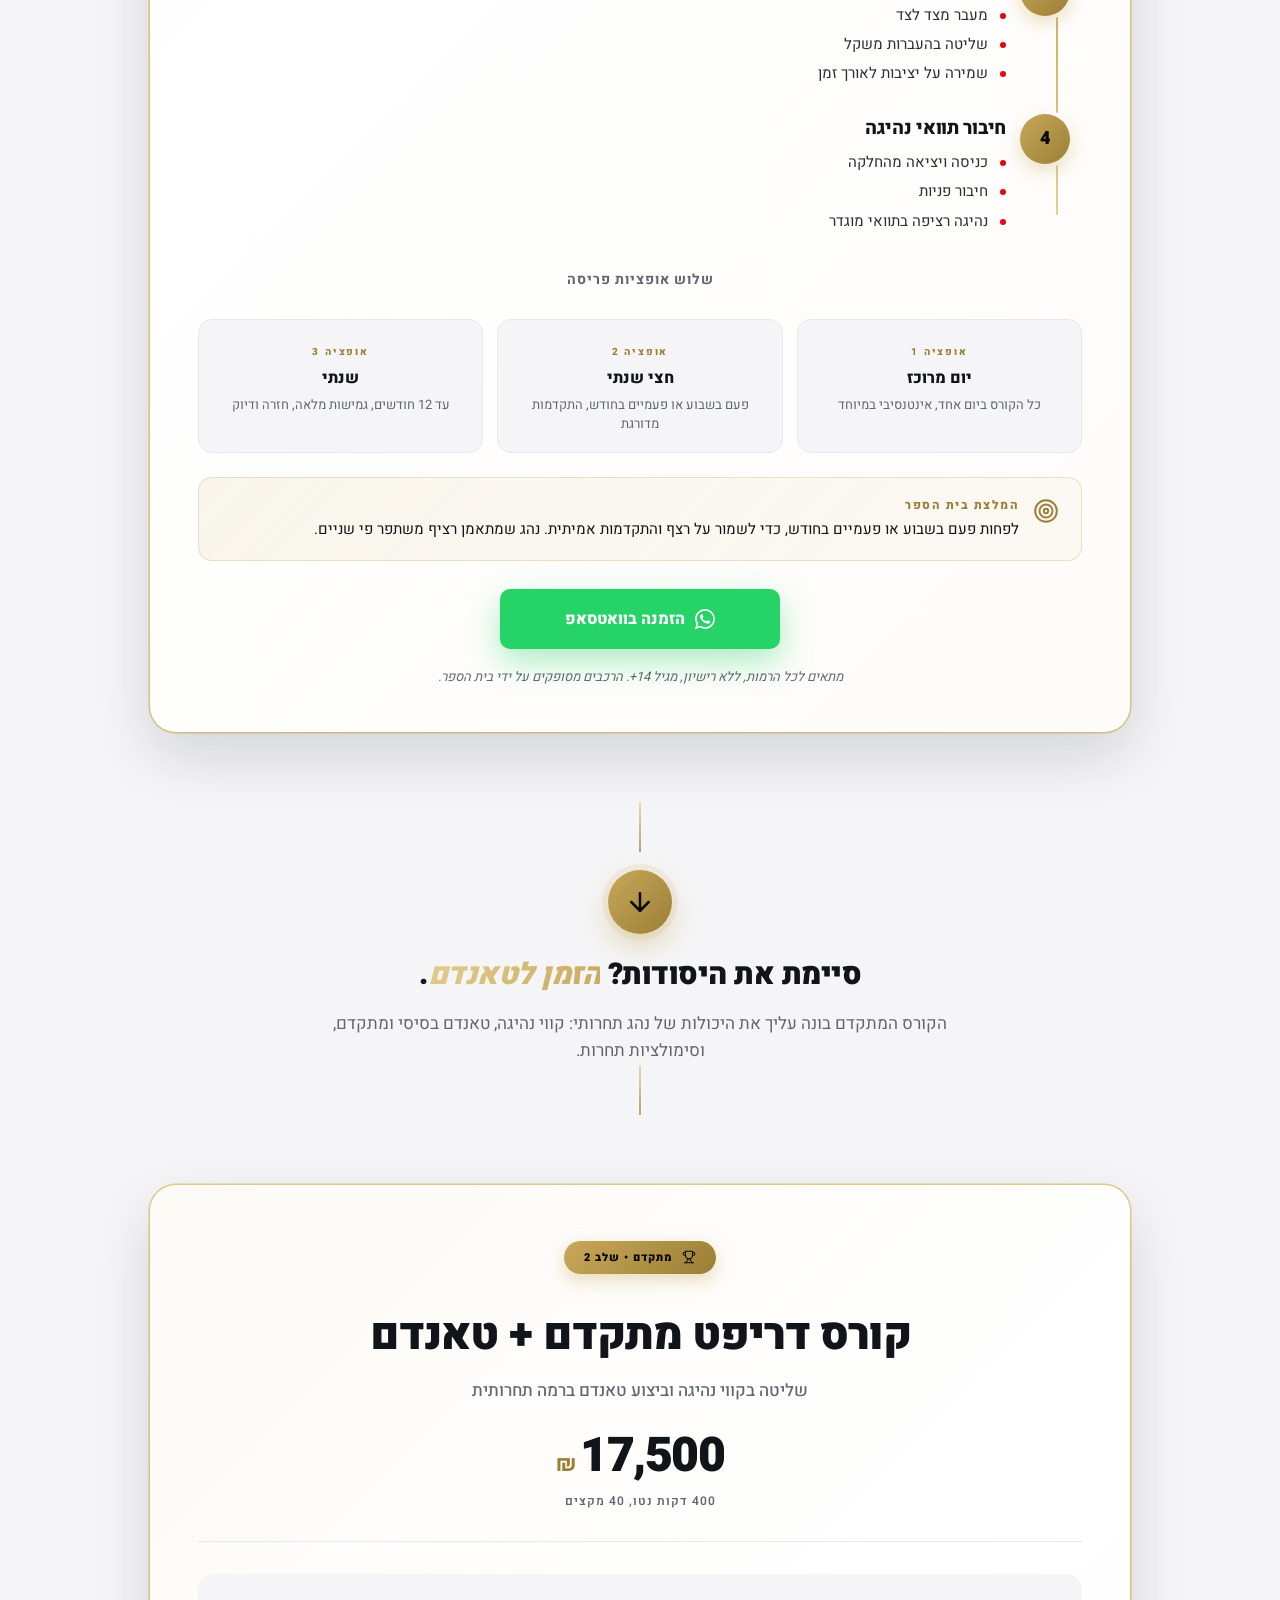
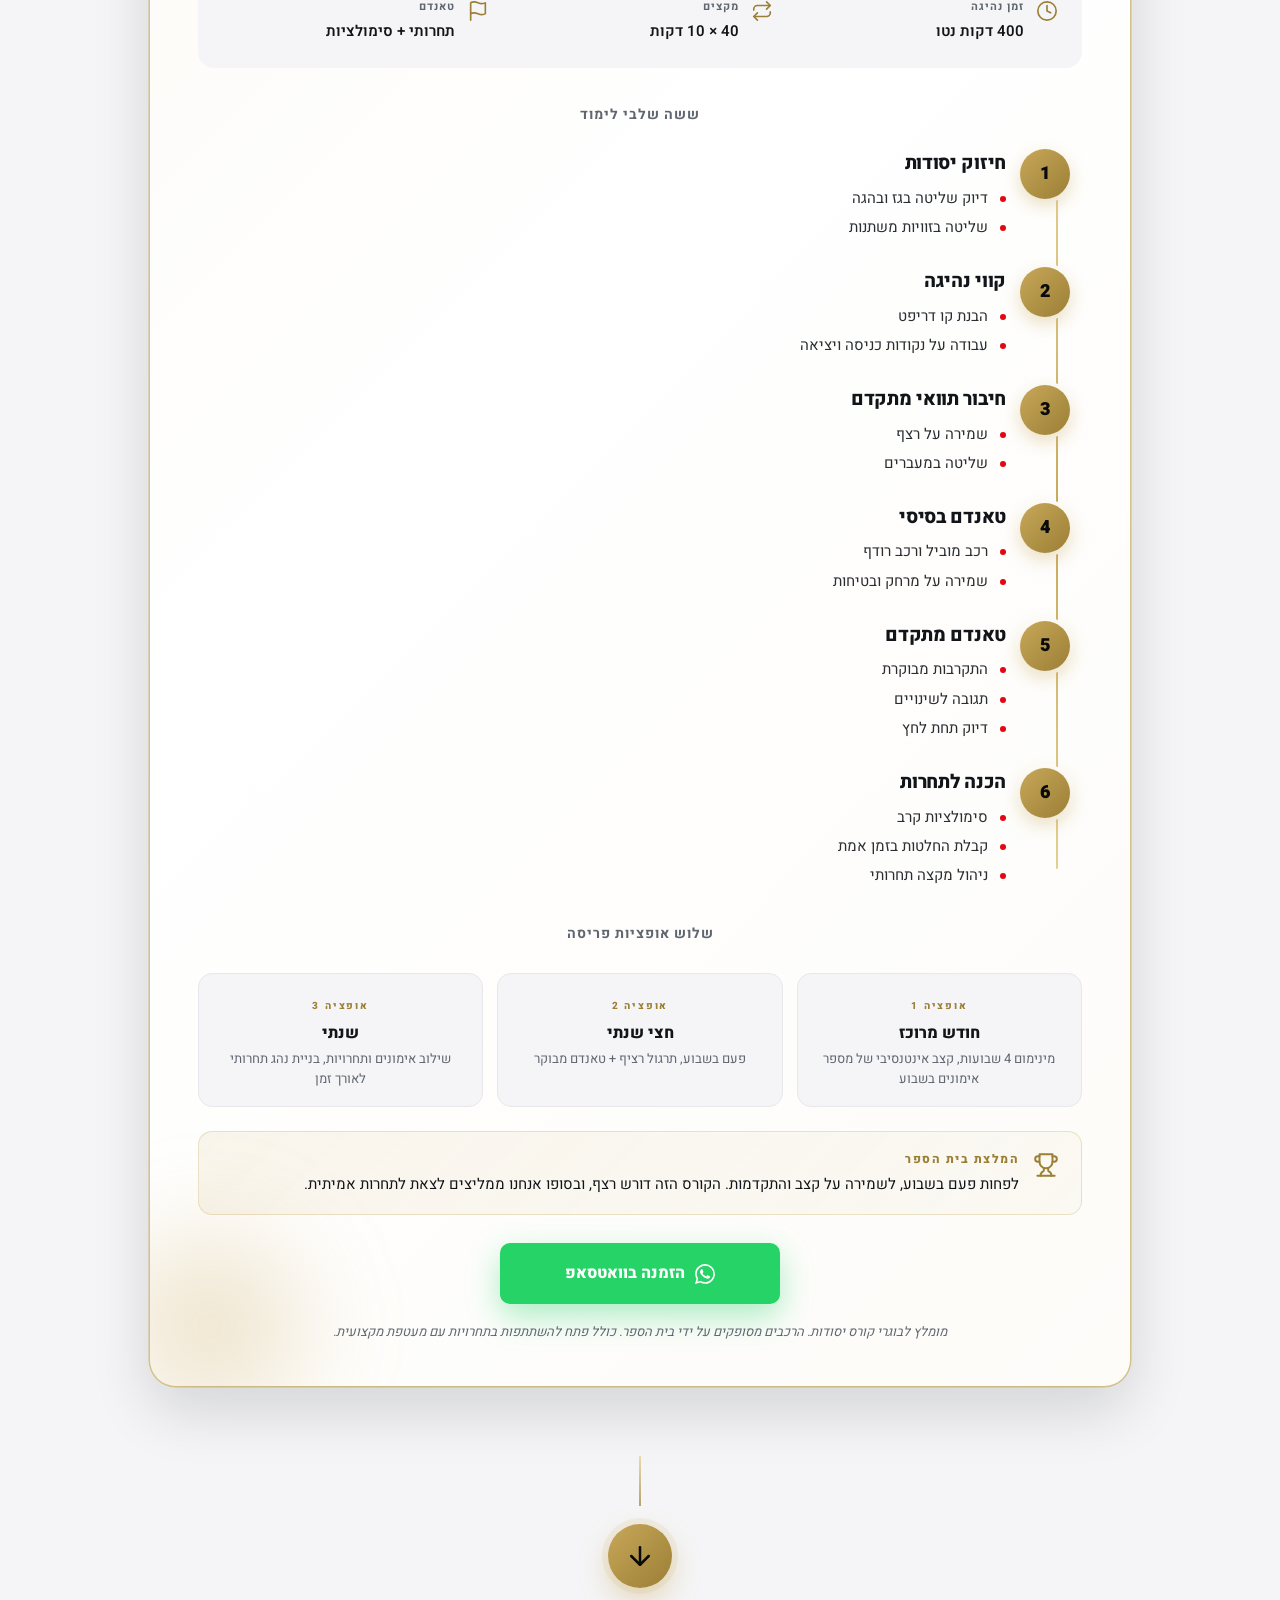
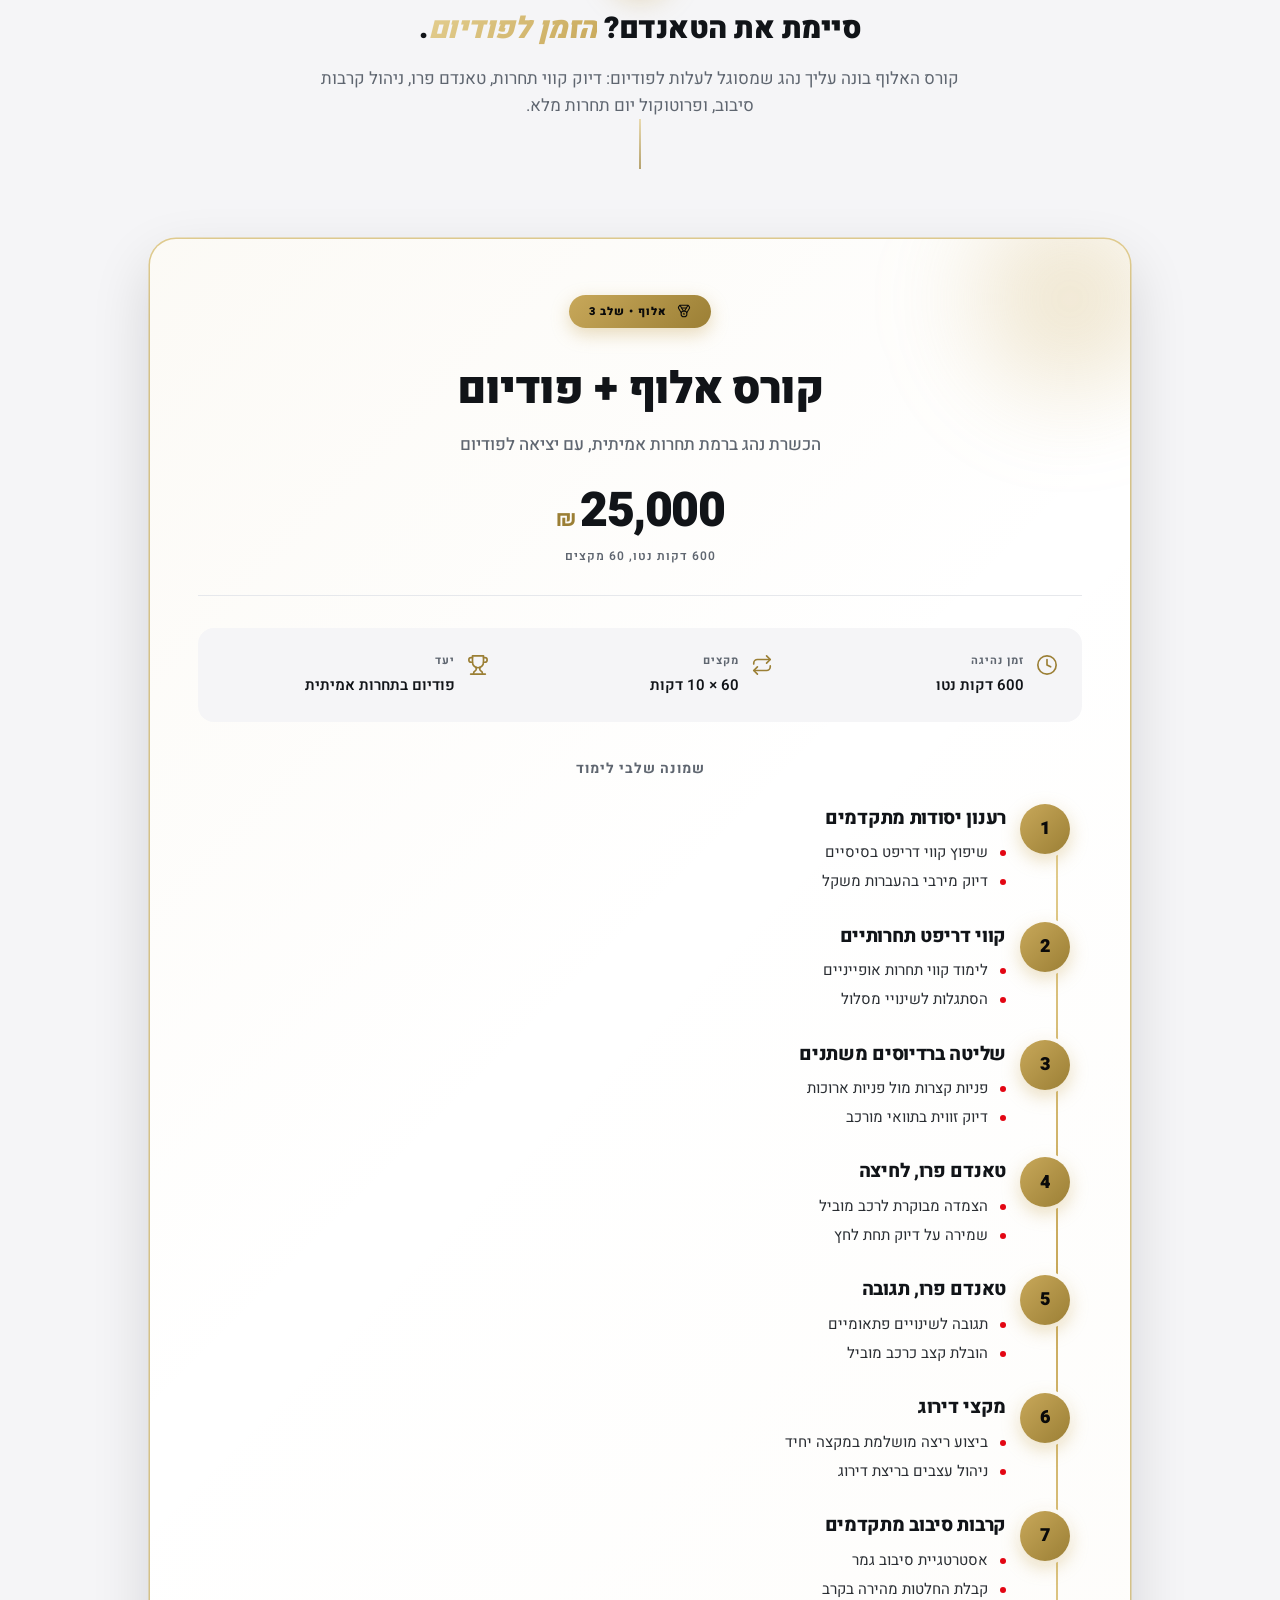
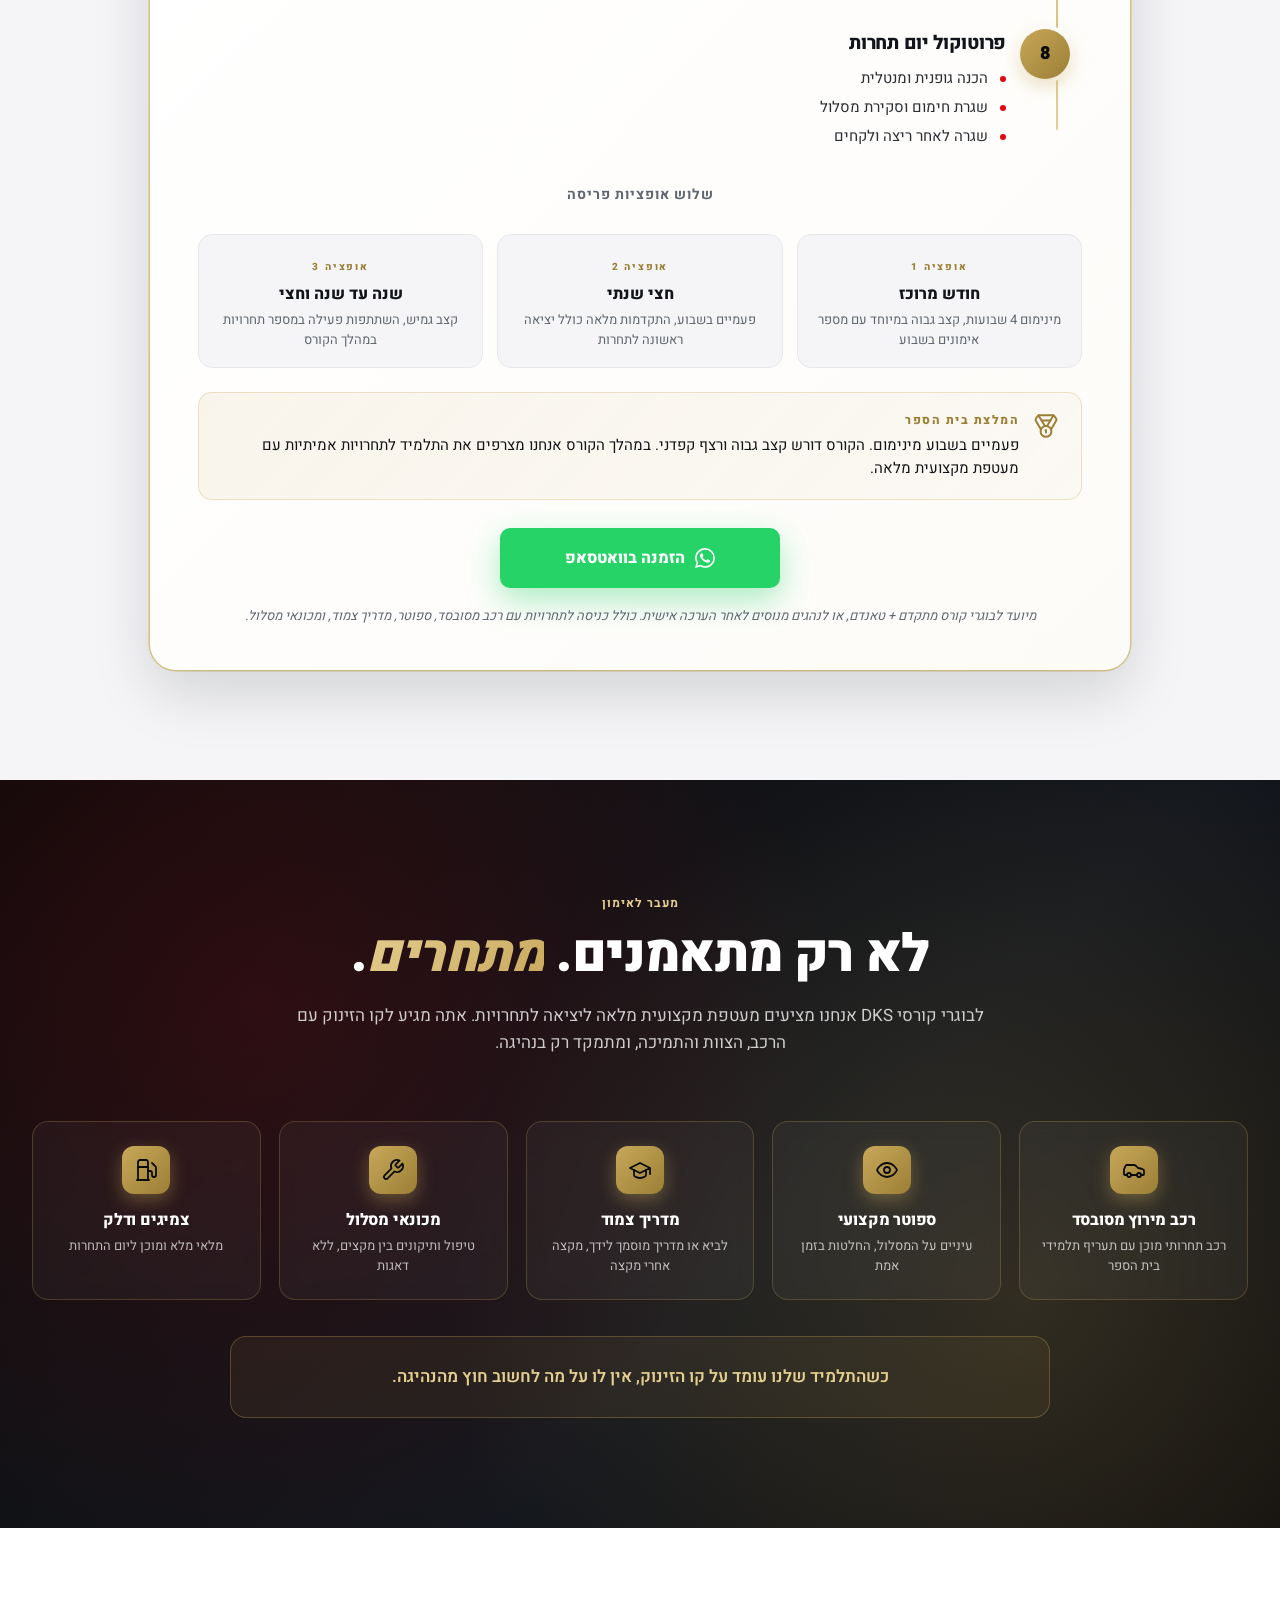
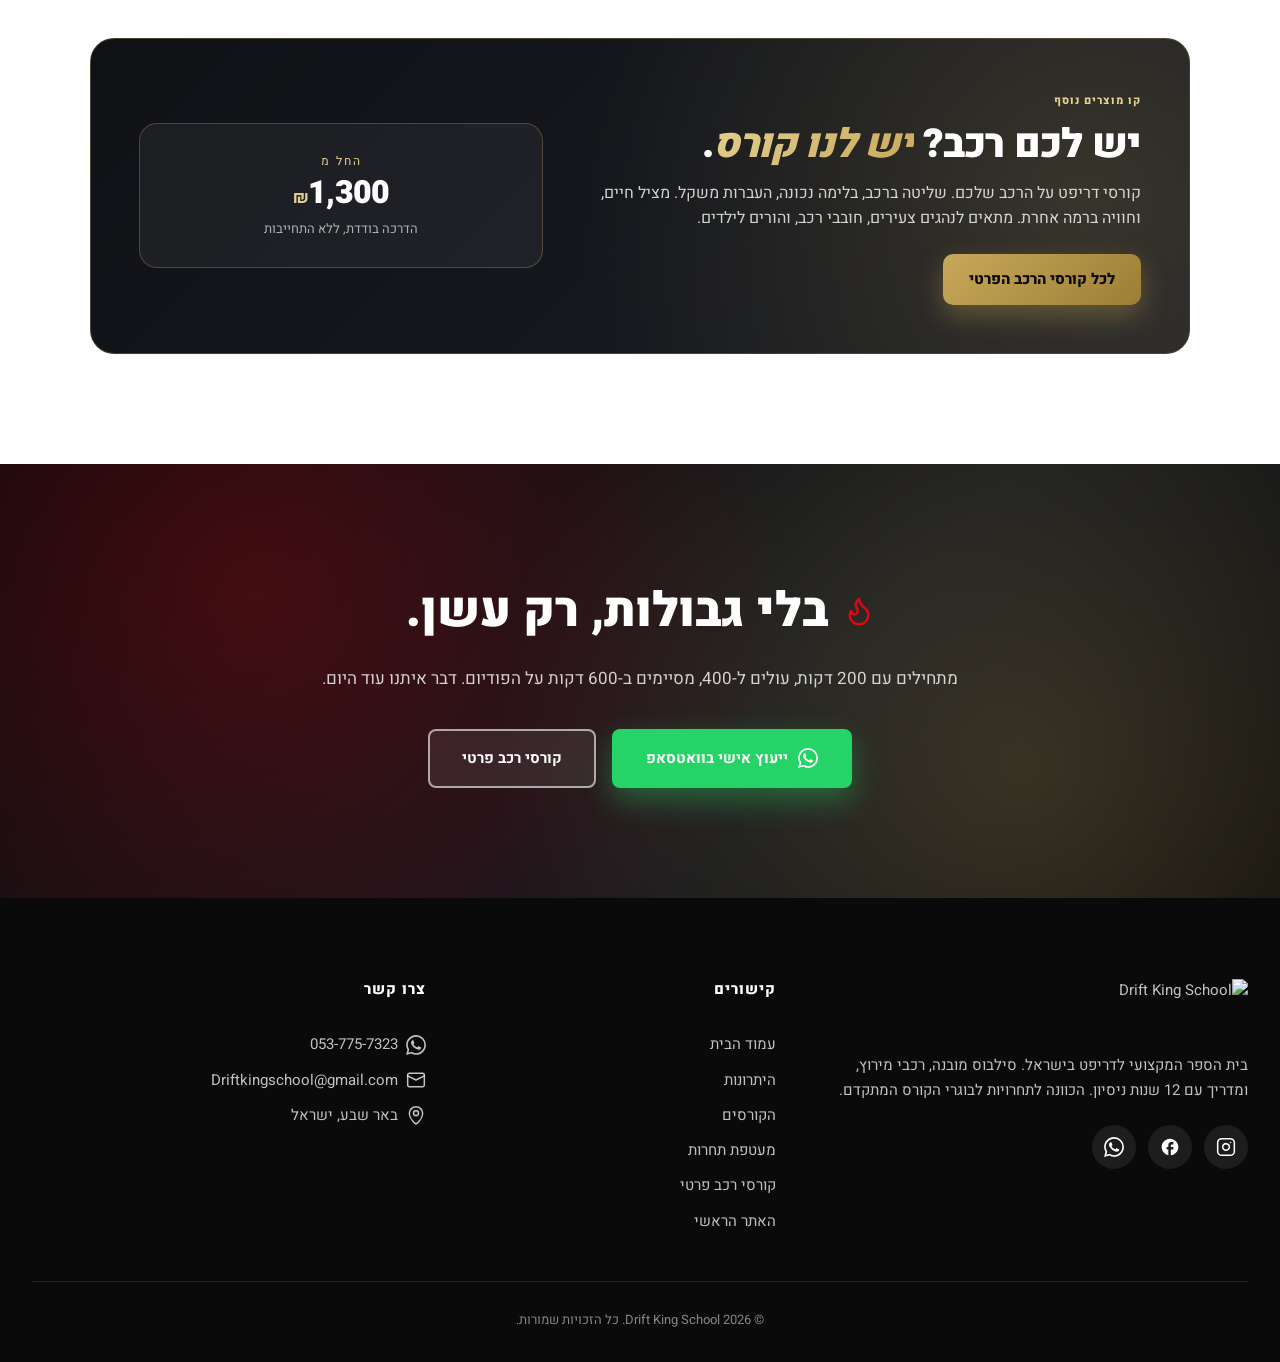
==== commit 8b8ab2a8: "Add Google Analytics 4 (DKS Landing Pages) with WhatsApp, phone and booking click events Co-Authored" ====
--- a/index.html
+++ b/index.html
@@ -22,11 +22,29 @@
     <meta name="twitter:description" content="לא חוויה. מסע. סילבוס מקצועי, רכבי מירוץ ייעודיים וליווי אישי שבונה ממך נהג דריפט אמיתי, מהיסודות ועד טאנדם ותחרויות.">
     <meta name="twitter:image" content="https://driftkingschool.github.io/dks-courses/og-cover.jpg?v=2026-09-10">
     <meta name="description" data-he="לא חוויה. מסע. סילבוס מקצועי, רכבי מירוץ ייעודיים, וליווי אישי שבונה ממך נהג דריפט אמיתי. מהיסודות, דרך טאנדם תחרותי, ועד הכשרה לפודיום." data-en="Not an experience. A journey. A structured curriculum, dedicated race vehicles, and personal coaching that builds you into a real drift driver. From foundations, through competitive tandem, to podium preparation." data-ru="Не впечатление. Путь. Структурированная программа, гоночные машины и личное наставничество. От основ через соревновательный тандем к подготовке к подиуму." content="לא חוויה. מסע. סילבוס מקצועי, רכבי מירוץ ייעודיים, וליווי אישי שבונה ממך נהג דריפט אמיתי. מהיסודות, דרך טאנדם תחרותי, ועד הכשרה לפודיום.">
-    <link rel="icon" href="logo-icon.png" type="image/png">
+    <link rel="icon" href="logo.png" type="image/png">
     <link rel="preconnect" href="https://fonts.googleapis.com">
     <link rel="preconnect" href="https://fonts.gstatic.com" crossorigin>
     <link href="https://fonts.googleapis.com/css2?family=Heebo:wght@300;400;500;700;800;900&family=Inter:wght@300;400;500;600;700;800;900&display=swap" rel="stylesheet">
     <link rel="stylesheet" href="style.css">
+    <!-- Google Analytics 4 (DKS Landing Pages) -->
+    <script async src="https://www.googletagmanager.com/gtag/js?id=G-9BLNS7E34C"></script>
+    <script>
+        window.dataLayer = window.dataLayer || [];
+        function gtag(){dataLayer.push(arguments);}
+        gtag('js', new Date());
+        gtag('config', 'G-9BLNS7E34C');
+        // WhatsApp, phone and booking clicks, sent as events that can be marked as key events in GA
+        document.addEventListener('click', function (e) {
+            var a = e.target.closest && e.target.closest('a[href]');
+            if (!a) return;
+            var h = a.getAttribute('href') || '';
+            var name = /wa\.me|whatsapp\.com|^whatsapp:/i.test(h) ? 'whatsapp_click'
+                : /^tel:/i.test(h) ? 'phone_click'
+                : /\/book\//i.test(h) ? 'booking_click' : null;
+            if (name) gtag('event', name, { link_url: a.href, link_text: (a.textContent || '').trim().slice(0, 100) });
+        }, true);
+    </script>
 </head>
 <body>
 
@@ -63,14 +81,14 @@
 
 <!-- ===== Logo Intro ===== -->
 <div class="logo-intro" id="logoIntro">
-    <img src="logo.webp" alt="Drift King School" class="logo-intro-img">
+    <img src="logo.png" alt="Drift King School" class="logo-intro-img">
 </div>
 
 <!-- ===== Navbar ===== -->
 <nav class="navbar" id="navbar">
     <div class="nav-container">
         <a href="#top" class="nav-logo">
-            <img src="logo.webp" alt="Drift King School" class="logo-img">
+            <img src="logo.png" alt="Drift King School" class="logo-img">
             <span class="nav-tagline" data-he="קורסים מקצועיים" data-en="Professional Courses" data-ru="Курсы">קורסים מקצועיים</span>
         </a>
 
@@ -122,7 +140,7 @@
 
 <!-- ===== Hero ===== -->
 <header class="hero" id="top">
-    <video class="hero-video" id="heroVideo" autoplay muted loop playsinline preload="auto" poster="logo.webp">
+    <video class="hero-video" id="heroVideo" autoplay muted loop playsinline preload="auto" poster="logo.png">
         <source src="hero-bg.mp4" type="video/mp4">
     </video>
     <div class="hero-overlay"></div>
@@ -185,7 +203,7 @@
         </div>
 
         <div class="advantages-grid">
-            <div class="adv-card has-bg" style="--bg-image: url('images/adv-everyone.webp');">
+            <div class="adv-card has-bg" style="--bg-image: url('images/Gleb-Smirnov-Productions-01714.jpg');">
                 <div class="adv-content">
                     <div class="adv-icon"><svg><use href="#i-graduation"/></svg></div>
                     <h3 data-he="סילבוס מקצועי מובנה" data-en="Structured Curriculum" data-ru="Структурированная программа">סילבוס מקצועי מובנה</h3>
@@ -193,7 +211,7 @@
                 </div>
             </div>
 
-            <div class="adv-card has-bg" style="--bg-image: url('images/adv-instruction.webp');">
+            <div class="adv-card has-bg" style="--bg-image: url('images/WhatsApp Image 2024-01-09 at 01.16.27.jpeg');">
                 <div class="adv-content">
                     <div class="adv-icon"><svg><use href="#i-clock"/></svg></div>
                     <h3 data-he="בנק שעות גמיש" data-en="Flexible Hour Bank" data-ru="Гибкий банк часов">בנק שעות גמיש</h3>
@@ -201,7 +219,7 @@
                 </div>
             </div>
 
-            <div class="adv-card has-bg" style="--bg-image: url('images/adv-track.webp');">
+            <div class="adv-card has-bg" style="--bg-image: url('images/2bb429ee-1154-405d-9e1c-33df6013ea3f (1).jpg');">
                 <div class="adv-content">
                     <div class="adv-icon"><svg><use href="#i-flag"/></svg></div>
                     <h3 data-he="הכוונה לתחרויות" data-en="Path to Competition" data-ru="Путь к гонкам">הכוונה לתחרויות</h3>
@@ -209,7 +227,7 @@
                 </div>
             </div>
 
-            <div class="adv-card has-bg" style="--bg-image: url('images/adv-fleet.webp');">
+            <div class="adv-card has-bg" style="--bg-image: url('images/selected cars.JPEG');">
                 <div class="adv-content">
                     <div class="adv-icon"><svg><use href="#i-car"/></svg></div>
                     <h3 data-he="רכבי מירוץ אמיתיים" data-en="Real Race Vehicles" data-ru="Настоящие гоночные авто">רכבי מירוץ אמיתיים</h3>
@@ -217,7 +235,7 @@
                 </div>
             </div>
 
-            <div class="adv-card has-bg" style="--bg-image: url('images/adv-unlimited.webp');">
+            <div class="adv-card has-bg" style="--bg-image: url('images/WhatsApp Image 2024-02-26 at 10.42.27.jpeg');">
                 <div class="adv-content">
                     <div class="adv-icon"><svg><use href="#i-medal"/></svg></div>
                     <h3 data-he="מדריך מוסמך, נהג מירוצים רשמי" data-en="Certified Coach, Official Racer" data-ru="Сертифицированный тренер">מדריך מוסמך, נהג מירוצים רשמי</h3>
@@ -225,7 +243,7 @@
                 </div>
             </div>
 
-            <div class="adv-card has-bg" style="--bg-image: url('images/adv-safety.webp');">
+            <div class="adv-card has-bg" style="--bg-image: url('images/WhatsApp Image 2024-02-26 at 10.42.28 (1).jpeg');">
                 <div class="adv-content">
                     <div class="adv-icon"><svg><use href="#i-target"/></svg></div>
                     <h3 data-he="המסלול הגדול בארץ" data-en="Israel's Largest Track" data-ru="Самая большая трасса">המסלול הגדול בארץ</h3>
@@ -791,7 +809,7 @@
     <div class="section-container">
         <div class="footer-grid">
             <div class="footer-brand">
-                <a href="#top" class="footer-logo"><img src="logo.webp" alt="Drift King School"></a>
+                <a href="#top" class="footer-logo"><img src="logo.png" alt="Drift King School"></a>
                 <p data-he="בית הספר המקצועי לדריפט בישראל. סילבוס מובנה, רכבי מירוץ, ומדריך עם 12 שנות ניסיון. הכוונה לתחרויות לבוגרי הקורס המתקדם." data-en="Israel's professional drift school. Structured curriculum, race vehicles, and an instructor with 12 years of experience. Competition guidance for advanced course graduates." data-ru="Профессиональная школа дрифта в Израиле. Структурированная программа, гоночные автомобили и инструктор с 12-летним опытом.">בית הספר המקצועי לדריפט בישראל. סילבוס מובנה, רכבי מירוץ, ומדריך עם 12 שנות ניסיון. הכוונה לתחרויות לבוגרי הקורס המתקדם.</p>
                 <div class="footer-social">
                     <a href="https://www.instagram.com/driftkingschool/" target="_blank" rel="noopener" aria-label="Instagram"><svg class="icon"><use href="#i-instagram"/></svg></a>
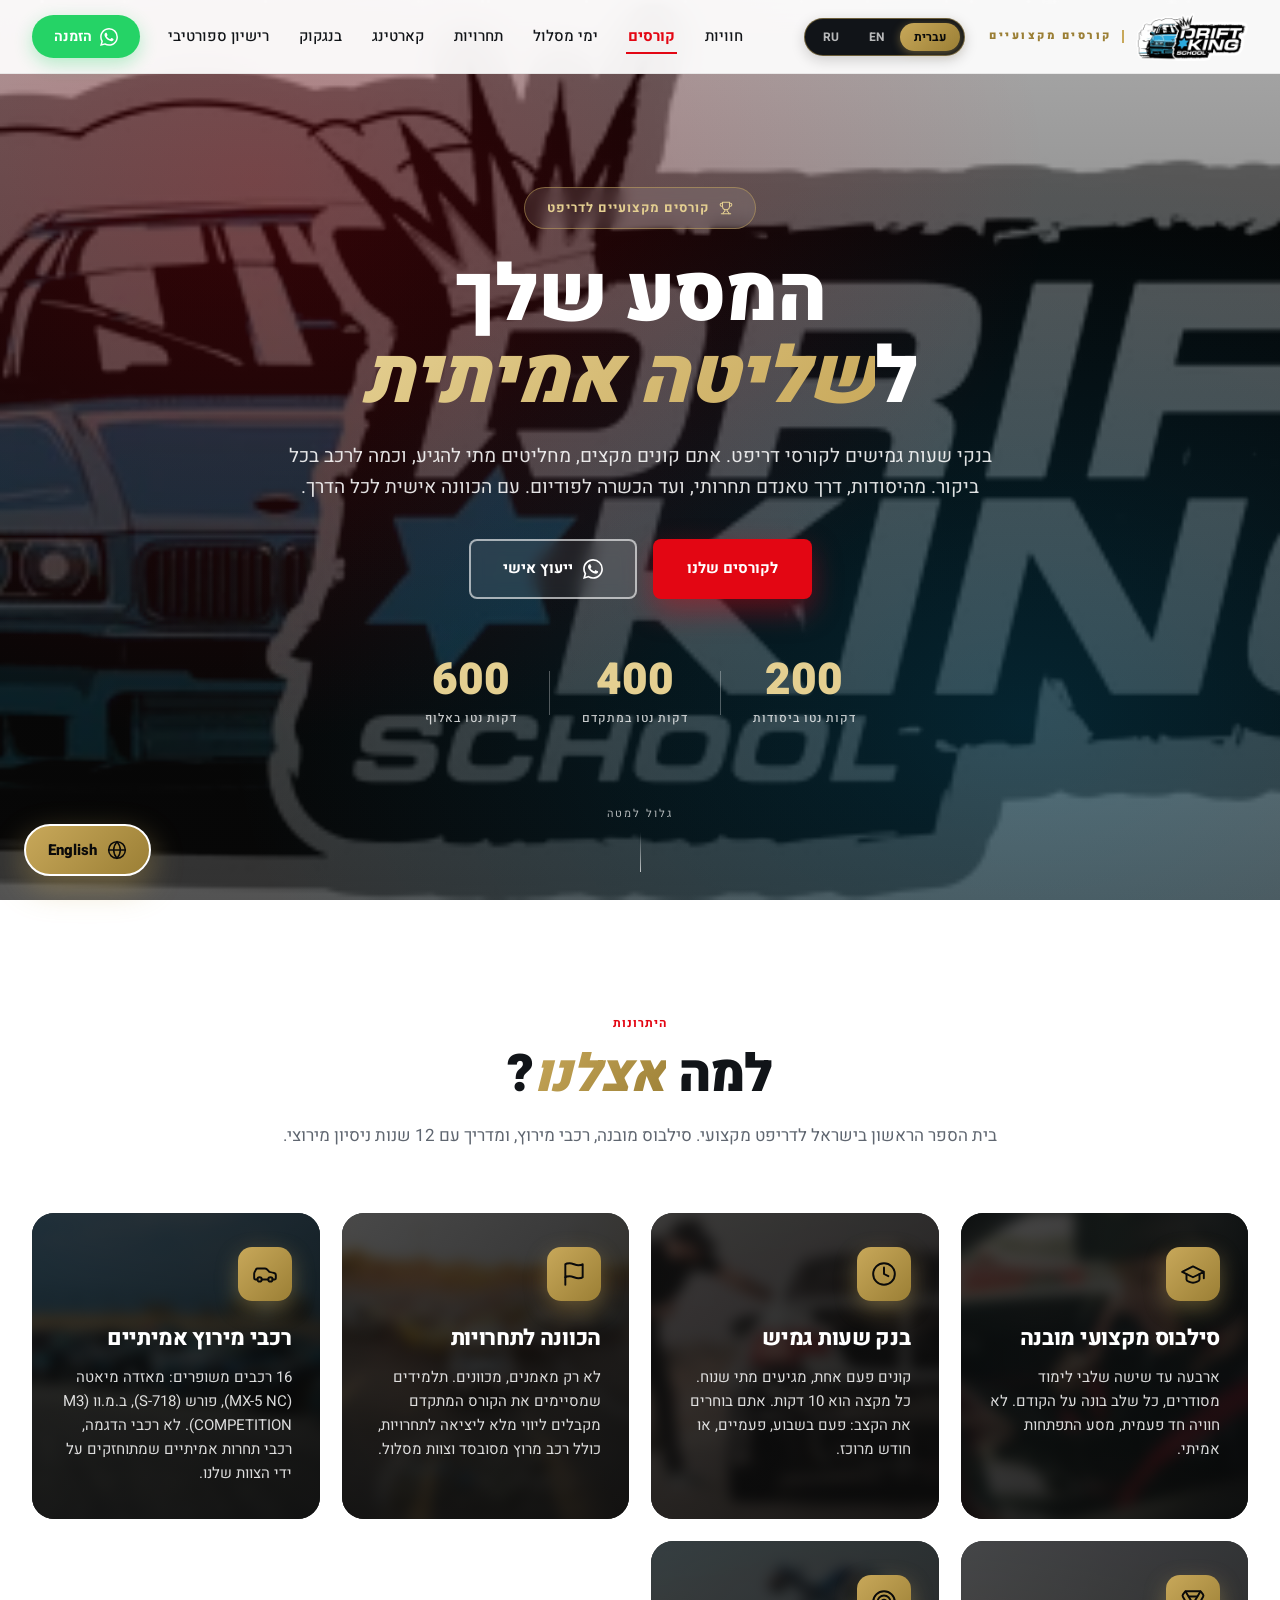
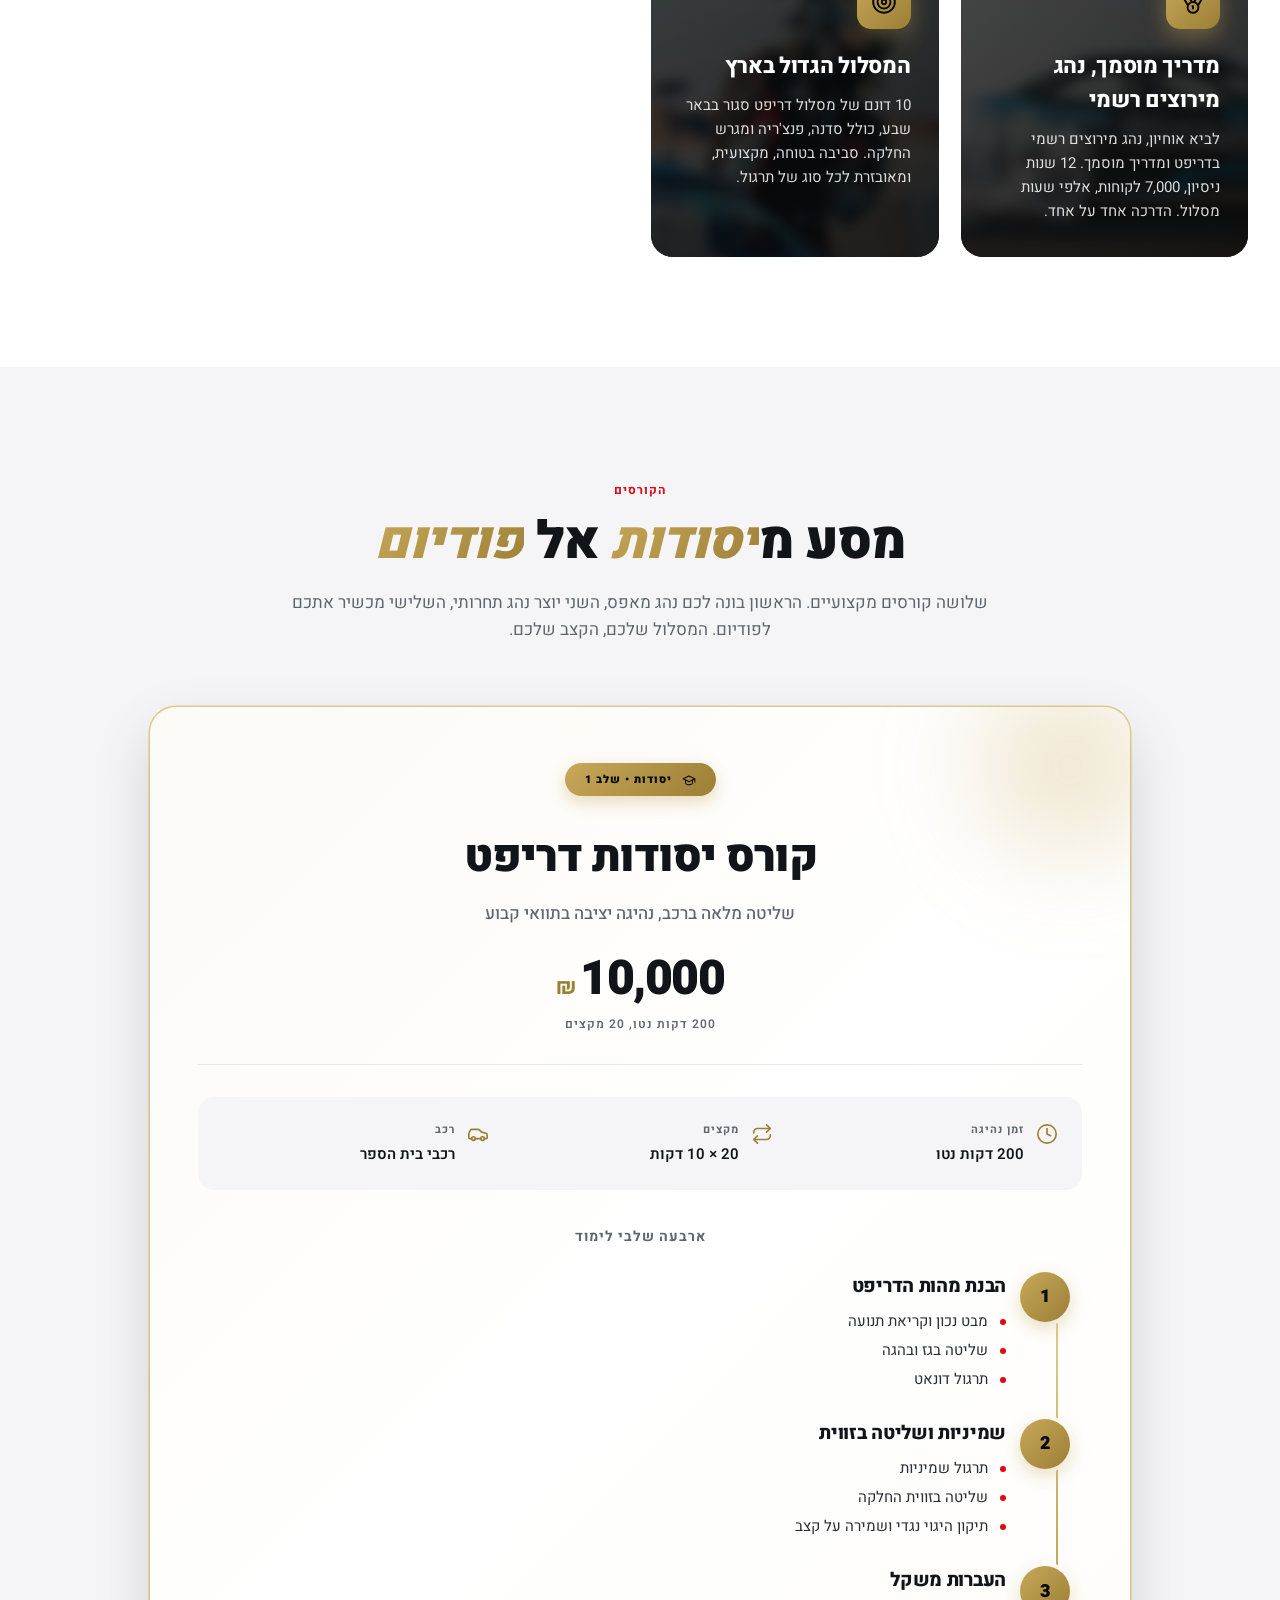
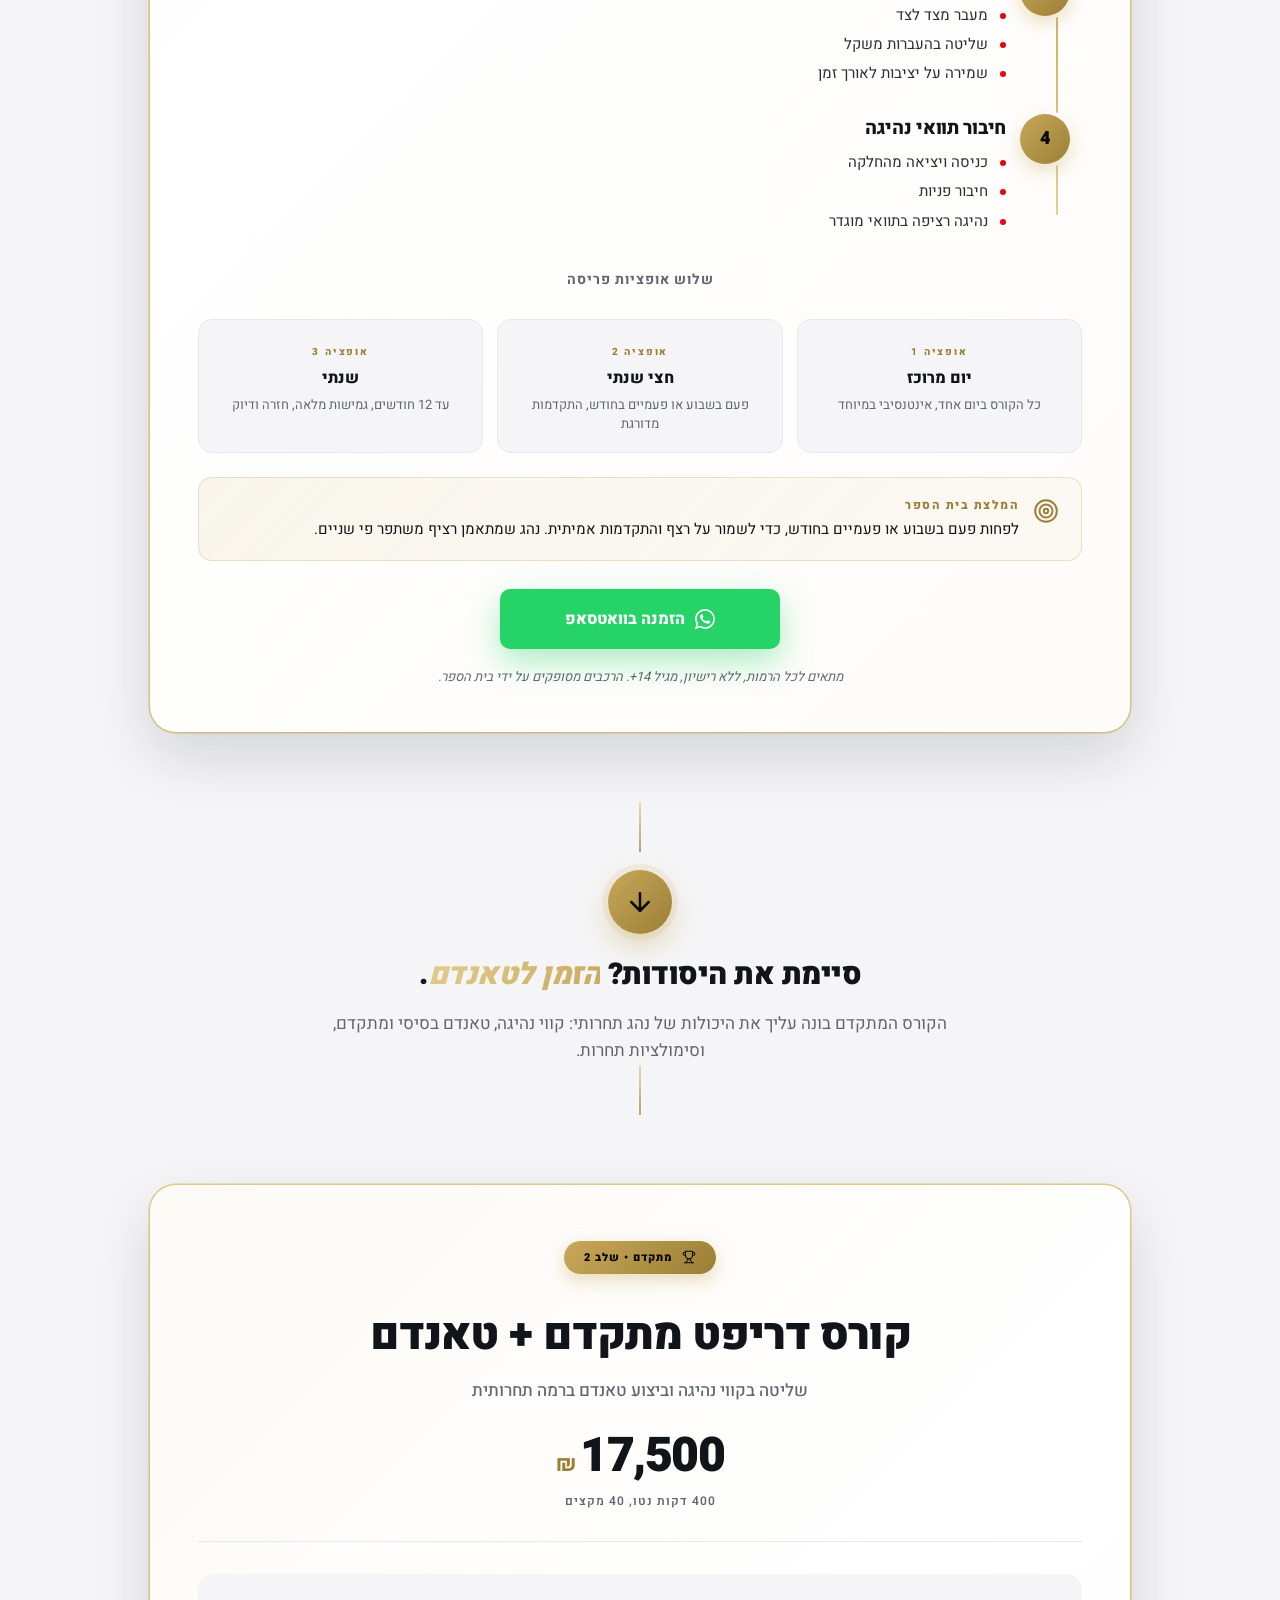
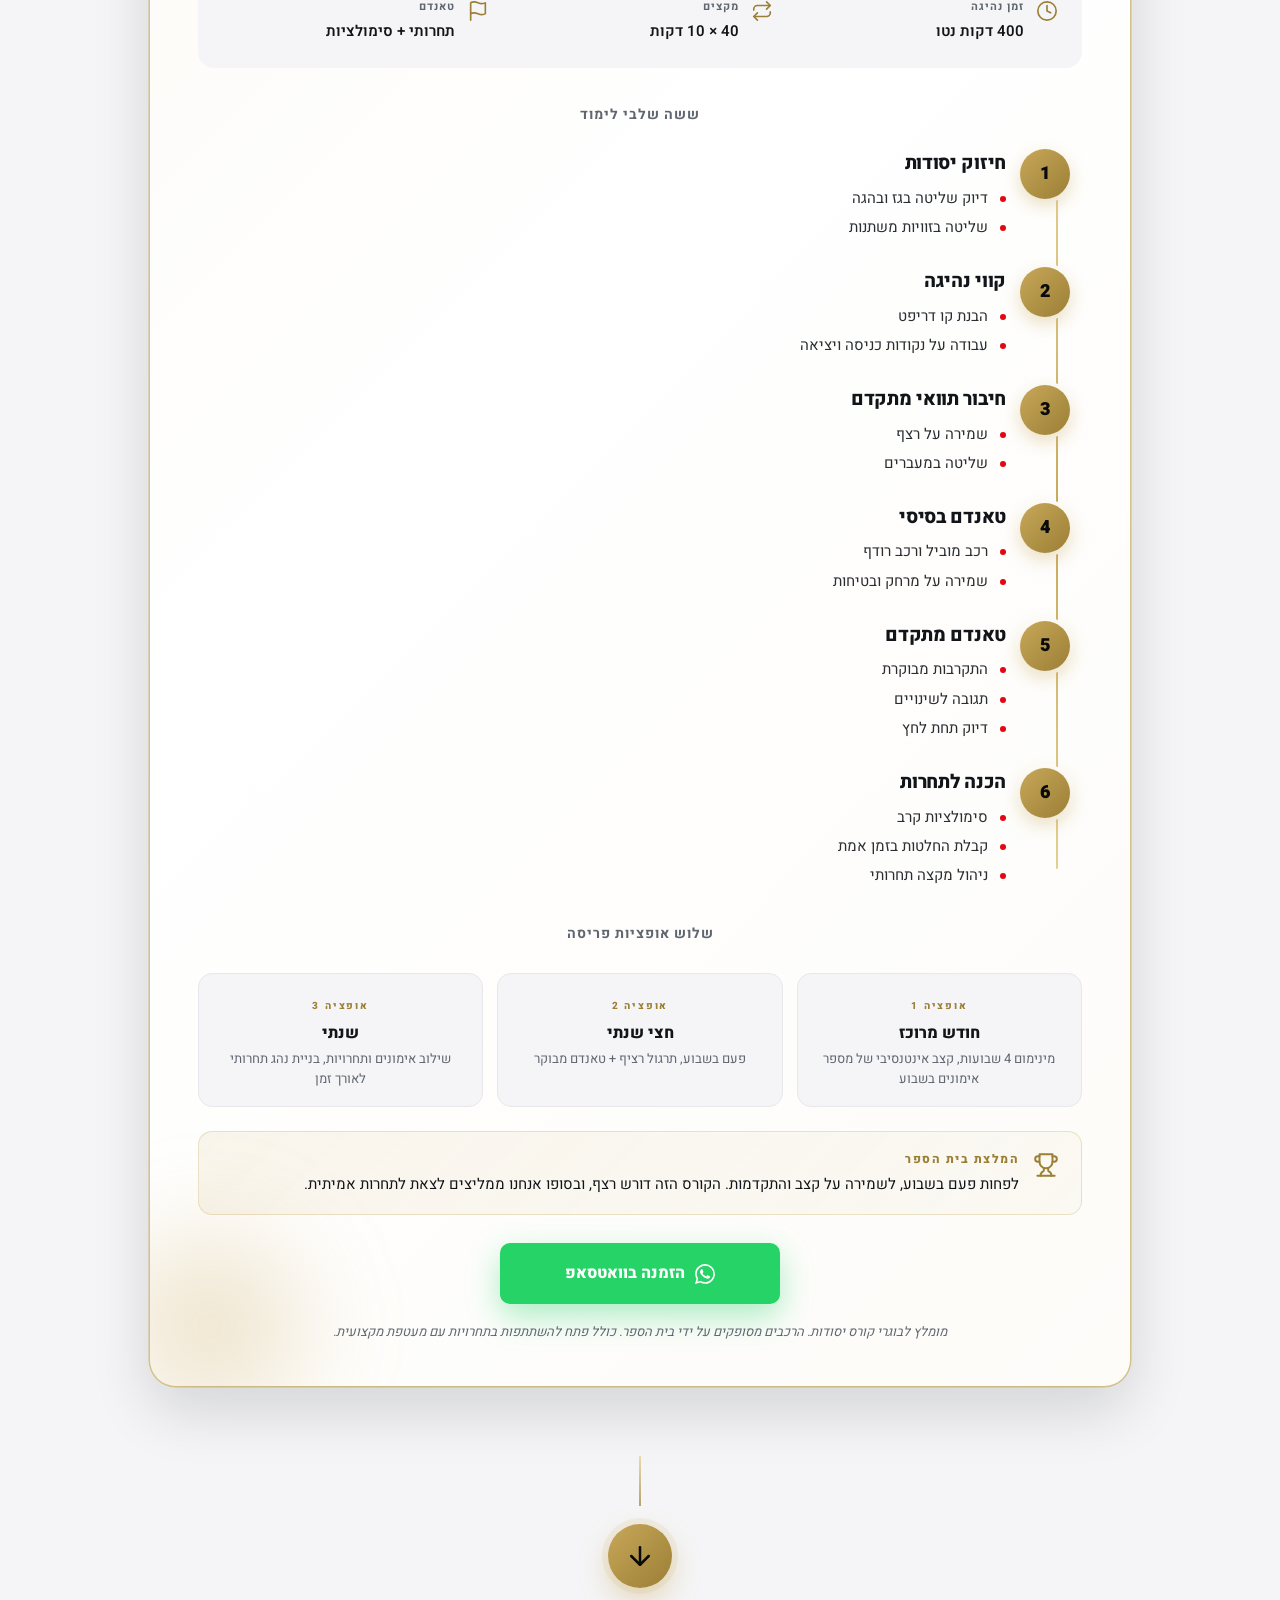
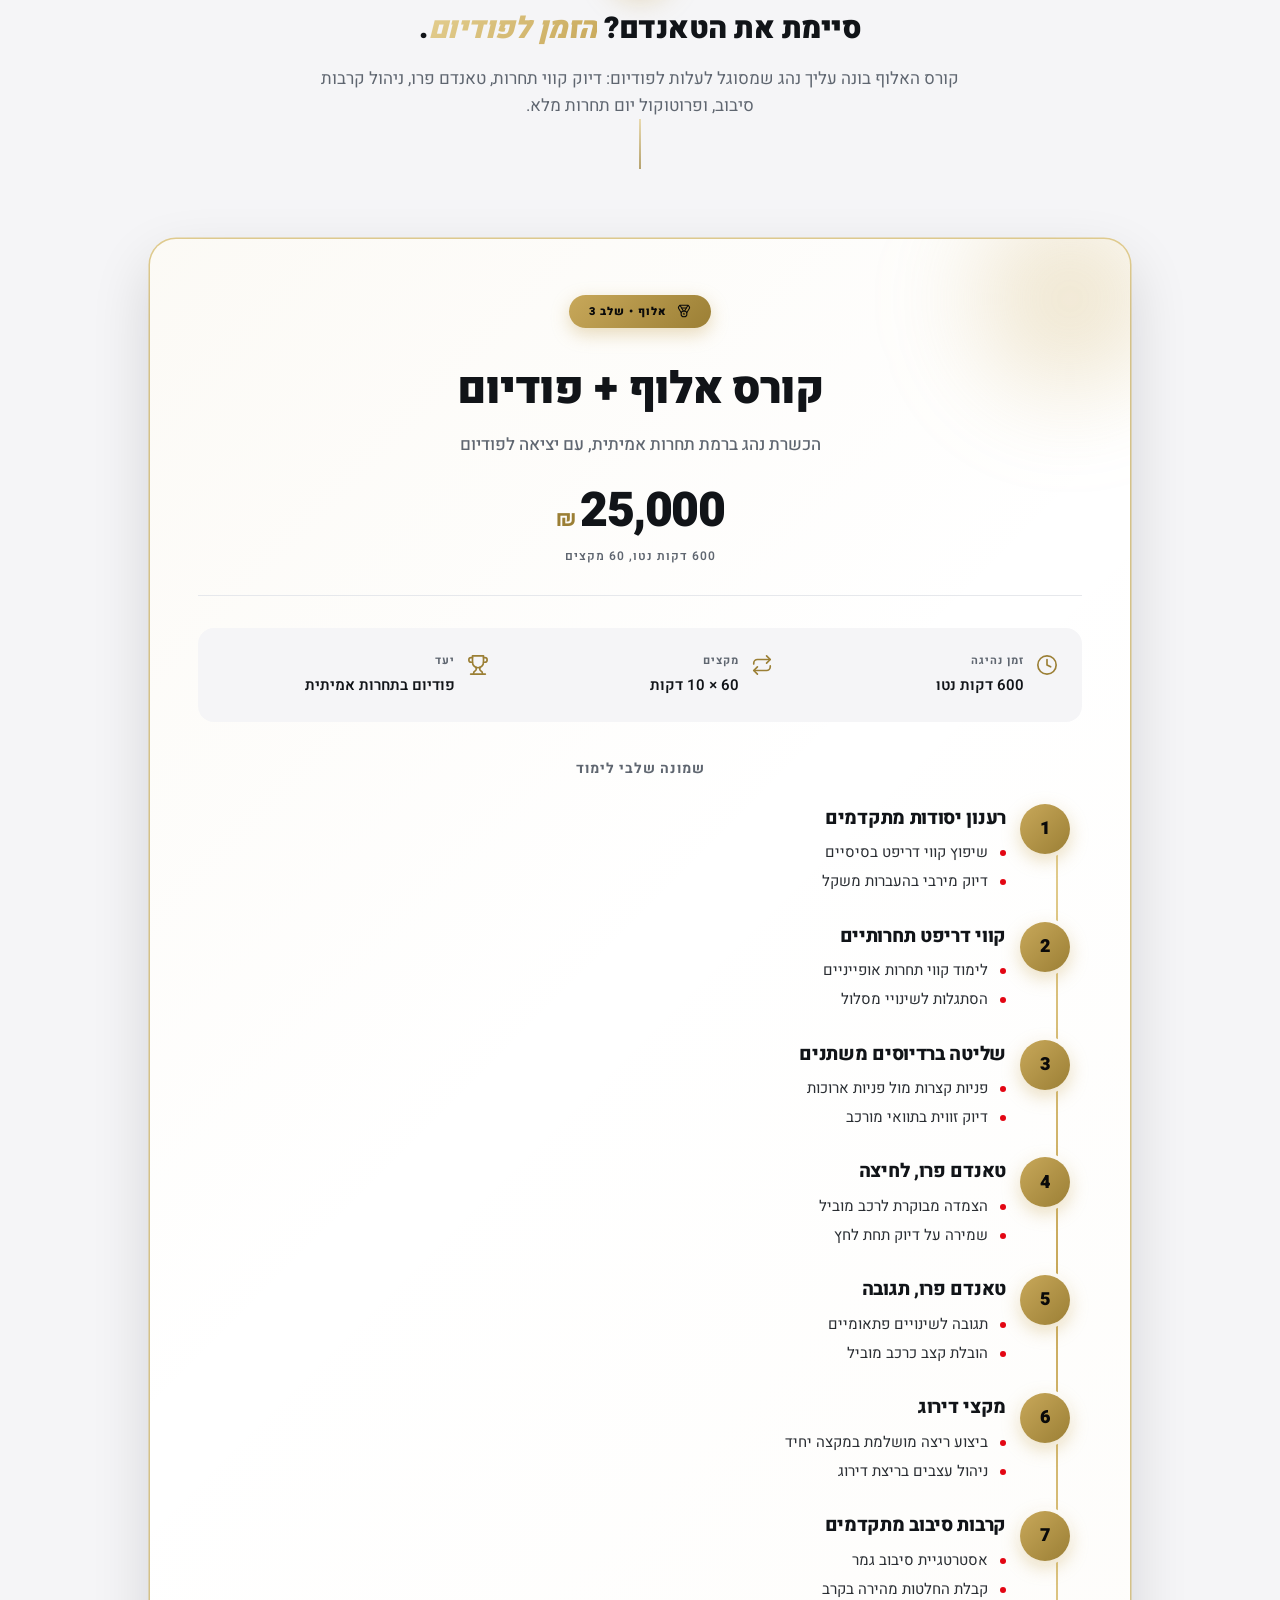
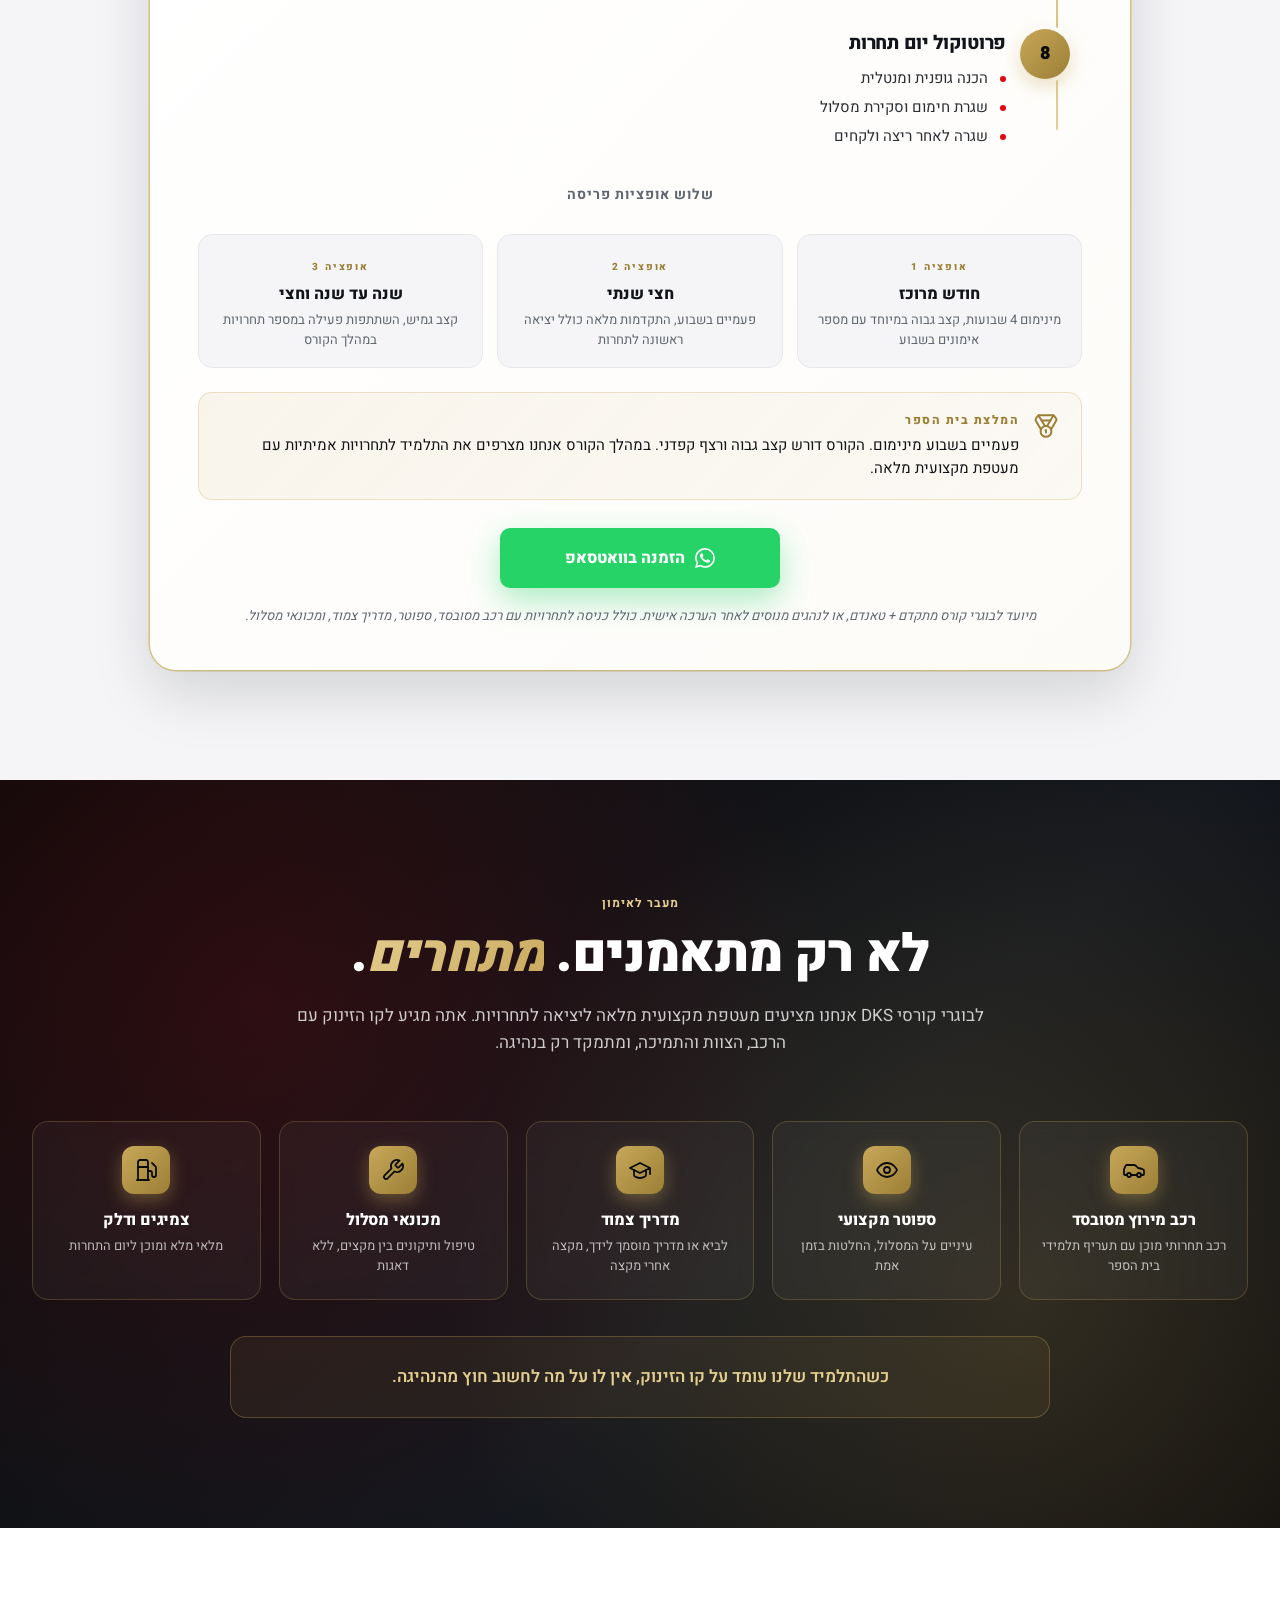
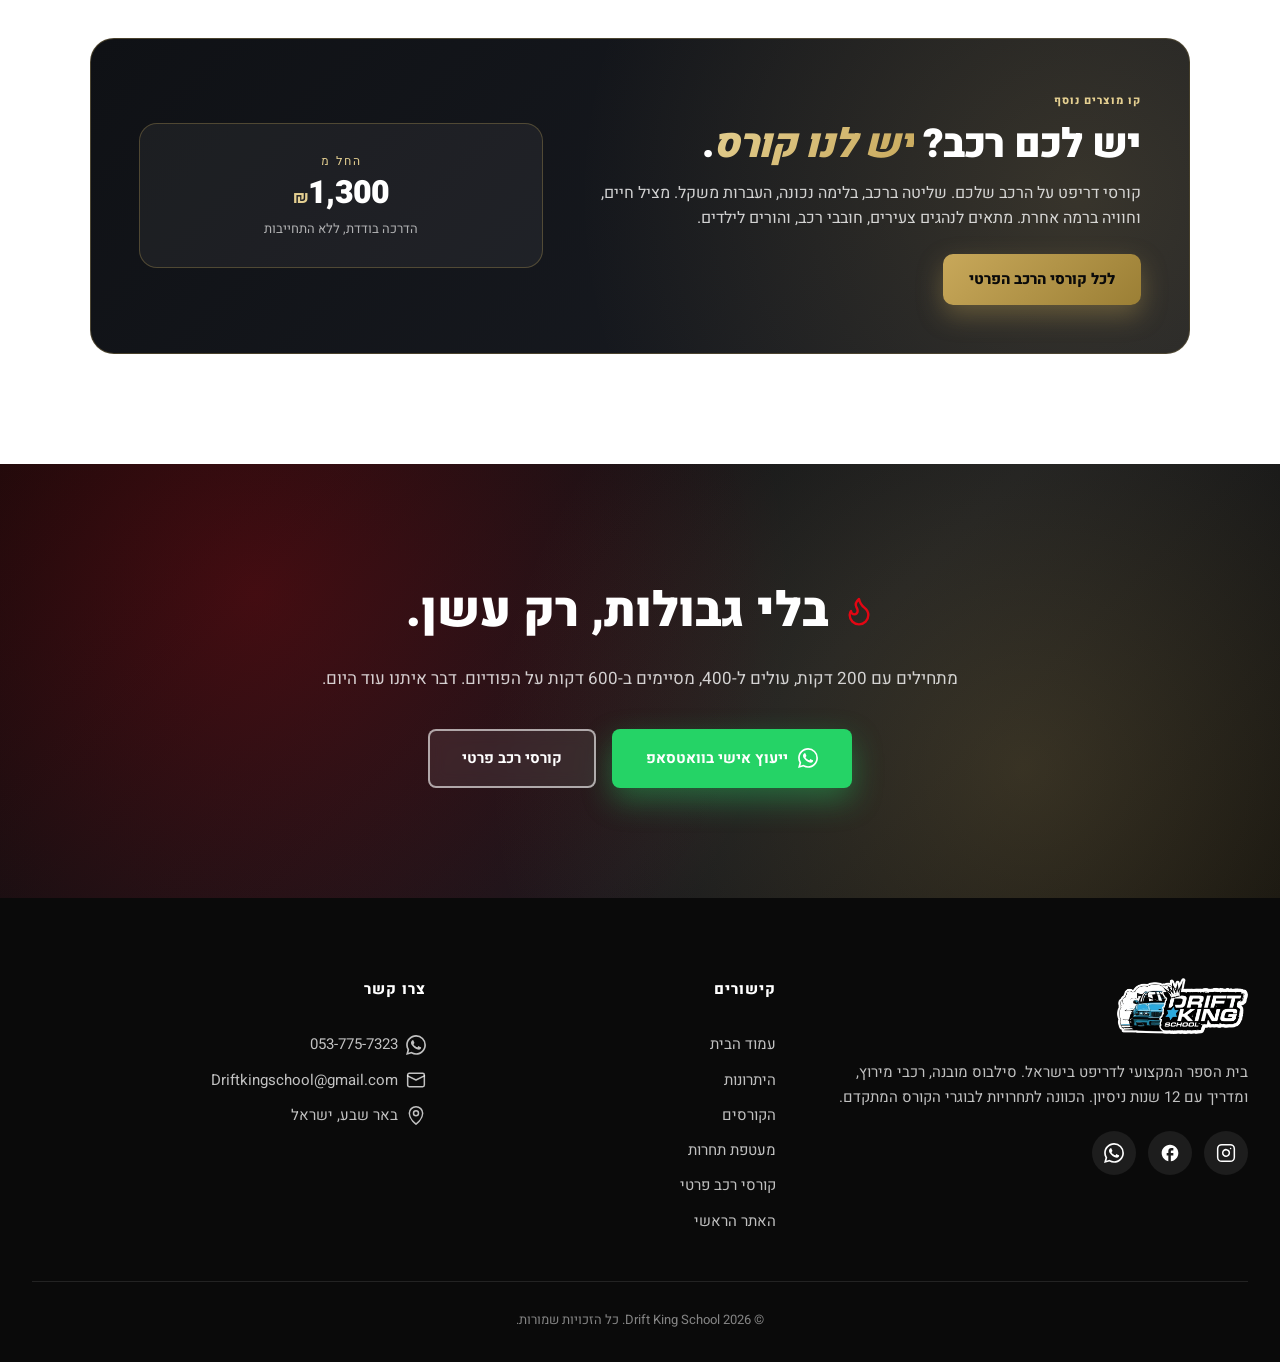
==== commit e329be27: "Merge b409ade6f8816ef9f5cd8d4d195e7ae9e837544c into 952479e9affb6f3827e84ea078da64c4b3f3e11a" ====
--- a/index.html
+++ b/index.html
@@ -22,7 +22,7 @@
     <meta name="twitter:description" content="לא חוויה. מסע. סילבוס מקצועי, רכבי מירוץ ייעודיים וליווי אישי שבונה ממך נהג דריפט אמיתי, מהיסודות ועד טאנדם ותחרויות.">
     <meta name="twitter:image" content="https://driftkingschool.github.io/dks-courses/og-cover.jpg?v=2026-09-10">
     <meta name="description" data-he="לא חוויה. מסע. סילבוס מקצועי, רכבי מירוץ ייעודיים, וליווי אישי שבונה ממך נהג דריפט אמיתי. מהיסודות, דרך טאנדם תחרותי, ועד הכשרה לפודיום." data-en="Not an experience. A journey. A structured curriculum, dedicated race vehicles, and personal coaching that builds you into a real drift driver. From foundations, through competitive tandem, to podium preparation." data-ru="Не впечатление. Путь. Структурированная программа, гоночные машины и личное наставничество. От основ через соревновательный тандем к подготовке к подиуму." content="לא חוויה. מסע. סילבוס מקצועי, רכבי מירוץ ייעודיים, וליווי אישי שבונה ממך נהג דריפט אמיתי. מהיסודות, דרך טאנדם תחרותי, ועד הכשרה לפודיום.">
-    <link rel="icon" href="logo.png" type="image/png">
+    <link rel="icon" href="logo-icon.png" type="image/png">
     <link rel="preconnect" href="https://fonts.googleapis.com">
     <link rel="preconnect" href="https://fonts.gstatic.com" crossorigin>
     <link href="https://fonts.googleapis.com/css2?family=Heebo:wght@300;400;500;700;800;900&family=Inter:wght@300;400;500;600;700;800;900&display=swap" rel="stylesheet">
@@ -81,14 +81,14 @@
 
 <!-- ===== Logo Intro ===== -->
 <div class="logo-intro" id="logoIntro">
-    <img src="logo.png" alt="Drift King School" class="logo-intro-img">
+    <img src="logo.webp" alt="Drift King School" class="logo-intro-img">
 </div>
 
 <!-- ===== Navbar ===== -->
 <nav class="navbar" id="navbar">
     <div class="nav-container">
         <a href="#top" class="nav-logo">
-            <img src="logo.png" alt="Drift King School" class="logo-img">
+            <img src="logo.webp" alt="Drift King School" class="logo-img">
             <span class="nav-tagline" data-he="קורסים מקצועיים" data-en="Professional Courses" data-ru="Курсы">קורסים מקצועיים</span>
         </a>
 
@@ -140,7 +140,7 @@
 
 <!-- ===== Hero ===== -->
 <header class="hero" id="top">
-    <video class="hero-video" id="heroVideo" autoplay muted loop playsinline preload="auto" poster="logo.png">
+    <video class="hero-video" id="heroVideo" autoplay muted loop playsinline preload="auto" poster="logo.webp">
         <source src="hero-bg.mp4" type="video/mp4">
     </video>
     <div class="hero-overlay"></div>
@@ -203,7 +203,7 @@
         </div>
 
         <div class="advantages-grid">
-            <div class="adv-card has-bg" style="--bg-image: url('images/Gleb-Smirnov-Productions-01714.jpg');">
+            <div class="adv-card has-bg" style="--bg-image: url('images/adv-everyone.webp');">
                 <div class="adv-content">
                     <div class="adv-icon"><svg><use href="#i-graduation"/></svg></div>
                     <h3 data-he="סילבוס מקצועי מובנה" data-en="Structured Curriculum" data-ru="Структурированная программа">סילבוס מקצועי מובנה</h3>
@@ -211,7 +211,7 @@
                 </div>
             </div>
 
-            <div class="adv-card has-bg" style="--bg-image: url('images/WhatsApp Image 2024-01-09 at 01.16.27.jpeg');">
+            <div class="adv-card has-bg" style="--bg-image: url('images/adv-instruction.webp');">
                 <div class="adv-content">
                     <div class="adv-icon"><svg><use href="#i-clock"/></svg></div>
                     <h3 data-he="בנק שעות גמיש" data-en="Flexible Hour Bank" data-ru="Гибкий банк часов">בנק שעות גמיש</h3>
@@ -219,7 +219,7 @@
                 </div>
             </div>
 
-            <div class="adv-card has-bg" style="--bg-image: url('images/2bb429ee-1154-405d-9e1c-33df6013ea3f (1).jpg');">
+            <div class="adv-card has-bg" style="--bg-image: url('images/adv-track.webp');">
                 <div class="adv-content">
                     <div class="adv-icon"><svg><use href="#i-flag"/></svg></div>
                     <h3 data-he="הכוונה לתחרויות" data-en="Path to Competition" data-ru="Путь к гонкам">הכוונה לתחרויות</h3>
@@ -227,7 +227,7 @@
                 </div>
             </div>
 
-            <div class="adv-card has-bg" style="--bg-image: url('images/selected cars.JPEG');">
+            <div class="adv-card has-bg" style="--bg-image: url('images/adv-fleet.webp');">
                 <div class="adv-content">
                     <div class="adv-icon"><svg><use href="#i-car"/></svg></div>
                     <h3 data-he="רכבי מירוץ אמיתיים" data-en="Real Race Vehicles" data-ru="Настоящие гоночные авто">רכבי מירוץ אמיתיים</h3>
@@ -235,7 +235,7 @@
                 </div>
             </div>
 
-            <div class="adv-card has-bg" style="--bg-image: url('images/WhatsApp Image 2024-02-26 at 10.42.27.jpeg');">
+            <div class="adv-card has-bg" style="--bg-image: url('images/adv-unlimited.webp');">
                 <div class="adv-content">
                     <div class="adv-icon"><svg><use href="#i-medal"/></svg></div>
                     <h3 data-he="מדריך מוסמך, נהג מירוצים רשמי" data-en="Certified Coach, Official Racer" data-ru="Сертифицированный тренер">מדריך מוסמך, נהג מירוצים רשמי</h3>
@@ -243,7 +243,7 @@
                 </div>
             </div>
 
-            <div class="adv-card has-bg" style="--bg-image: url('images/WhatsApp Image 2024-02-26 at 10.42.28 (1).jpeg');">
+            <div class="adv-card has-bg" style="--bg-image: url('images/adv-safety.webp');">
                 <div class="adv-content">
                     <div class="adv-icon"><svg><use href="#i-target"/></svg></div>
                     <h3 data-he="המסלול הגדול בארץ" data-en="Israel's Largest Track" data-ru="Самая большая трасса">המסלול הגדול בארץ</h3>
@@ -809,7 +809,7 @@
     <div class="section-container">
         <div class="footer-grid">
             <div class="footer-brand">
-                <a href="#top" class="footer-logo"><img src="logo.png" alt="Drift King School"></a>
+                <a href="#top" class="footer-logo"><img src="logo.webp" alt="Drift King School"></a>
                 <p data-he="בית הספר המקצועי לדריפט בישראל. סילבוס מובנה, רכבי מירוץ, ומדריך עם 12 שנות ניסיון. הכוונה לתחרויות לבוגרי הקורס המתקדם." data-en="Israel's professional drift school. Structured curriculum, race vehicles, and an instructor with 12 years of experience. Competition guidance for advanced course graduates." data-ru="Профессиональная школа дрифта в Израиле. Структурированная программа, гоночные автомобили и инструктор с 12-летним опытом.">בית הספר המקצועי לדריפט בישראל. סילבוס מובנה, רכבי מירוץ, ומדריך עם 12 שנות ניסיון. הכוונה לתחרויות לבוגרי הקורס המתקדם.</p>
                 <div class="footer-social">
                     <a href="https://www.instagram.com/driftkingschool/" target="_blank" rel="noopener" aria-label="Instagram"><svg class="icon"><use href="#i-instagram"/></svg></a>
